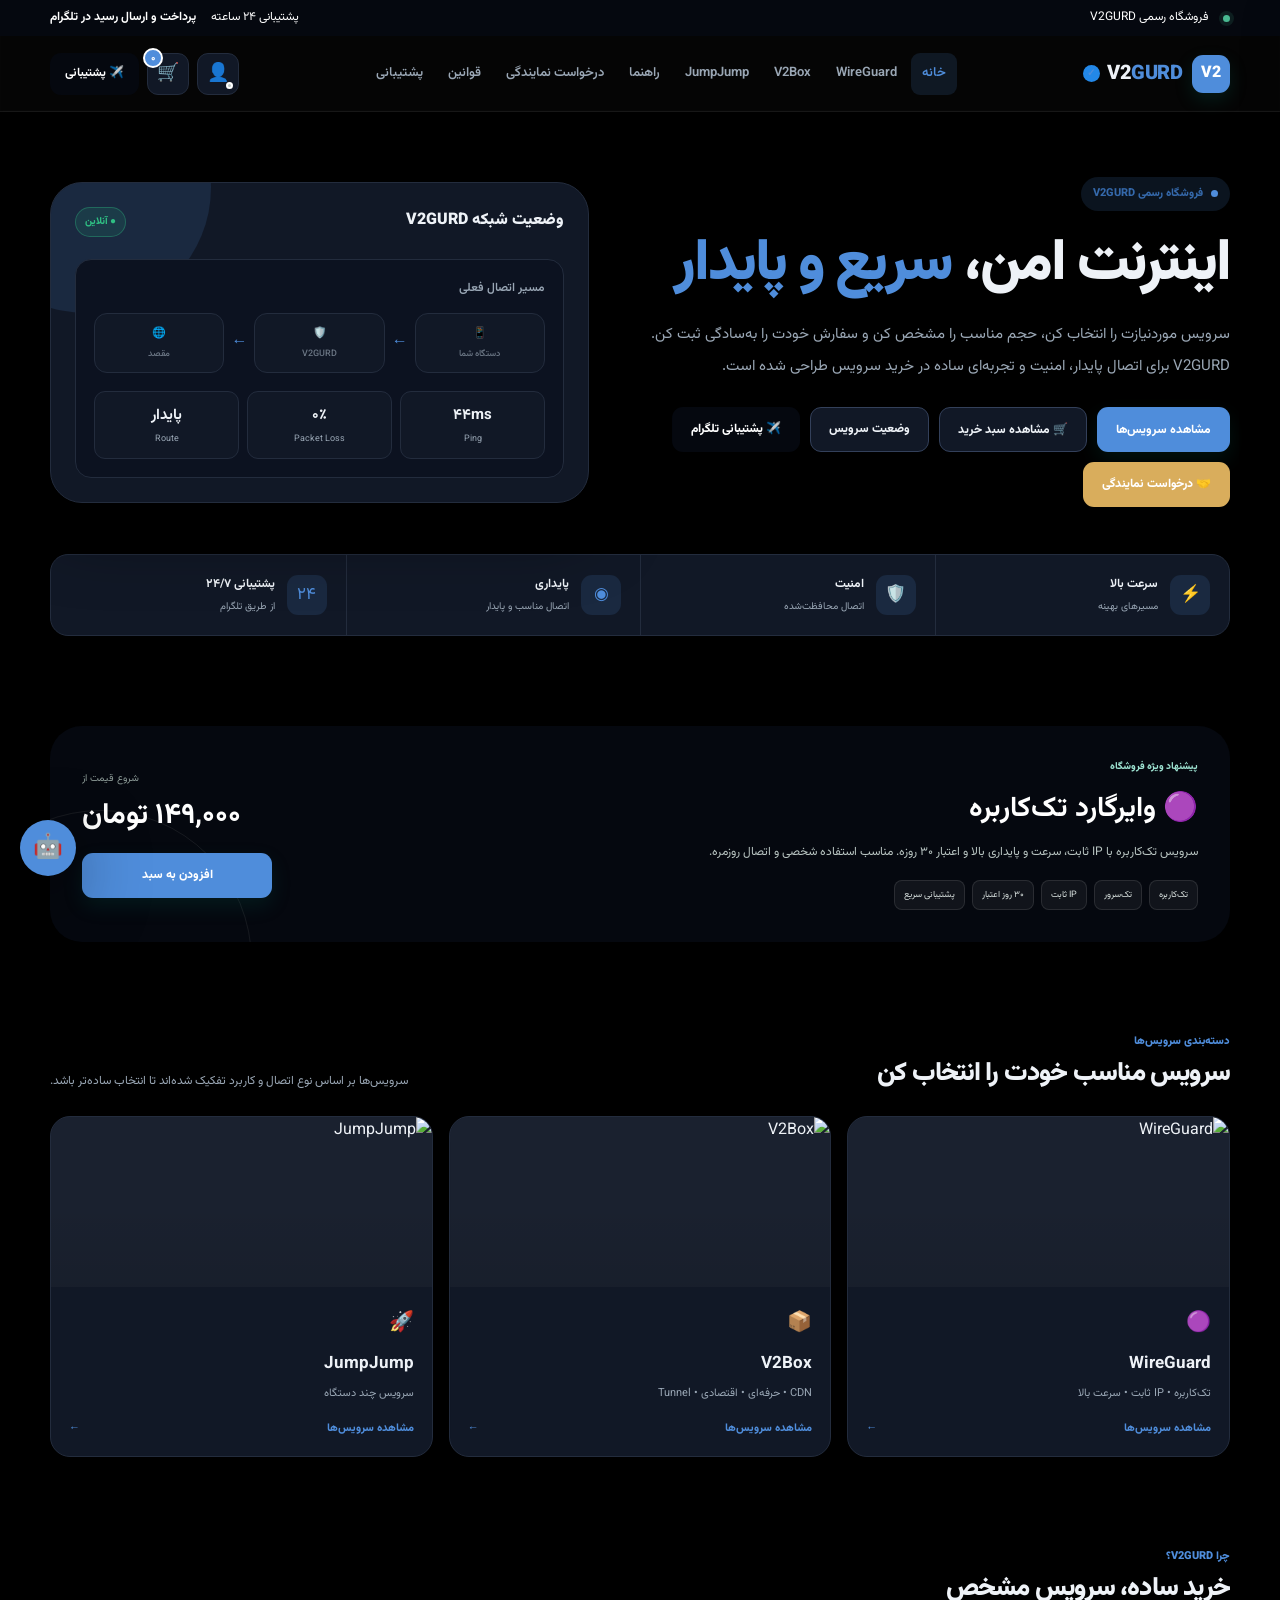
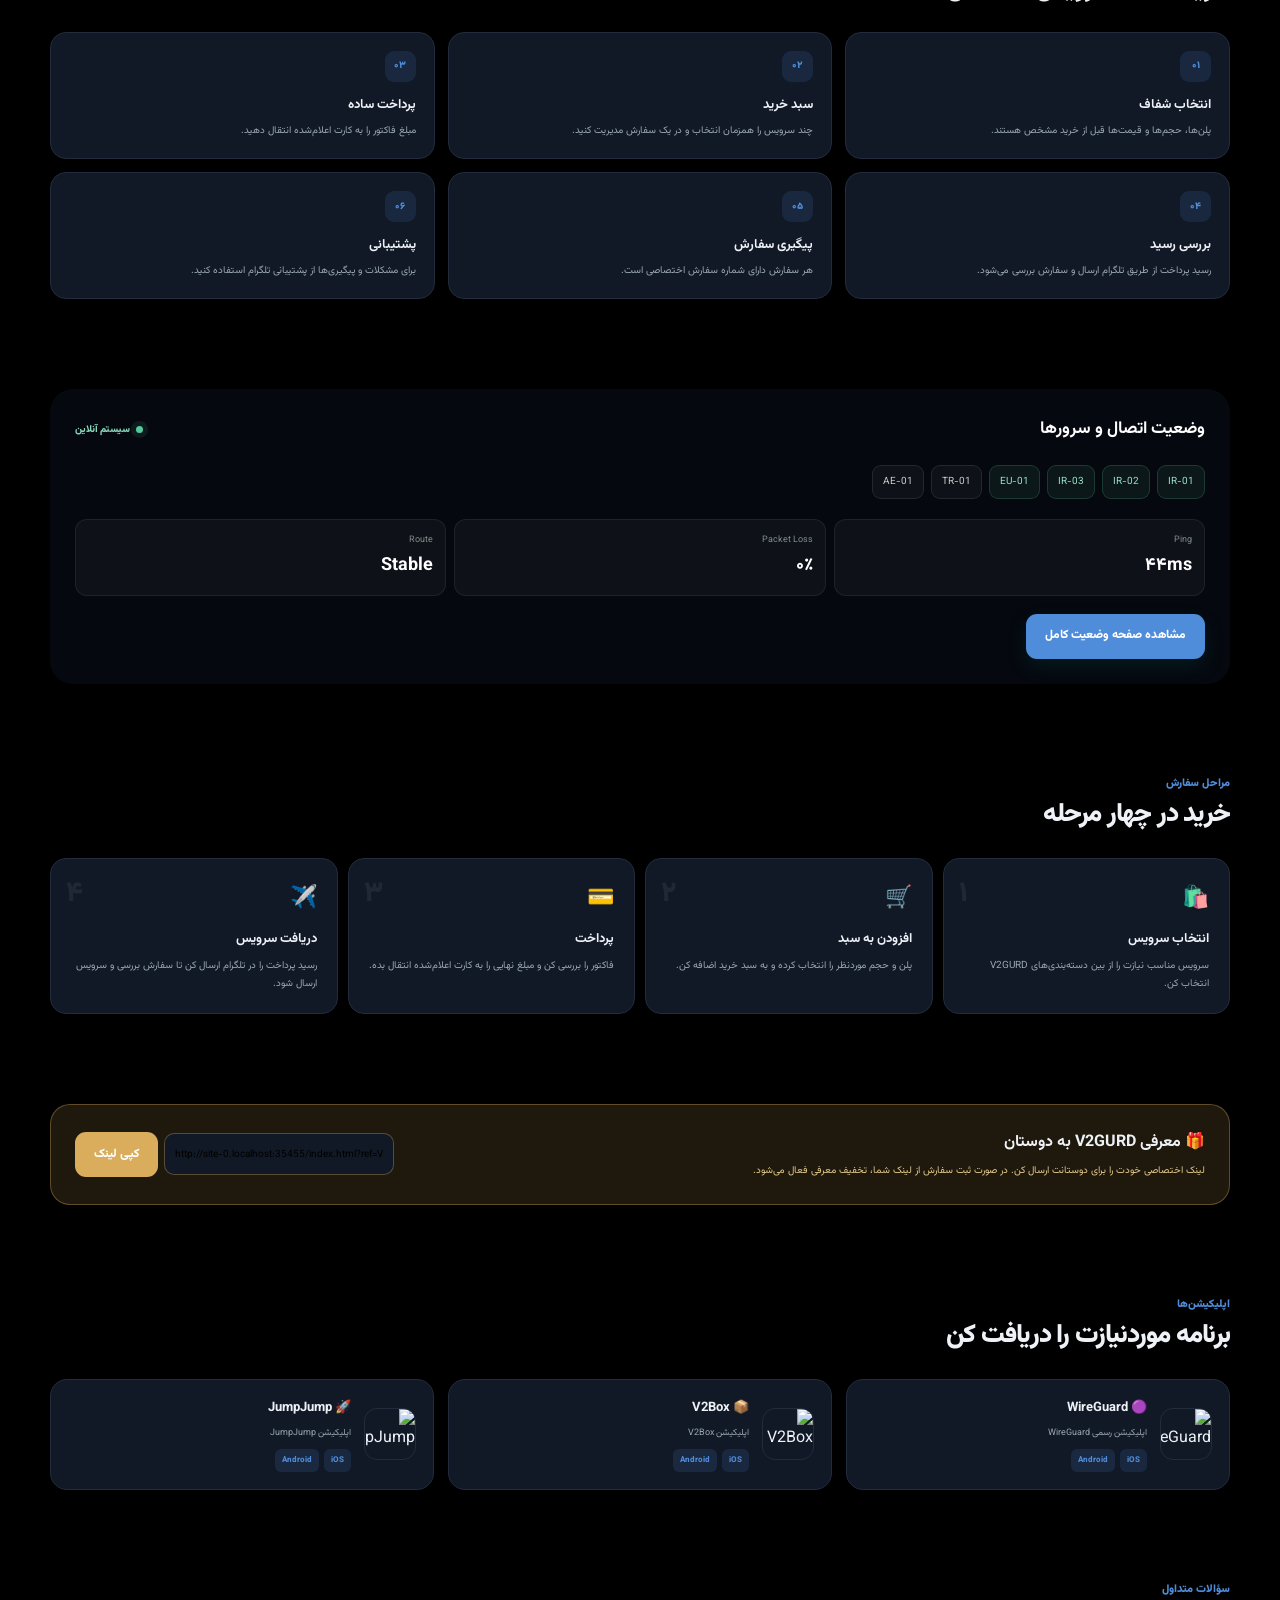
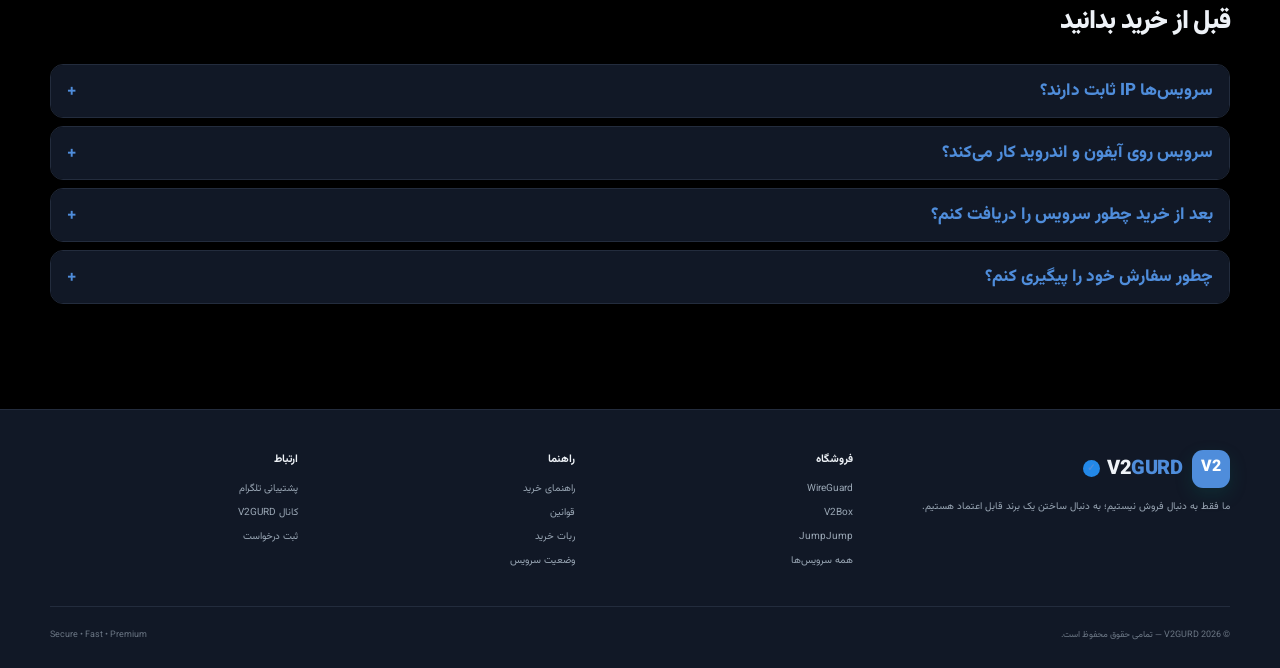
==== index.html @ 74fd47a8 "Update index.html" ====
<!DOCTYPE html>
<html lang="fa" dir="rtl">
<head>
  <meta charset="UTF-8">
  <meta name="viewport" content="width=device-width, initial-scale=1.0">

  <title>V2GURD | فروشگاه اینترنت امن و پایدار</title>
  <meta name="description" content="V2GURD ارائه‌دهنده سرویس‌های اینترنت امن، سریع و پایدار شامل WireGuard، V2Box و JumpJump با پشتیبانی ۲۴ ساعته.">
  <meta name="keywords" content="V2GURD, وایرگارد, WireGuard, V2Box, JumpJump, خرید VPN, اینترنت امن, IP ثابت">
  <meta name="robots" content="index, follow, max-image-preview:large">

  <link rel="canonical" href="https://v2gurd.github.io/-v2guard.github.io/">

  <meta property="og:title" content="V2GURD | فروشگاه اینترنت امن و پایدار">
  <meta property="og:description" content="خرید سرویس‌های امن و پایدار V2GURD">
  <meta property="og:type" content="website">
  <meta property="og:url" content="https://v2gurd.github.io/-v2guard.github.io/">

  <meta name="theme-color" content="#070b13">

  <link rel="manifest" href="manifest.json">
  <link rel="preconnect" href="https://fonts.googleapis.com">
  <link rel="preconnect" href="https://fonts.gstatic.com" crossorigin>
  <link href="https://fonts.googleapis.com/css2?family=Vazirmatn:wght@300;400;500;600;700;800;900&display=swap" rel="stylesheet">

  <link rel="icon" href="https://play-lh.googleusercontent.com/ggElzO1YS8fsVg5Y-lcsIV0slvKhKYiwHazffdKoAX-mLngJpiqoLXJ44gG2W05AypfyM6opCLcZQs4TU1Fd">

  <style>
    :root{
      --primary:#4f8ddb;
      --primary-dark:#3569ab;
      --primary-soft:rgba(79,141,219,.14);
      --gold:#d9ad5c;
      --gold-soft:rgba(217,173,92,.14);

      --ink:#eef2f7;
      --muted:#9aa7b5;
      --muted-2:#6b7684;

      --bg:#000000;
      --surface:#111826;
      --surface-2:#0c1220;
      --border:#232c3d;
      --border-strong:#33405a;

      --panel-dark:#05080f;

      --success:#2fbf83;
      --danger:#e06565;
      --warning:#d6a33d;
      --purple:#8b7ae0;

      --shadow-sm:0 4px 16px rgba(0,0,0,.35);
      --shadow:0 12px 35px rgba(0,0,0,.45);
      --shadow-lg:0 24px 70px rgba(0,0,0,.55);

      --radius-sm:10px;
      --radius:16px;
      --radius-lg:24px;
      --radius-xl:32px;

      --header-height:76px;
    }

    *{
      box-sizing:border-box;
      margin:0;
      padding:0;
    }

    html{
      scroll-behavior:smooth;
      background:var(--bg);
    }

    body{
      font-family:"Vazirmatn",Tahoma,sans-serif;
      background:transparent;
      color:var(--ink);
      line-height:1.8;
      overflow-x:hidden;
    }

    /* =========================
       ANIMATED BACKGROUND
    ========================== */

    .site-bg-video{
      position:fixed;
      inset:0;
      width:100%;
      height:100%;
      object-fit:cover;
      object-position:50% 50%;
      z-index:-2;
      pointer-events:none;
      user-select:none;
      -webkit-user-drag:none;
      background:var(--bg);
    }

    .site-bg-veil{
      position:fixed;
      inset:0;
      z-index:-1;
      pointer-events:none;
      background:
        radial-gradient(140% 60% at 50% 30%, rgba(0,0,0,.55) 0%, rgba(0,0,0,.78) 55%, rgba(0,0,0,.92) 100%),
        linear-gradient(180deg, rgba(0,0,0,.55) 0%, rgba(0,0,0,.85) 100%);
    }

    body.locked{
      overflow:hidden;
    }

    button,
    input,
    select,
    textarea{
      font-family:inherit;
    }

    button{
      cursor:pointer;
    }

    a{
      color:inherit;
      text-decoration:none;
    }

    img{
      max-width:100%;
      display:block;
    }

    .container{
      width:min(1180px,calc(100% - 32px));
      margin:auto;
    }

    /* =========================
       INTRO
    ========================== */

    #intro{
      position:fixed;
      inset:0;
      z-index:99999;
      background:var(--bg);
      display:flex;
      align-items:center;
      justify-content:center;
      transition:opacity .6s ease,visibility .6s ease;
    }

    #intro.hide{
      opacity:0;
      visibility:hidden;
      pointer-events:none;
    }

    .intro-inner{
      text-align:center;
      animation:introUp .9s ease;
    }

    .intro-logo{
      font-size:clamp(42px,8vw,78px);
      font-weight:900;
      letter-spacing:-3px;
      color:var(--ink);
    }

    .intro-logo span{
      color:var(--primary);
    }

    .intro-line{
      width:70px;
      height:3px;
      background:var(--gold);
      margin:18px auto;
      border-radius:20px;
    }

    .intro-sub{
      color:var(--muted);
      font-size:12px;
      font-weight:700;
      letter-spacing:3px;
    }

    @keyframes introUp{
      from{
        opacity:0;
        transform:translateY(20px);
      }
      to{
        opacity:1;
        transform:translateY(0);
      }
    }

    /* =========================
       TOP BAR
    ========================== */

    .topbar{
      background:var(--panel-dark);
      color:#fff;
      font-size:12px;
      min-height:36px;
      display:flex;
      align-items:center;
    }

    .topbar-inner{
      width:min(1180px,calc(100% - 32px));
      margin:auto;
      display:flex;
      justify-content:space-between;
      align-items:center;
      gap:15px;
    }

    .topbar-left,
    .topbar-right{
      display:flex;
      align-items:center;
      gap:15px;
    }

    .topbar strong{
      color:#fff;
    }

    .top-dot{
      width:7px;
      height:7px;
      border-radius:50%;
      background:#49b991;
      box-shadow:0 0 0 4px rgba(73,185,145,.12);
    }

    /* =========================
       HEADER
    ========================== */

    header{
      height:var(--header-height);
      background:rgba(255,255,255,.02);
      background-blend-mode:luminosity;
      border-bottom:none;
      position:sticky;
      top:0;
      z-index:5000;
      backdrop-filter:blur(16px) saturate(180%);
      -webkit-backdrop-filter:blur(16px) saturate(180%);
      box-shadow:inset 0 -1px 1px rgba(255,255,255,.08);
    }

    header::after{
      content:"";
      position:absolute;
      inset:0;
      pointer-events:none;
      background:linear-gradient(180deg, rgba(255,255,255,.28) 0%, rgba(255,255,255,.08) 60%, rgba(255,255,255,0) 100%);
      -webkit-mask:linear-gradient(#fff 0 0) content-box,linear-gradient(#fff 0 0);
      -webkit-mask-composite:xor;
      mask-composite:exclude;
      padding:0 0 1.4px;
    }

    .header-inner{
      height:100%;
      width:min(1180px,calc(100% - 32px));
      margin:auto;
      display:flex;
      align-items:center;
      justify-content:space-between;
      gap:20px;
    }

    .brand{
      display:flex;
      align-items:center;
      gap:10px;
      min-width:max-content;
    }

    .brand-mark{
      width:38px;
      height:38px;
      border-radius:11px;
      background:var(--primary);
      color:#fff;
      display:grid;
      place-items:center;
      font-size:16px;
      font-weight:900;
      box-shadow:0 7px 18px rgba(8,119,101,.2);
    }

    .brand-text{
      font-size:20px;
      font-weight:900;
      letter-spacing:-.5px;
    }

    .brand-text span{
      color:var(--primary);
    }

    .verified{
      display:inline-flex;
      align-items:center;
      justify-content:center;
      width:17px;
      height:17px;
      border-radius:50%;
      background:#2388e8;
      color:#fff;
      font-size:10px;
      margin-right:3px;
      vertical-align:middle;
    }

    nav{
      display:flex;
      align-items:center;
      gap:3px;
    }

    nav a{
      padding:9px 11px;
      border-radius:9px;
      color:var(--muted);
      font-size:13px;
      font-weight:600;
      transition:.2s;
    }

    nav a:hover,
    nav a.active{
      color:var(--primary);
      background:var(--primary-soft);
    }

    .header-actions{
      display:flex;
      align-items:center;
      gap:8px;
    }

    .icon-btn{
      width:42px;
      height:42px;
      border:1px solid var(--border);
      background:var(--surface);
      border-radius:11px;
      display:grid;
      place-items:center;
      color:var(--ink);
      font-size:18px;
      transition:.2s;
      position:relative;
    }

    .icon-btn:hover{
      border-color:var(--primary);
      color:var(--primary);
      transform:translateY(-1px);
    }

    .cart-count{
      position:absolute;
      top:-6px;
      left:-5px;
      min-width:20px;
      height:20px;
      padding:0 5px;
      border-radius:20px;
      background:var(--primary);
      color:#fff;
      font-size:10px;
      display:grid;
      place-items:center;
      font-weight:800;
      border:2px solid #fff;
    }

    .telegram-btn{
      height:42px;
      padding:0 15px;
      border-radius:11px;
      background:var(--panel-dark);
      color:#fff;
      display:flex;
      align-items:center;
      gap:7px;
      font-size:12px;
      font-weight:700;
      transition:.2s;
    }

    .telegram-btn:hover{
      background:var(--primary);
      transform:translateY(-1px);
    }

    .hamburger{
      display:none;
    }

    /* =========================
       PAGES
    ========================== */

    .page{
      display:none;
      animation:pageIn .35s ease;
    }

    .page.active{
      display:block;
    }

    @keyframes pageIn{
      from{
        opacity:0;
        transform:translateY(8px);
      }
      to{
        opacity:1;
        transform:translateY(0);
      }
    }

    /* =========================
       HERO
    ========================== */

    .hero{
      padding:65px 0 35px;
    }

    .hero-grid{
      display:grid;
      grid-template-columns:1.05fr .95fr;
      gap:45px;
      align-items:center;
    }

    .eyebrow{
      display:inline-flex;
      align-items:center;
      gap:8px;
      background:var(--primary-soft);
      color:var(--primary-dark);
      padding:7px 12px;
      border-radius:30px;
      font-size:11px;
      font-weight:800;
      margin-bottom:18px;
    }

    .eyebrow-dot{
      width:7px;
      height:7px;
      border-radius:50%;
      background:var(--primary);
    }

    .hero h1{
      font-size:clamp(34px,5vw,58px);
      line-height:1.25;
      letter-spacing:-2px;
      font-weight:900;
      margin-bottom:18px;
    }

    .hero h1 span{
      color:var(--primary);
    }

    .hero-description{
      max-width:650px;
      color:var(--muted);
      font-size:15px;
      line-height:2.1;
      margin-bottom:25px;
    }

    .hero-actions{
      display:flex;
      flex-wrap:wrap;
      gap:10px;
    }

    .btn{
      min-height:45px;
      border-radius:11px;
      padding:0 18px;
      border:1px solid transparent;
      display:inline-flex;
      align-items:center;
      justify-content:center;
      gap:8px;
      font-size:12px;
      font-weight:800;
      transition:.22s;
    }

    .btn:hover{
      transform:translateY(-2px);
    }

    .btn-primary{
      background:var(--primary);
      color:#fff;
      box-shadow:0 8px 20px rgba(8,119,101,.16);
    }

    .btn-primary:hover{
      background:var(--primary-dark);
    }

    .btn-outline{
      border-color:var(--border-strong);
      background:var(--surface);
      color:var(--ink);
    }

    .btn-outline:hover{
      border-color:var(--primary);
      color:var(--primary);
    }

    .btn-dark{
      background:var(--panel-dark);
      color:#fff;
    }

    .btn-gold{
      background:var(--gold);
      color:#fff;
    }

    .btn-purple{
      background:var(--purple);
      color:#fff;
    }

    .btn-danger{
      background:rgba(224,101,101,.12);
      color:var(--danger);
      border:1px solid rgba(224,101,101,.35);
    }

    .hero-visual{
      position:relative;
    }

    .hero-card{
      background:var(--surface);
      border:1px solid var(--border);
      border-radius:var(--radius-xl);
      padding:24px;
      box-shadow:var(--shadow-lg);
      position:relative;
      overflow:hidden;
    }

    .hero-card::before{
      content:"";
      position:absolute;
      width:250px;
      height:250px;
      border-radius:50%;
      background:var(--primary-soft);
      top:-120px;
      left:-90px;
    }

    .hero-card-header{
      display:flex;
      align-items:center;
      justify-content:space-between;
      position:relative;
      z-index:1;
      margin-bottom:22px;
    }

    .hero-card-title{
      font-weight:900;
      font-size:16px;
    }

    .live-badge{
      color:var(--success);
      background:rgba(47,191,131,.12);
      border:1px solid rgba(47,191,131,.35);
      border-radius:30px;
      padding:5px 9px;
      font-size:10px;
      font-weight:800;
    }

    .network-card{
      border:1px solid var(--border);
      border-radius:16px;
      padding:18px;
      position:relative;
      background:var(--surface-2);
    }

    .network-title{
      font-size:12px;
      color:var(--muted);
      margin-bottom:14px;
      font-weight:600;
    }

    .network-route{
      display:flex;
      align-items:center;
      gap:7px;
      margin-bottom:18px;
    }

    .route-node{
      flex:1;
      min-height:60px;
      background:var(--surface);
      border:1px solid var(--border);
      border-radius:13px;
      display:flex;
      flex-direction:column;
      align-items:center;
      justify-content:center;
      gap:2px;
      font-size:11px;
      font-weight:800;
    }

    .route-node small{
      font-size:9px;
      color:var(--muted-2);
      font-weight:500;
    }

    .route-arrow{
      color:var(--primary);
      font-weight:900;
    }

    .network-stats{
      display:grid;
      grid-template-columns:repeat(3,1fr);
      gap:8px;
    }

    .stat{
      padding:10px;
      background:var(--surface);
      border:1px solid var(--border);
      border-radius:11px;
      text-align:center;
    }

    .stat strong{
      display:block;
      font-size:15px;
    }

    .stat span{
      display:block;
      font-size:9px;
      color:var(--muted);
      margin-top:2px;
    }

    /* =========================
       TRUST STRIP
    ========================== */

    .trust-strip{
      padding:12px 0 45px;
    }

    .trust-grid{
      display:grid;
      grid-template-columns:repeat(4,1fr);
      background:var(--surface);
      border:1px solid var(--border);
      border-radius:18px;
      overflow:hidden;
      box-shadow:var(--shadow-sm);
    }

    .trust-item{
      padding:19px;
      display:flex;
      align-items:center;
      gap:12px;
      border-left:1px solid var(--border);
    }

    .trust-item:last-child{
      border-left:0;
    }

    .trust-icon{
      width:40px;
      height:40px;
      border-radius:11px;
      background:var(--primary-soft);
      color:var(--primary);
      display:grid;
      place-items:center;
      font-size:17px;
      flex-shrink:0;
    }

    .trust-item strong{
      display:block;
      font-size:12px;
    }

    .trust-item span{
      display:block;
      color:var(--muted);
      font-size:10px;
      margin-top:2px;
    }

    /* =========================
       SECTION
    ========================== */

    .section{
      padding:45px 0;
    }

    .section-head{
      display:flex;
      justify-content:space-between;
      align-items:flex-end;
      gap:20px;
      margin-bottom:24px;
    }

    .section-kicker{
      color:var(--primary);
      font-size:11px;
      font-weight:900;
      margin-bottom:4px;
    }

    .section-title{
      font-size:26px;
      line-height:1.4;
      font-weight:900;
      letter-spacing:-.8px;
    }

    .section-description{
      color:var(--muted);
      font-size:12px;
      max-width:550px;
    }

    /* =========================
       FEATURED
    ========================== */

    .featured{
      background:var(--panel-dark);
      color:#fff;
      border-radius:var(--radius-xl);
      padding:32px;
      display:grid;
      grid-template-columns:1fr auto;
      gap:25px;
      align-items:center;
      overflow:hidden;
      position:relative;
    }

    .featured::after{
      content:"";
      position:absolute;
      width:300px;
      height:300px;
      border-radius:50%;
      border:1px solid rgba(255,255,255,.07);
      left:-100px;
      bottom:-170px;
    }

    .featured-label{
      color:#9de2d1;
      font-size:10px;
      font-weight:800;
      margin-bottom:8px;
    }

    .featured h2{
      font-size:28px;
      margin-bottom:8px;
    }

    .featured p{
      color:#b9c5c2;
      font-size:12px;
      max-width:650px;
      margin-bottom:16px;
    }

    .featured-list{
      display:flex;
      flex-wrap:wrap;
      gap:7px;
    }

    .featured-list span{
      border:1px solid rgba(255,255,255,.1);
      background:rgba(255,255,255,.05);
      padding:6px 9px;
      border-radius:8px;
      font-size:9px;
      color:#d8e0de;
    }

    .featured-price{
      text-align:left;
      position:relative;
      z-index:2;
      min-width:190px;
    }

    .featured-price small{
      display:block;
      color:#8e9c98;
      font-size:10px;
    }

    .featured-price strong{
      display:block;
      font-size:29px;
      margin:2px 0 10px;
    }

    .featured-price .btn{
      width:100%;
    }

    /* =========================
       CATEGORY CARDS
    ========================== */

    .category-grid{
      display:grid;
      grid-template-columns:repeat(3,1fr);
      gap:16px;
    }

    .category-card{
      background:var(--surface);
      border:1px solid var(--border);
      border-radius:20px;
      overflow:hidden;
      box-shadow:var(--shadow-sm);
      transition:.25s;
      cursor:pointer;
    }

    .category-card:hover{
      transform:translateY(-5px);
      box-shadow:var(--shadow);
      border-color:rgba(255,255,255,.16);
    }

    .category-image{
      height:170px;
      background:rgba(255,255,255,.04);
      display:flex;
      align-items:center;
      justify-content:center;
      overflow:hidden;
      position:relative;
    }

    .category-image::after{
      content:"";
      position:absolute;
      inset:0;
      background:linear-gradient(to top,rgba(0,0,0,.08),transparent 50%);
      pointer-events:none;
    }

    .category-image img{
      width:100%;
      height:100%;
      object-fit:cover;
      transition:.3s;
    }

    .category-card:hover .category-image img{
      transform:scale(1.04);
    }

    .category-content{
      padding:18px;
    }

    .category-icon{
      font-size:20px;
      margin-bottom:8px;
    }

    .category-content h3{
      font-size:17px;
      margin-bottom:4px;
    }

    .category-content p{
      color:var(--muted);
      font-size:11px;
      margin-bottom:15px;
    }

    .category-footer{
      display:flex;
      align-items:center;
      justify-content:space-between;
      color:var(--primary);
      font-size:11px;
      font-weight:800;
    }

    /* =========================
       PRODUCT CARDS
    ========================== */

    .product-grid{
      display:grid;
      grid-template-columns:repeat(3,1fr);
      gap:16px;
    }

    .product-card{
      background:var(--surface);
      border:1px solid var(--border);
      border-radius:20px;
      padding:19px;
      box-shadow:var(--shadow-sm);
      position:relative;
      transition:.25s;
      display:flex;
      flex-direction:column;
    }

    .product-card:hover{
      transform:translateY(-4px);
      box-shadow:var(--shadow);
      border-color:rgba(255,255,255,.16);
    }

    .product-card.special{
      border-color:rgba(217,173,92,.35);
    }

    .product-badge{
      position:absolute;
      top:15px;
      left:15px;
      background:var(--gold-soft);
      color:var(--gold);
      border:1px solid rgba(217,173,92,.35);
      border-radius:20px;
      padding:4px 8px;
      font-size:9px;
      font-weight:900;
    }

    .product-top{
      display:flex;
      align-items:center;
      gap:12px;
      margin-bottom:15px;
      padding-left:70px;
    }

    .product-icon{
      width:46px;
      height:46px;
      background:var(--primary-soft);
      color:var(--primary);
      border-radius:13px;
      display:grid;
      place-items:center;
      font-size:21px;
      flex-shrink:0;
    }

    .product-top h3{
      font-size:15px;
      line-height:1.5;
    }

    .product-type{
      font-size:9px;
      color:var(--muted);
      margin-top:2px;
    }

    .product-features{
      list-style:none;
      display:grid;
      gap:7px;
      padding:14px 0;
      border-top:1px solid var(--border);
      border-bottom:1px solid var(--border);
      margin-bottom:16px;
      flex:1;
    }

    .product-features li{
      color:var(--muted);
      font-size:10px;
      display:flex;
      gap:7px;
      align-items:flex-start;
    }

    .product-features li::before{
      content:"✓";
      color:var(--success);
      font-weight:900;
    }

    .product-price-row{
      display:flex;
      align-items:flex-end;
      justify-content:space-between;
      gap:10px;
      margin-bottom:12px;
    }

    .price-label{
      color:var(--muted);
      font-size:9px;
    }

    .price{
      font-size:21px;
      font-weight:900;
      direction:rtl;
    }

    .price-unit{
      font-size:9px;
      color:var(--muted);
      margin-right:3px;
    }

    .product-actions{
      display:grid;
      grid-template-columns:1fr auto;
      gap:7px;
    }

    .product-actions .btn{
      min-height:40px;
      padding:0 10px;
      font-size:10px;
    }

    /* =========================
       V2BOX SELECT
    ========================== */

    .volume-box{
      background:var(--surface-2);
      border:1px solid var(--border);
      padding:10px;
      border-radius:11px;
      margin-bottom:12px;
    }

    .volume-box label{
      font-size:9px;
      color:var(--muted);
      display:block;
      margin-bottom:5px;
    }

    .volume-box select{
      width:100%;
      height:36px;
      border:1px solid var(--border-strong);
      background:var(--surface);
      border-radius:8px;
      padding:0 9px;
      color:var(--ink);
      outline:none;
      font-size:11px;
    }

    .volume-total{
      display:flex;
      align-items:center;
      justify-content:space-between;
      margin-top:8px;
      font-size:10px;
    }

    .volume-total strong{
      font-size:14px;
      color:var(--primary);
    }

    /* =========================
       PAGE HERO
    ========================== */

    .inner-hero{
      padding:45px 0 30px;
    }

    .inner-hero-box{
      min-height:230px;
      border-radius:26px;
      background:var(--surface);
      border:1px solid var(--border);
      box-shadow:var(--shadow-sm);
      display:grid;
      grid-template-columns:1fr 300px;
      gap:30px;
      align-items:center;
      padding:28px;
      overflow:hidden;
      position:relative;
    }

    .inner-hero-box::before{
      content:"";
      position:absolute;
      width:330px;
      height:330px;
      border-radius:50%;
      background:var(--primary-soft);
      left:-160px;
      bottom:-190px;
    }

    .inner-hero-content{
      position:relative;
      z-index:1;
    }

    .inner-hero h1{
      font-size:32px;
      font-weight:900;
      margin-bottom:8px;
    }

    .inner-hero p{
      color:var(--muted);
      font-size:12px;
      max-width:650px;
    }

    .inner-hero-image{
      height:175px;
      border-radius:17px;
      overflow:hidden;
      background:rgba(255,255,255,.04);
      position:relative;
      z-index:1;
    }

    .inner-hero-image img{
      width:100%;
      height:100%;
      object-fit:cover;
    }

    /* =========================
       TOOLBAR
    ========================== */

    .store-toolbar{
      background:var(--surface);
      border:1px solid var(--border);
      border-radius:15px;
      padding:12px;
      display:flex;
      align-items:center;
      justify-content:space-between;
      gap:12px;
      margin-bottom:18px;
    }

    .toolbar-note{
      color:var(--muted);
      font-size:10px;
    }

    .toolbar-actions{
      display:flex;
      gap:7px;
    }

    .toolbar-actions select,
    .toolbar-actions input{
      height:38px;
      border:1px solid var(--border);
      background:var(--surface);
      border-radius:9px;
      padding:0 10px;
      outline:none;
      font-size:10px;
      color:var(--ink);
    }

    /* =========================
       COMPARISON
    ========================== */

    .comparison{
      overflow:auto;
      border:1px solid var(--border);
      border-radius:18px;
      background:var(--surface);
      box-shadow:var(--shadow-sm);
    }

    table{
      width:100%;
      border-collapse:collapse;
      min-width:700px;
    }

    th,
    td{
      padding:15px;
      border-bottom:1px solid var(--border);
      text-align:right;
      font-size:11px;
    }

    th{
      background:var(--surface-2);
      font-weight:900;
      color:var(--ink);
    }

    td{
      color:var(--muted);
    }

    tr:last-child td{
      border-bottom:0;
    }

    /* =========================
       WHY
    ========================== */

    .why-grid{
      display:grid;
      grid-template-columns:repeat(3,1fr);
      gap:13px;
    }

    .why-card{
      background:var(--surface);
      border:1px solid var(--border);
      border-radius:16px;
      padding:18px;
    }

    .why-number{
      width:31px;
      height:31px;
      border-radius:9px;
      background:var(--primary-soft);
      color:var(--primary);
      display:grid;
      place-items:center;
      font-size:10px;
      font-weight:900;
      margin-bottom:12px;
    }

    .why-card h3{
      font-size:13px;
      margin-bottom:4px;
    }

    .why-card p{
      color:var(--muted);
      font-size:10px;
      line-height:1.9;
    }

    /* =========================
       PROCESS
    ========================== */

    .process-grid{
      display:grid;
      grid-template-columns:repeat(4,1fr);
      gap:10px;
    }

    .process-card{
      background:var(--surface);
      border:1px solid var(--border);
      border-radius:16px;
      padding:20px;
      position:relative;
    }

    .process-num{
      font-size:28px;
      color:rgba(255,255,255,.07);
      font-weight:900;
      position:absolute;
      left:15px;
      top:10px;
    }

    .process-icon{
      font-size:22px;
      margin-bottom:10px;
    }

    .process-card h3{
      font-size:13px;
      margin-bottom:5px;
    }

    .process-card p{
      color:var(--muted);
      font-size:10px;
    }

    /* =========================
       STATUS
    ========================== */

    .status-box{
      background:var(--panel-dark);
      border-radius:23px;
      padding:25px;
      color:#fff;
    }

    .status-header{
      display:flex;
      align-items:center;
      justify-content:space-between;
      margin-bottom:20px;
    }

    .status-header h3{
      font-size:17px;
    }

    .status-online{
      display:flex;
      align-items:center;
      gap:6px;
      color:#8bd9bd;
      font-size:10px;
      font-weight:800;
    }

    .status-online i{
      width:7px;
      height:7px;
      background:#55c89d;
      border-radius:50%;
      box-shadow:0 0 0 5px rgba(85,200,157,.1);
    }

    .server-chips{
      display:flex;
      flex-wrap:wrap;
      gap:7px;
      margin-bottom:20px;
    }

    .server-chip{
      padding:7px 10px;
      border:1px solid rgba(255,255,255,.09);
      background:rgba(255,255,255,.04);
      border-radius:9px;
      color:#c4d0cc;
      font-size:10px;
    }

    .server-chip.active{
      color:#9ce0c7;
      border-color:rgba(96,201,157,.2);
      background:rgba(96,201,157,.08);
    }

    .live-stats{
      display:grid;
      grid-template-columns:repeat(3,1fr);
      gap:8px;
    }

    .live-stat{
      background:rgba(255,255,255,.04);
      border:1px solid rgba(255,255,255,.07);
      border-radius:12px;
      padding:12px;
    }

    .live-stat span{
      display:block;
      color:#7e8e89;
      font-size:9px;
    }

    .live-stat strong{
      font-size:18px;
      display:block;
      margin-top:2px;
    }

    /* =========================
       REFERRAL
    ========================== */

    .referral-box{
      background:var(--gold-soft);
      border:1px solid rgba(217,173,92,.35);
      border-radius:20px;
      padding:24px;
      display:flex;
      align-items:center;
      justify-content:space-between;
      gap:20px;
    }

    .referral-box h3{
      font-size:16px;
      margin-bottom:4px;
    }

    .referral-box p{
      color:#e3c98a;
      font-size:10px;
    }

    .referral-code{
      display:flex;
      gap:6px;
      align-items:center;
    }

    .referral-code input{
      width:230px;
      height:42px;
      border:1px solid rgba(217,173,92,.35);
      background:var(--surface);
      border-radius:10px;
      padding:0 10px;
      font-size:10px;
      direction:ltr;
      text-align:left;
      outline:none;
    }

    /* =========================
       FAQ
    ========================== */

    .faq-list{
      display:grid;
      gap:8px;
    }

    .faq{
      background:var(--surface);
      border:1px solid var(--border);
      border-radius:13px;
      overflow:hidden;
    }

    .faq-question{
      width:100%;
      min-height:52px;
      border:0;
      background:var(--surface);
      display:flex;
      align-items:center;
      justify-content:space-between;
      padding:0 16px;
      text-align:right;
      color:var(--ink);
      font-size:11px;
      font-weight:800;
    }

    .faq-question span{
      color:var(--primary);
      font-size:17px;
      transition:.2s;
    }

    .faq.open .faq-question span{
      transform:rotate(45deg);
    }

    .faq-answer{
      max-height:0;
      overflow:hidden;
      transition:max-height .3s ease;
      padding:0 16px;
      color:var(--muted);
      font-size:10px;
    }

    .faq.open .faq-answer{
      max-height:120px;
      padding-bottom:15px;
    }

    /* =========================
       DOWNLOADS
    ========================== */

    .download-grid{
      display:grid;
      grid-template-columns:repeat(3,1fr);
      gap:14px;
    }

    .download-card{
      background:var(--surface);
      border:1px solid var(--border);
      border-radius:17px;
      padding:17px;
      display:flex;
      gap:13px;
      align-items:center;
    }

    .download-card img{
      width:52px;
      height:52px;
      object-fit:cover;
      border-radius:13px;
      border:1px solid var(--border);
    }

    .download-card h3{
      font-size:13px;
      margin-bottom:5px;
    }

    .download-card p{
      font-size:9px;
      color:var(--muted);
      margin-bottom:8px;
    }

    .download-links{
      display:flex;
      gap:5px;
    }

    .download-links a{
      padding:4px 7px;
      border-radius:6px;
      background:var(--primary-soft);
      color:var(--primary);
      font-size:8px;
      font-weight:800;
    }

    /* =========================
       GUIDE / RULES / BOT / SUPPORT
    ========================== */

    .content-box{
      background:var(--surface);
      border:1px solid var(--border);
      border-radius:20px;
      padding:25px;
      box-shadow:var(--shadow-sm);
    }

    .number-list{
      display:grid;
      gap:12px;
    }

    .number-item{
      display:flex;
      gap:13px;
      align-items:flex-start;
      padding:13px;
      border:1px solid var(--border);
      border-radius:13px;
    }

    .number-circle{
      width:31px;
      height:31px;
      flex-shrink:0;
      border-radius:50%;
      background:var(--primary-soft);
      color:var(--primary);
      display:grid;
      place-items:center;
      font-size:10px;
      font-weight:900;
    }

    .number-item h3{
      font-size:12px;
      margin-bottom:3px;
    }

    .number-item p{
      color:var(--muted);
      font-size:10px;
    }

    .rules-list{
      list-style:none;
      display:grid;
      gap:10px;
    }

    .rules-list li{
      padding:13px 15px;
      background:var(--surface-2);
      border:1px solid var(--border);
      border-radius:11px;
      color:var(--muted);
      font-size:10px;
    }

    .rules-list li::before{
      content:"✓";
      color:var(--primary);
      font-weight:900;
      margin-left:7px;
    }

    .bot-card{
      text-align:center;
      padding:45px 20px;
    }

    .bot-icon{
      width:76px;
      height:76px;
      background:var(--primary-soft);
      color:var(--primary);
      border-radius:22px;
      display:grid;
      place-items:center;
      font-size:32px;
      margin:0 auto 18px;
    }

    .bot-card h2{
      font-size:24px;
      margin-bottom:7px;
    }

    .bot-card p{
      color:var(--muted);
      font-size:11px;
      margin-bottom:18px;
    }

    .form-grid{
      display:grid;
      gap:13px;
    }

    .field label{
      display:block;
      font-size:10px;
      font-weight:800;
      margin-bottom:5px;
    }

    .field input,
    .field textarea{
      width:100%;
      border:1px solid var(--border);
      border-radius:11px;
      background:var(--surface);
      min-height:43px;
      padding:10px;
      outline:none;
      color:var(--ink);
      font-size:11px;
      resize:vertical;
      transition:.2s;
    }

    .field textarea{
      min-height:130px;
    }

    .field input:focus,
    .field textarea:focus{
      border-color:var(--primary);
      box-shadow:0 0 0 3px var(--primary-soft);
    }

    /* =========================
       FOOTER
    ========================== */

    footer{
      background:var(--surface);
      border-top:1px solid var(--border);
      margin-top:60px;
      padding:40px 0 25px;
    }

    .footer-grid{
      display:grid;
      grid-template-columns:1.4fr repeat(3,1fr);
      gap:30px;
      padding-bottom:30px;
      border-bottom:1px solid var(--border);
    }

    .footer-brand p{
      color:var(--muted);
      font-size:10px;
      max-width:350px;
      margin-top:10px;
    }

    .footer-col h4{
      font-size:11px;
      margin-bottom:10px;
    }

    .footer-col a{
      display:block;
      color:var(--muted);
      font-size:10px;
      margin:6px 0;
    }

    .footer-col a:hover{
      color:var(--primary);
    }

    .footer-bottom{
      display:flex;
      justify-content:space-between;
      gap:15px;
      padding-top:20px;
      color:var(--muted-2);
      font-size:9px;
    }

    /* =========================
       CART DRAWER
    ========================== */

    .overlay{
      position:fixed;
      inset:0;
      background:rgba(10,21,19,.45);
      backdrop-filter:blur(4px);
      z-index:9000;
      opacity:0;
      visibility:hidden;
      transition:.25s;
    }

    .overlay.show{
      opacity:1;
      visibility:visible;
    }

    .cart-drawer{
      position:fixed;
      top:0;
      right:0;
      bottom:0;
      width:min(440px,100%);
      background:var(--surface);
      z-index:9500;
      transform:translateX(105%);
      transition:.3s cubic-bezier(.22,.8,.25,1);
      display:flex;
      flex-direction:column;
      box-shadow:-15px 0 50px rgba(0,0,0,.12);
    }

    .cart-drawer.open{
      transform:translateX(0);
    }

    .cart-header{
      min-height:74px;
      padding:0 20px;
      border-bottom:1px solid var(--border);
      display:flex;
      align-items:center;
      justify-content:space-between;
    }

    .cart-header h2{
      font-size:16px;
    }

    .cart-close{
      width:36px;
      height:36px;
      border:1px solid var(--border);
      border-radius:9px;
      background:var(--surface);
      font-size:17px;
    }

    .cart-items{
      flex:1;
      overflow:auto;
      padding:15px;
    }

    .empty-cart{
      min-height:300px;
      display:grid;
      place-items:center;
      text-align:center;
      color:var(--muted);
      font-size:11px;
    }

    .empty-cart-icon{
      font-size:40px;
      margin-bottom:10px;
    }

    .cart-item{
      border:1px solid var(--border);
      border-radius:13px;
      padding:12px;
      margin-bottom:8px;
    }

    .cart-item-top{
      display:flex;
      justify-content:space-between;
      gap:10px;
    }

    .cart-item-name{
      font-size:11px;
      font-weight:800;
    }

    .cart-item-price{
      color:var(--primary);
      font-size:11px;
      font-weight:900;
      white-space:nowrap;
    }

    .cart-item-meta{
      color:var(--muted);
      font-size:9px;
      margin-top:2px;
    }

    .cart-controls{
      display:flex;
      align-items:center;
      justify-content:space-between;
      margin-top:9px;
    }

    .qty-controls{
      display:flex;
      align-items:center;
      gap:5px;
    }

    .qty-btn{
      width:27px;
      height:27px;
      border:1px solid var(--border);
      background:var(--surface);
      border-radius:7px;
      font-weight:900;
    }

    .qty{
      min-width:23px;
      text-align:center;
      font-size:10px;
      font-weight:800;
    }

    .remove-btn{
      border:0;
      background:none;
      color:var(--danger);
      font-size:9px;
    }

    .cart-footer{
      border-top:1px solid var(--border);
      padding:15px 18px;
      background:var(--surface);
    }

    .discount-row,
    .subtotal-row,
    .total-row{
      display:flex;
      justify-content:space-between;
      align-items:center;
      margin-bottom:7px;
      font-size:10px;
    }

    .total-row{
      border-top:1px solid var(--border);
      padding-top:12px;
      margin-top:8px;
      font-size:12px;
      font-weight:900;
    }

    .total-price{
      font-size:20px;
      color:var(--primary);
    }

    .coupon{
      display:flex;
      gap:6px;
      margin:10px 0;
    }

    .coupon input{
      flex:1;
      min-width:0;
      height:38px;
      border:1px solid var(--border);
      border-radius:9px;
      padding:0 9px;
      font-size:10px;
      outline:none;
      direction:ltr;
      text-align:left;
    }

    .coupon button{
      border:1px solid var(--border);
      background:var(--surface-2);
      border-radius:9px;
      padding:0 12px;
      font-size:9px;
      font-weight:800;
    }

    /* =========================
       MODAL
    ========================== */

    .modal-wrap{
      position:fixed;
      inset:0;
      z-index:9800;
      display:flex;
      align-items:center;
      justify-content:center;
      padding:15px;
      opacity:0;
      visibility:hidden;
      transition:.25s;
    }

    .modal-wrap.show{
      opacity:1;
      visibility:visible;
    }

    .modal{
      width:min(560px,100%);
      max-height:90vh;
      overflow:auto;
      background:var(--surface);
      border-radius:22px;
      box-shadow:var(--shadow-lg);
      transform:translateY(15px) scale(.98);
      transition:.25s;
    }

    .modal-wrap.show .modal{
      transform:translateY(0) scale(1);
    }

    .modal-header{
      padding:18px 20px;
      border-bottom:1px solid var(--border);
      display:flex;
      align-items:center;
      justify-content:space-between;
    }

    .modal-header h2{
      font-size:16px;
    }

    .modal-close{
      width:35px;
      height:35px;
      background:var(--surface);
      border:1px solid var(--border);
      border-radius:9px;
      font-size:16px;
    }

    .modal-body{
      padding:20px;
    }

    .modal-actions{
      display:flex;
      gap:8px;
      margin-top:18px;
    }

    .modal-actions .btn{
      flex:1;
    }

    .invoice{
      background:var(--surface-2);
      border:1px solid var(--border);
      border-radius:13px;
      padding:14px;
    }

    .invoice-head{
      display:flex;
      justify-content:space-between;
      gap:15px;
      padding-bottom:12px;
      margin-bottom:12px;
      border-bottom:1px dashed var(--border-strong);
    }

    .invoice-head strong{
      font-size:14px;
    }

    .invoice-head span{
      color:var(--muted);
      font-size:9px;
    }

    .invoice-item{
      display:flex;
      justify-content:space-between;
      gap:10px;
      font-size:10px;
      margin-bottom:7px;
    }

    .invoice-item span:last-child{
      font-weight:800;
      white-space:nowrap;
    }

    .invoice-total{
      border-top:1px dashed var(--border-strong);
      margin-top:10px;
      padding-top:10px;
      display:flex;
      justify-content:space-between;
      font-weight:900;
    }

    .payment-card{
      background:var(--panel-dark);
      color:#fff;
      border-radius:17px;
      padding:20px;
      text-align:center;
      margin-bottom:13px;
    }

    .payment-card small{
      color:#8f9c98;
      font-size:9px;
    }

    .card-number{
      direction:ltr;
      letter-spacing:2px;
      font-size:19px;
      margin:7px 0;
      font-weight:800;
    }

    .payment-card strong{
      font-size:11px;
    }

    .copy-card{
      margin-top:10px;
      height:35px;
      padding:0 12px;
      border-radius:8px;
      border:1px solid rgba(255,255,255,.15);
      background:rgba(255,255,255,.06);
      color:#fff;
      font-size:9px;
    }

    /* =========================
       PRODUCT DETAIL MODAL
    ========================== */

    .detail-icon{
      width:65px;
      height:65px;
      border-radius:18px;
      background:var(--primary-soft);
      display:grid;
      place-items:center;
      font-size:28px;
      margin-bottom:14px;
    }

    .detail-title{
      font-size:21px;
      font-weight:900;
      margin-bottom:4px;
    }

    .detail-description{
      color:var(--muted);
      font-size:11px;
      margin-bottom:18px;
    }

    .detail-list{
      list-style:none;
      display:grid;
      gap:8px;
    }

    .detail-list li{
      background:var(--surface-2);
      border:1px solid var(--border);
      border-radius:10px;
      padding:9px 11px;
      font-size:10px;
    }

    /* =========================
       TOAST
    ========================== */

    .toast{
      position:fixed;
      right:50%;
      bottom:25px;
      transform:translate(50%,20px);
      background:var(--panel-dark);
      color:#fff;
      border-radius:11px;
      padding:10px 15px;
      font-size:10px;
      z-index:99999;
      opacity:0;
      visibility:hidden;
      transition:.25s;
      box-shadow:var(--shadow);
    }

    .toast.show{
      opacity:1;
      visibility:visible;
      transform:translate(50%,0);
    }

    /* =========================
       QUICK BAR
    ========================== */

    .quickbar{
      position:fixed;
      left:50%;
      bottom:17px;
      transform:translateX(-50%) translateY(100px);
      z-index:7000;
      background:var(--surface);
      border:1px solid var(--border);
      box-shadow:var(--shadow-lg);
      border-radius:15px;
      padding:6px;
      display:flex;
      gap:5px;
      transition:.3s;
      opacity:0;
      pointer-events:none;
    }

    .quickbar.show{
      transform:translateX(-50%) translateY(0);
      opacity:1;
      pointer-events:auto;
    }

    .quickbar button{
      min-width:90px;
      height:36px;
      border:0;
      background:var(--surface);
      border-radius:9px;
      font-size:9px;
      font-weight:800;
      color:var(--ink);
    }

    .quickbar button.primary{
      background:var(--primary);
      color:#fff;
    }

    /* =========================
       AI ASSISTANT FAB + MODAL
    ========================== */

    .ai-fab{
      position:fixed;
      left:20px;
      bottom:24px;
      z-index:6500;
      width:56px;
      height:56px;
      border-radius:50%;
      border:0;
      background:var(--primary);
      color:#fff;
      box-shadow:var(--shadow-lg);
      display:flex;
      align-items:center;
      justify-content:center;
      font-size:24px;
      transition:.2s;
    }

    .ai-fab:hover{
      transform:translateY(-3px);
      background:var(--primary-dark);
    }

    .ai-fab-badge{
      position:absolute;
      top:-8px;
      right:-10px;
      background:var(--gold);
      color:#fff;
      font-size:8px;
      font-weight:800;
      padding:3px 6px;
      border-radius:20px;
      white-space:nowrap;
      box-shadow:var(--shadow-sm);
    }

    .ai-chat-window{
      background:var(--surface-2);
      border:1px solid var(--border);
      border-radius:var(--radius);
      padding:14px;
      min-height:120px;
      max-height:260px;
      overflow-y:auto;
      display:flex;
      flex-direction:column;
      gap:10px;
    }

    .ai-msg{
      max-width:85%;
      padding:10px 13px;
      border-radius:12px;
      font-size:11px;
      line-height:1.9;
      white-space:pre-line;
    }

    .ai-msg-bot{
      background:var(--surface);
      border:1px solid var(--border);
      align-self:flex-start;
    }

    .ai-msg-user{
      background:var(--primary);
      color:#fff;
      align-self:flex-end;
    }

    .ai-soon-note{
      margin-top:10px;
      font-size:9.5px;
      color:var(--warning);
      background:var(--gold-soft);
      border:1px solid var(--border);
      border-radius:var(--radius-sm);
      padding:8px 10px;
    }

    .ai-chips{
      display:flex;
      flex-wrap:wrap;
      gap:6px;
      margin-top:10px;
    }

    .ai-chip{
      border:1px solid var(--border-strong);
      background:var(--surface-2);
      color:var(--ink);
      font-size:9px;
      font-weight:700;
      padding:6px 10px;
      border-radius:20px;
    }

    .ai-chip:hover{
      background:var(--primary-soft);
      border-color:var(--primary);
    }

    .ai-input-row{
      display:flex;
      gap:8px;
      margin-top:12px;
    }

    .ai-input-row input{
      flex:1;
      height:40px;
      border-radius:var(--radius-sm);
      border:1px solid var(--border-strong);
      padding:0 12px;
      font-size:11px;
      background:var(--surface-2);
    }

    .ai-input-row input:disabled,
    .ai-input-row button:disabled{
      opacity:.55;
      cursor:not-allowed;
    }

    @media(max-width:980px){
      .ai-fab{
        bottom:78px;
        width:50px;
        height:50px;
        font-size:20px;
      }
    }

    /* =========================
       MOBILE BOTTOM NAV
    ========================== */

    .mobile-nav{
      display:none;
    }

    /* =========================
       RESPONSIVE
    ========================== */

    @media(max-width:980px){
      nav{
        display:none;
      }

      .hamburger{
        display:grid;
      }

      .header-inner{
        flex-wrap:nowrap;
      }

      .hero-grid{
        grid-template-columns:1fr;
      }

      .hero-visual{
        max-width:700px;
        width:100%;
        margin:auto;
      }

      .category-grid,
      .product-grid{
        grid-template-columns:repeat(2,1fr);
      }

      .why-grid{
        grid-template-columns:repeat(2,1fr);
      }

      .process-grid{
        grid-template-columns:repeat(2,1fr);
      }

      .download-grid{
        grid-template-columns:1fr;
      }

      .footer-grid{
        grid-template-columns:1.5fr 1fr 1fr;
      }

      .inner-hero-box{
        grid-template-columns:1fr 240px;
      }
    }

    @media(max-width:700px){
      :root{
        --header-height:66px;
      }

      .container{
        width:min(100% - 22px,1180px);
      }

      .topbar{
        display:none;
      }

      header{
        height:66px;
      }

      .header-inner{
        width:calc(100% - 22px);
      }

      .brand-text{
        font-size:17px;
      }

      .brand-mark{
        width:34px;
        height:34px;
      }

      .header-actions .telegram-btn{
        display:none;
      }

      .hero{
        padding:38px 0 20px;
      }

      .hero h1{
        font-size:34px;
        letter-spacing:-1.5px;
      }

      .hero-description{
        font-size:13px;
      }

      .hero-actions{
        display:grid;
        grid-template-columns:1fr 1fr;
      }

      .hero-actions .btn{
        width:100%;
      }

      .trust-grid{
        grid-template-columns:1fr 1fr;
      }

      .trust-item{
        border-left:1px solid var(--border);
        border-bottom:1px solid var(--border);
      }

      .trust-item:nth-child(2n){
        border-left:0;
      }

      .trust-item:nth-last-child(-n+2){
        border-bottom:0;
      }

      .featured{
        grid-template-columns:1fr;
        padding:24px;
      }

      .featured-price{
        text-align:right;
        min-width:0;
      }

      .category-grid,
      .product-grid,
      .why-grid{
        grid-template-columns:1fr;
      }

      .process-grid{
        grid-template-columns:1fr 1fr;
      }

      .section{
        padding:35px 0;
      }

      .section-head{
        display:block;
      }

      .section-description{
        margin-top:6px;
      }

      .inner-hero{
        padding:28px 0 15px;
      }

      .inner-hero-box{
        grid-template-columns:1fr;
        padding:20px;
      }

      .inner-hero-image{
        height:170px;
      }

      .store-toolbar{
        display:block;
      }

      .toolbar-actions{
        margin-top:9px;
      }

      .toolbar-actions select,
      .toolbar-actions input{
        flex:1;
        width:100%;
      }

      .referral-box{
        display:block;
      }

      .referral-code{
        margin-top:13px;
      }

      .referral-code input{
        width:100%;
      }

      .footer-grid{
        grid-template-columns:1fr 1fr;
      }

      .footer-brand{
        grid-column:1/-1;
      }

      .footer-bottom{
        display:block;
      }

      .footer-bottom div+div{
        margin-top:5px;
      }

      .quickbar{
        bottom:72px;
        width:calc(100% - 20px);
      }

      .quickbar button{
        flex:1;
        min-width:0;
      }

      .mobile-nav{
        position:fixed;
        bottom:0;
        right:0;
        left:0;
        height:60px;
        background:rgba(255,255,255,.97);
        border-top:1px solid var(--border);
        z-index:7500;
        display:grid;
        grid-template-columns:repeat(4,1fr);
        backdrop-filter:blur(12px);
      }

      .mobile-nav button{
        border:0;
        background:none;
        color:var(--muted);
        font-size:9px;
        font-weight:700;
      }

      .mobile-nav button span{
        display:block;
        font-size:17px;
        margin-bottom:1px;
      }

      .mobile-nav button.active{
        color:var(--primary);
      }

      body{
        padding-bottom:58px;
      }

      .network-route{
        gap:4px;
      }

      .route-node{
        min-height:52px;
        font-size:9px;
      }

      .route-node small{
        font-size:7px;
      }
    }

    @media(max-width:420px){
      .hero-actions{
        grid-template-columns:1fr;
      }

      .process-grid{
        grid-template-columns:1fr;
      }

      .trust-item{
        padding:14px 10px;
      }

      .trust-item strong{
        font-size:10px;
      }

      .trust-item span{
        font-size:8px;
      }

      .product-actions{
        grid-template-columns:1fr;
      }
    }
      /* AUTH / ACCOUNT */
    .account-header-btn{position:relative}
    .account-dot{position:absolute;width:7px;height:7px;right:5px;bottom:5px;border-radius:50%;background:#bfc9c6;border:2px solid #fff}
    .account-dot.online{background:var(--success)}
    .auth-tabs{display:grid;grid-template-columns:1fr 1fr;gap:6px;margin-bottom:16px;padding:4px;background:var(--surface-2);border:1px solid var(--border);border-radius:11px}
    .auth-tab{min-height:38px;border:0;border-radius:8px;background:transparent;color:var(--muted);font-size:11px;font-weight:800}
    .auth-tab.active{background:var(--surface);color:var(--primary);box-shadow:var(--shadow-sm)}
    .account-card{display:flex;align-items:center;gap:12px;padding:14px;background:var(--surface-2);border:1px solid var(--border);border-radius:14px;margin-bottom:16px}
    .account-avatar{width:45px;height:45px;border-radius:13px;background:var(--primary-soft);color:var(--primary);display:grid;place-items:center;font-size:20px}
    .account-card strong{display:block;font-size:11px;direction:ltr;text-align:right;overflow-wrap:anywhere}
    .account-card span{display:block;color:var(--muted);font-size:9px;margin-top:2px}
    .account-section{margin-top:15px}
    .account-section-head{display:flex;align-items:center;justify-content:space-between;gap:8px;margin-bottom:8px}
    .account-section-head h3{font-size:12px}
    .account-refresh{min-height:32px!important;padding:0 9px!important;font-size:9px!important}
    .account-list{display:grid;gap:7px}
    .account-item{border:1px solid var(--border);background:var(--surface);border-radius:11px;padding:11px}
    .account-item-top{display:flex;justify-content:space-between;gap:10px;align-items:flex-start}
    .account-item strong{font-size:10px}
    .account-item small{display:block;color:var(--muted);font-size:8px;margin-top:2px}
    .account-status{padding:4px 7px;border-radius:20px;font-size:8px;font-weight:800;white-space:nowrap}
    .account-status.pending{background:rgba(217,173,92,.14);color:var(--warning)}
    .account-status.approved{background:rgba(47,191,131,.12);color:var(--success)}
    .account-status.rejected{background:rgba(224,101,101,.12);color:var(--danger)}
    .subscription-value{margin-top:8px;padding:8px;border-radius:8px;background:var(--surface-2);border:1px dashed var(--border-strong);direction:ltr;text-align:left;font-size:9px;overflow:auto;white-space:nowrap}
    .account-empty{padding:14px;border:1px dashed var(--border-strong);border-radius:11px;color:var(--muted);text-align:center;font-size:9px}
</style>
</head>

<body>

  <video class="site-bg-video" autoplay muted loop playsinline aria-hidden="true"></video>
  <div class="site-bg-veil" aria-hidden="true"></div>

  <script src="https://cdn.jsdelivr.net/npm/hls.js@1/dist/hls.min.js"></script>
  <script>
    (function(){
      var HLS_URL="https://stream.mux.com/kimF2ha9zLrX64H00UgLGPflCzNtl1T0215MlAmeOztv8.m3u8";
      var v=document.querySelector('.site-bg-video');
      if(!v)return;

      if(v.canPlayType('application/vnd.apple.mpegurl')){
        v.src=HLS_URL;
      }else if(window.Hls&&window.Hls.isSupported()){
        var hls=new Hls();
        hls.loadSource(HLS_URL);
        hls.attachMedia(v);
      }

      var q=window.matchMedia&&window.matchMedia('(prefers-reduced-motion:reduce)');
      if(!q)return;
      function sync(){ if(q.matches){v.pause();}
                       else{var p=v.play();if(p)p.catch(function(){});} }
      sync();
      q.addEventListener ? q.addEventListener('change',sync) : q.addListener(sync);
    })();
  </script>

  <!-- INTRO -->
  <div id="intro">
    <div class="intro-inner">
      <div class="intro-logo">V2<span>GURD</span></div>
      <div class="intro-line"></div>
      <div class="intro-sub">SECURE • FAST • PREMIUM</div>
    </div>
  </div>

  <!-- TOP BAR -->
  <div class="topbar">
    <div class="topbar-inner">
      <div class="topbar-left">
        <span class="top-dot"></span>
        <span>فروشگاه رسمی V2GURD</span>
      </div>

      <div class="topbar-right">
        <span>پشتیبانی ۲۴ ساعته</span>
        <strong>پرداخت و ارسال رسید در تلگرام</strong>
      </div>
    </div>
  </div>

  <!-- HEADER -->
  <header>
    <div class="header-inner">

      <button class="icon-btn hamburger" onclick="toggleMobileMenu()" aria-label="منو">
        ☰
      </button>

      <a href="#home" class="brand" onclick="showPage('home')">
        <div class="brand-mark">V2</div>
        <div class="brand-text">
          V2<span>GURD</span>
          <span class="verified">✓</span>
        </div>
      </a>

      <nav id="desktopNav">
        <a href="#home" data-page="home" onclick="showPage('home')">خانه</a>
        <a href="#wireguard" data-page="wireguard" onclick="showPage('wireguard')">WireGuard</a>
        <a href="#v2box" data-page="v2box" onclick="showPage('v2box')">V2Box</a>
        <a href="#jumpjump" data-page="jumpjump" onclick="showPage('jumpjump')">JumpJump</a>
        <a href="#guide" data-page="guide" onclick="showPage('guide')">راهنما</a>
        <a href="agency-request.html">درخواست نمایندگی</a>
        <a href="#rules" data-page="rules" onclick="showPage('rules')">قوانین</a>
        <a href="#support" data-page="support" onclick="showPage('support')">پشتیبانی</a>
      </nav>

      <div class="header-actions">
        <button class="icon-btn account-header-btn" onclick="openAccount()" aria-label="حساب کاربری" title="حساب کاربری">
          👤
          <span class="account-dot" id="accountDot"></span>
        </button>

        <button class="icon-btn" onclick="openCart()" aria-label="سبد خرید">
          🛒
          <span class="cart-count" id="cartCount">۰</span>
        </button>

        <a class="telegram-btn" href="https://t.me/Vtwoguard" target="_blank">
          ✈️ پشتیبانی
        </a>
      </div>

    </div>
  </header>

  <!-- MOBILE MENU -->
  <div id="mobileMenu" style="
    display:none;
    position:fixed;
    top:66px;
    right:0;
    left:0;
    background:var(--surface);
    z-index:4900;
    border-bottom:1px solid var(--border);
    box-shadow:var(--shadow);
    padding:10px;
  ">
    <a href="#home" onclick="showPage('home');closeMobileMenu()">خانه</a>
    <a href="#wireguard" onclick="showPage('wireguard');closeMobileMenu()">WireGuard</a>
    <a href="#v2box" onclick="showPage('v2box');closeMobileMenu()">V2Box</a>
    <a href="#jumpjump" onclick="showPage('jumpjump');closeMobileMenu()">JumpJump</a>
    <a href="#guide" onclick="showPage('guide');closeMobileMenu()">راهنمای خرید</a>
    <a href="#rules" onclick="showPage('rules');closeMobileMenu()">قوانین</a>
    <a href="#bot" onclick="showPage('bot');closeMobileMenu()">ربات خرید</a>
    <a href="#support" onclick="showPage('support');closeMobileMenu()">پشتیبانی</a>
  </div>

  <style>
    #mobileMenu a{
      display:block;
      padding:12px;
      border-bottom:1px solid var(--border);
      font-size:11px;
      font-weight:700;
    }

    #mobileMenu a:last-child{
      border-bottom:0;
    }
  </style>

  <main>

    <!-- =========================
         HOME
    ========================== -->

    <section class="page active" id="page-home">

      <div class="hero">
        <div class="container hero-grid">

          <div>
            <div class="eyebrow">
              <span class="eyebrow-dot"></span>
              فروشگاه رسمی V2GURD
            </div>

            <h1>
              اینترنت امن،
              <span>سریع و پایدار</span>
            </h1>

            <p class="hero-description">
              سرویس موردنیازت را انتخاب کن، حجم مناسب را مشخص کن و سفارش خودت را به‌سادگی ثبت کن.
              V2GURD برای اتصال پایدار، امنیت و تجربه‌ای ساده در خرید سرویس طراحی شده است.
            </p>

            <div class="hero-actions">
              <button class="btn btn-primary" onclick="showPage('wireguard')">
                مشاهده سرویس‌ها
              </button>

              <button class="btn btn-outline" onclick="openCart()">
                🛒 مشاهده سبد خرید
              </button>

              <a class="btn btn-outline" href="status.html">
                وضعیت سرویس
              </a>

              <a class="btn btn-dark" href="https://t.me/Vtwoguard" target="_blank">
                ✈️ پشتیبانی تلگرام
              </a>

              <a href="agency-request.html" class="btn btn-gold">
                🤝 درخواست نمایندگی
              </a>
            </div>
          </div>

          <div class="hero-visual">
            <div class="hero-card">

              <div class="hero-card-header">
                <div class="hero-card-title">وضعیت شبکه V2GURD</div>
                <div class="live-badge">● آنلاین</div>
              </div>

              <div class="network-card">

                <div class="network-title">
                  مسیر اتصال فعلی
                </div>

                <div class="network-route">
                  <div class="route-node">
                    📱
                    <small>دستگاه شما</small>
                  </div>

                  <div class="route-arrow">←</div>

                  <div class="route-node">
                    🛡️
                    <small>V2GURD</small>
                  </div>

                  <div class="route-arrow">←</div>

                  <div class="route-node">
                    🌐
                    <small>مقصد</small>
                  </div>
                </div>

                <div class="network-stats">
                  <div class="stat">
                    <strong id="heroPing">۳۸ms</strong>
                    <span>Ping</span>
                  </div>

                  <div class="stat">
                    <strong id="heroLoss">۰٪</strong>
                    <span>Packet Loss</span>
                  </div>

                  <div class="stat">
                    <strong>پایدار</strong>
                    <span>Route</span>
                  </div>
                </div>

              </div>

            </div>
          </div>

        </div>
      </div>

      <div class="trust-strip">
        <div class="container">
          <div class="trust-grid">

            <div class="trust-item">
              <div class="trust-icon">⚡</div>
              <div>
                <strong>سرعت بالا</strong>
                <span>مسیرهای بهینه</span>
              </div>
            </div>

            <div class="trust-item">
              <div class="trust-icon">🛡️</div>
              <div>
                <strong>امنیت</strong>
                <span>اتصال محافظت‌شده</span>
              </div>
            </div>

            <div class="trust-item">
              <div class="trust-icon">◉</div>
              <div>
                <strong>پایداری</strong>
                <span>اتصال مناسب و پایدار</span>
              </div>
            </div>

            <div class="trust-item">
              <div class="trust-icon">۲۴</div>
              <div>
                <strong>پشتیبانی ۲۴/۷</strong>
                <span>از طریق تلگرام</span>
              </div>
            </div>

          </div>
        </div>
      </div>

      <!-- FEATURED -->
      <section class="section">
        <div class="container">

          <div class="featured">

            <div>
              <div class="featured-label">پیشنهاد ویژه فروشگاه</div>

              <h2>🟣 وایرگارد تک‌کاربره</h2>

              <p>
                سرویس تک‌کاربره با IP ثابت، سرعت و پایداری بالا و اعتبار ۳۰ روزه.
                مناسب استفاده شخصی و اتصال روزمره.
              </p>

              <div class="featured-list">
                <span>تک‌کاربره</span>
                <span>تک‌سرور</span>
                <span>IP ثابت</span>
                <span>۳۰ روز اعتبار</span>
                <span>پشتیبانی سریع</span>
              </div>
            </div>

            <div class="featured-price">
              <small>شروع قیمت از</small>
              <strong>۱۴۹,۰۰۰ تومان</strong>
              <button class="btn btn-primary" onclick="addFixedProduct('wg10')">
                افزودن به سبد
              </button>
            </div>

          </div>

        </div>
      </section>

      <!-- CATEGORIES -->
      <section class="section">
        <div class="container">

          <div class="section-head">
            <div>
              <div class="section-kicker">دسته‌بندی سرویس‌ها</div>
              <h2 class="section-title">سرویس مناسب خودت را انتخاب کن</h2>
            </div>

            <p class="section-description">
              سرویس‌ها بر اساس نوع اتصال و کاربرد تفکیک شده‌اند تا انتخاب ساده‌تر باشد.
            </p>
          </div>

          <div class="category-grid" id="categoryGrid"></div>

        </div>
      </section>

      <!-- WHY -->
      <section class="section">
        <div class="container">

          <div class="section-head">
            <div>
              <div class="section-kicker">چرا V2GURD؟</div>
              <h2 class="section-title">خرید ساده، سرویس مشخص</h2>
            </div>
          </div>

          <div class="why-grid">

            <div class="why-card">
              <div class="why-number">۰۱</div>
              <h3>انتخاب شفاف</h3>
              <p>پلن‌ها، حجم‌ها و قیمت‌ها قبل از خرید مشخص هستند.</p>
            </div>

            <div class="why-card">
              <div class="why-number">۰۲</div>
              <h3>سبد خرید</h3>
              <p>چند سرویس را همزمان انتخاب و در یک سفارش مدیریت کنید.</p>
            </div>

            <div class="why-card">
              <div class="why-number">۰۳</div>
              <h3>پرداخت ساده</h3>
              <p>مبلغ فاکتور را به کارت اعلام‌شده انتقال دهید.</p>
            </div>

            <div class="why-card">
              <div class="why-number">۰۴</div>
              <h3>بررسی رسید</h3>
              <p>رسید پرداخت از طریق تلگرام ارسال و سفارش بررسی می‌شود.</p>
            </div>

            <div class="why-card">
              <div class="why-number">۰۵</div>
              <h3>پیگیری سفارش</h3>
              <p>هر سفارش دارای شماره سفارش اختصاصی است.</p>
            </div>

            <div class="why-card">
              <div class="why-number">۰۶</div>
              <h3>پشتیبانی</h3>
              <p>برای مشکلات و پیگیری‌ها از پشتیبانی تلگرام استفاده کنید.</p>
            </div>

          </div>

        </div>
      </section>

      <!-- STATUS -->
      <section class="section">
        <div class="container">

          <div class="status-box">

            <div class="status-header">
              <h3>وضعیت اتصال و سرورها</h3>

              <div class="status-online">
                <i></i>
                سیستم آنلاین
              </div>
            </div>

            <div class="server-chips" id="serverChips"></div>

            <div class="live-stats">
              <div class="live-stat">
                <span>Ping</span>
                <strong id="livePing">۳۸ms</strong>
              </div>

              <div class="live-stat">
                <span>Packet Loss</span>
                <strong id="liveLoss">۰٪</strong>
              </div>

              <div class="live-stat">
                <span>Route</span>
                <strong>Stable</strong>
              </div>
            </div>

            <div style="margin-top:18px;">
              <a href="status.html" class="btn btn-primary">
                مشاهده صفحه وضعیت کامل
              </a>
            </div>

          </div>

        </div>
      </section>

      <!-- PROCESS -->
      <section class="section">
        <div class="container">

          <div class="section-head">
            <div>
              <div class="section-kicker">مراحل سفارش</div>
              <h2 class="section-title">خرید در چهار مرحله</h2>
            </div>
          </div>

          <div class="process-grid" id="processGrid"></div>

        </div>
      </section>

      <!-- REFERRAL -->
      <section class="section">
        <div class="container">

          <div class="referral-box">

            <div>
              <h3>🎁 معرفی V2GURD به دوستان</h3>
              <p>
                لینک اختصاصی خودت را برای دوستانت ارسال کن.
                در صورت ثبت سفارش از لینک شما، تخفیف معرفی فعال می‌شود.
              </p>
            </div>

            <div class="referral-code">
              <input id="referralLink" readonly>
              <button class="btn btn-gold" onclick="copyReferral()">
                کپی لینک
              </button>
            </div>

          </div>

        </div>
      </section>

      <!-- DOWNLOADS -->
      <section class="section">
        <div class="container">

          <div class="section-head">
            <div>
              <div class="section-kicker">اپلیکیشن‌ها</div>
              <h2 class="section-title">برنامه موردنیازت را دریافت کن</h2>
            </div>
          </div>

          <div class="download-grid" id="downloadGroups"></div>

        </div>
      </section>

      <!-- FAQ -->
      <section class="section">
        <div class="container">

          <div class="section-head">
            <div>
              <div class="section-kicker">سؤالات متداول</div>
              <h2 class="section-title">قبل از خرید بدانید</h2>
            </div>
          </div>

          <div class="faq-list" id="faqList"></div>

        </div>
      </section>

    </section>


    <!-- =========================
         WIREGUARD
    ========================== -->

    <section class="page" id="page-wireguard">

      <div class="inner-hero">
        <div class="container">

          <div class="inner-hero-box">

            <div class="inner-hero-content">
              <div class="eyebrow">
                <span class="eyebrow-dot"></span>
                سرویس تک‌کاربره
              </div>

              <h1>🟣 وایرگارد</h1>

              <p>
                اتصال امن و پایدار برای استفاده شخصی با IP ثابت،
                سرعت مناسب و اعتبار ۳۰ روزه.
              </p>

              <div style="margin-top:17px;display:flex;gap:8px;flex-wrap:wrap;">
                <a href="https://apps.apple.com/us/app/wireguard/id1441195209" target="_blank" class="btn btn-outline">
                  دانلود iOS
                </a>

                <a href="https://play.google.com/store/apps/details?id=com.wireguard.android" target="_blank" class="btn btn-outline">
                  دانلود Android
                </a>
              </div>
            </div>

            <div class="inner-hero-image">
              <img src="https://play-lh.googleusercontent.com/ggElzO1YS8fsVg5Y-lcsIV0slvKhKYiwHazffdKoAX-mLngJpiqoLXJ44gG2W05AypfyM6opCLcZQs4TU1Fd" alt="WireGuard">
            </div>

          </div>

        </div>
      </div>

      <section class="section">
        <div class="container">

          <div class="store-toolbar">
            <div class="toolbar-note">
              همه پلن‌ها ۳۰ روز اعتبار دارند.
            </div>

            <div class="toolbar-actions">
              <select id="wgSort" onchange="sortWireguard(this.value)">
                <option value="default">مرتب‌سازی</option>
                <option value="low">ارزان‌ترین</option>
                <option value="high">گران‌ترین</option>
              </select>
            </div>
          </div>

          <div class="product-grid" id="wireguardProducts"></div>

        </div>
      </section>

    </section>


    <!-- =========================
         V2BOX
    ========================== -->

    <section class="page" id="page-v2box">

      <div class="inner-hero">
        <div class="container">

          <div class="inner-hero-box">

            <div class="inner-hero-content">
              <div class="eyebrow">
                <span class="eyebrow-dot"></span>
                سرویس حجمی
              </div>

              <h1>📦 V2Box</h1>

              <p>
                سرویس‌های اقتصادی، معمولی، CDN، Tunnel و حرفه‌ای با حجم قابل انتخاب.
                قیمت نهایی بر اساس حجم انتخابی محاسبه می‌شود.
              </p>

              <div style="margin-top:17px;display:flex;gap:8px;flex-wrap:wrap;">
                <a href="https://apps.apple.com/app/id6446814690" target="_blank" class="btn btn-outline">
                  دانلود iOS
                </a>

                <a href="https://play.google.com/store/apps/details?id=dev.hexasoftware.v2box" target="_blank" class="btn btn-outline">
                  دانلود Android
                </a>
              </div>
            </div>

            <div class="inner-hero-image">
              <img src="https://play-lh.googleusercontent.com/qQpPZLi7FtvauCecbDnEbFe8JScW1fOP-EuIkUorFDsFFTa3luf3w48PKXjnaBf3kb4QNFJYBTtWxhZctGy1xyA" alt="V2Box">
            </div>

          </div>

        </div>
      </div>

      <section class="section">
        <div class="container">

          <div class="store-toolbar">
            <div class="toolbar-note">
              حجم موردنظر را داخل هر محصول انتخاب کنید.
            </div>
          </div>

          <div class="product-grid" id="v2boxProducts"></div>

        </div>
      </section>

      <section class="section">
        <div class="container">

          <div class="section-head">
            <div>
              <div class="section-kicker">مقایسه سرویس‌ها</div>
              <h2 class="section-title">کدام V2Box برای شما مناسب است؟</h2>
            </div>
          </div>

          <div class="comparison">
            <table>
              <thead>
                <tr>
                  <th>سرویس</th>
                  <th>قیمت هر گیگ</th>
                  <th>مناسب برای</th>
                  <th>وضعیت</th>
                </tr>
              </thead>
              <tbody id="compareBody"></tbody>
            </table>
          </div>

        </div>
      </section>

    </section>


    <!-- =========================
         JUMPJUMP
    ========================== -->

    <section class="page" id="page-jumpjump">

      <div class="inner-hero">
        <div class="container">

          <div class="inner-hero-box">

            <div class="inner-hero-content">
              <div class="eyebrow">
                <span class="eyebrow-dot"></span>
                سرویس چند دستگاه
              </div>

              <h1>🚀 JumpJump</h1>

              <p>
                مناسب افرادی که نیاز به استفاده همزمان روی چند دستگاه دارند.
                پلن‌های یک‌ماهه، شش‌ماهه و دوازده‌ماهه در دسترس هستند.
              </p>

              <div style="margin-top:17px;display:flex;gap:8px;flex-wrap:wrap;">
                <a href="https://apps.apple.com/app/id6451097052" target="_blank" class="btn btn-outline">
                  دانلود iOS
                </a>

                <a href="https://play.google.com/store/apps/details?id=app.jumpjumpvpn.jumpjumpvpn" target="_blank" class="btn btn-outline">
                  دانلود Android
                </a>
              </div>
            </div>

            <div class="inner-hero-image">
              <img src="https://play-lh.googleusercontent.com/bTiMcJCnGw0QTnhHxwHffOUYvha9BUz5FhK7JAogvO8P-J_qKiJaqnyDSO1WswuqSMFxHDlu9tE0nwicfYLqWA" alt="JumpJump">
            </div>

          </div>

        </div>
      </div>

      <section class="section">
        <div class="container">

          <div class="product-grid" id="jumpjumpProducts"></div>

        </div>
      </section>

    </section>


    <!-- =========================
         GUIDE
    ========================== -->

    <section class="page" id="page-guide">

      <div class="inner-hero">
        <div class="container">

          <div class="inner-hero-box">
            <div class="inner-hero-content">
              <div class="eyebrow">
                <span class="eyebrow-dot"></span>
                راهنمای خرید
              </div>

              <h1>چطور سفارش بدهم؟</h1>

              <p>
                فرآیند خرید V2GURD ساده است و بعد از پرداخت،
                رسید سفارش از طریق تلگرام بررسی می‌شود.
              </p>
            </div>

            <div class="inner-hero-image">
              <div style="
                width:100%;
                height:100%;
                display:grid;
                place-items:center;
                background:linear-gradient(135deg,rgba(79,141,219,.10),rgba(217,173,92,.10));
                font-size:70px;
              ">🛒</div>
            </div>
          </div>

        </div>
      </div>

      <section class="section">
        <div class="container">

          <div class="content-box">
            <div class="number-list" id="guideSteps"></div>
          </div>

        </div>
      </section>

    </section>


    <!-- =========================
         RULES
    ========================== -->

    <section class="page" id="page-rules">

      <div class="inner-hero">
        <div class="container">

          <div class="inner-hero-box">

            <div class="inner-hero-content">
              <div class="eyebrow">
                <span class="eyebrow-dot"></span>
                قوانین فروشگاه
              </div>

              <h1>قوانین و شرایط</h1>

              <p>
                لطفاً قبل از ثبت سفارش شرایط استفاده و فرآیند دریافت سرویس را مطالعه کنید.
              </p>
            </div>

            <div class="inner-hero-image">
              <div style="
                width:100%;
                height:100%;
                display:grid;
                place-items:center;
                background:rgba(255,255,255,.04);
                font-size:65px;
              ">📋</div>
            </div>

          </div>

        </div>
      </div>

      <section class="section">
        <div class="container">

          <div class="content-box">
            <ul class="rules-list" id="rulesList"></ul>
          </div>

        </div>
      </section>

    </section>


    <!-- =========================
         BOT
    ========================== -->

    <section class="page" id="page-bot">

      <section class="section">
        <div class="container">

          <div class="content-box bot-card">

            <div class="bot-icon">🤖</div>

            <h2>ربات خرید V2GURD</h2>

            <p>
              برای دسترسی سریع‌تر به خدمات و فرآیند خرید می‌توانید از ربات تلگرام استفاده کنید.
            </p>

            <a href="https://t.me/echo_priime_bot" target="_blank" class="btn btn-primary">
              باز کردن ربات
            </a>

          </div>

        </div>
      </section>

    </section>


    <!-- =========================
         SUPPORT
    ========================== -->

    <section class="page" id="page-support">

      <div class="inner-hero">
        <div class="container">

          <div class="inner-hero-box">

            <div class="inner-hero-content">
              <div class="eyebrow">
                <span class="eyebrow-dot"></span>
                پشتیبانی
              </div>

              <h1>درخواست پشتیبانی</h1>

              <p>
                مشکل یا سؤالی دارید؟ اطلاعات را وارد کنید تا متن درخواست آماده و در تلگرام برای پشتیبانی ارسال شود.
              </p>
            </div>

            <div class="inner-hero-image">
              <div style="
                width:100%;
                height:100%;
                display:grid;
                place-items:center;
                background:linear-gradient(135deg,rgba(79,141,219,.10),rgba(255,255,255,.03));
                font-size:65px;
              ">💬</div>
            </div>

          </div>

        </div>
      </div>

      <section class="section">
        <div class="container">

          <div class="content-box">

            <div class="form-grid">

              <div class="field">
                <label for="supportName">نام شما</label>
                <input id="supportName" type="text" placeholder="نام خود را وارد کنید">
              </div>

              <div class="field">
                <label for="supportProblem">شرح مشکل</label>
                <textarea id="supportProblem" placeholder="مشکل یا درخواست خود را بنویسید..."></textarea>
              </div>

              <button class="btn btn-primary" onclick="createTicket()">
                ارسال درخواست به تلگرام
              </button>

              <a href="https://t.me/Vtwoguard" target="_blank" class="btn btn-outline">
                ورود مستقیم به پشتیبانی
              </a>

              <a href="status.html" class="btn btn-outline">
                بررسی وضعیت سرویس
              </a>

            </div>

          </div>

        </div>
      </section>

    </section>

  </main>


  <!-- FOOTER -->

  <footer>
    <div class="container">

      <div class="footer-grid">

        <div class="footer-brand">
          <div class="brand">
            <div class="brand-mark">V2</div>

            <div class="brand-text">
              V2<span>GURD</span>
              <span class="verified">✓</span>
            </div>
          </div>

          <p>
            ما فقط به دنبال فروش نیستیم؛
            به دنبال ساختن یک برند قابل اعتماد هستیم.
          </p>
        </div>

        <div class="footer-col">
          <h4>فروشگاه</h4>
          <a href="#wireguard" onclick="showPage('wireguard')">WireGuard</a>
          <a href="#v2box" onclick="showPage('v2box')">V2Box</a>
          <a href="#jumpjump" onclick="showPage('jumpjump')">JumpJump</a>
          <a href="#home" onclick="showPage('home')">همه سرویس‌ها</a>
        </div>

        <div class="footer-col">
          <h4>راهنما</h4>
          <a href="#guide" onclick="showPage('guide')">راهنمای خرید</a>
          <a href="#rules" onclick="showPage('rules')">قوانین</a>
          <a href="#bot" onclick="showPage('bot')">ربات خرید</a>
          <a href="status.html">وضعیت سرویس</a>
        </div>

        <div class="footer-col">
          <h4>ارتباط</h4>
          <a href="https://t.me/Vtwoguard" target="_blank">پشتیبانی تلگرام</a>
          <a href="https://t.me/v2gurdd" target="_blank">کانال V2GURD</a>
          <a href="#support" onclick="showPage('support')">ثبت درخواست</a>
        </div>

      </div>

      <div class="footer-bottom">
        <div>
          © 2026 V2GURD — تمامی حقوق محفوظ است.
        </div>

        <div>
          Secure • Fast • Premium
        </div>
      </div>

    </div>
  </footer>


  <!-- CART OVERLAY -->

  <div class="overlay" id="overlay" onclick="closeAllOverlays()"></div>

  <!-- CART -->

  <aside class="cart-drawer" id="cartDrawer">

    <div class="cart-header">
      <h2>🛒 سبد خرید</h2>

      <button class="cart-close" onclick="closeCart()">
        ×
      </button>
    </div>

    <div class="cart-items" id="cartItems"></div>

    <div class="cart-footer">

      <div class="coupon">
        <input id="couponInput" type="text" placeholder="کد تخفیف" autocomplete="off">
        <button onclick="applyCoupon()">اعمال</button>
      </div>

      <div class="discount-row">
        <span>تخفیف</span>
        <strong id="discountAmount">۰ تومان</strong>
      </div>

      <div class="subtotal-row">
        <span>مبلغ سفارش</span>
        <strong id="subtotalAmount">۰ تومان</strong>
      </div>

      <div class="total-row">
        <span>مبلغ نهایی</span>
        <strong class="total-price" id="totalAmount">۰ تومان</strong>
      </div>

      <button class="btn btn-primary" style="width:100%;margin-top:10px;" onclick="startCheckout()">
        ادامه و ثبت سفارش
      </button>

    </div>

  </aside>


  <!-- RULES MODAL -->

  <div class="modal-wrap" id="rulesModal">

    <div class="modal">

      <div class="modal-header">
        <h2>تأیید قوانین</h2>

        <button class="modal-close" onclick="closeModal('rulesModal')">
          ×
        </button>
      </div>

      <div class="modal-body">

        <p style="font-size:11px;color:var(--muted);margin-bottom:13px;">
          برای ادامه ثبت سفارش، لطفاً قوانین فروشگاه را مطالعه کرده و تأیید کنید.
        </p>

        <ul class="rules-list">
          <li>قبل از خرید، مشخصات سرویس را به دقت بررسی کنید.</li>
          <li>پس از فعال‌سازی سرویس، امکان تغییر پلن طبق شرایط سرویس انجام می‌شود.</li>
          <li>اطلاعات سرویس را در اختیار افراد دیگر قرار ندهید.</li>
          <li>مسئولیت استفاده نادرست از سرویس بر عهده خریدار است.</li>
          <li>برای پیگیری سفارش، حتماً شماره سفارش را نگه دارید.</li>
        </ul>

        <div class="modal-actions">
          <button class="btn btn-primary" onclick="confirmRules()">
            قوانین را می‌پذیرم
          </button>

          <button class="btn btn-outline" onclick="closeModal('rulesModal')">
            انصراف
          </button>
        </div>

      </div>

    </div>

  </div>


  <!-- INVOICE MODAL -->

  <div class="modal-wrap" id="invoiceModal">

    <div class="modal">

      <div class="modal-header">
        <h2>فاکتور سفارش</h2>

        <button class="modal-close" onclick="closeModal('invoiceModal')">
          ×
        </button>
      </div>

      <div class="modal-body">

        <div id="invoiceContent"></div>

        <div class="modal-actions">

          <button class="btn btn-primary" onclick="openPayment()">
            ادامه به پرداخت
          </button>

          <button class="btn btn-outline" onclick="closeModal('invoiceModal')">
            برگشت
          </button>

        </div>

      </div>

    </div>

  </div>


  <!-- PAYMENT MODAL -->

  <div class="modal-wrap" id="paymentModal">

    <div class="modal">

      <div class="modal-header">
        <h2>پرداخت سفارش</h2>

        <button class="modal-close" onclick="closeModal('paymentModal')">
          ×
        </button>
      </div>

      <div class="modal-body">

        <div class="payment-card">

          <small>شماره کارت جهت پرداخت</small>

          <div class="card-number" id="cardNumber">
            6219861841635526
          </div>

          <strong>نامی — بانک بلو</strong>

          <br>

          <button class="copy-card" onclick="copyCard()">
            کپی شماره کارت
          </button>

        </div>

        <p style="font-size:10px;color:var(--muted);text-align:center;">
          بعد از انتقال مبلغ، رسید پرداخت را از طریق تلگرام ارسال کنید تا سفارش بررسی شود.
        </p>

        <div class="modal-actions">

          <button class="btn btn-primary" onclick="sendReceipt()">
            ✈️ ارسال رسید در تلگرام
          </button>

          <button class="btn btn-outline" onclick="closeModal('paymentModal')">
            بستن
          </button>

        </div>

      </div>

    </div>

  </div>


  <!-- PRODUCT DETAIL MODAL -->

  <div class="modal-wrap" id="productModal">

    <div class="modal">

      <div class="modal-header">
        <h2>جزئیات محصول</h2>

        <button class="modal-close" onclick="closeModal('productModal')">
          ×
        </button>
      </div>

      <div class="modal-body" id="productDetailContent"></div>

    </div>

  </div>


  <!-- TOAST -->

  <div class="modal-wrap" id="authModal">
    <div class="modal">
      <div class="modal-header">
        <h2 id="authTitle">ورود به حساب</h2>
        <button class="modal-close" onclick="closeModal('authModal')">×</button>
      </div>
      <div class="modal-body">
        <div class="auth-tabs">
          <button id="loginTab" class="auth-tab active" onclick="switchAuth('login')">ورود</button>
          <button id="signupTab" class="auth-tab" onclick="switchAuth('signup')">ثبت‌نام</button>
        </div>
        <div class="form-grid">
          <div class="field">
            <label>ایمیل</label>
            <input id="authEmail" type="email" dir="ltr" autocomplete="email" placeholder="example@email.com">
          </div>
          <div class="field">
            <label>رمز عبور</label>
            <input id="authPassword" type="password" dir="ltr" autocomplete="current-password" placeholder="حداقل ۶ کاراکتر">
          </div>
          <div class="field" id="authPassword2Wrap" style="display:none;">
            <label>تکرار رمز عبور</label>
            <input id="authPassword2" type="password" dir="ltr" autocomplete="new-password" placeholder="تکرار رمز عبور">
          </div>
        </div>
        <p id="authHint" style="font-size:10px;color:var(--muted);margin-top:10px;">برای ادامه خرید ابتدا وارد حساب شوید.</p>
        <div class="modal-actions">
          <button class="btn btn-primary" id="authSubmit" onclick="submitAuth()">ورود</button>
          <button class="btn btn-outline" onclick="closeModal('authModal')">بستن</button>
        </div>
      </div>
    </div>
  </div>

  <div class="modal-wrap" id="accountModal">
    <div class="modal">
      <div class="modal-header">
        <h2>حساب کاربری</h2>
        <button class="modal-close" onclick="closeModal('accountModal')">×</button>
      </div>
      <div class="modal-body">
        <div class="account-card">
          <div class="account-avatar">👤</div>
          <div>
            <strong id="accountEmail">—</strong>
            <span id="accountRole">کاربر</span>
          </div>
        </div>
        <div class="account-section">
          <div class="account-section-head">
            <h3>سفارش‌های من</h3>
            <button class="btn btn-outline account-refresh" onclick="loadAccountData()">به‌روزرسانی</button>
          </div>
          <div id="myOrders" class="account-list"><div class="account-empty">هنوز سفارشی ثبت نشده است.</div></div>
        </div>
        <div class="account-section">
          <div class="account-section-head"><h3>سرویس‌های من</h3></div>
          <div id="mySubscriptions" class="account-list"><div class="account-empty">هنوز سرویس فعالی ندارید.</div></div>
        </div>
        <div class="modal-actions">
          <a id="adminPanelBtn" class="btn btn-primary" href="admin.html" style="display:none;">پنل مدیریت</a>
          <button class="btn btn-danger" onclick="logoutUser()">خروج از حساب</button>
        </div>
      </div>
    </div>
  </div>

  <div class="toast" id="toast"></div>


  <!-- QUICK BAR -->

  <button class="ai-fab" id="aiFab" onclick="openModal('aiModal')" aria-label="دستیار هوشمند V2GURD">
    <span class="ai-fab-icon">🤖</span>
  </button>

  <div class="modal-wrap" id="aiModal">
    <div class="modal">
      <div class="modal-header">
        <h2>دستیار هوشمند V2GURD</h2>
        <button class="modal-close" onclick="closeModal('aiModal')">×</button>
      </div>
      <div class="modal-body">
        <div class="ai-chat-window" id="aiChatWindow">
          <div class="ai-msg ai-msg-bot">
            سلام 👋 من دستیار هوشمند V2GURD هستم. راجع به وایرگارد، V2Box، JumpJump و مشکلات اتصال بپرس.
          </div>
        </div>
        <div class="ai-soon-note" id="aiNote">این دستیار به سوالات پرتکرار پاسخ آماده می‌ده؛ برای موارد خاص با تلگرام پشتیبانی صحبت کن.</div>
        <div class="ai-chips">
          <button class="ai-chip" onclick="aiAskSuggestion('IP ثابت دارید؟')">IP ثابت</button>
          <button class="ai-chip" onclick="aiAskSuggestion('چطور اپلیکیشن رو دانلود کنم')">دانلود اپ</button>
          <button class="ai-chip" onclick="aiAskSuggestion('اتصال وصل نمیشه')">مشکل اتصال</button>
          <button class="ai-chip" onclick="aiAskSuggestion('مراحل خرید چیه')">مراحل خرید</button>
        </div>
        <div class="ai-input-row">
          <input type="text" id="aiInputField" placeholder="سوالت رو بپرس..." onkeydown="if(event.key==='Enter')sendAiMessage();">
          <button class="btn btn-primary" onclick="sendAiMessage()" id="aiSendBtn">ارسال</button>
        </div>
        <div class="modal-actions">
          <button class="btn btn-outline" onclick="closeModal('aiModal')">بستن</button>
        </div>
      </div>
    </div>
  </div>

  <div class="quickbar" id="quickbar">
    <button onclick="showPage('wireguard')">WireGuard</button>
    <button onclick="showPage('v2box')">V2Box</button>
    <button onclick="showPage('jumpjump')">JumpJump</button>
    <button class="primary" onclick="openCart()">🛒 سبد خرید</button>
  </div>


  <!-- MOBILE NAV -->

  <div class="mobile-nav">

    <button data-mobile-page="home" onclick="showPage('home')">
      <span>⌂</span>
      خانه
    </button>

    <button data-mobile-page="wireguard" onclick="showPage('wireguard')">
      <span>🟣</span>
      فروشگاه
    </button>

    <button onclick="openCart()">
      <span>🛒</span>
      سبد خرید
    </button>

    <button data-mobile-page="support" onclick="showPage('support')">
      <span>💬</span>
      پشتیبانی
    </button>

  </div>


  <script src="https://cdn.jsdelivr.net/npm/@supabase/supabase-js@2"></script>
  <script>

    /* ==========================================
       DATA
    ========================================== */

    const IMAGES = {
      wireguard:
        "https://play-lh.googleusercontent.com/ggElzO1YS8fsVg5Y-lcsIV0slvKhKYiwHazffdKoAX-mLngJpiqoLXJ44gG2W05AypfyM6opCLcZQs4TU1Fd",

      v2box:
        "https://play-lh.googleusercontent.com/qQpPZLi7FtvauCecbDnEbFe8JScW1fOP-EuIkUorFDsFFTa3luf3w48PKXjnaBf3kb4QNFJYBTtWxhZctGy1xyA",

      jumpjump:
        "https://play-lh.googleusercontent.com/bTiMcJCnGw0QTnhHxwHffOUYvha9BUz5FhK7JAogvO8P-J_qKiJaqnyDSO1WswuqSMFxHDlu9tE0nwicfYLqWA"
    };


    const CATEGORIES = [
      {
        id:"wireguard",
        icon:"🟣",
        title:"WireGuard",
        desc:"تک‌کاربره • IP ثابت • سرعت بالا",
        image:IMAGES.wireguard
      },
      {
        id:"v2box",
        icon:"📦",
        title:"V2Box",
        desc:"CDN • حرفه‌ای • اقتصادی • Tunnel",
        image:IMAGES.v2box
      },
      {
        id:"jumpjump",
        icon:"🚀",
        title:"JumpJump",
        desc:"سرویس چند دستگاه",
        image:IMAGES.jumpjump
      }
    ];


    const WIREGUARD_PLANS = [
      {
        id:"wg10",
        gb:10,
        price:149000,
        special:true
      },
      {
        id:"wg20",
        gb:20,
        price:279000
      },
      {
        id:"wg40",
        gb:40,
        price:499000
      },
      {
        id:"wg60",
        gb:60,
        price:699000
      },
      {
        id:"wg100",
        gb:100,
        price:999000
      }
    ];


    const GB_OPTIONS = [
      50,
      100,
      150,
      200,
      250,
      300,
      400,
      500
    ];


    const V2BOX_PLANS = [
      {
        id:"economicPlan",
        type:"اقتصادی",
        icon:"💠",
        title:"سرور اقتصادی",
        status:"موجود",
        pricePerGB:2000,
        desc:[
          "مناسب مصرف روزمره",
          "قیمت اقتصادی",
          "حجم قابل انتخاب"
        ],
        bestFor:"مصرف سبک و روزمره"
      },

      {
        id:"normalPlan",
        type:"معمولی",
        icon:"⚡",
        title:"سرور معمولی",
        status:"موجود",
        pricePerGB:1500,
        desc:[
          "سرعت مناسب",
          "اتصال پایدار",
          "مناسب استفاده روزمره"
        ],
        bestFor:"استفاده عمومی و مرورگری"
      },

      {
        id:"cdnPlan",
        type:"CDN",
        icon:"🚀",
        title:"CDN",
        status:"ویژه",
        pricePerGB:1500,
        special:true,
        desc:[
          "اتصال سریع",
          "مناسب مصرف بالا",
          "مسیر بهینه"
        ],
        bestFor:"دانلود حجم بالا و استریم"
      },

      {
        id:"tunnelPlan",
        type:"Tunnel",
        icon:"🔗",
        title:"Tunnel",
        status:"موجود",
        pricePerGB:2500,
        desc:[
          "مسیر تونلی",
          "مناسب اتصال پایدار",
          "سرویس پرسرعت"
        ],
        bestFor:"اتصال پایدار در شرایط ضعیف"
      },

      {
        id:"proPlan",
        type:"حرفه‌ای",
        icon:"👑",
        title:"سرور حرفه‌ای",
        status:"حرفه‌ای",
        pricePerGB:3000,
        special:true,
        desc:[
          "مناسب مصرف سنگین",
          "سرعت بالا",
          "سرویس حرفه‌ای V2GURD"
        ],
        bestFor:"کاربران پرمصرف و حرفه‌ای"
      }
    ];


    const JUMPJUMP_PLANS = [
      {
        id:"jj1",
        devices:1,
        months:1,
        price:700000,
        status:"موجود"
      },

      {
        id:"jj2",
        devices:2,
        months:1,
        price:999000,
        status:"موجود"
      },

      {
        id:"jj6",
        devices:2,
        months:6,
        price:4600000,
        special:true,
        status:"پیشنهاد ویژه"
      },

      {
        id:"jj12",
        devices:2,
        months:12,
        price:5500000,
        special:true,
        status:"بهترین ارزش خرید"
      }
    ];


    const SERVER_CHIPS = [
      "IR-01",
      "IR-02",
      "IR-03",
      "EU-01",
      "TR-01",
      "AE-01"
    ];


    const FAQS = [
      {
        q:"سرویس‌ها IP ثابت دارند؟",
        a:"سرویس وایرگارد تک‌کاربره دارای IP ثابت است."
      },
      {
        q:"سرویس روی آیفون و اندروید کار می‌کند؟",
        a:"بله، سرویس‌های مناسب موبایل روی آیفون و اندروید قابل استفاده هستند."
      },
      {
        q:"بعد از خرید چطور سرویس را دریافت کنم؟",
        a:"بعد از پرداخت، رسید خود را از طریق تلگرام ارسال کنید تا اطلاعات سرویس برای شما ارسال شود."
      },
      {
        q:"چطور سفارش خود را پیگیری کنم؟",
        a:"شماره سفارش ایجادشده در فاکتور را نگه دارید و در صورت نیاز به پشتیبانی ارائه کنید."
      }
    ];


    const DOWNLOADS = [
      {
        icon:"🟣",
        title:"WireGuard",
        image:IMAGES.wireguard,
        description:"اپلیکیشن رسمی WireGuard",
        ios:"https://apps.apple.com/us/app/wireguard/id1441195209",
        android:"https://play.google.com/store/apps/details?id=com.wireguard.android"
      },

      {
        icon:"📦",
        title:"V2Box",
        image:IMAGES.v2box,
        description:"اپلیکیشن V2Box",
        ios:"https://apps.apple.com/app/id6446814690",
        android:"https://play.google.com/store/apps/details?id=dev.hexasoftware.v2box"
      },

      {
        icon:"🚀",
        title:"JumpJump",
        image:IMAGES.jumpjump,
        description:"اپلیکیشن JumpJump",
        ios:"https://apps.apple.com/app/id6451097052",
        android:"https://play.google.com/store/apps/details?id=app.jumpjumpvpn.jumpjumpvpn"
      }
    ];


    const STEPS = [
      {
        title:"انتخاب سرویس",
        text:"سرویس مناسب نیازت را از بین دسته‌بندی‌های V2GURD انتخاب کن."
      },
      {
        title:"افزودن به سبد",
        text:"پلن و حجم موردنظر را انتخاب کرده و به سبد خرید اضافه کن."
      },
      {
        title:"پرداخت",
        text:"فاکتور را بررسی کن و مبلغ نهایی را به کارت اعلام‌شده انتقال بده."
      },
      {
        title:"دریافت سرویس",
        text:"رسید پرداخت را در تلگرام ارسال کن تا سفارش بررسی و سرویس ارسال شود."
      }
    ];


    const RULES = [
      "قبل از خرید، مشخصات سرویس را به دقت بررسی کنید.",
      "پس از فعال‌سازی سرویس، امکان تغییر پلن طبق شرایط سرویس انجام می‌شود.",
      "اطلاعات سرویس را در اختیار افراد دیگر قرار ندهید.",
      "مسئولیت استفاده نادرست از سرویس بر عهده خریدار است.",
      "برای پیگیری سفارش، حتماً شماره سفارش را نگه دارید."
    ];


    const CARD_NUMBER = "6219861841635526";

    const TELEGRAM = "https://t.me/Vtwoguard";

    const REFERRAL_DISCOUNT = 5;


    /* ==========================================
       FIXED PRODUCTS
    ========================================== */

    const FIXED_PRODUCTS = {};

    WIREGUARD_PLANS.forEach(plan => {

      FIXED_PRODUCTS[plan.id] = {
        id:plan.id,
        category:"WireGuard",
        name:`🟣 وایرگارد ${toFa(plan.gb)} گیگ`,
        shortName:`وایرگارد ${toFa(plan.gb)} گیگ`,
        price:plan.price,
        type:"wireguard",
        meta:"تک‌کاربره • IP ثابت • ۳۰ روز",
        description:"سرویس وایرگارد تک‌کاربره با IP ثابت و اعتبار ۳۰ روزه.",
        features:[
          "تک‌کاربره و تک‌سرور",
          "IP ثابت",
          "سرعت و پایداری بالا",
          "اعتبار ۳۰ روزه",
          "پشتیبانی سریع"
        ],
        special:!!plan.special
      };

    });


    JUMPJUMP_PLANS.forEach(plan => {

      FIXED_PRODUCTS[plan.id] = {
        id:plan.id,
        category:"JumpJump",
        name:`🚀 JumpJump — ${toFa(plan.devices)} دستگاه`,
        shortName:`JumpJump ${toFa(plan.devices)} دستگاه`,
        price:plan.price,
        type:"jumpjump",
        meta:`${toFa(plan.devices)} دستگاه • ${toFa(plan.months)} ماه`,
        description:"سرویس چند دستگاه JumpJump برای استفاده روی چند دستگاه.",
        features:[
          `${toFa(plan.devices)} دستگاه`,
          `${toFa(plan.months)} ماه اعتبار`,
          "اتصال چند دستگاه",
          "پشتیبانی V2GURD",
          "مناسب استفاده روزمره"
        ],
        special:!!plan.special
      };

    });


    /* ==========================================
       CART
    ========================================== */

    let cart = [];

    let couponDiscount = 0;

    let referralDiscount = 0;

    let currentOrderId = null;


    function loadCart(){

      try{

        const saved =
          JSON.parse(
            localStorage.getItem("v2gurd_cart_v2") || "[]"
          );

        if(Array.isArray(saved)){
          cart = saved;
        }else{
          cart = [];
        }

      }catch(e){

        cart = [];

      }

      updateCartUI();
    }


    function saveCart(){

      localStorage.setItem(
        "v2gurd_cart_v2",
        JSON.stringify(cart)
      );

    }


    function addFixedProduct(id){

      const product = FIXED_PRODUCTS[id];

      if(!product){
        return;
      }

      addToCart(product);

    }


    function addToCart(product){

      const existing = cart.find(
        item => item.id === product.id
      );

      if(existing){

        existing.qty += 1;

      }else{

        cart.push({
          id:product.id,
          name:product.name,
          price:product.price,
          qty:1,
          meta:product.meta || "",
          category:product.category || ""
        });

      }

      saveCart();

      updateCartUI();

      showToast("محصول به سبد خرید اضافه شد");

    }


    function addV2BoxProduct(planId){

      const plan =
        V2BOX_PLANS.find(
          p => p.id === planId
        );

      if(!plan){
        return;
      }

      const select =
        document.getElementById(
          `volume-${planId}`
        );

      const gb =
        Number(select?.value || 50);

      const price =
        gb * plan.pricePerGB;

      const id =
        `v2box_${plan.id}_${gb}`;

      const product = {
        id,
        name:`📦 ${plan.type} — ${toFa(gb)} گیگ`,
        price,
        meta:`${toFa(gb)} گیگ • ${toFa(plan.pricePerGB)} تومان/گیگ`,
        category:"V2Box"
      };

      addToCart(product);

    }


    function increaseQty(id){

      const item =
        cart.find(
          x => x.id === id
        );

      if(item){

        item.qty++;

        saveCart();

        updateCartUI();

      }

    }


    function decreaseQty(id){

      const item =
        cart.find(
          x => x.id === id
        );

      if(!item){
        return;
      }

      item.qty--;

      if(item.qty <= 0){

        cart =
          cart.filter(
            x => x.id !== id
          );

      }

      saveCart();

      updateCartUI();

    }


    function removeItem(id){

      cart =
        cart.filter(
          x => x.id !== id
        );

      saveCart();

      updateCartUI();

      showToast("محصول حذف شد");

    }


    function cartSubtotal(){

      return cart.reduce(
        (sum,item) =>
          sum + (item.price * item.qty),
        0
      );

    }


    function calculateDiscount(){

      const subtotal =
        cartSubtotal();

      const coupon =
        subtotal * (couponDiscount / 100);

      const referral =
        subtotal * (referralDiscount / 100);

      return Math.max(
        coupon,
        referral
      );

    }


    function cartTotal(){

      return Math.max(
        0,
        cartSubtotal() - calculateDiscount()
      );

    }


    function updateCartUI(){

      const count =
        cart.reduce(
          (sum,item) =>
            sum + item.qty,
          0
        );

      document.getElementById("cartCount")
        .textContent =
        toFa(count);

      const box =
        document.getElementById("cartItems");

      if(!box){
        return;
      }

      if(cart.length === 0){

        box.innerHTML = `
          <div class="empty-cart">
            <div>
              <div class="empty-cart-icon">🛒</div>
              <strong>سبد خرید خالی است</strong>
              <div style="margin-top:5px;">
                یک سرویس را به سبد خرید اضافه کنید.
              </div>
            </div>
          </div>
        `;

      }else{

        box.innerHTML =
          cart.map(item => `

            <div class="cart-item">

              <div class="cart-item-top">

                <div>
                  <div class="cart-item-name">
                    ${item.name}
                  </div>

                  <div class="cart-item-meta">
                    ${item.meta || ""}
                  </div>
                </div>

                <div class="cart-item-price">
                  ${formatPrice(item.price)}
                </div>

              </div>

              <div class="cart-controls">

                <div class="qty-controls">

                  <button
                    class="qty-btn"
                    onclick="increaseQty('${item.id}')">
                    +
                  </button>

                  <span class="qty">
                    ${toFa(item.qty)}
                  </span>

                  <button
                    class="qty-btn"
                    onclick="decreaseQty('${item.id}')">
                    −
                  </button>

                </div>

                <button
                  class="remove-btn"
                  onclick="removeItem('${item.id}')">
                  حذف محصول
                </button>

              </div>

            </div>

          `).join("");

      }

      const subtotal =
        cartSubtotal();

      const discount =
        calculateDiscount();

      const total =
        cartTotal();

      document.getElementById("subtotalAmount")
        .textContent =
        formatPrice(subtotal);

      document.getElementById("discountAmount")
        .textContent =
        formatPrice(discount);

      document.getElementById("totalAmount")
        .textContent =
        formatPrice(total);

    }


    /* ==========================================
       COUPON
    ========================================== */

    function applyCoupon(){

      const input =
        document.getElementById("couponInput");

      const code =
        input.value
          .trim()
          .toUpperCase();

      if(code === "V2G10"){

        couponDiscount = 10;

        showToast(
          "کد تخفیف ۱۰٪ فعال شد"
        );

      }else{

        couponDiscount = 0;

        showToast(
          "کد تخفیف معتبر نیست"
        );

      }

      updateCartUI();

    }


    /* ==========================================
       CART OPEN/CLOSE
    ========================================== */

    function openCart(){

      document
        .getElementById("cartDrawer")
        .classList.add("open");

      document
        .getElementById("overlay")
        .classList.add("show");

      document.body.classList.add("locked");

    }


    function closeCart(){

      document
        .getElementById("cartDrawer")
        .classList.remove("open");

      if(
        !document.querySelector(
          ".modal-wrap.show"
        )
      ){

        document
          .getElementById("overlay")
          .classList.remove("show");

        document.body.classList.remove("locked");

      }

    }


    function closeAllOverlays(){

      closeCart();

      document
        .querySelectorAll(".modal-wrap")
        .forEach(
          modal =>
            modal.classList.remove("show")
        );

      document
        .getElementById("overlay")
        .classList.remove("show");

      document.body.classList.remove("locked");

    }


    /* ==========================================
       MODALS
    ========================================== */

    function openModal(id){

      const modal =
        document.getElementById(id);

      if(!modal){
        return;
      }

      modal.classList.add("show");

      document
        .getElementById("overlay")
        .classList.add("show");

      document.body.classList.add("locked");

    }


    function closeModal(id){

      const modal =
        document.getElementById(id);

      if(modal){
        modal.classList.remove("show");
      }

      if(
        !document.querySelector(
          ".modal-wrap.show"
        ) &&
        !document
          .getElementById("cartDrawer")
          .classList.contains("open")
      ){

        document
          .getElementById("overlay")
          .classList.remove("show");

        document.body.classList.remove("locked");

      }

    }


    /* ==========================================
       CHECKOUT
    ========================================== */

    function startCheckout(){

      if(cart.length === 0){

        showToast(
          "سبد خرید شما خالی است"
        );

        return;

      }

      openModal("rulesModal");

    }


    function confirmRules(){

      closeModal("rulesModal");

      createInvoice();

    }


    function createOrderId(){

      const date =
        new Date();

      const stamp =
        date.getFullYear().toString() +
        String(
          date.getMonth() + 1
        ).padStart(2,"0") +
        String(
          date.getDate()
        ).padStart(2,"0");

      const random =
        Math.floor(
          1000 + Math.random() * 9000
        );

      return `V2-${stamp}-${random}`;

    }


    function createInvoice(){

      currentOrderId =
        createOrderId();

      const subtotal =
        cartSubtotal();

      const discount =
        calculateDiscount();

      const total =
        cartTotal();

      const itemsHTML =
        cart.map(item => `

          <div class="invoice-item">
            <span>
              ${item.name}
              × ${toFa(item.qty)}
            </span>

            <span>
              ${formatPrice(
                item.price * item.qty
              )}
            </span>
          </div>

        `).join("");

      document.getElementById(
        "invoiceContent"
      ).innerHTML = `

        <div class="invoice">

          <div class="invoice-head">

            <div>
              <strong>V2GURD</strong>
              <span style="display:block;">
                فاکتور سفارش
              </span>
            </div>

            <span>
              ${currentOrderId}
            </span>

          </div>

          ${itemsHTML}

          <div class="invoice-item" style="margin-top:10px;">
            <span>مبلغ سفارش</span>
            <span>${formatPrice(subtotal)}</span>
          </div>

          <div class="invoice-item">
            <span>تخفیف</span>
            <span>${formatPrice(discount)}</span>
          </div>

          <div class="invoice-total">
            <span>مبلغ نهایی</span>
            <span style="color:var(--primary);">
              ${formatPrice(total)}
            </span>
          </div>

        </div>

        <div style="
          margin-top:10px;
          color:var(--muted);
          font-size:9px;
        ">
          پس از تأیید، شماره سفارش را برای پیگیری نزد خود نگه دارید.
        </div>

      `;

      openModal("invoiceModal");

    }


    function openPayment(){

      closeModal("invoiceModal");

      openModal("paymentModal");

    }


    /* ==========================================
       TELEGRAM RECEIPT
    ========================================== */

    function sendReceipt(){

      if(!currentOrderId){
        currentOrderId =
          createOrderId();
      }

      const subtotal =
        cartSubtotal();

      const discount =
        calculateDiscount();

      const total =
        cartTotal();

      const items =
        cart.map(
          item =>
            `• ${item.name} × ${item.qty} — ${formatPrice(item.price * item.qty)}`
        ).join("\n");

      const message = `
سلام V2GURD 👋

می‌خواهم رسید سفارش خود را ارسال کنم.

شماره سفارش:
${currentOrderId}

محصولات:
${items}

مبلغ سفارش:
${formatPrice(subtotal)}

تخفیف:
${formatPrice(discount)}

مبلغ نهایی:
${formatPrice(total)}

رسید پرداخت را در ادامه ارسال می‌کنم.
      `.trim();

      const url =
        `${TELEGRAM}?text=${encodeURIComponent(message)}`;

      window.open(
        url,
        "_blank"
      );

    }


    /* ==========================================
       COPY
    ========================================== */

    function fallbackCopy(text){

      const textarea =
        document.createElement("textarea");

      textarea.value = text;

      textarea.style.position = "fixed";
      textarea.style.opacity = "0";

      document.body.appendChild(textarea);

      textarea.select();

      try{
        document.execCommand("copy");
      }catch(e){}

      textarea.remove();

    }


    async function copyText(text){

      try{

        if(
          navigator.clipboard &&
          window.isSecureContext
        ){

          await navigator.clipboard.writeText(text);

        }else{

          fallbackCopy(text);

        }

        showToast("کپی شد");

      }catch(e){

        fallbackCopy(text);

        showToast("کپی شد");

      }

    }


    function copyCard(){

      copyText(CARD_NUMBER);

    }


    function copyReferral(){

      const input =
        document.getElementById(
          "referralLink"
        );

      copyText(input.value);

    }


    /* ==========================================
       REFERRAL
    ========================================== */

    function getReferralCode(){

      let code =
        localStorage.getItem(
          "v2gurd_refcode"
        );

      if(!code){

        code =
          "V2" +
          Math.random()
            .toString(36)
            .substring(2,8)
            .toUpperCase();

        localStorage.setItem(
          "v2gurd_refcode",
          code
        );

      }

      return code;

    }


    function initReferral(){

      const ownCode =
        getReferralCode();

      const url =
        new URL(
          window.location.href
        );

      const incoming =
        url.searchParams.get("ref");

      if(
        incoming &&
        incoming !== ownCode
      ){

        referralDiscount =
          REFERRAL_DISCOUNT;

        localStorage.setItem(
          "v2gurd_referral_active",
          "1"
        );

      }else{

        if(
          localStorage.getItem(
            "v2gurd_referral_active"
          ) === "1"
        ){

          referralDiscount =
            REFERRAL_DISCOUNT;

        }

      }

      const link =
        `${window.location.origin}${window.location.pathname}?ref=${ownCode}`;

      document.getElementById(
        "referralLink"
      ).value = link;

    }


    /* ==========================================
       RENDER CATEGORIES
    ========================================== */

    function renderCategories(){

      const box =
        document.getElementById(
          "categoryGrid"
        );

      box.innerHTML =
        CATEGORIES.map(cat => `

          <div
            class="category-card"
            onclick="showPage('${cat.id}')">

            <div class="category-image">
              <img
                src="${cat.image}"
                alt="${cat.title}"
                loading="lazy">
            </div>

            <div class="category-content">

              <div class="category-icon">
                ${cat.icon}
              </div>

              <h3>${cat.title}</h3>

              <p>${cat.desc}</p>

              <div class="category-footer">
                <span>مشاهده سرویس‌ها</span>
                <span>←</span>
              </div>

            </div>

          </div>

        `).join("");

    }


    /* ==========================================
       WIREGUARD
    ========================================== */

    function renderWireguard(plans = WIREGUARD_PLANS){

      const box =
        document.getElementById(
          "wireguardProducts"
        );

      box.innerHTML =
        plans.map(plan => {

          const product =
            FIXED_PRODUCTS[plan.id];

          return `

            <article class="product-card ${plan.special ? "special" : ""}">

              ${
                plan.special
                ? `<div class="product-badge">پیشنهاد ویژه</div>`
                : ""
              }

              <div class="product-top">

                <div class="product-icon">
                  🟣
                </div>

                <div>
                  <h3>
                    وایرگارد ${toFa(plan.gb)} گیگ
                  </h3>

                  <div class="product-type">
                    تک‌کاربره • ۳۰ روزه
                  </div>
                </div>

              </div>

              <ul class="product-features">

                <li>تک‌کاربره و تک‌سرور</li>
                <li>IP ثابت</li>
                <li>سرعت و پایداری بالا</li>
                <li>اعتبار ۳۰ روزه</li>
                <li>پشتیبانی سریع</li>

              </ul>

              <div class="product-price-row">

                <div>
                  <div class="price-label">
                    قیمت نهایی
                  </div>

                  <div class="price">
                    ${formatPrice(plan.price)}
                    <span class="price-unit">
                      تومان
                    </span>
                  </div>
                </div>

              </div>

              <div class="product-actions">

                <button
                  class="btn btn-primary"
                  onclick="addFixedProduct('${plan.id}')">
                  افزودن به سبد
                </button>

                <button
                  class="btn btn-outline"
                  onclick="openProductDetail('${plan.id}')">
                  جزئیات
                </button>

              </div>

            </article>

          `;

        }).join("");

    }


    function sortWireguard(type){

      let plans =
        [...WIREGUARD_PLANS];

      if(type === "low"){

        plans.sort(
          (a,b) =>
            a.price - b.price
        );

      }

      if(type === "high"){

        plans.sort(
          (a,b) =>
            b.price - a.price
        );

      }

      renderWireguard(plans);

    }


    /* ==========================================
       V2BOX
    ========================================== */

    function renderV2Box(){

      const box =
        document.getElementById(
          "v2boxProducts"
        );

      box.innerHTML =
        V2BOX_PLANS.map(plan => `

          <article class="product-card ${plan.special ? "special" : ""}">

            ${
              plan.special
              ? `<div class="product-badge">${plan.status}</div>`
              : ""
            }

            <div class="product-top">

              <div class="product-icon">
                ${plan.icon}
              </div>

              <div>
                <h3>
                  ${plan.title}
                </h3>

                <div class="product-type">
                  ${plan.type} • ${plan.status}
                </div>
              </div>

            </div>

            <ul class="product-features">

              ${plan.desc.map(
                item =>
                  `<li>${item}</li>`
              ).join("")}

              <li>
                مناسب: ${plan.bestFor}
              </li>

            </ul>

            <div class="volume-box">

              <label>
                انتخاب حجم
              </label>

              <select
                id="volume-${plan.id}"
                onchange="updateV2BoxPrice('${plan.id}')">

                ${GB_OPTIONS.map(
                  gb =>
                    `<option value="${gb}">
                      ${toFa(gb)} گیگ
                    </option>`
                ).join("")}

              </select>

              <div class="volume-total">

                <span>
                  قیمت هر گیگ:
                  ${formatPrice(plan.pricePerGB)}
                </span>

                <strong id="total-${plan.id}">
                  ${formatPrice(
                    50 * plan.pricePerGB
                  )}
                </strong>

              </div>

            </div>

            <div class="product-actions">

              <button
                class="btn btn-primary"
                onclick="addV2BoxProduct('${plan.id}')">
                افزودن به سبد
              </button>

              <button
                class="btn btn-outline"
                onclick="openV2BoxDetail('${plan.id}')">
                جزئیات
              </button>

            </div>

          </article>

        `).join("");

    }


    function updateV2BoxPrice(planId){

      const plan =
        V2BOX_PLANS.find(
          p => p.id === planId
        );

      if(!plan){
        return;
      }

      const select =
        document.getElementById(
          `volume-${planId}`
        );

      const gb =
        Number(
          select.value
        );

      const total =
        gb * plan.pricePerGB;

      document.getElementById(
        `total-${planId}`
      ).textContent =
        formatPrice(total);

    }


    function renderCompare(){

      document.getElementById(
        "compareBody"
      ).innerHTML =
        V2BOX_PLANS.map(plan => `

          <tr>

            <td>
              <strong>
                ${plan.icon}
                ${plan.title}
              </strong>
            </td>

            <td>
              ${formatPrice(plan.pricePerGB)}
              تومان
            </td>

            <td>
              ${plan.bestFor}
            </td>

            <td>
              ${plan.status}
            </td>

          </tr>

        `).join("");

    }


    /* ==========================================
       JUMPJUMP
    ========================================== */

    function renderJumpJump(){

      const box =
        document.getElementById(
          "jumpjumpProducts"
        );

      box.innerHTML =
        JUMPJUMP_PLANS.map(plan => {

          const product =
            FIXED_PRODUCTS[plan.id];

          return `

            <article class="product-card ${plan.special ? "special" : ""}">

              ${
                plan.special
                ? `<div class="product-badge">${plan.status}</div>`
                : ""
              }

              <div class="product-top">

                <div class="product-icon">
                  🚀
                </div>

                <div>
                  <h3>
                    JumpJump
                  </h3>

                  <div class="product-type">
                    ${toFa(plan.devices)} دستگاه •
                    ${toFa(plan.months)} ماه
                  </div>
                </div>

              </div>

              <ul class="product-features">

                <li>
                  ${toFa(plan.devices)} دستگاه
                </li>

                <li>
                  ${toFa(plan.months)} ماه اعتبار
                </li>

                <li>
                  سرویس چند دستگاه
                </li>

                <li>
                  پشتیبانی V2GURD
                </li>

                <li>
                  مناسب استفاده روزمره
                </li>

              </ul>

              <div class="product-price-row">

                <div>

                  <div class="price-label">
                    قیمت
                  </div>

                  <div class="price">
                    ${formatPrice(plan.price)}
                    <span class="price-unit">
                      تومان
                    </span>
                  </div>

                </div>

              </div>

              <div class="product-actions">

                <button
                  class="btn ${
                    plan.special
                    ? "btn-gold"
                    : "btn-primary"
                  }"
                  onclick="addFixedProduct('${plan.id}')">
                  افزودن به سبد
                </button>

                <button
                  class="btn btn-outline"
                  onclick="openProductDetail('${plan.id}')">
                  جزئیات
                </button>

              </div>

            </article>

          `;

        }).join("");

    }


    /* ==========================================
       DOWNLOADS
    ========================================== */

    function renderDownloads(){

      const box =
        document.getElementById(
          "downloadGroups"
        );

      box.innerHTML =
        DOWNLOADS.map(app => `

          <div class="download-card">

            <img
              src="${app.image}"
              alt="${app.title}"
              loading="lazy">

            <div>

              <h3>
                ${app.icon}
                ${app.title}
              </h3>

              <p>
                ${app.description}
              </p>

              <div class="download-links">

                <a
                  href="${app.ios}"
                  target="_blank">
                  iOS
                </a>

                <a
                  href="${app.android}"
                  target="_blank">
                  Android
                </a>

              </div>

            </div>

          </div>

        `).join("");

    }


    /* ==========================================
       FAQ
    ========================================== */

    function renderFaq(){

      const box =
        document.getElementById(
          "faqList"
        );

      box.innerHTML =
        FAQS.map(
          (faq,index) => `

            <div class="faq">

              <button
                class="faq-question"
                onclick="toggleFaq(${index})">

                <span>
                  ${faq.q}
                </span>

                <span>
                  +
                </span>

              </button>

              <div
                class="faq-answer"
                id="faq-${index}">
                ${faq.a}
              </div>

            </div>

          `
        ).join("");

    }


    function toggleFaq(index){

      const items =
        document.querySelectorAll(
          ".faq"
        );

      items.forEach(
        (item,i) => {

          if(i === index){

            item.classList.toggle(
              "open"
            );

          }else{

            item.classList.remove(
              "open"
            );

          }

        }
      );

    }


    /* ==========================================
       STEPS
    ========================================== */

    function renderSteps(){

      document.getElementById(
        "processGrid"
      ).innerHTML =
        STEPS.map(
          (step,index) => `

            <div class="process-card">

              <div class="process-num">
                ${toFa(index + 1)}
              </div>

              <div class="process-icon">
                ${
                  [
                    "🛍️",
                    "🛒",
                    "💳",
                    "✈️"
                  ][index]
                }
              </div>

              <h3>
                ${step.title}
              </h3>

              <p>
                ${step.text}
              </p>

            </div>

          `
        ).join("");


      document.getElementById(
        "guideSteps"
      ).innerHTML =
        STEPS.map(
          (step,index) => `

            <div class="number-item">

              <div class="number-circle">
                ${toFa(index + 1)}
              </div>

              <div>

                <h3>
                  ${step.title}
                </h3>

                <p>
                  ${step.text}
                </p>

              </div>

            </div>

          `
        ).join("");

    }


    /* ==========================================
       RULES
    ========================================== */

    function renderRules(){

      document.getElementById(
        "rulesList"
      ).innerHTML =
        RULES.map(
          rule =>
            `<li>${rule}</li>`
        ).join("");

    }


    /* ==========================================
       SERVERS
    ========================================== */

    function renderChips(){

      document.getElementById(
        "serverChips"
      ).innerHTML =
        SERVER_CHIPS.map(
          (server,index) => `

            <div class="server-chip ${
              index < 4
              ? "active"
              : ""
            }">
              ${server}
            </div>

          `
        ).join("");

    }


    /* ==========================================
       PRODUCT DETAILS
    ========================================== */

    function openProductDetail(id){

      const product =
        FIXED_PRODUCTS[id];

      if(!product){
        return;
      }

      document.getElementById(
        "productDetailContent"
      ).innerHTML = `

        <div class="detail-icon">
          ${product.type === "wireguard" ? "🟣" : "🚀"}
        </div>

        <div class="detail-title">
          ${product.name}
        </div>

        <div style="
          color:var(--primary);
          font-size:11px;
          font-weight:800;
          margin-bottom:7px;
        ">
          ${formatPrice(product.price)} تومان
        </div>

        <div class="detail-description">
          ${product.description}
        </div>

        <ul class="detail-list">

          ${product.features.map(
            item =>
              `<li>✓ ${item}</li>`
          ).join("")}

        </ul>

        <div class="modal-actions">

          <button
            class="btn btn-primary"
            onclick="addFixedProduct('${id}');closeModal('productModal')">
            افزودن به سبد
          </button>

          <button
            class="btn btn-outline"
            onclick="closeModal('productModal')">
            بستن
          </button>

        </div>

      `;

      openModal("productModal");

    }


    function openV2BoxDetail(planId){

      const plan =
        V2BOX_PLANS.find(
          p => p.id === planId
        );

      if(!plan){
        return;
      }

      document.getElementById(
        "productDetailContent"
      ).innerHTML = `

        <div class="detail-icon">
          ${plan.icon}
        </div>

        <div class="detail-title">
          ${plan.title}
        </div>

        <div style="
          color:var(--primary);
          font-size:11px;
          font-weight:800;
          margin-bottom:7px;
        ">
          ${formatPrice(plan.pricePerGB)}
          تومان برای هر گیگ
        </div>

        <div class="detail-description">
          ${plan.bestFor}
        </div>

        <ul class="detail-list">

          ${plan.desc.map(
            item =>
              `<li>✓ ${item}</li>`
          ).join("")}

          <li>
            ✓ حجم قابل انتخاب از ۵۰ تا ۵۰۰ گیگ
          </li>

        </ul>

        <div class="modal-actions">

          <button
            class="btn btn-primary"
            onclick="closeModal('productModal');document.getElementById('volume-${plan.id}').focus()">
            انتخاب حجم
          </button>

          <button
            class="btn btn-outline"
            onclick="closeModal('productModal')">
            بستن
          </button>

        </div>

      `;

      openModal("productModal");

    }


    /* ==========================================
       PAGE NAVIGATION
    ========================================== */

    function showPage(id, updateHash = true){

      const pages =
        document.querySelectorAll(
          ".page"
        );

      pages.forEach(
        page =>
          page.classList.remove(
            "active"
          )
      );

      const target =
        document.getElementById(
          `page-${id}`
        );

      if(!target){
        return;
      }

      target.classList.add(
        "active"
      );

      document
        .querySelectorAll(
          "#desktopNav a"
        )
        .forEach(
          link => {

            link.classList.toggle(
              "active",
              link.dataset.page === id
            );

          }
        );

      document
        .querySelectorAll(
          ".mobile-nav button[data-mobile-page]"
        )
        .forEach(
          button => {

            button.classList.toggle(
              "active",
              button.dataset.mobilePage === id
            );

          }
        );

      if(updateHash){

        history.replaceState(
          null,
          "",
          `#${id}`
        );

      }

      window.scrollTo({
        top:0,
        behavior:"smooth"
      });

      closeMobileMenu();

      updateQuickbar();

    }


    function initRoute(){

      const hash =
        window.location.hash
          .replace("#","")
          .trim();

      const validPages = [
        "home",
        "wireguard",
        "v2box",
        "jumpjump",
        "guide",
        "rules",
        "bot",
        "support"
      ];

      if(
        hash &&
        validPages.includes(hash)
      ){

        showPage(
          hash,
          false
        );

      }else{

        showPage(
          "home",
          false
        );

      }

    }


    window.addEventListener(
      "hashchange",
      () => {

        const hash =
          window.location.hash
            .replace("#","");

        if(hash){
          showPage(
            hash,
            false
          );
        }

      }
    );


    /* ==========================================
       MOBILE MENU
    ========================================== */

    function toggleMobileMenu(){

      const menu =
        document.getElementById(
          "mobileMenu"
        );

      const visible =
        menu.style.display === "block";

      menu.style.display =
        visible
        ? "none"
        : "block";

    }


    function closeMobileMenu(){

      document.getElementById(
        "mobileMenu"
      ).style.display =
        "none";

    }


    /* ==========================================
       QUICK BAR
    ========================================== */

    function updateQuickbar(){

      const page =
        document.querySelector(
          ".page.active"
        );

      const quickbar =
        document.getElementById(
          "quickbar"
        );

      if(
        page &&
        ["wireguard","v2box","jumpjump"]
          .some(
            x =>
              page.id === `page-${x}`
          )
      ){

        quickbar.classList.add(
          "show"
        );

      }else{

        quickbar.classList.remove(
          "show"
        );

      }

    }


    window.addEventListener(
      "scroll",
      () => {

        updateQuickbar();

      },
      {passive:true}
    );


    /* ==========================================
       SUPPORT
    ========================================== */

    function createTicket(){

      const name =
        document.getElementById(
          "supportName"
        ).value.trim();

      const problem =
        document.getElementById(
          "supportProblem"
        ).value.trim();

      if(!name){

        showToast(
          "لطفاً نام خود را وارد کنید"
        );

        return;

      }

      if(!problem){

        showToast(
          "لطفاً مشکل را بنویسید"
        );

        return;

      }

      const ticket =
        "T-" +
        Date.now()
          .toString()
          .slice(-6);

      const message = `
سلام V2GURD 👋

درخواست پشتیبانی جدید

شماره تیکت:
${ticket}

نام:
${name}

شرح مشکل:
${problem}
      `.trim();

      const url =
        `${TELEGRAM}?text=${encodeURIComponent(message)}`;

      window.open(
        url,
        "_blank"
      );

    }


    /* ==========================================
       LIVE STATS
    ========================================== */

    function tickLiveStats(){

      const ping =
        Math.floor(
          34 + Math.random() * 16
        );

      const loss =
        Math.random() > .9
        ? 1
        : 0;

      document.getElementById(
        "livePing"
      ).textContent =
        `${toFa(ping)}ms`;

      document.getElementById(
        "heroPing"
      ).textContent =
        `${toFa(ping)}ms`;

      document.getElementById(
        "liveLoss"
      ).textContent =
        `${toFa(loss)}٪`;

      document.getElementById(
        "heroLoss"
      ).textContent =
        `${toFa(loss)}٪`;

    }


    /* ==========================================
       HELPERS
    ========================================== */

    function toFa(value){

      return String(value)
        .replace(
          /\d/g,
          d =>
            "۰۱۲۳۴۵۶۷۸۹"[d]
        );

    }


    function formatPrice(value){

      return toFa(
        Number(value || 0)
          .toLocaleString("en-US")
      );

    }


    function showToast(message){

      const toast =
        document.getElementById(
          "toast"
        );

      toast.textContent =
        message;

      toast.classList.add(
        "show"
      );

      clearTimeout(
        window.__toastTimer
      );

      window.__toastTimer =
        setTimeout(
          () => {

            toast.classList.remove(
              "show"
            );

          },
          2200
        );

    }


    /* ==========================================
       SERVICE WORKER
    ========================================== */

    function registerServiceWorker(){

      if(
        "serviceWorker"
        in navigator
      ){

        window.addEventListener(
          "load",
          () => {

            navigator.serviceWorker
              .register("sw.js")
              .catch(
                () => {}
              );

          }
        );

      }

    }


    /* ==========================================
       KEYBOARD
    ========================================== */

    document.addEventListener(
      "keydown",
      event => {

        if(event.key === "Escape"){

          closeAllOverlays();

        }

      }
    );


    /* AUTH / ORDERS / SUBSCRIPTIONS */
    const SUPABASE_URL = "https://psvesfkxtmlnjyhphsfs.supabase.co";
    const SUPABASE_ANON_KEY = "sb_publishable_QClWgLVOmPGwPK_kTsL5UA_L0cNqJ4H";
    let supabaseClient = null;
    let authMode = "login";
    let checkoutNeedsLogin = false;

    function initSupabase(){
      if(typeof window.supabase==="undefined" || SUPABASE_URL==="YOUR_SUPABASE_URL" || SUPABASE_ANON_KEY==="YOUR_SUPABASE_ANON_KEY") return false;
      supabaseClient=window.supabase.createClient(SUPABASE_URL,SUPABASE_ANON_KEY);
      supabaseClient.auth.onAuthStateChange((_event,session)=>updateAuthUI(session));
      supabaseClient.auth.getSession().then(({data})=>updateAuthUI(data.session));
      return true;
    }

    async function getCurrentUser(){
      if(!supabaseClient) return null;
      const {data:{user}}=await supabaseClient.auth.getUser();
      return user||null;
    }

    function updateAuthUI(session){
      const dot=document.getElementById("accountDot");
      if(dot) dot.classList.toggle("online",!!session?.user);
    }

    function openAuthModal(continueCheckout=false){
      checkoutNeedsLogin=!!continueCheckout;
      switchAuth("login");
      openModal("authModal");
    }

    async function openAccount(){
      if(!supabaseClient){showToast("اتصال حساب کاربری هنوز تنظیم نشده است");return;}
      const user=await getCurrentUser();
      if(!user){openAuthModal(false);return;}
      document.getElementById("accountEmail").textContent=user.email||"کاربر";
      openModal("accountModal");
      loadAccountData();
    }

    function switchAuth(mode){
      authMode=mode;
      document.getElementById("loginTab").classList.toggle("active",mode==="login");
      document.getElementById("signupTab").classList.toggle("active",mode==="signup");
      document.getElementById("authPassword2Wrap").style.display=mode==="signup"?"block":"none";
      document.getElementById("authTitle").textContent=mode==="signup"?"ساخت حساب":"ورود به حساب";
      document.getElementById("authSubmit").textContent=mode==="signup"?"ثبت‌نام":"ورود";
      document.getElementById("authHint").textContent=checkoutNeedsLogin?"برای ادامه خرید ابتدا وارد حساب شوید.":"برای مشاهده حساب کاربری وارد شوید.";
    }

    async function submitAuth(){
      if(!supabaseClient){showToast("ابتدا Supabase را در کد تنظیم کن");return;}
      const email=document.getElementById("authEmail").value.trim();
      const password=document.getElementById("authPassword").value;
      if(!email||!password){showToast("ایمیل و رمز عبور را وارد کنید");return;}
      if(password.length<6){showToast("رمز عبور باید حداقل ۶ کاراکتر باشد");return;}
      const submit=document.getElementById("authSubmit");
      submit.disabled=true;
      try{
        let result;
        if(authMode==="signup"){
          const password2=document.getElementById("authPassword2").value;
          if(password!==password2){showToast("تکرار رمز عبور صحیح نیست");return;}
          result=await supabaseClient.auth.signUp({email,password});
          if(result.error) throw result.error;
          if(!result.data.session){showToast("ثبت‌نام انجام شد؛ ایمیل تأیید را بررسی کنید");return;}
        }else{
          result=await supabaseClient.auth.signInWithPassword({email,password});
          if(result.error) throw result.error;
        }
        closeModal("authModal");
        const user=await getCurrentUser();
        updateAuthUI(user?{user}:null);
        showToast(authMode==="signup"?"حساب با موفقیت ساخته شد":"ورود موفق بود");
        if(checkoutNeedsLogin&&cart.length){checkoutNeedsLogin=false;openModal("rulesModal");}
      }catch(error){showToast(error?.message||"عملیات ورود انجام نشد");}
      finally{submit.disabled=false;}
    }

    async function logoutUser(){
      if(!supabaseClient)return;
      await supabaseClient.auth.signOut();
      closeModal("accountModal");
      updateAuthUI(null);
      showToast("از حساب خارج شدید");
    }

    function orderStatusFa(status){
      return {pending:"در انتظار بررسی",approved:"تأیید شده",rejected:"رد شده"}[status]||status;
    }

    async function loadAccountData(){
      if(!supabaseClient)return;
      const user=await getCurrentUser();
      if(!user)return;

      const profile=await supabaseClient.from("profiles").select("role").eq("id",user.id).maybeSingle();
      const isAdmin=!profile.error&&profile.data?.role==="admin";
      document.getElementById("accountRole").textContent=isAdmin?"مدیر V2GURD":"کاربر";
      document.getElementById("adminPanelBtn").style.display=isAdmin?"inline-flex":"none";

      const orders=await supabaseClient.from("orders").select("id,order_number,status,total,created_at,order_items(product_name,quantity)").eq("user_id",user.id).order("created_at",{ascending:false});
      const ordersBox=document.getElementById("myOrders");
      if(orders.error){ordersBox.innerHTML='<div class="account-empty">خطا در دریافت سفارش‌ها</div>';}
      else if(!orders.data.length){ordersBox.innerHTML='<div class="account-empty">هنوز سفارشی ثبت نشده است.</div>';}
      else{
        ordersBox.innerHTML=orders.data.map(o=>{
          const products=(o.order_items||[]).map(i=>`${i.product_name} × ${toFa(i.quantity)}`).join("، ");
          return `<div class="account-item"><div class="account-item-top"><div><strong>${o.order_number}</strong><small>${products}</small></div><span class="account-status ${o.status}">${orderStatusFa(o.status)}</span></div><div style="margin-top:6px;font-size:9px;color:var(--muted);">مبلغ: ${formatPrice(o.total)} تومان</div></div>`;
        }).join("");
      }

      const subs=await supabaseClient.from("subscriptions").select("id,product_id,subscription_url,assigned_order_id,orders!inner(order_number,user_id)").eq("orders.user_id",user.id);
      const subsBox=document.getElementById("mySubscriptions");
      if(subs.error){subsBox.innerHTML='<div class="account-empty">خطا در دریافت سرویس‌ها</div>';}
      else if(!subs.data.length){subsBox.innerHTML='<div class="account-empty">هنوز سرویس فعالی ندارید.</div>';}
      else{
        subsBox.innerHTML=subs.data.map(s=>`<div class="account-item"><div class="account-item-top"><div><strong>سرویس ${s.product_id}</strong><small>سفارش ${s.orders.order_number}</small></div><span class="account-status approved">فعال</span></div><div class="subscription-value">${s.subscription_url}</div><button class="btn btn-outline" style="margin-top:7px;width:100%;min-height:34px;font-size:9px;" onclick="copyText(${JSON.stringify(s.subscription_url)})">کپی لینک Subscription</button></div>`).join("");
      }
    }

    async function createBackendOrder(){
      const user=await getCurrentUser();
      if(!user)throw new Error("برای خرید ابتدا وارد حساب شوید");
      if(!cart.length)throw new Error("سبد خرید خالی است");

      const items=cart.map(item=>({product_id:item.id,quantity:Number(item.qty||1)}));
      const discountPercent=Math.min(15,Math.max(0,Number(couponDiscount||0)+Number(referralDiscount||0)));

      const {data,error}=await supabaseClient.rpc("create_order",{p_items:items,p_discount_percent:discountPercent});
      if(error)throw error;
      if(!data?.order_id||!data?.order_number)throw new Error("سفارش از سمت سرور ساخته نشد");
      return data;
    }

    async function secureStartCheckout(){
      if(cart.length===0){showToast("سبد خرید شما خالی است");return;}
      if(!supabaseClient){showToast("اتصال Supabase هنوز تنظیم نشده است");return;}
      const user=await getCurrentUser();
      if(!user){openAuthModal(true);return;}
      openModal("rulesModal");
    }

    async function secureConfirmRules(){
      closeModal("rulesModal");
      try{
        const order=await createBackendOrder();
        currentOrderId=order.order_number;
        const itemsHTML=cart.map(item=>`<div class="invoice-item"><span>${item.name} × ${toFa(item.qty)}</span><span>${formatPrice(item.price*item.qty)}</span></div>`).join("");
        document.getElementById("invoiceContent").innerHTML=`
          <div class="invoice">
            <div class="invoice-head"><div><strong>V2GURD</strong><span style="display:block;">فاکتور سفارش</span></div><span>${currentOrderId}</span></div>
            ${itemsHTML}
            <div class="invoice-item" style="margin-top:10px;"><span>مبلغ سفارش</span><span>${formatPrice(order.subtotal)}</span></div>
            <div class="invoice-item"><span>تخفیف</span><span>${formatPrice(order.discount)}</span></div>
            <div class="invoice-total"><span>مبلغ نهایی</span><span style="color:var(--primary);">${formatPrice(order.total)}</span></div>
          </div>
          <div style="margin-top:10px;color:var(--muted);font-size:9px;">سفارش شما ثبت شد. پس از پرداخت، رسید را در تلگرام ارسال کنید.</div>`;
        openModal("invoiceModal");
      }catch(error){showToast(error?.message||"ثبت سفارش انجام نشد");}
    }

    async function secureSendReceipt(){
      if(!currentOrderId){showToast("ابتدا سفارش را ثبت کنید");return;}
      const user=await getCurrentUser();
      if(!user){showToast("حساب کاربری پیدا نشد");return;}
      const message=`سلام V2GURD 👋

رسید پرداخت سفارش خود را ارسال می‌کنم.

شماره سفارش:
${currentOrderId}

ایمیل حساب:
${user.email||"—"}

محصولات:
${cart.map(item=>`• ${item.name} × ${item.qty} — ${formatPrice(item.price*item.qty)}`).join("\n")}

مبلغ نهایی:
${formatPrice(cartTotal())}

رسید پرداخت را در ادامه ارسال می‌کنم.`.trim();
      window.open(`${TELEGRAM}?text=${encodeURIComponent(message)}`,"_blank");
      closeModal("paymentModal");
      showToast("سفارش ثبت شده و منتظر بررسی است");
    }

    /* ==========================================
       دستیار هوشمند — رایگان و بدون اتصال به سرور
       (بر اساس محتوای واقعی سایت: FAQS, STEPS, RULES, DOWNLOADS)
    ========================================== */

    const AI_KB = [
      {
        keywords:["سلام","درود","وقت بخیر","سلام خوبی","های","hi","hello"],
        answer:"سلام 👋 خوش اومدی به V2GURD! می‌تونم دربارهٔ IP ثابت، نصب اپلیکیشن، مراحل خرید، مشکل اتصال یا سرعت کمکت کنم. سوالت چیه؟"
      },
      {
        keywords:["چطوری","حالت چطوره","خوبی","حال شما"],
        answer:"خوبم، ممنون 😊 تو چطوری؟ اگه سوالی دربارهٔ سرویس‌های V2GURD داری بپرس تا کمکت کنم."
      },
      {
        keywords:["نه ممنون","نه نمیخوام","نچ"],
        answer:"باشه، مشکلی نیست 🙏 اگه بعداً چیزی لازم داشتی همینجام."
      },
      {
        keywords:["ممنون","مرسی","تشکر","سپاس"],
        answer:"خواهش می‌کنم 🌿 اگه سوال دیگه‌ای داشتی در خدمتم."
      },
      {
        keywords:["خداحافظ","فعلا","بای","میرم"],
        answer:"خداحافظ 👋 هر وقت سوالی داشتی برگرد همینجا."
      },
      {
        keywords:["اسمت چیه","تو کی هستی","معرفی کن خودتو"],
        answer:"من دستیار پشتیبانی V2GURD هستم، برای راهنمایی سریع دربارهٔ سرویس‌ها و رفع مشکلات رایج اینجام."
      },
      {
        keywords:["اهان","اها","آهان","اوه که اینطور"],
        answer:"😊 بفرمایید، اگه سوال دیگه‌ای هم داشتی بپرس."
      },
      {
        keywords:["باشه","اوکی","اوک","ok","okay","چشم","حله"],
        answer:"باشه 👍 هر وقت سوالی داشتی در خدمتم."
      },
      {
        keywords:["نفهمیدم","متوجه نشدم","نگرفتم","چی گفتی","یعنی چی","تکرار کن","دوباره بگو"],
        answer:"اشکالی نداره 🙏 بگو دقیقاً کدوم قسمت رو متوجه نشدی تا واضح‌تر توضیح بدم، یا با پشتیبانی تلگرام صحبت کن: "+TELEGRAM
      },
      {
        keywords:["فهمیدم","متوجه شدم","گرفتم","اوکی فهمیدم"],
        answer:"خوبه 👍 اگه بازم سوالی بود بپرس."
      },
      {
        keywords:["آره","بله","درسته","دقیقا"],
        answer:"بسیار خب 👍 قدم بعدی رو بگو تا کمکت کنم."
      },
      {
        keywords:["یه لحظه","صبر کن","الان میام","وایسا"],
        answer:"باشه، هر وقت آماده بودی بپرس 🙌"
      },
      {
        keywords:["واقعا","جدی","جدا"],
        answer:"بله جدی می‌گم 😊 اگه سوال بیشتری داری بپرس."
      },
      {
        keywords:["عالیه","خوبه که","قشنگه","محشره"],
        answer:"خوشحالم که خوب بود 🙌 اگه کار دیگه‌ای هم بود بگو."
      },
      {
        keywords:["افتضاح","بد شد","ناراحت شدم","خیلی بده"],
        answer:"متاسفم که این‌طور شده 🙏 بگو دقیقاً چه مشکلی پیش اومده تا کمکت کنم، یا با پشتیبانی تلگرام صحبت کن: "+TELEGRAM
      },
      {
        keywords:["ip","ثابت","آی پی","آیپی"],
        answer:FAQS[0].a
      },
      {
        keywords:["آیفون","اندروید","موبایل","گوشی","ios","android"],
        answer:FAQS[1].a
      },
      {
        keywords:["دریافت سرویس","بعد از خرید","بعد از پرداخت","رسید"],
        answer:FAQS[2].a+" لینک تلگرام پشتیبانی: "+TELEGRAM
      },
      {
        keywords:["پیگیری","سفارش","شماره سفارش","وضعیت سفارش"],
        answer:FAQS[3].a
      },
      {
        keywords:["مراحل خرید","چطور بخرم","چجوری بخرم","خرید کنم","نحوه خرید"],
        answer:STEPS.map((s,i)=>(i+1)+". "+s.title+": "+s.text).join(" — ")
      },
      {
        keywords:["قانون","قوانین","شرایط استفاده","مقررات"],
        answer:RULES.join(" | ")
      },
      {
        keywords:["دانلود","نصب","اپلیکیشن وایرگارد","دانلود وایرگارد"],
        answer:"لینک دانلود WireGuard — اندروید: "+DOWNLOADS[0].android+" — آیفون: "+DOWNLOADS[0].ios
      },
      {
        keywords:["دانلود v2box","نصب v2box","اپلیکیشن v2box"],
        answer:"لینک دانلود V2Box — اندروید: "+DOWNLOADS[1].android+" — آیفون: "+DOWNLOADS[1].ios
      },
      {
        keywords:["دانلود jumpjump","نصب jumpjump","اپلیکیشن jumpjump"],
        answer:"لینک دانلود JumpJump — اندروید: "+DOWNLOADS[2].android+" — آیفون: "+DOWNLOADS[2].ios
      },
      {
        keywords:["وصل نمیشه","قطع میشه","کانکت نمیشه","اتصال برقرار نمیشه","کانکشن قطع"],
        answer:"چند مورد رو چک کن: ۱) اینترنت گوشی/سیستم وصل باشه ۲) اپلیکیشن رو کامل ببند و دوباره باز کن ۳) کانفیگ یا سرویست منقضی نشده باشه ۴) اگه سرور خاصی وصل نمیشه، سرور دیگه‌ای رو امتحان کن. اگه بازم حل نشد، از تلگرام پشتیبانی کمک بگیر: "+TELEGRAM
      },
      {
        keywords:["سرعت کم","کند شده","سرعت پایین","اینترنت کنده","سرعت پایینه"],
        answer:"برای سرعت کم: یه سرور دیگه رو امتحان کن، اپ‌های پرمصرف اینترنت رو ببند، و مطمئن شو محدودیت حجمی سرویست تموم نشده باشه. اگه مشکل ادامه داشت با پشتیبانی تلگرام هماهنگ کن: "+TELEGRAM
      },
      {
        keywords:["فرق","تفاوت","کدومو بخرم","کدوم بهتره","مقایسه"],
        answer:"هر سه سرویس (WireGuard، V2Box، JumpJump) رویکرد و مزایای متفاوتی دارن؛ جزئیات هر کدوم رو تو همون بخش محصول سایت می‌تونی ببینی. اگه مطمئن نیستی کدوم مناسب توئه، تو تلگرام بپرس تا راهنماییت کنن: "+TELEGRAM
      },
      {
        keywords:["پشتیبان","اپراتور","انسان","تماس با پشتیبانی","صحبت با پشتیبان"],
        answer:"برای صحبت مستقیم با تیم پشتیبانی V2GURD از تلگرام استفاده کن: "+TELEGRAM
      },
      {
        keywords:["جوک","شوخی","لطیفه","بامزه","بخندون"],
        answer:"😄 باشه یه شوخی کوچیک: چرا با VPN هیچکس گمت نمی‌کنه؟ چون خودتم نمی‌دونی کجایی 😅 حالا بگو چطور می‌تونم کمکت کنم؟"
      }
    ];

    const AI_FALLBACK="این یکی رو مطمئن نیستم بتونم جواب بدم 🙏 من فقط دربارهٔ سرویس‌های V2GURD (وایرگارد، V2Box، JumpJump)، خرید، و مشکلات اتصال می‌تونم کمک کنم. برای بقیهٔ موارد با پشتیبانی تلگرام صحبت کن: "+TELEGRAM;

    // فحش و الفاظ نامناسب — می‌تونی این لیست رو گسترش بدی
    const AI_BAD_WORDS=["کیری","کسکش","کونی","جنده","لاشی","عوضی","حرومزاده","مادرجنده","گوه"];

    function aiContainsProfanity(text){
      const t=text.toLowerCase();
      return AI_BAD_WORDS.some(w=>t.includes(w));
    }

    function aiNormalizeDigits(s){
      const fa="۰۱۲۳۴۵۶۷۸۹",en="0123456789";
      let out=s;
      for(let i=0;i<fa.length;i++)out=out.split(fa[i]).join(en[i]);
      return out;
    }

    let aiPendingPlans=null;
    let aiAwaitingCheckout=false;

    function aiListWireguardPlans(){
      aiPendingPlans=WIREGUARD_PLANS.map(p=>p.id);
      const lines=WIREGUARD_PLANS.map((p,i)=>(i+1)+") "+toFa(p.gb)+" گیگ — "+formatPrice(p.price)+" تومان");
      return "کدوم حجم وایرگارد رو می‌خوای؟ فقط عدد گزینه رو بفرست:\n"+lines.join("\n");
    }

    function aiListJumpjumpPlans(){
      aiPendingPlans=JUMPJUMP_PLANS.map(p=>p.id);
      const lines=JUMPJUMP_PLANS.map((p,i)=>(i+1)+") "+toFa(p.devices)+" دستگاه، "+toFa(p.months)+" ماه"+(p.special?" ⭐":"")+" — "+formatPrice(p.price)+" تومان");
      return "کدوم پلن JumpJump رو می‌خوای؟ فقط عدد گزینه رو بفرست:\n"+lines.join("\n");
    }

    function aiHandleCartFlow(rawText){
      const text=aiNormalizeDigits(rawText.trim());
      const lower=text.toLowerCase();

      // ۱) در انتظار انتخاب شماره پلن
      if(aiPendingPlans){
        const m=text.match(/\d+/);
        if(m){
          const idx=parseInt(m[0],10)-1;
          const planId=aiPendingPlans[idx];
          const product=planId?FIXED_PRODUCTS[planId]:null;
          if(product){
            addToCart(product);
            aiPendingPlans=null;
            aiAwaitingCheckout=true;
            return (product.shortName||product.name)+" به سبد خریدت اضافه شد ✅ می‌خوای ادامه بدی خرید یا بریم صفحهٔ پرداخت؟";
          }
        }
        return "عدد گزینه معتبر نبود، لطفاً فقط شمارهٔ گزینه رو بفرست (مثلاً 1).";
      }

      // ۲) در انتظار تصمیم ادامهٔ خرید یا پرداخت
      if(aiAwaitingCheckout){
        if(/نه|پرداخت|تسویه|حساب کن/.test(lower)){
          aiAwaitingCheckout=false;
          closeModal("aiModal");
          startCheckout();
          return "باشه، بردمت به صفحهٔ پرداخت 🧾";
        }
        if(/(^|[^ن])اره|بله|ادامه|بازم|دیگه میخوام/.test(lower)){
          aiAwaitingCheckout=false;
          return "باشه 👍 بگو کدوم سرویس دیگه‌ای می‌خوای اضافه کنم (وایرگارد یا JumpJump).";
        }
        // اگه واضح نبود، ادامه می‌دیم به تشخیص عادی و این وضعیت رو نگه می‌داریم
      }

      // ۳) درخواست جدید برای افزودن به سبد
      const buyIntent=/میخوام بخرم|میخوام بگیرم|اضافه کن به سبد|به سبد اضافه|میخوام سفارش بدم|میخوام خرید کنم|بخرم|اضافه کن|سبد خرید/.test(lower);
      const mentionsWireguard=/وایرگارد|wireguard/.test(lower);
      const mentionsJumpjump=/جامپ ?جامپ|jumpjump/.test(lower);
      const mentionsV2box=/v2box|وی ?۲ ?باکس|وی2باکس|وی۲باکس/.test(lower);

      if(buyIntent&&mentionsWireguard)return aiListWireguardPlans();
      if(buyIntent&&mentionsJumpjump)return aiListJumpjumpPlans();
      if(buyIntent&&mentionsV2box)return "برای V2Box چون حجم و نوع سرور قابل انتخابه، بهتره از بخش V2Box تو خود سایت انتخابش کنی تا دقیق‌تر باشه 🙏";

      return null;
    }

    function aiAppendMessage(role,text){
      const win=document.getElementById("aiChatWindow");
      const bubble=document.createElement("div");
      bubble.className="ai-msg "+(role==="user"?"ai-msg-user":"ai-msg-bot");
      bubble.textContent=text;
      win.appendChild(bubble);
      win.scrollTop=win.scrollHeight;
      return bubble;
    }

    function aiFindAnswer(rawText){
      const text=rawText.toLowerCase();
      let best=null;
      let bestScore=0;
      AI_KB.forEach(entry=>{
        let score=0;
        entry.keywords.forEach(k=>{
          if(text.includes(k.toLowerCase()))score++;
        });
        if(score>bestScore){bestScore=score;best=entry;}
      });
      return best?best.answer:AI_FALLBACK;
    }

    function aiGenerateReply(text){
      if(aiContainsProfanity(text)){
        return "لطفاً از الفاظ نامناسب استفاده نکن 🙏 برای اینکه دسترسیت به این چت محدود (بلاک) نشه، محترمانه ادامه بدیم. حالا بگو چطور می‌تونم کمکت کنم؟";
      }
      const cartReply=aiHandleCartFlow(text);
      if(cartReply!==null)return cartReply;
      return aiFindAnswer(text);
    }

    function sendAiMessage(){
      const field=document.getElementById("aiInputField");
      const text=field.value.trim();
      if(!text)return;

      aiAppendMessage("user",text);
      field.value="";

      const typing=aiAppendMessage("bot","...");
      setTimeout(()=>{
        typing.remove();
        aiAppendMessage("bot",aiGenerateReply(text));
      },350);
    }
    window.sendAiMessage=sendAiMessage;

    function aiAskSuggestion(text){
      document.getElementById("aiInputField").value=text;
      sendAiMessage();
    }
    window.aiAskSuggestion=aiAskSuggestion;


    window.startCheckout=secureStartCheckout;
    window.confirmRules=secureConfirmRules;
    window.sendReceipt=secureSendReceipt;


    /* ==========================================
       INIT
    ========================================== */

    function hideIntro(){

      const intro = document.getElementById("intro");

      if(!intro) return;

      intro.classList.add("hide");

      // آخرین پشتیبان برای جلوگیری از گیر کردن صفحه روی Intro
      setTimeout(() => {
        if(intro && !intro.classList.contains("hide")){
          intro.classList.add("hide");
        }
      }, 1800);

    }


    function init(){

      try{

        initSupabase();

        renderCategories();
        renderWireguard();
        renderV2Box();
        renderJumpJump();
        renderCompare();
        renderSteps();
        renderRules();
        renderChips();
        renderDownloads();
        renderFaq();
        loadCart();
        initReferral();
        initRoute();
        registerServiceWorker();
        updateQuickbar();

        setInterval(
          tickLiveStats,
          3000
        );

        tickLiveStats();

      }catch(error){
        console.error("V2GURD init error:", error);
      }finally{
        // حتی اگر یکی از بخش‌های سایت خطا بدهد، Intro نباید صفحه را قفل کند.
        hideIntro();
      }

    }


    document.addEventListener(
      "DOMContentLoaded",
      init,
      {once:true}
    );

    // اگر DOMContentLoaded قبل از ثبت listener اتفاق افتاده باشد.
    if(document.readyState !== "loading"){
      init();
    }

  </script>

</body>
</html>
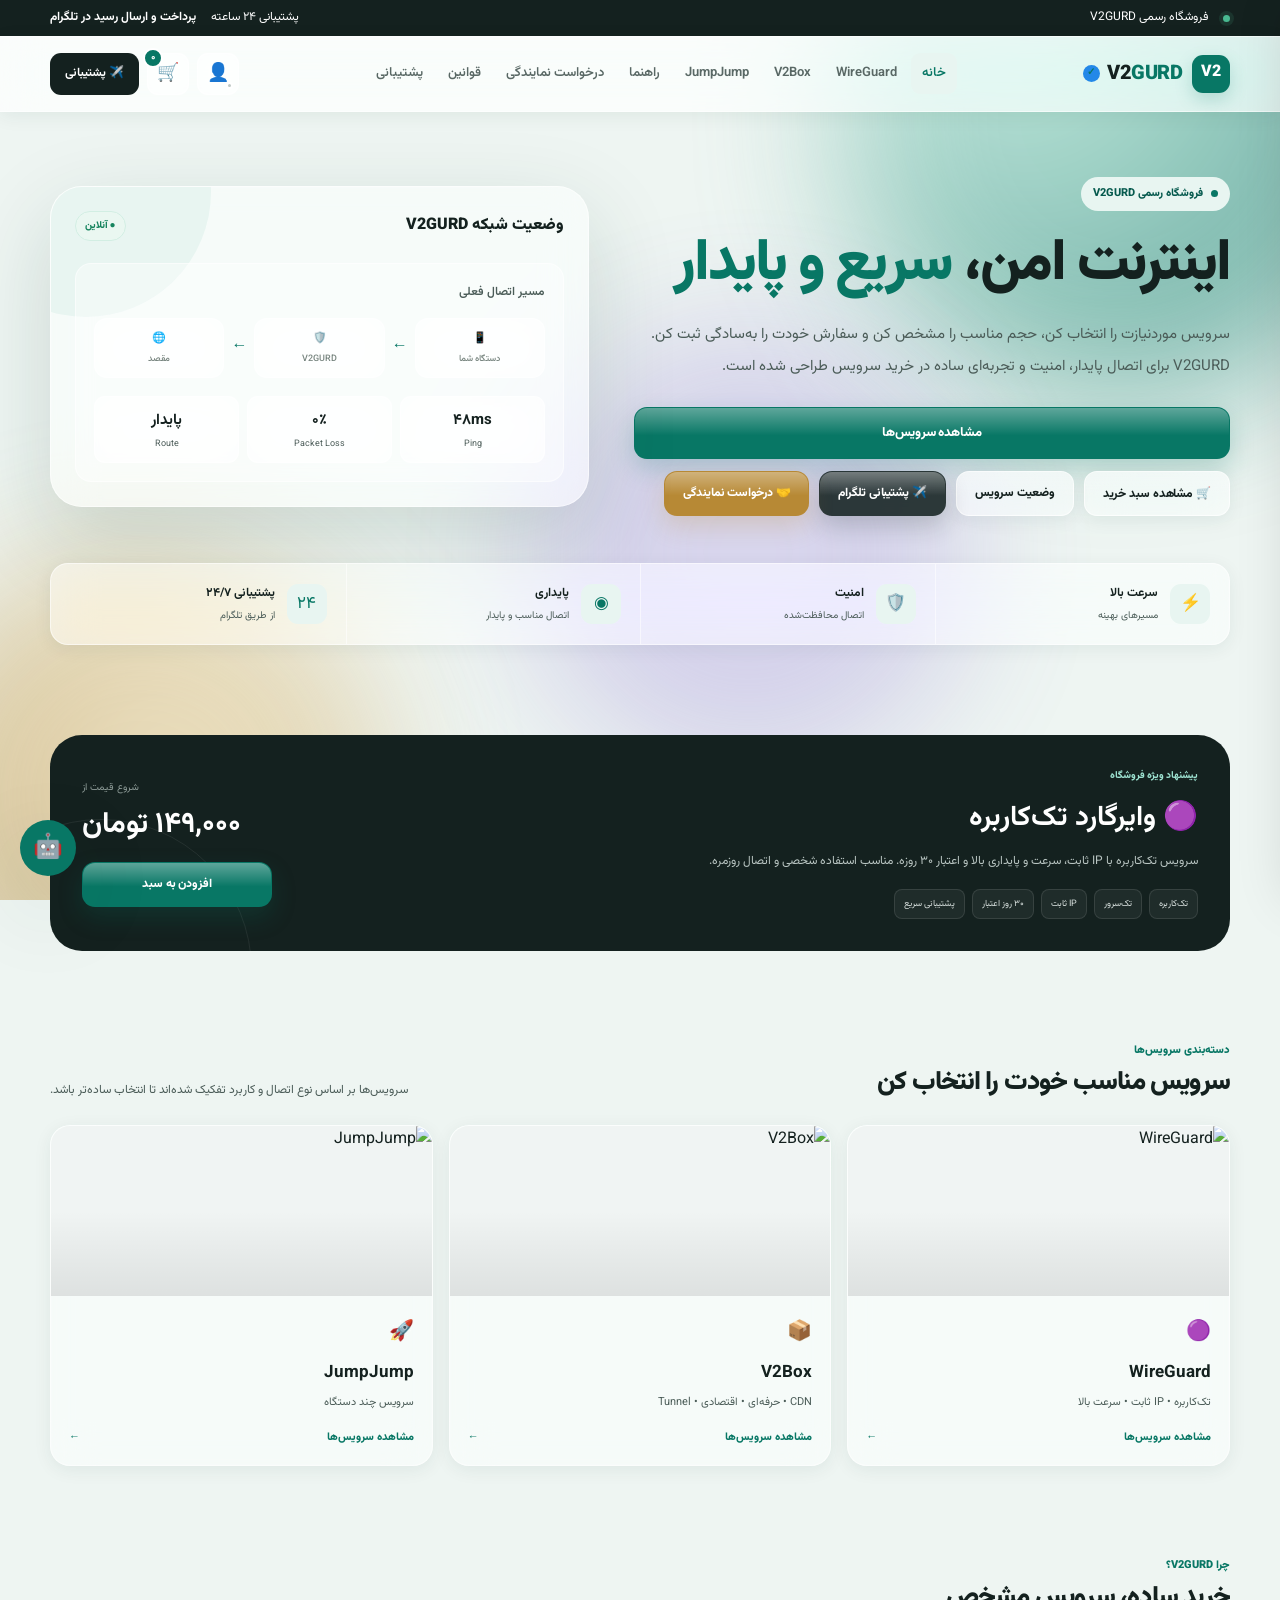
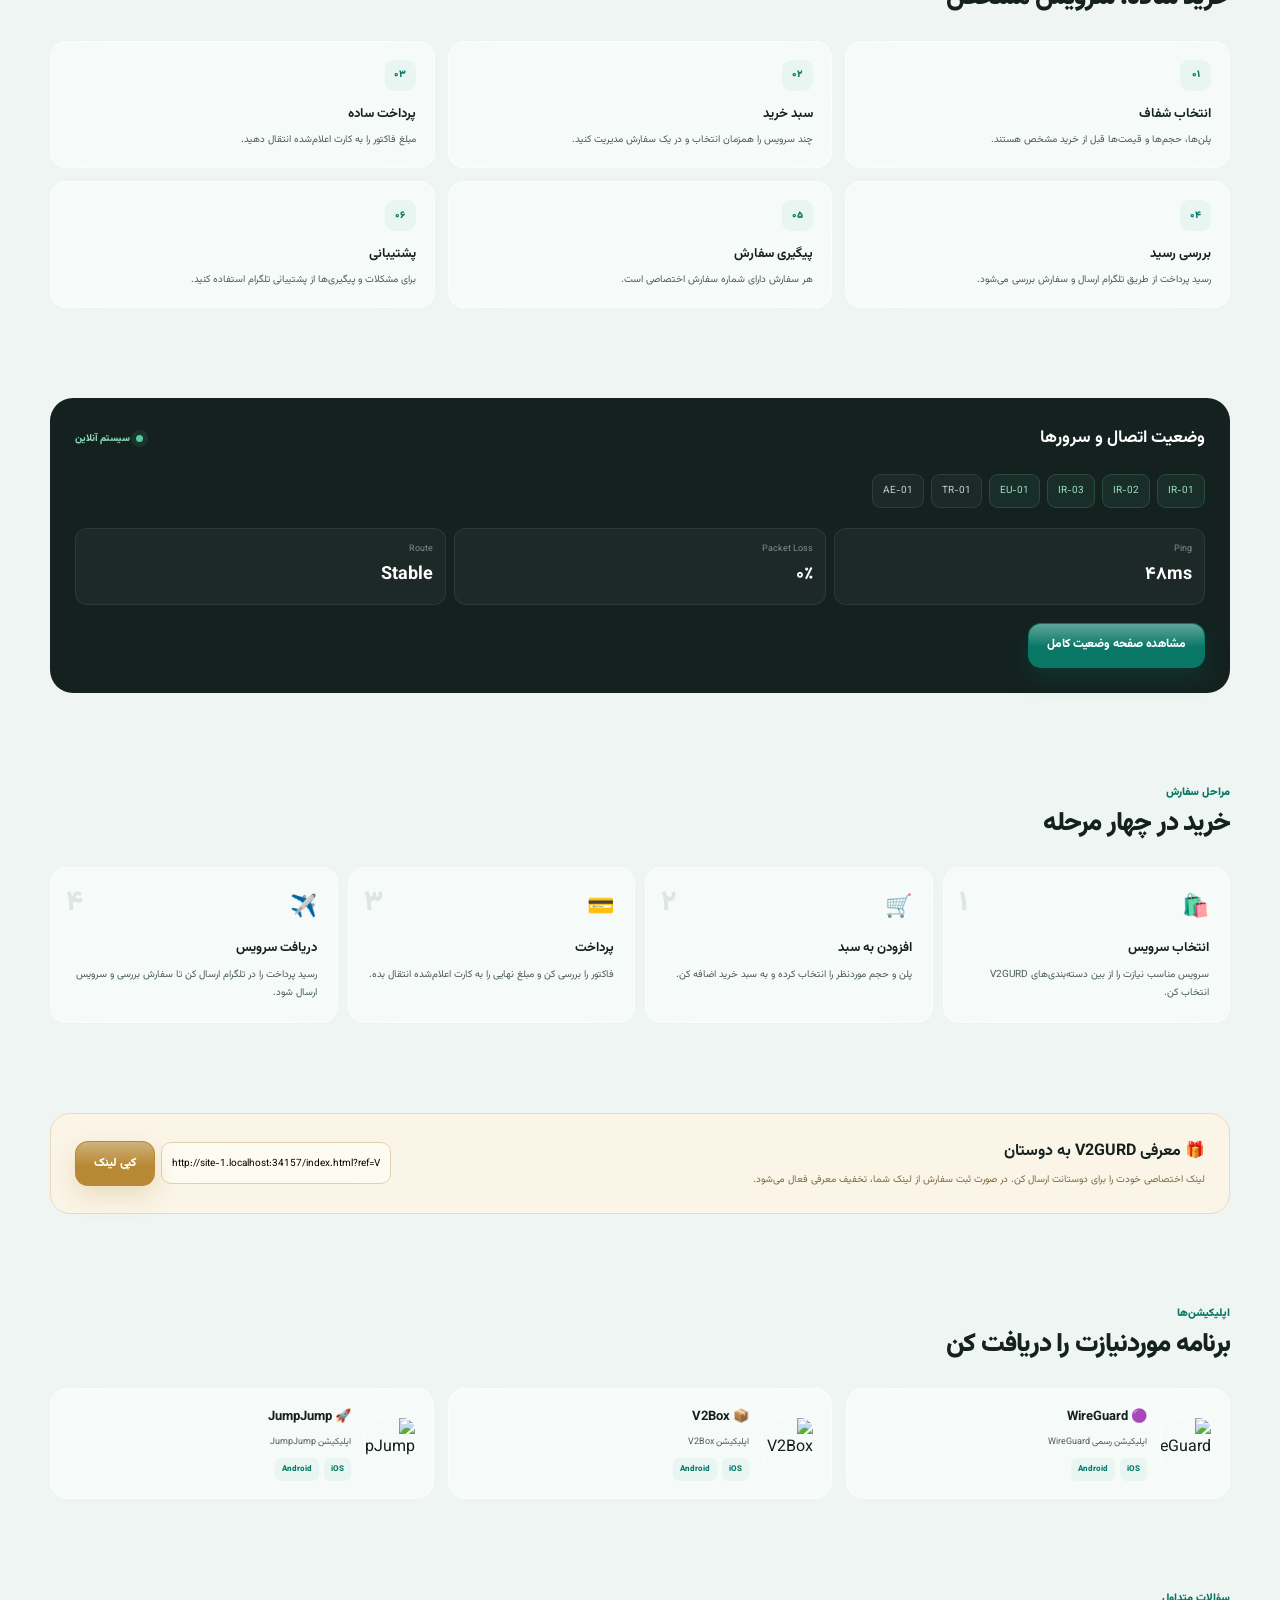
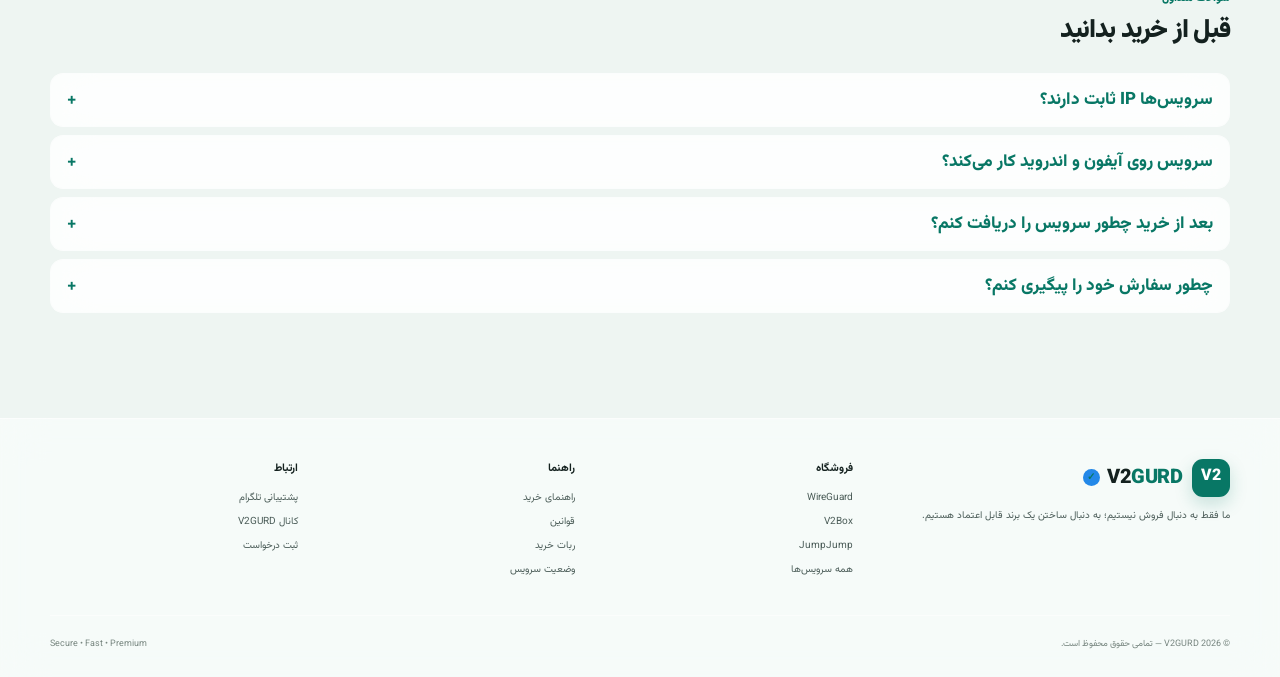
==== commit 29365a68: "Update index.html" ====
--- a/index.html
+++ b/index.html
@@ -16,7 +16,7 @@
   <meta property="og:type" content="website">
   <meta property="og:url" content="https://v2gurd.github.io/-v2guard.github.io/">
 
-  <meta name="theme-color" content="#070b13">
+  <meta name="theme-color" content="#0c6b5b">
 
   <link rel="manifest" href="manifest.json">
   <link rel="preconnect" href="https://fonts.googleapis.com">
@@ -27,32 +27,38 @@
 
   <style>
     :root{
-      --primary:#4f8ddb;
-      --primary-dark:#3569ab;
-      --primary-soft:rgba(79,141,219,.14);
-      --gold:#d9ad5c;
-      --gold-soft:rgba(217,173,92,.14);
-
-      --ink:#eef2f7;
-      --muted:#9aa7b5;
-      --muted-2:#6b7684;
-
-      --bg:#000000;
-      --surface:#111826;
-      --surface-2:#0c1220;
-      --border:#232c3d;
-      --border-strong:#33405a;
-
-      --panel-dark:#05080f;
-
-      --success:#2fbf83;
-      --danger:#e06565;
-      --warning:#d6a33d;
-      --purple:#8b7ae0;
-
-      --shadow-sm:0 4px 16px rgba(0,0,0,.35);
-      --shadow:0 12px 35px rgba(0,0,0,.45);
-      --shadow-lg:0 24px 70px rgba(0,0,0,.55);
+      --primary:#087765;
+      --primary-dark:#05594d;
+      --primary-soft:#e8f5f1;
+      --gold:#b78935;
+      --gold-soft:#fbf5e8;
+
+      --ink:#14211f;
+      --muted:#4b5c58;
+      --muted-2:#77857f;
+
+      --bg:#eef5f2;
+      --surface:rgba(255,255,255,.6);
+      --surface-2:rgba(255,255,255,.38);
+
+      /* liquid-glass tokens */
+      --glass:rgba(255,255,255,.55);
+      --glass-strong:rgba(255,255,255,.72);
+      --glass-soft:rgba(255,255,255,.32);
+      --glass-blur:blur(22px) saturate(180%);
+      --glass-blur-sm:blur(12px) saturate(160%);
+
+      --border:rgba(255,255,255,.55);
+      --border-strong:rgba(20,33,31,.14);
+
+      --success:#16845e;
+      --danger:#c74848;
+      --warning:#a9781f;
+      --purple:#6946c6;
+
+      --shadow-sm:0 4px 18px rgba(20,60,50,.07);
+      --shadow:0 14px 42px rgba(20,60,50,.10);
+      --shadow-lg:0 30px 90px rgba(20,60,50,.16);
 
       --radius-sm:10px;
       --radius:16px;
@@ -70,47 +76,90 @@
 
     html{
       scroll-behavior:smooth;
-      background:var(--bg);
     }
 
     body{
       font-family:"Vazirmatn",Tahoma,sans-serif;
-      background:transparent;
+      background:var(--bg);
       color:var(--ink);
       line-height:1.8;
       overflow-x:hidden;
+      position:relative;
+    }
+
+    body.locked{
+      overflow:hidden;
     }
 
     /* =========================
-       ANIMATED BACKGROUND
+       LIQUID GLASS BACKDROP
     ========================== */
 
-    .site-bg-video{
-      position:fixed;
-      inset:0;
-      width:100%;
-      height:100%;
-      object-fit:cover;
-      object-position:50% 50%;
-      z-index:-2;
-      pointer-events:none;
-      user-select:none;
-      -webkit-user-drag:none;
-      background:var(--bg);
-    }
-
-    .site-bg-veil{
+    .liquid-bg{
       position:fixed;
       inset:0;
       z-index:-1;
-      pointer-events:none;
-      background:
-        radial-gradient(140% 60% at 50% 30%, rgba(0,0,0,.55) 0%, rgba(0,0,0,.78) 55%, rgba(0,0,0,.92) 100%),
-        linear-gradient(180deg, rgba(0,0,0,.55) 0%, rgba(0,0,0,.85) 100%);
-    }
-
-    body.locked{
       overflow:hidden;
+      background:var(--bg);
+    }
+
+    .liquid-bg span{
+      position:absolute;
+      border-radius:50%;
+      filter:blur(70px);
+      opacity:.55;
+      will-change:transform;
+    }
+
+    .liquid-bg span:nth-child(1){
+      width:560px;
+      height:560px;
+      top:-160px;
+      right:-120px;
+      background:radial-gradient(circle at 30% 30%,#a9e6d4,#087765 75%);
+      animation:liquidFloat1 26s ease-in-out infinite;
+    }
+
+    .liquid-bg span:nth-child(2){
+      width:480px;
+      height:480px;
+      bottom:-140px;
+      left:-100px;
+      background:radial-gradient(circle at 60% 40%,#f3ddab,#b78935 75%);
+      animation:liquidFloat2 30s ease-in-out infinite;
+    }
+
+    .liquid-bg span:nth-child(3){
+      width:420px;
+      height:420px;
+      top:38%;
+      left:42%;
+      background:radial-gradient(circle at 50% 50%,#cbb9f2,#6946c6 75%);
+      opacity:.3;
+      animation:liquidFloat3 34s ease-in-out infinite;
+    }
+
+    @keyframes liquidFloat1{
+      0%,100%{transform:translate(0,0) scale(1);}
+      50%{transform:translate(-40px,50px) scale(1.08);}
+    }
+
+    @keyframes liquidFloat2{
+      0%,100%{transform:translate(0,0) scale(1);}
+      50%{transform:translate(35px,-45px) scale(1.06);}
+    }
+
+    @keyframes liquidFloat3{
+      0%,100%{transform:translate(-50%,-50%) scale(1);}
+      50%{transform:translate(-50%,-50%) translate(30px,25px) scale(1.1);}
+    }
+
+    @media (prefers-reduced-motion:reduce){
+      .liquid-bg span{animation:none;}
+    }
+
+    @media(max-width:720px){
+      .liquid-bg span{filter:blur(50px);}
     }
 
     button,
@@ -147,7 +196,7 @@
       position:fixed;
       inset:0;
       z-index:99999;
-      background:var(--bg);
+      background:#ffffff;
       display:flex;
       align-items:center;
       justify-content:center;
@@ -207,7 +256,7 @@
     ========================== */
 
     .topbar{
-      background:var(--panel-dark);
+      background:var(--ink);
       color:#fff;
       font-size:12px;
       min-height:36px;
@@ -249,27 +298,14 @@
 
     header{
       height:var(--header-height);
-      background:rgba(255,255,255,.02);
-      background-blend-mode:luminosity;
-      border-bottom:none;
+      background:var(--glass-strong);
+      border-bottom:1px solid var(--border);
+      box-shadow:0 1px 0 rgba(255,255,255,.6) inset,var(--shadow-sm);
       position:sticky;
       top:0;
       z-index:5000;
-      backdrop-filter:blur(16px) saturate(180%);
-      -webkit-backdrop-filter:blur(16px) saturate(180%);
-      box-shadow:inset 0 -1px 1px rgba(255,255,255,.08);
-    }
-
-    header::after{
-      content:"";
-      position:absolute;
-      inset:0;
-      pointer-events:none;
-      background:linear-gradient(180deg, rgba(255,255,255,.28) 0%, rgba(255,255,255,.08) 60%, rgba(255,255,255,0) 100%);
-      -webkit-mask:linear-gradient(#fff 0 0) content-box,linear-gradient(#fff 0 0);
-      -webkit-mask-composite:xor;
-      mask-composite:exclude;
-      padding:0 0 1.4px;
+      backdrop-filter:var(--glass-blur);
+      -webkit-backdrop-filter:var(--glass-blur);
     }
 
     .header-inner{
@@ -335,7 +371,7 @@
     nav a{
       padding:9px 11px;
       border-radius:9px;
-      color:var(--muted);
+      color:#596865;
       font-size:13px;
       font-weight:600;
       transition:.2s;
@@ -357,7 +393,7 @@
       width:42px;
       height:42px;
       border:1px solid var(--border);
-      background:var(--surface);
+      background:var(--glass);backdrop-filter:var(--glass-blur);-webkit-backdrop-filter:var(--glass-blur);
       border-radius:11px;
       display:grid;
       place-items:center;
@@ -394,7 +430,7 @@
       height:42px;
       padding:0 15px;
       border-radius:11px;
-      background:var(--panel-dark);
+      background:var(--ink);
       color:#fff;
       display:flex;
       align-items:center;
@@ -495,12 +531,23 @@
     .hero-actions{
       display:flex;
       flex-wrap:wrap;
+      align-items:center;
       gap:10px;
     }
 
+    .hero-actions .btn-primary{
+      order:-1;
+      flex-basis:100%;
+      min-height:52px;
+      padding:0 24px;
+      font-size:13px;
+      margin-bottom:2px;
+    }
+
     .btn{
+      position:relative;
       min-height:45px;
-      border-radius:11px;
+      border-radius:13px;
       padding:0 18px;
       border:1px solid transparent;
       display:inline-flex;
@@ -509,7 +556,23 @@
       gap:8px;
       font-size:12px;
       font-weight:800;
-      transition:.22s;
+      letter-spacing:-.1px;
+      overflow:hidden;
+      isolation:isolate;
+      transition:transform .22s,box-shadow .22s,background .22s,color .22s,border-color .22s;
+    }
+
+    .btn::before{
+      content:"";
+      position:absolute;
+      inset:0;
+      z-index:-1;
+      background:linear-gradient(180deg,rgba(255,255,255,.35),rgba(255,255,255,0) 55%);
+      pointer-events:none;
+    }
+
+    .btn:active{
+      transform:translateY(0) scale(.98);
     }
 
     .btn:hover{
@@ -519,43 +582,57 @@
     .btn-primary{
       background:var(--primary);
       color:#fff;
-      box-shadow:0 8px 20px rgba(8,119,101,.16);
+      box-shadow:0 10px 24px rgba(8,119,101,.22);
     }
 
     .btn-primary:hover{
       background:var(--primary-dark);
+      box-shadow:0 14px 30px rgba(8,119,101,.28);
     }
 
     .btn-outline{
-      border-color:var(--border-strong);
-      background:var(--surface);
+      border-color:rgba(255,255,255,.7);
+      background:var(--glass);backdrop-filter:var(--glass-blur);-webkit-backdrop-filter:var(--glass-blur);
       color:var(--ink);
+      box-shadow:var(--shadow-sm);
     }
 
     .btn-outline:hover{
       border-color:var(--primary);
       color:var(--primary);
+      background:var(--glass-strong);
     }
 
     .btn-dark{
-      background:var(--panel-dark);
+      background:rgba(20,33,31,.88);
       color:#fff;
+      backdrop-filter:var(--glass-blur-sm);
+      -webkit-backdrop-filter:var(--glass-blur-sm);
+      box-shadow:0 10px 24px rgba(20,33,31,.2);
+    }
+
+    .btn-dark:hover{
+      background:var(--ink);
     }
 
     .btn-gold{
       background:var(--gold);
       color:#fff;
+      box-shadow:0 10px 24px rgba(183,137,53,.24);
     }
 
     .btn-purple{
       background:var(--purple);
       color:#fff;
+      box-shadow:0 10px 24px rgba(105,70,198,.24);
     }
 
     .btn-danger{
-      background:rgba(224,101,101,.12);
+      background:rgba(199,72,72,.1);
+      backdrop-filter:var(--glass-blur-sm);
+      -webkit-backdrop-filter:var(--glass-blur-sm);
       color:var(--danger);
-      border:1px solid rgba(224,101,101,.35);
+      border:1px solid rgba(199,72,72,.22);
     }
 
     .hero-visual{
@@ -563,7 +640,7 @@
     }
 
     .hero-card{
-      background:var(--surface);
+      background:var(--glass);backdrop-filter:var(--glass-blur);-webkit-backdrop-filter:var(--glass-blur);
       border:1px solid var(--border);
       border-radius:var(--radius-xl);
       padding:24px;
@@ -599,8 +676,8 @@
 
     .live-badge{
       color:var(--success);
-      background:rgba(47,191,131,.12);
-      border:1px solid rgba(47,191,131,.35);
+      background:#eaf7f1;
+      border:1px solid #d2eee3;
       border-radius:30px;
       padding:5px 9px;
       font-size:10px;
@@ -632,7 +709,7 @@
     .route-node{
       flex:1;
       min-height:60px;
-      background:var(--surface);
+      background:var(--glass);backdrop-filter:var(--glass-blur);-webkit-backdrop-filter:var(--glass-blur);
       border:1px solid var(--border);
       border-radius:13px;
       display:flex;
@@ -663,7 +740,7 @@
 
     .stat{
       padding:10px;
-      background:var(--surface);
+      background:var(--glass);backdrop-filter:var(--glass-blur);-webkit-backdrop-filter:var(--glass-blur);
       border:1px solid var(--border);
       border-radius:11px;
       text-align:center;
@@ -692,7 +769,7 @@
     .trust-grid{
       display:grid;
       grid-template-columns:repeat(4,1fr);
-      background:var(--surface);
+      background:var(--glass);backdrop-filter:var(--glass-blur);-webkit-backdrop-filter:var(--glass-blur);
       border:1px solid var(--border);
       border-radius:18px;
       overflow:hidden;
@@ -776,7 +853,7 @@
     ========================== */
 
     .featured{
-      background:var(--panel-dark);
+      background:var(--ink);
       color:#fff;
       border-radius:var(--radius-xl);
       padding:32px;
@@ -867,7 +944,7 @@
     }
 
     .category-card{
-      background:var(--surface);
+      background:var(--glass);backdrop-filter:var(--glass-blur);-webkit-backdrop-filter:var(--glass-blur);
       border:1px solid var(--border);
       border-radius:20px;
       overflow:hidden;
@@ -879,12 +956,12 @@
     .category-card:hover{
       transform:translateY(-5px);
       box-shadow:var(--shadow);
-      border-color:rgba(255,255,255,.16);
+      border-color:#cddbd7;
     }
 
     .category-image{
       height:170px;
-      background:rgba(255,255,255,.04);
+      background:#f0f4f3;
       display:flex;
       align-items:center;
       justify-content:center;
@@ -951,7 +1028,7 @@
     }
 
     .product-card{
-      background:var(--surface);
+      background:var(--glass);backdrop-filter:var(--glass-blur);-webkit-backdrop-filter:var(--glass-blur);
       border:1px solid var(--border);
       border-radius:20px;
       padding:19px;
@@ -965,11 +1042,11 @@
     .product-card:hover{
       transform:translateY(-4px);
       box-shadow:var(--shadow);
-      border-color:rgba(255,255,255,.16);
+      border-color:#cbd9d5;
     }
 
     .product-card.special{
-      border-color:rgba(217,173,92,.35);
+      border-color:#ddcda9;
     }
 
     .product-badge{
@@ -978,7 +1055,7 @@
       left:15px;
       background:var(--gold-soft);
       color:var(--gold);
-      border:1px solid rgba(217,173,92,.35);
+      border:1px solid #eadbb9;
       border-radius:20px;
       padding:4px 8px;
       font-size:9px;
@@ -1028,7 +1105,7 @@
     }
 
     .product-features li{
-      color:var(--muted);
+      color:#596865;
       font-size:10px;
       display:flex;
       gap:7px;
@@ -1068,14 +1145,18 @@
 
     .product-actions{
       display:grid;
-      grid-template-columns:1fr auto;
-      gap:7px;
+      grid-template-columns:1.5fr 1fr;
+      gap:8px;
     }
 
     .product-actions .btn{
-      min-height:40px;
+      min-height:42px;
       padding:0 10px;
-      font-size:10px;
+      font-size:10.5px;
+    }
+
+    .product-actions .btn-primary{
+      box-shadow:0 8px 18px rgba(8,119,101,.2);
     }
 
     /* =========================
@@ -1101,7 +1182,7 @@
       width:100%;
       height:36px;
       border:1px solid var(--border-strong);
-      background:var(--surface);
+      background:var(--glass);backdrop-filter:var(--glass-blur);-webkit-backdrop-filter:var(--glass-blur);
       border-radius:8px;
       padding:0 9px;
       color:var(--ink);
@@ -1133,7 +1214,7 @@
     .inner-hero-box{
       min-height:230px;
       border-radius:26px;
-      background:var(--surface);
+      background:var(--glass);backdrop-filter:var(--glass-blur);-webkit-backdrop-filter:var(--glass-blur);
       border:1px solid var(--border);
       box-shadow:var(--shadow-sm);
       display:grid;
@@ -1177,7 +1258,7 @@
       height:175px;
       border-radius:17px;
       overflow:hidden;
-      background:rgba(255,255,255,.04);
+      background:#f1f4f3;
       position:relative;
       z-index:1;
     }
@@ -1193,7 +1274,7 @@
     ========================== */
 
     .store-toolbar{
-      background:var(--surface);
+      background:var(--glass);backdrop-filter:var(--glass-blur);-webkit-backdrop-filter:var(--glass-blur);
       border:1px solid var(--border);
       border-radius:15px;
       padding:12px;
@@ -1218,7 +1299,7 @@
     .toolbar-actions input{
       height:38px;
       border:1px solid var(--border);
-      background:var(--surface);
+      background:var(--glass);backdrop-filter:var(--glass-blur);-webkit-backdrop-filter:var(--glass-blur);
       border-radius:9px;
       padding:0 10px;
       outline:none;
@@ -1234,7 +1315,7 @@
       overflow:auto;
       border:1px solid var(--border);
       border-radius:18px;
-      background:var(--surface);
+      background:var(--glass);backdrop-filter:var(--glass-blur);-webkit-backdrop-filter:var(--glass-blur);
       box-shadow:var(--shadow-sm);
     }
 
@@ -1277,7 +1358,7 @@
     }
 
     .why-card{
-      background:var(--surface);
+      background:var(--glass);backdrop-filter:var(--glass-blur);-webkit-backdrop-filter:var(--glass-blur);
       border:1px solid var(--border);
       border-radius:16px;
       padding:18px;
@@ -1318,7 +1399,7 @@
     }
 
     .process-card{
-      background:var(--surface);
+      background:var(--glass);backdrop-filter:var(--glass-blur);-webkit-backdrop-filter:var(--glass-blur);
       border:1px solid var(--border);
       border-radius:16px;
       padding:20px;
@@ -1327,7 +1408,7 @@
 
     .process-num{
       font-size:28px;
-      color:rgba(255,255,255,.07);
+      color:#dce6e3;
       font-weight:900;
       position:absolute;
       left:15px;
@@ -1354,7 +1435,7 @@
     ========================== */
 
     .status-box{
-      background:var(--panel-dark);
+      background:var(--ink);
       border-radius:23px;
       padding:25px;
       color:#fff;
@@ -1441,7 +1522,7 @@
 
     .referral-box{
       background:var(--gold-soft);
-      border:1px solid rgba(217,173,92,.35);
+      border:1px solid #eadbb9;
       border-radius:20px;
       padding:24px;
       display:flex;
@@ -1456,7 +1537,7 @@
     }
 
     .referral-box p{
-      color:#e3c98a;
+      color:#7f6a43;
       font-size:10px;
     }
 
@@ -1469,8 +1550,8 @@
     .referral-code input{
       width:230px;
       height:42px;
-      border:1px solid rgba(217,173,92,.35);
-      background:var(--surface);
+      border:1px solid #e0d1ad;
+      background:var(--glass);backdrop-filter:var(--glass-blur);-webkit-backdrop-filter:var(--glass-blur);
       border-radius:10px;
       padding:0 10px;
       font-size:10px;
@@ -1489,7 +1570,7 @@
     }
 
     .faq{
-      background:var(--surface);
+      background:var(--glass);backdrop-filter:var(--glass-blur);-webkit-backdrop-filter:var(--glass-blur);
       border:1px solid var(--border);
       border-radius:13px;
       overflow:hidden;
@@ -1499,7 +1580,7 @@
       width:100%;
       min-height:52px;
       border:0;
-      background:var(--surface);
+      background:var(--glass);backdrop-filter:var(--glass-blur);-webkit-backdrop-filter:var(--glass-blur);
       display:flex;
       align-items:center;
       justify-content:space-between;
@@ -1545,7 +1626,7 @@
     }
 
     .download-card{
-      background:var(--surface);
+      background:var(--glass);backdrop-filter:var(--glass-blur);-webkit-backdrop-filter:var(--glass-blur);
       border:1px solid var(--border);
       border-radius:17px;
       padding:17px;
@@ -1592,7 +1673,7 @@
     ========================== */
 
     .content-box{
-      background:var(--surface);
+      background:var(--glass);backdrop-filter:var(--glass-blur);-webkit-backdrop-filter:var(--glass-blur);
       border:1px solid var(--border);
       border-radius:20px;
       padding:25px;
@@ -1647,7 +1728,7 @@
       background:var(--surface-2);
       border:1px solid var(--border);
       border-radius:11px;
-      color:var(--muted);
+      color:#596865;
       font-size:10px;
     }
 
@@ -1703,7 +1784,7 @@
       width:100%;
       border:1px solid var(--border);
       border-radius:11px;
-      background:var(--surface);
+      background:var(--glass);backdrop-filter:var(--glass-blur);-webkit-backdrop-filter:var(--glass-blur);
       min-height:43px;
       padding:10px;
       outline:none;
@@ -1728,7 +1809,7 @@
     ========================== */
 
     footer{
-      background:var(--surface);
+      background:var(--glass);backdrop-filter:var(--glass-blur);-webkit-backdrop-filter:var(--glass-blur);
       border-top:1px solid var(--border);
       margin-top:60px;
       padding:40px 0 25px;
@@ -1781,8 +1862,9 @@
     .overlay{
       position:fixed;
       inset:0;
-      background:rgba(10,21,19,.45);
-      backdrop-filter:blur(4px);
+      background:rgba(10,21,19,.32);
+      backdrop-filter:blur(8px) saturate(140%);
+      -webkit-backdrop-filter:blur(8px) saturate(140%);
       z-index:9000;
       opacity:0;
       visibility:hidden;
@@ -1800,7 +1882,7 @@
       right:0;
       bottom:0;
       width:min(440px,100%);
-      background:var(--surface);
+      background:var(--glass);backdrop-filter:var(--glass-blur);-webkit-backdrop-filter:var(--glass-blur);
       z-index:9500;
       transform:translateX(105%);
       transition:.3s cubic-bezier(.22,.8,.25,1);
@@ -1831,7 +1913,7 @@
       height:36px;
       border:1px solid var(--border);
       border-radius:9px;
-      background:var(--surface);
+      background:var(--glass);backdrop-filter:var(--glass-blur);-webkit-backdrop-filter:var(--glass-blur);
       font-size:17px;
     }
 
@@ -1903,7 +1985,7 @@
       width:27px;
       height:27px;
       border:1px solid var(--border);
-      background:var(--surface);
+      background:var(--glass);backdrop-filter:var(--glass-blur);-webkit-backdrop-filter:var(--glass-blur);
       border-radius:7px;
       font-weight:900;
     }
@@ -1925,7 +2007,7 @@
     .cart-footer{
       border-top:1px solid var(--border);
       padding:15px 18px;
-      background:var(--surface);
+      background:var(--glass);backdrop-filter:var(--glass-blur);-webkit-backdrop-filter:var(--glass-blur);
     }
 
     .discount-row,
@@ -2005,7 +2087,7 @@
       width:min(560px,100%);
       max-height:90vh;
       overflow:auto;
-      background:var(--surface);
+      background:var(--glass);backdrop-filter:var(--glass-blur);-webkit-backdrop-filter:var(--glass-blur);
       border-radius:22px;
       box-shadow:var(--shadow-lg);
       transform:translateY(15px) scale(.98);
@@ -2031,7 +2113,7 @@
     .modal-close{
       width:35px;
       height:35px;
-      background:var(--surface);
+      background:var(--glass);backdrop-filter:var(--glass-blur);-webkit-backdrop-filter:var(--glass-blur);
       border:1px solid var(--border);
       border-radius:9px;
       font-size:16px;
@@ -2099,7 +2181,7 @@
     }
 
     .payment-card{
-      background:var(--panel-dark);
+      background:var(--ink);
       color:#fff;
       border-radius:17px;
       padding:20px;
@@ -2185,7 +2267,7 @@
       right:50%;
       bottom:25px;
       transform:translate(50%,20px);
-      background:var(--panel-dark);
+      background:var(--ink);
       color:#fff;
       border-radius:11px;
       padding:10px 15px;
@@ -2213,7 +2295,7 @@
       bottom:17px;
       transform:translateX(-50%) translateY(100px);
       z-index:7000;
-      background:var(--surface);
+      background:var(--glass);backdrop-filter:var(--glass-blur);-webkit-backdrop-filter:var(--glass-blur);
       border:1px solid var(--border);
       box-shadow:var(--shadow-lg);
       border-radius:15px;
@@ -2235,7 +2317,7 @@
       min-width:90px;
       height:36px;
       border:0;
-      background:var(--surface);
+      background:var(--glass);backdrop-filter:var(--glass-blur);-webkit-backdrop-filter:var(--glass-blur);
       border-radius:9px;
       font-size:9px;
       font-weight:800;
@@ -2377,6 +2459,72 @@
       cursor:not-allowed;
     }
 
+    /* ===== حالت آموزش (فقط مدیر) ===== */
+    .ai-teach{
+      display:none;
+      margin-top:12px;
+      border:1px dashed var(--gold);
+      border-radius:var(--radius);
+      padding:12px;
+      background:var(--gold-soft);
+    }
+
+    .ai-teach.show{
+      display:block;
+    }
+
+    .ai-teach-title{
+      font-size:10.5px;
+      font-weight:900;
+      color:#7f6a2f;
+      margin-bottom:8px;
+      display:flex;
+      align-items:center;
+      gap:6px;
+    }
+
+    .ai-teach label{
+      display:block;
+      font-size:9px;
+      color:var(--muted);
+      margin-bottom:4px;
+    }
+
+    .ai-teach input,
+    .ai-teach textarea{
+      width:100%;
+      border:1px solid var(--border-strong);
+      border-radius:9px;
+      padding:8px 10px;
+      font-size:10.5px;
+      margin-bottom:8px;
+      background:var(--glass);
+      backdrop-filter:var(--glass-blur-sm);
+      -webkit-backdrop-filter:var(--glass-blur-sm);
+      outline:none;
+      color:var(--ink);
+      resize:vertical;
+    }
+
+    .ai-teach textarea{
+      min-height:60px;
+    }
+
+    .ai-badge-learn{
+      display:inline-flex;
+      align-items:center;
+      gap:4px;
+      font-size:9px;
+      font-weight:800;
+      color:var(--gold);
+      background:var(--gold-soft);
+      border:1px solid #eadbb9;
+      border-radius:20px;
+      padding:3px 8px;
+      margin-right:6px;
+      vertical-align:middle;
+    }
+
     @media(max-width:980px){
       .ai-fab{
         bottom:78px;
@@ -2698,7 +2846,7 @@
     .account-dot.online{background:var(--success)}
     .auth-tabs{display:grid;grid-template-columns:1fr 1fr;gap:6px;margin-bottom:16px;padding:4px;background:var(--surface-2);border:1px solid var(--border);border-radius:11px}
     .auth-tab{min-height:38px;border:0;border-radius:8px;background:transparent;color:var(--muted);font-size:11px;font-weight:800}
-    .auth-tab.active{background:var(--surface);color:var(--primary);box-shadow:var(--shadow-sm)}
+    .auth-tab.active{background:var(--glass);backdrop-filter:var(--glass-blur);-webkit-backdrop-filter:var(--glass-blur);color:var(--primary);box-shadow:var(--shadow-sm)}
     .account-card{display:flex;align-items:center;gap:12px;padding:14px;background:var(--surface-2);border:1px solid var(--border);border-radius:14px;margin-bottom:16px}
     .account-avatar{width:45px;height:45px;border-radius:13px;background:var(--primary-soft);color:var(--primary);display:grid;place-items:center;font-size:20px}
     .account-card strong{display:block;font-size:11px;direction:ltr;text-align:right;overflow-wrap:anywhere}
@@ -2708,14 +2856,14 @@
     .account-section-head h3{font-size:12px}
     .account-refresh{min-height:32px!important;padding:0 9px!important;font-size:9px!important}
     .account-list{display:grid;gap:7px}
-    .account-item{border:1px solid var(--border);background:var(--surface);border-radius:11px;padding:11px}
+    .account-item{border:1px solid var(--border);background:var(--glass);backdrop-filter:var(--glass-blur);-webkit-backdrop-filter:var(--glass-blur);border-radius:11px;padding:11px}
     .account-item-top{display:flex;justify-content:space-between;gap:10px;align-items:flex-start}
     .account-item strong{font-size:10px}
     .account-item small{display:block;color:var(--muted);font-size:8px;margin-top:2px}
     .account-status{padding:4px 7px;border-radius:20px;font-size:8px;font-weight:800;white-space:nowrap}
-    .account-status.pending{background:rgba(217,173,92,.14);color:var(--warning)}
-    .account-status.approved{background:rgba(47,191,131,.12);color:var(--success)}
-    .account-status.rejected{background:rgba(224,101,101,.12);color:var(--danger)}
+    .account-status.pending{background:#fff7e7;color:var(--warning)}
+    .account-status.approved{background:#eaf7f1;color:var(--success)}
+    .account-status.rejected{background:#fff2f2;color:var(--danger)}
     .subscription-value{margin-top:8px;padding:8px;border-radius:8px;background:var(--surface-2);border:1px dashed var(--border-strong);direction:ltr;text-align:left;font-size:9px;overflow:auto;white-space:nowrap}
     .account-empty{padding:14px;border:1px dashed var(--border-strong);border-radius:11px;color:var(--muted);text-align:center;font-size:9px}
 </style>
@@ -2723,32 +2871,10 @@
 
 <body>
 
-  <video class="site-bg-video" autoplay muted loop playsinline aria-hidden="true"></video>
-  <div class="site-bg-veil" aria-hidden="true"></div>
-
-  <script src="https://cdn.jsdelivr.net/npm/hls.js@1/dist/hls.min.js"></script>
-  <script>
-    (function(){
-      var HLS_URL="https://stream.mux.com/kimF2ha9zLrX64H00UgLGPflCzNtl1T0215MlAmeOztv8.m3u8";
-      var v=document.querySelector('.site-bg-video');
-      if(!v)return;
-
-      if(v.canPlayType('application/vnd.apple.mpegurl')){
-        v.src=HLS_URL;
-      }else if(window.Hls&&window.Hls.isSupported()){
-        var hls=new Hls();
-        hls.loadSource(HLS_URL);
-        hls.attachMedia(v);
-      }
-
-      var q=window.matchMedia&&window.matchMedia('(prefers-reduced-motion:reduce)');
-      if(!q)return;
-      function sync(){ if(q.matches){v.pause();}
-                       else{var p=v.play();if(p)p.catch(function(){});} }
-      sync();
-      q.addEventListener ? q.addEventListener('change',sync) : q.addListener(sync);
-    })();
-  </script>
+  <!-- LIQUID GLASS BACKDROP -->
+  <div class="liquid-bg" aria-hidden="true">
+    <span></span><span></span><span></span>
+  </div>
 
   <!-- INTRO -->
   <div id="intro">
@@ -2827,7 +2953,7 @@
     top:66px;
     right:0;
     left:0;
-    background:var(--surface);
+    background:var(--glass);backdrop-filter:var(--glass-blur);-webkit-backdrop-filter:var(--glass-blur);
     z-index:4900;
     border-bottom:1px solid var(--border);
     box-shadow:var(--shadow);
@@ -3483,7 +3609,7 @@
                 height:100%;
                 display:grid;
                 place-items:center;
-                background:linear-gradient(135deg,rgba(79,141,219,.10),rgba(217,173,92,.10));
+                background:linear-gradient(135deg,#e8f5f1,#f8f4ea);
                 font-size:70px;
               ">🛒</div>
             </div>
@@ -3535,7 +3661,7 @@
                 height:100%;
                 display:grid;
                 place-items:center;
-                background:rgba(255,255,255,.04);
+                background:#f2f5f4;
                 font-size:65px;
               ">📋</div>
             </div>
@@ -3619,7 +3745,7 @@
                 height:100%;
                 display:grid;
                 place-items:center;
-                background:linear-gradient(135deg,rgba(79,141,219,.10),rgba(255,255,255,.03));
+                background:linear-gradient(135deg,#e8f5f1,#f5f7f6);
                 font-size:65px;
               ">💬</div>
             </div>
@@ -4015,23 +4141,23 @@
 
   <!-- QUICK BAR -->
 
-  <button class="ai-fab" id="aiFab" onclick="openModal('aiModal')" aria-label="دستیار هوشمند V2GURD">
+  <button class="ai-fab" id="aiFab" onclick="openAiAssistant()" aria-label="دستیار هوشمند V2GURD">
     <span class="ai-fab-icon">🤖</span>
   </button>
 
   <div class="modal-wrap" id="aiModal">
     <div class="modal">
       <div class="modal-header">
-        <h2>دستیار هوشمند V2GURD</h2>
+        <h2><span class="ai-badge-learn">🎓 خودآموز</span>دستیار هوشمند V2GURD</h2>
         <button class="modal-close" onclick="closeModal('aiModal')">×</button>
       </div>
       <div class="modal-body">
         <div class="ai-chat-window" id="aiChatWindow">
           <div class="ai-msg ai-msg-bot">
-            سلام 👋 من دستیار هوشمند V2GURD هستم. راجع به وایرگارد، V2Box، JumpJump و مشکلات اتصال بپرس.
+            سلام 👋 من دستیار هوشمند V2GURD هستم. راجع به وایرگارد، V2Box، JumpJump، فیلترینگ و مشکلات اتصال بپرس. هر سوالی که ندونم رو یادداشت می‌کنم تا تیم پشتیبانی یادم بده.
           </div>
         </div>
-        <div class="ai-soon-note" id="aiNote">این دستیار به سوالات پرتکرار پاسخ آماده می‌ده؛ برای موارد خاص با تلگرام پشتیبانی صحبت کن.</div>
+        <div class="ai-soon-note" id="aiNote">این دستیار با هر سوالی که تیم پشتیبانی بهش یاد بده، هوشمندتر می‌شه؛ برای موارد خاص با تلگرام پشتیبانی صحبت کن.</div>
         <div class="ai-chips">
           <button class="ai-chip" onclick="aiAskSuggestion('IP ثابت دارید؟')">IP ثابت</button>
           <button class="ai-chip" onclick="aiAskSuggestion('چطور اپلیکیشن رو دانلود کنم')">دانلود اپ</button>
@@ -4042,6 +4168,16 @@
           <input type="text" id="aiInputField" placeholder="سوالت رو بپرس..." onkeydown="if(event.key==='Enter')sendAiMessage();">
           <button class="btn btn-primary" onclick="sendAiMessage()" id="aiSendBtn">ارسال</button>
         </div>
+
+        <div class="ai-teach" id="aiTeachBox">
+          <div class="ai-teach-title">🎓 حالت آموزش (فقط مدیر) — یک سوال و جواب جدید به دستیار یاد بده</div>
+          <label>کلمات کلیدی (با ویرگول جدا کن)</label>
+          <input type="text" id="aiTeachKeywords" placeholder="مثلاً: تغییر رمز, فراموشی رمز عبور">
+          <label>پاسخ دستیار</label>
+          <textarea id="aiTeachAnswer" placeholder="پاسخی که دستیار از این به بعد بده رو اینجا بنویس..."></textarea>
+          <button class="btn btn-gold" style="width:100%;" onclick="aiTeachSubmit()">یاد بگیر ✅</button>
+        </div>
+
         <div class="modal-actions">
           <button class="btn btn-outline" onclick="closeModal('aiModal')">بستن</button>
         </div>
@@ -6814,8 +6950,24 @@
 
     const AI_KB = [
       {
+        keywords:["ساعت چنده","ساعت چند است","الان ساعت چنده","چه ساعتیه","الان چه ساعتیه"],
+        answer:()=>{
+          const d=new Date();
+          const time=d.toLocaleTimeString("fa-IR",{hour:"2-digit",minute:"2-digit"});
+          return "الان ساعت "+time+" هست ⏰ (به وقت دستگاه شما). اگه سوالی هم دربارهٔ سرویس‌ها داشتی بپرس.";
+        }
+      },
+      {
+        keywords:["امروز چندمه","تاریخ امروز","امروز چه روزیه","چندشنبه ایه امروز","امروز چندشنبه است"],
+        answer:()=>{
+          const d=new Date();
+          const date=d.toLocaleDateString("fa-IR",{weekday:"long",year:"numeric",month:"long",day:"numeric"});
+          return "امروز "+date+" هست 📅";
+        }
+      },
+      {
         keywords:["سلام","درود","وقت بخیر","سلام خوبی","های","hi","hello"],
-        answer:"سلام 👋 خوش اومدی به V2GURD! می‌تونم دربارهٔ IP ثابت، نصب اپلیکیشن، مراحل خرید، مشکل اتصال یا سرعت کمکت کنم. سوالت چیه؟"
+        answer:"سلام 👋 خوش اومدی به V2GURD! می‌تونم دربارهٔ IP ثابت، نصب اپلیکیشن، مراحل خرید، فیلترینگ، مشکل اتصال یا سرعت کمکت کنم. سوالت چیه؟"
       },
       {
         keywords:["چطوری","حالت چطوره","خوبی","حال شما"],
@@ -6928,10 +7080,138 @@
       {
         keywords:["جوک","شوخی","لطیفه","بامزه","بخندون"],
         answer:"😄 باشه یه شوخی کوچیک: چرا با VPN هیچکس گمت نمی‌کنه؟ چون خودتم نمی‌دونی کجایی 😅 حالا بگو چطور می‌تونم کمکت کنم؟"
+      },
+
+      /* ===== فیلترینگ و مفاهیم پایه ===== */
+      {
+        keywords:["فیلترینگ چیست","فیلترینگ یعنی چی","چرا فیلتره","چرا اینترنت فیلتره","علت فیلترینگ","فیلترینگ اینترنت"],
+        answer:"فیلترینگ یعنی محدود کردن دسترسی به بخشی از سایت‌ها و اپلیکیشن‌ها توسط زیرساخت اینترنت کشور. سرویس‌های V2GURD با ساخت یک مسیر رمزنگاری‌شدهٔ جدا، این محدودیت‌ها رو دور می‌زنن تا اینترنت آزاد و پایدار داشته باشی."
+      },
+      {
+        keywords:["فیلترشکن چیست","فیلترشکن یعنی چی","vpn چیست","وی پی ان چیست","وی‌پی‌ان چیه","فیلتر شکن چیه"],
+        answer:"فیلترشکن (VPN) یه تونل رمزنگاری‌شده بین گوشی/سیستم تو و یه سرور دیگه می‌سازه؛ ترافیکت از همون مسیر رد می‌شه، محدودیت فیلترینگ دور زده می‌شه و آی‌پی واقعیت هم مخفی می‌مونه. V2GURD همین کار رو با پروتکل‌های وایرگارد، V2Box و JumpJump انجام می‌ده."
+      },
+      {
+        keywords:["تفاوت vpn و پراکسی","فرق vpn با پروکسی","پراکسی چیه","فرق پروکسی و وی پی ان"],
+        answer:"پراکسی فقط ترافیک مرورگر رو رد می‌کنه و معمولاً رمزنگاری قوی نداره؛ VPN کل ترافیک سیستم/گوشی رو رمزنگاری و تونل می‌کنه، پس امن‌تر و پایدارتره. سرویس‌های V2GURD از نوع VPN واقعی هستن."
+      },
+      {
+        keywords:["وایرگارد چیست","پروتکل وایرگارد","wireguard چیه","wireguard protocol","wireguard یعنی چی"],
+        answer:"WireGuard یه پروتکل VPN مدرن و سبکه که با کد کم، اتصال سریع‌تر و مصرف باتری/منابع کمتری نسبت به پروتکل‌های قدیمی‌تر ارائه می‌ده؛ به همین دلیل برای سرعت و پایداری بالا انتخاب خوبیه."
+      },
+      {
+        keywords:["v2ray چیست","v2box چیست","پروتکل v2ray","v2ray یعنی چی"],
+        answer:"V2Ray یه فریم‌ورک قدرتمند برای عبور از فیلترینگ‌های پیشرفته‌ست که ترافیک رو طوری می‌پوشونه که شبیه ترافیک عادی HTTPS به نظر برسه. V2Box نسخهٔ اپلیکیشنی و کاربرپسند همین فناوریه که تو V2GURD ارائه می‌شه."
+      },
+      {
+        keywords:["لاگ نگه میدارید","حریم خصوصی","اطلاعاتم ذخیره میشه","ردیابی میشم","لاگ نگهداری میشه","فعالیتم ذخیره میشه"],
+        answer:"حریم خصوصی برامون مهمه؛ سرویس‌ها برای عبور امن از فیلترینگ طراحی شدن، نه ذخیرهٔ محتوای فعالیت شما. برای جزئیات دقیق‌تر سیاست حریم خصوصی می‌تونی از پشتیبانی تلگرام بپرسی: "+TELEGRAM
+      },
+      {
+        keywords:["dns چیست","دی ان اس چیه","تغییر dns","dns یعنی چی"],
+        answer:"DNS مثل دفترچه تلفن اینترنته که اسم سایت رو به آدرس واقعی سرور تبدیل می‌کنه. بعضی فیلترینگ‌ها از همین مسیر انجام می‌شن؛ وقتی از VPN استفاده می‌کنی، درخواست DNS هم از تونل امن رد می‌شه و این مشکل هم حل می‌شه."
+      },
+      {
+        keywords:["فیلتر تلگرام","رفع فیلتر تلگرام","تلگرام فیلتره","تلگرام باز نمیشه"],
+        answer:"با روشن‌بودن یکی از سرویس‌های V2GURD (وایرگارد، V2Box یا JumpJump) تلگرام مثل بقیهٔ اپ‌ها از تونل امن رد می‌شه و به‌صورت عادی باز می‌شه. اگه بازم مشکل داشت، سرور رو عوض کن یا از تلگرام پشتیبانی کمک بگیر: "+TELEGRAM
+      },
+      {
+        keywords:["فیلتر اینستاگرام","اینستاگرام باز نمیشه","رفع فیلتر اینستا","اینستا فیلتره"],
+        answer:"دقیقاً مثل تلگرام، با فعال‌بودن سرویس V2GURD روی گوشی یا سیستمت، اینستاگرام هم از تونل امن رد می‌شه و باز می‌مونه. اگه لود نشد، یه سرور دیگه رو امتحان کن."
+      },
+      {
+        keywords:["قطعی اینترنت","اینترنت کل کشور قطعه","اختلال اینترنت","اینترنت کشور مشکل داره"],
+        answer:"در قطعی‌های سراسری زیرساخت اینترنت کشور، حتی VPN هم ممکنه محدود بشه چون مشکل از سمت شبکهٔ اصلیه، نه سرویس. تو این شرایط چند سرور مختلف رو امتحان کن و برای اطلاع از وضعیت لحظه‌ای با پشتیبانی تلگرام هماهنگ باش: "+TELEGRAM
+      },
+      {
+        keywords:["kill switch","کیل سوییچ","قطع خودکار اینترنت","killswitch"],
+        answer:"Kill Switch یه قابلیت امنیتیه که اگه اتصال VPN قطع بشه، به‌صورت خودکار اینترنت گوشی/سیستم رو هم قطع می‌کنه تا ترافیک بدون محافظت رد نشه. بسته به اپلیکیشن (WireGuard/V2Box/JumpJump) می‌تونی این گزینه رو از تنظیمات اپ فعال کنی."
+      },
+      {
+        keywords:["چند نفر همزمان","چند دستگاه","تعداد دستگاه مجاز","چند تا گوشی همزمان"],
+        answer:"تعداد دستگاه‌های مجاز بسته به نوع پلن فرق داره؛ سرویس‌های تک‌کاربره فقط روی یک دستگاه هم‌زمان کار می‌کنن، ولی پلن‌های JumpJump معمولاً چند دستگاهی هستن. جزئیات دقیق هر پلن تو همون بخش محصول سایت نوشته شده."
+      },
+      {
+        keywords:["نصب روی روتر","تنظیم روتر","vpn روی روتر","روتر تنظیم کنم"],
+        answer:"وایرگارد روی خیلی از روترها (مثل OpenWRT یا روترهای پشتیبان‌کنندهٔ WireGuard) قابل تنظیمه تا کل خونه/دفتر از یک اتصال استفاده کنه. برای راهنمای گام‌به‌گام با پشتیبانی تلگرام هماهنگ کن: "+TELEGRAM
+      },
+      {
+        keywords:["نصب روی ویندوز","نصب روی مک","نصب روی لینوکس","کامپیوتر نصب کنم","نصب روی pc"],
+        answer:"بله، WireGuard و V2Box اپلیکیشن رسمی برای ویندوز، مک و لینوکس هم دارن؛ کانفیگ یا کیوآرکدی که دریافت می‌کنی رو داخل همون اپلیکیشن وارد کن."
+      },
+      {
+        keywords:["handshake","خطای هندشیک","اتصال برقرار نمیشه هندشیک"],
+        answer:"خطای Handshake معمولاً یعنی بسته‌های اتصال به سرور نمی‌رسن. این مورد رو امتحان کن: تاریخ/ساعت گوشی رو درست کن، یه شبکهٔ دیگه (وای‌فای/دیتا) رو تست کن، و اگه ادامه داشت سرور دیگه‌ای رو امتحان کن یا با پشتیبانی هماهنگ شو: "+TELEGRAM
+      },
+      {
+        keywords:["فرق وایرگارد با openvpn","openvpn چیه","تفاوت wireguard و openvpn"],
+        answer:"OpenVPN پروتکل قدیمی‌تر و سنگین‌تره ولی سازگاری بالایی داره؛ WireGuard جدیدتر، سبک‌تر و معمولاً سریع‌تره. V2GURD روی WireGuard و V2Ray تمرکز داره تا بهترین ترکیب سرعت و پایداری رو بگیری."
+      },
+      {
+        keywords:["چرا قیمت فرق داره","اختلاف قیمت پلن ها","چرا این پلن گرون تره"],
+        answer:"قیمت پلن‌ها بر اساس حجم، مدت اعتبار، تعداد دستگاه مجاز و نوع سرویس (تک‌کاربره یا چندکاربره) فرق می‌کنه. جزئیات هر پلن رو می‌تونی تو همون بخش محصول ببینی."
+      },
+      {
+        keywords:["گارانتی","بازگشت وجه","ریفاند","پول برگشت میخوره"],
+        answer:"شرایط گارانتی و بازگشت وجه تو بخش قوانین سایت اومده. برای بررسی دقیق سفارش خودت با شماره سفارش، از تلگرام پشتیبانی کمک بگیر: "+TELEGRAM
+      },
+      {
+        keywords:["تمدید","تمدید سرویس","سرویسم تموم شد","اعتبار تموم شده"],
+        answer:"برای تمدید کافیه یه پلن جدید از همون سرویس (وایرگارد/V2Box/JumpJump) رو از سایت انتخاب و سفارش بدی؛ رسید رو هم از تلگرام برای پشتیبانی ارسال کن تا سرویس جدیدت فعال بشه."
+      },
+      {
+        keywords:["تغییر پلن","ارتقا پلن","آپگرید پلن","پلنمو عوض کنم"],
+        answer:"تغییر و ارتقای پلن طبق شرایطی که تو بخش قوانین نوشته شده انجام می‌شه. برای هماهنگی دقیق با شماره سفارشت، از پشتیبانی تلگرام کمک بگیر: "+TELEGRAM
+      },
+      {
+        keywords:["اشتراک گذاشتن اکانت","به کسی بدم سرویس","کانفیگ رو شیر کنم","اکانتمو بدم به دوستم"],
+        answer:"طبق قوانین سایت، اطلاعات سرویس نباید در اختیار افراد دیگه قرار بگیره چون روی کیفیت و امنیت اتصال خودت هم تاثیر می‌ذاره. مسئولیت استفادهٔ نادرست هم با خریداره."
+      },
+      {
+        keywords:["روش پرداخت","چطور پرداخت کنم","کارت به کارت","تتر پرداخت","با چی پرداخت کنم"],
+        answer:"پرداخت معمولاً به‌صورت کارت‌به‌کارت انجام می‌شه؛ بعد از ثبت سفارش، شمارهٔ کارت تو فاکتور نشون داده می‌شه و باید رسید پرداخت رو از تلگرام برای پشتیبانی بفرستی: "+TELEGRAM
+      },
+      {
+        keywords:["پرداخت امنه","امنیت کارت به کارت","مطمئنم بخرم"],
+        answer:"سفارش‌ها با شماره سفارش پیگیری می‌شن و بعد از تایید رسید، سرویس فعال می‌شه. اگه هر سوالی دربارهٔ امنیت خرید داشتی، پشتیبانی تلگرام همیشه در دسترسه: "+TELEGRAM
+      },
+      {
+        keywords:["چقدر طول میکشه پاسخ","کی جواب میدید","زمان پشتیبانی","پشتیبانی ۲۴ ساعته است"],
+        answer:"پشتیبانی V2GURD از طریق تلگرام و به‌صورت ۲۴ ساعته پاسخگوعه. برای سریع‌ترین پاسخ مستقیم پیام بده: "+TELEGRAM
+      },
+      {
+        keywords:["نمایندگی","درخواست نمایندگی","همکاری در فروش","نماینده فروش بشم"],
+        answer:"برای درخواست نمایندگی فروش V2GURD می‌تونی از صفحهٔ «درخواست نمایندگی» تو منوی سایت اقدام کنی یا مستقیم با پشتیبانی تلگرام هماهنگ بشی: "+TELEGRAM
+      },
+      {
+        keywords:["گیمینگ","استریم","برای گیم خوبه","پینگ","بازی آنلاین"],
+        answer:"برای گیمینگ و استریم، سرویس‌های وایرگارد به‌خاطر سرعت و پینگ پایین گزینهٔ خوبی هستن. اگه با یک سرور پینگ بالا بود، سرور دیگه‌ای رو امتحان کن تا بهترین مسیر رو پیدا کنی."
+      },
+      {
+        keywords:["سازمانی","شرکتی","تعداد بالا بخرم","خرید عمده","سفارش تعداد زیاد"],
+        answer:"برای خریدهای سازمانی و تعداد بالا، بهتره مستقیم با تیم پشتیبانی تلگرام هماهنگ کنی تا بهترین پلن و شرایط مخصوص همون حجم رو بهت پیشنهاد بدن: "+TELEGRAM
+      },
+
+      /* ===== گفتگوی عمومی ===== */
+      {
+        keywords:["خسته نباشید","دستت درد نکنه","خسته نباشی"],
+        answer:"ممنون از توجهت 🙏 اگه سوالی دربارهٔ سرویس‌ها یا فیلترینگ داشتی، همینجا بپرس."
+      },
+      {
+        keywords:["چیکار میکنی","مشغول چی هستی","چه خبر"],
+        answer:"همینجام و آمادهٔ کمک دربارهٔ سرویس‌های V2GURD 🙂 چه کمکی از دستم برمیاد؟"
+      },
+      {
+        keywords:["چقدر خوبی","دوست دارم","باهوشی","عالی هستی"],
+        answer:"لطف داری 🙏 خوشحال می‌شم بازم کمکت کنم، فقط بگو دنبال چه چیزی هستی."
+      },
+      {
+        keywords:["کی ساختت","کی تو رو ساخته","سازندت کیه"],
+        answer:"من دستیار پشتیبانی سایت V2GURD هستم و برای راهنمایی سریع کاربرا طراحی شدم؛ برای اطلاعات بیشتر دربارهٔ تیم، از تلگرام پشتیبانی بپرس: "+TELEGRAM
       }
     ];
 
-    const AI_FALLBACK="این یکی رو مطمئن نیستم بتونم جواب بدم 🙏 من فقط دربارهٔ سرویس‌های V2GURD (وایرگارد، V2Box، JumpJump)، خرید، و مشکلات اتصال می‌تونم کمک کنم. برای بقیهٔ موارد با پشتیبانی تلگرام صحبت کن: "+TELEGRAM;
+    const AI_FALLBACK="این یکی رو دقیق نمی‌دونم 🙏 من می‌تونم دربارهٔ سرویس‌های V2GURD (وایرگارد، V2Box، JumpJump)، فیلترینگ و رفع فیلتر، نحوهٔ خرید و پرداخت، نصب و مشکلات اتصال کمکت کنم؛ سوالتو یه‌جور دیگه بپرس یا با پشتیبانی تلگرام صحبت کن: "+TELEGRAM;
 
     // فحش و الفاظ نامناسب — می‌تونی این لیست رو گسترش بدی
     const AI_BAD_WORDS=["کیری","کسکش","کونی","جنده","لاشی","عوضی","حرومزاده","مادرجنده","گوه"];
@@ -6947,6 +7227,99 @@
       for(let i=0;i<fa.length;i++)out=out.split(fa[i]).join(en[i]);
       return out;
     }
+
+    // یکسان‌سازی حروف مشابه عربی/فارسی و فاصله‌ها تا تشخیص سوال‌ها دقیق‌تر باشه
+    function aiNormalizeChars(s){
+      return s
+        .replace(/ي/g,"ی")
+        .replace(/ك/g,"ک")
+        .replace(/[إأآا]/g,"ا")
+        .replace(/ة/g,"ه")
+        .replace(/[؟!،.,]/g," ")
+        .replace(/\u200c/g," ")
+        .replace(/\s+/g," ")
+        .trim();
+    }
+
+    /* ==========================================
+       خودآموزی دستیار (متصل به Supabase)
+       جدول ai_knowledge: پاسخ‌هایی که مدیر به دستیار یاد داده
+       جدول ai_unanswered: سوالاتی که دستیار جواب نداده تا مدیر بعداً یادش بده
+    ========================================== */
+
+    let AI_LEARNED = [];
+    let aiIsAdminUser = false;
+
+    async function aiLoadLearned(){
+      if(!supabaseClient)return;
+      try{
+        const {data,error}=await supabaseClient
+          .from("ai_knowledge")
+          .select("id,keywords,answer")
+          .order("created_at",{ascending:false});
+        if(!error && data){
+          AI_LEARNED=data.map(r=>({
+            id:r.id,
+            keywords:(r.keywords||"").split(",").map(s=>s.trim()).filter(Boolean),
+            answer:r.answer,
+            _learned:true
+          }));
+        }
+      }catch(e){
+        console.error("aiLoadLearned error:",e);
+      }
+    }
+
+    async function aiCheckAdmin(){
+      if(!supabaseClient)return false;
+      try{
+        const user=await getCurrentUser();
+        if(!user)return false;
+        const profile=await supabaseClient.from("profiles").select("role").eq("id",user.id).maybeSingle();
+        return !profile.error && profile.data?.role==="admin";
+      }catch(e){
+        return false;
+      }
+    }
+
+    async function openAiAssistant(){
+      openModal("aiModal");
+      aiIsAdminUser=await aiCheckAdmin();
+      const box=document.getElementById("aiTeachBox");
+      if(box)box.classList.toggle("show",aiIsAdminUser);
+    }
+    window.openAiAssistant=openAiAssistant;
+
+    async function aiLogUnanswered(question){
+      if(!supabaseClient)return;
+      try{
+        await supabaseClient.from("ai_unanswered").insert({question:question.slice(0,500)});
+      }catch(e){
+        // خاموش‌شکست — اگه لاگ نشد مشکلی برای کاربر پیش نمیاد
+      }
+    }
+
+    async function aiTeachSubmit(){
+      if(!supabaseClient){showToast("اتصال Supabase تنظیم نشده است");return;}
+      if(!aiIsAdminUser){showToast("فقط مدیر می‌تونه به دستیار آموزش بده");return;}
+
+      const kwField=document.getElementById("aiTeachKeywords");
+      const ansField=document.getElementById("aiTeachAnswer");
+      const keywords=kwField.value.trim();
+      const answer=ansField.value.trim();
+
+      if(!keywords||!answer){showToast("کلمات کلیدی و پاسخ رو پر کن");return;}
+
+      const {error}=await supabaseClient.from("ai_knowledge").insert({keywords,answer});
+      if(error){showToast("خطا در ذخیره: "+error.message);return;}
+
+      kwField.value="";
+      ansField.value="";
+      showToast("دستیار یاد گرفت ✅");
+      aiAppendMessage("bot","یاد گرفتم ✅ از این به بعد به این سوال جواب می‌دم — و همهٔ کاربرای دیگه هم همین جواب رو می‌گیرن.");
+      await aiLoadLearned();
+    }
+    window.aiTeachSubmit=aiTeachSubmit;
 
     let aiPendingPlans=null;
     let aiAwaitingCheckout=false;
@@ -7023,17 +7396,23 @@
     }
 
     function aiFindAnswer(rawText){
-      const text=rawText.toLowerCase();
+      const text=aiNormalizeChars(aiNormalizeDigits(rawText)).toLowerCase();
       let best=null;
       let bestScore=0;
-      AI_KB.forEach(entry=>{
+      [...AI_LEARNED,...AI_KB].forEach(entry=>{
         let score=0;
-        entry.keywords.forEach(k=>{
-          if(text.includes(k.toLowerCase()))score++;
+        (entry.keywords||[]).forEach(k=>{
+          const nk=aiNormalizeChars(k).toLowerCase();
+          if(nk && text.includes(nk))score+=nk.length>=4?2:1; // عبارت‌های طولانی‌تر و دقیق‌تر امتیاز بیشتری می‌گیرن
         });
+        if(entry._learned && score>0)score+=1; // پاسخ‌هایی که تیم پشتیبانی مستقیماً به دستیار یاد داده، اولویت کمی بالاتری دارن
         if(score>bestScore){bestScore=score;best=entry;}
       });
-      return best?best.answer:AI_FALLBACK;
+      if(!best){
+        aiLogUnanswered(rawText);
+        return AI_FALLBACK;
+      }
+      return typeof best.answer==="function"?best.answer():best.answer;
     }
 
     function aiGenerateReply(text){
@@ -7100,6 +7479,7 @@
       try{
 
         initSupabase();
+        aiLoadLearned();
 
         renderCategories();
         renderWireguard();
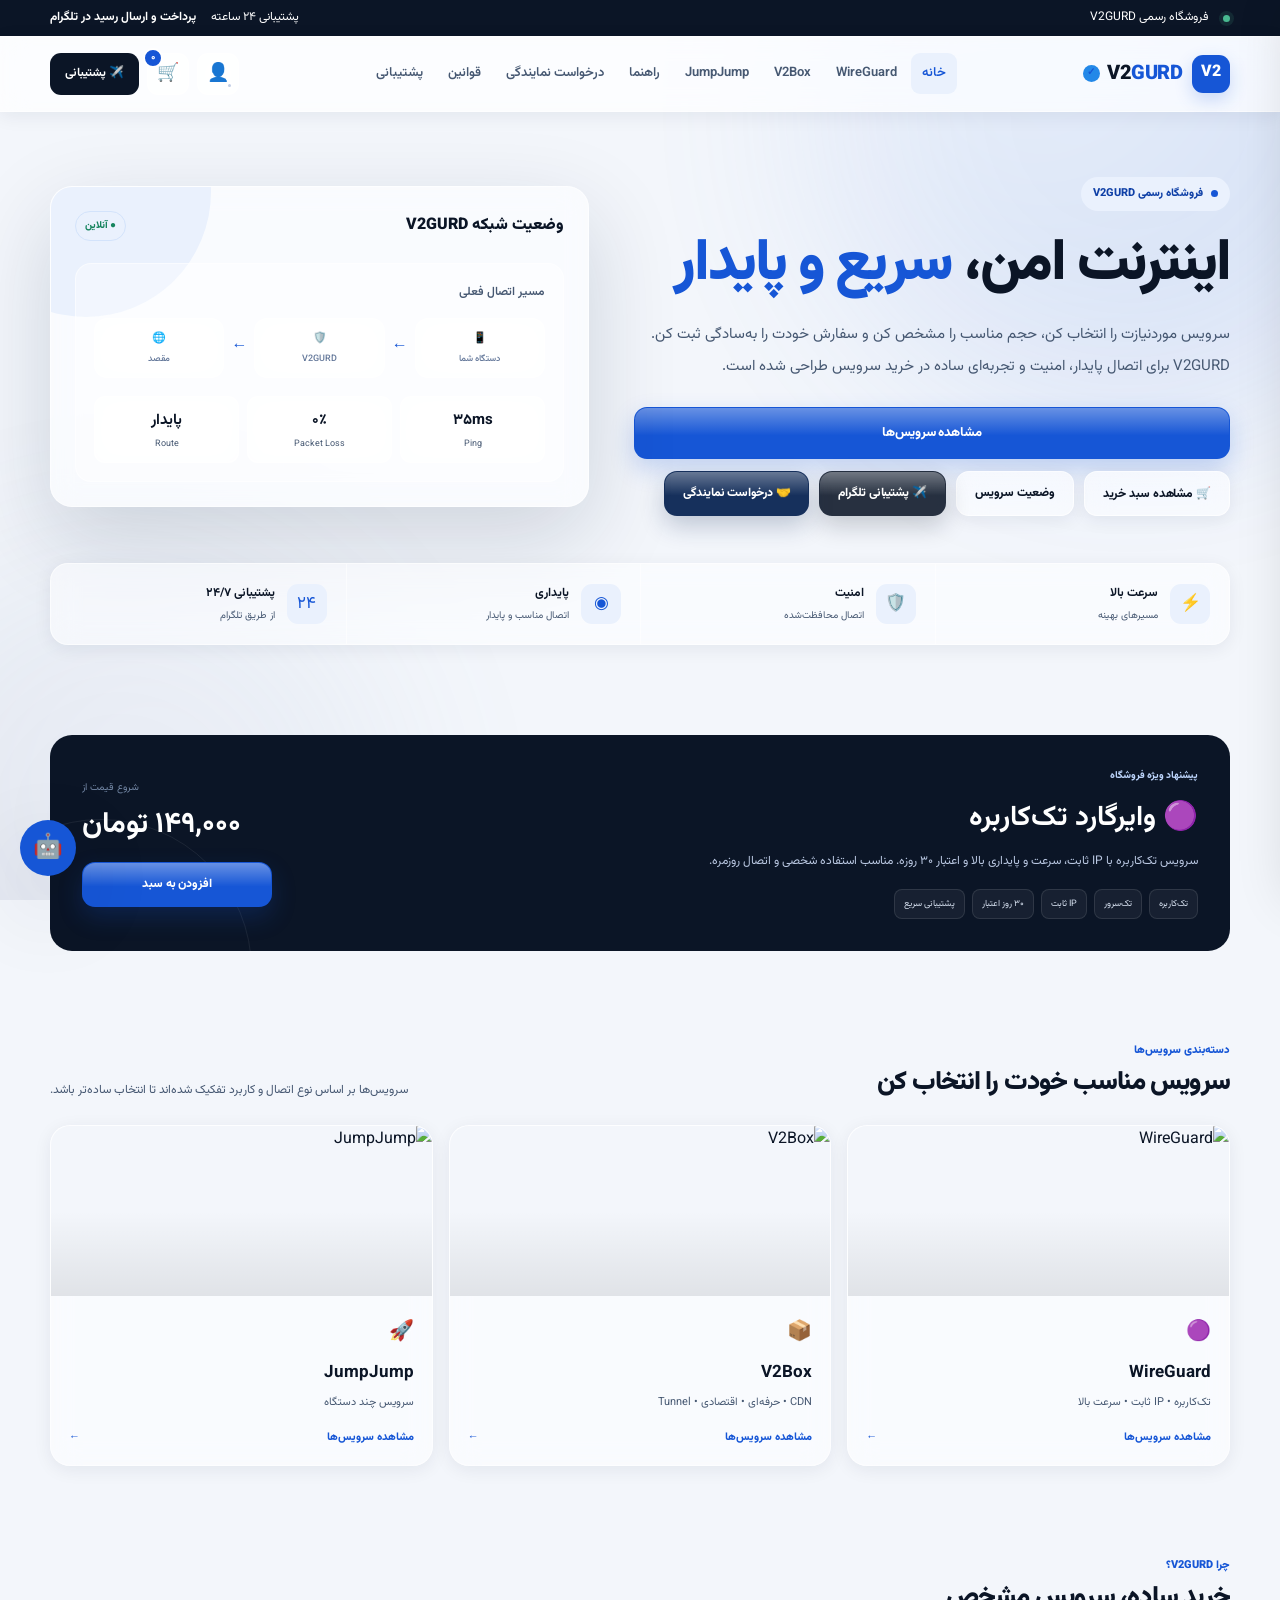
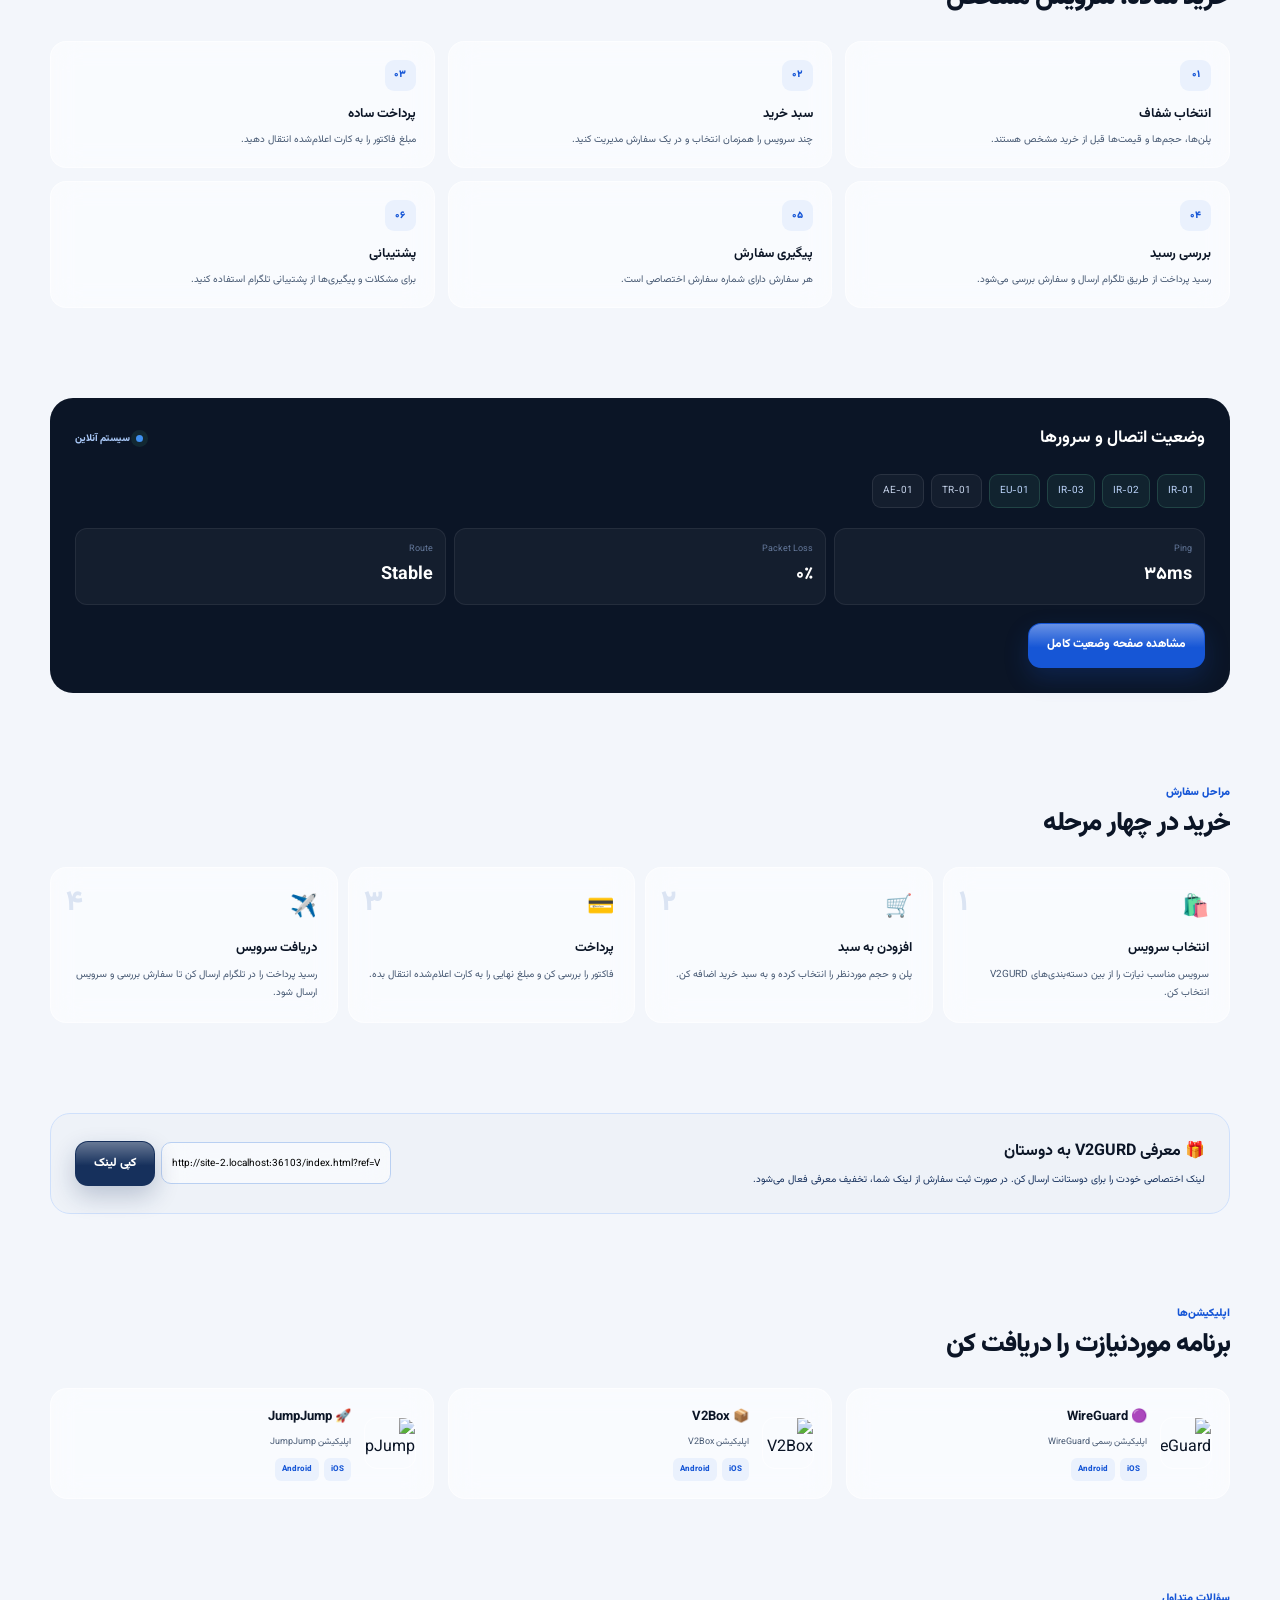
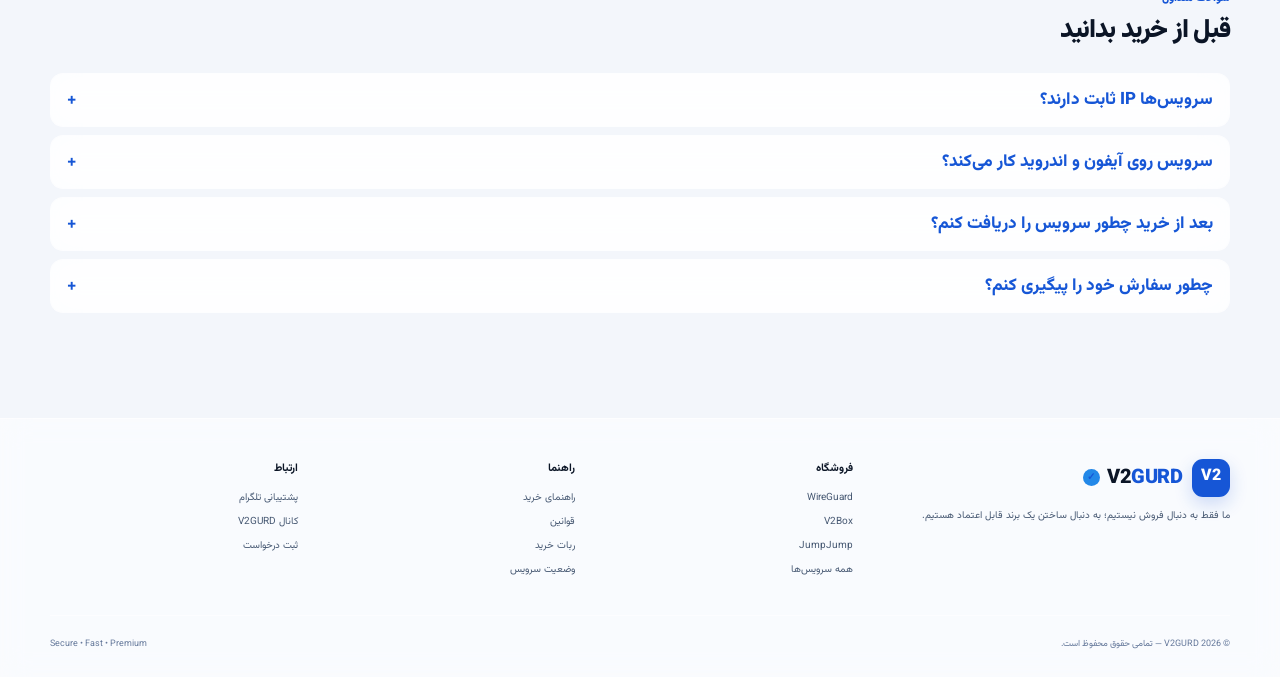
==== commit 4a48ac3e: "Update index.html" ====
--- a/index.html
+++ b/index.html
@@ -16,7 +16,7 @@
   <meta property="og:type" content="website">
   <meta property="og:url" content="https://v2gurd.github.io/-v2guard.github.io/">
 
-  <meta name="theme-color" content="#0c6b5b">
+  <meta name="theme-color" content="#123a7a">
 
   <link rel="manifest" href="manifest.json">
   <link rel="preconnect" href="https://fonts.googleapis.com">
@@ -27,17 +27,17 @@
 
   <style>
     :root{
-      --primary:#087765;
-      --primary-dark:#05594d;
-      --primary-soft:#e8f5f1;
-      --gold:#b78935;
-      --gold-soft:#fbf5e8;
-
-      --ink:#14211f;
-      --muted:#4b5c58;
-      --muted-2:#77857f;
-
-      --bg:#eef5f2;
+      --primary:#1656d6;
+      --primary-dark:#0e3fa6;
+      --primary-soft:#eaf1fd;
+      --gold:#16305c;
+      --gold-soft:#eef2f8;
+
+      --ink:#0b1526;
+      --muted:#465872;
+      --muted-2:#64789a;
+
+      --bg:#f3f6fb;
       --surface:rgba(255,255,255,.6);
       --surface-2:rgba(255,255,255,.38);
 
@@ -45,25 +45,25 @@
       --glass:rgba(255,255,255,.55);
       --glass-strong:rgba(255,255,255,.72);
       --glass-soft:rgba(255,255,255,.32);
-      --glass-blur:blur(22px) saturate(180%);
-      --glass-blur-sm:blur(12px) saturate(160%);
+      --glass-blur:blur(14px) saturate(140%);
+      --glass-blur-sm:blur(9px) saturate(130%);
 
       --border:rgba(255,255,255,.55);
-      --border-strong:rgba(20,33,31,.14);
+      --border-strong:rgba(11,21,38,.14);
 
       --success:#16845e;
       --danger:#c74848;
-      --warning:#a9781f;
-      --purple:#6946c6;
-
-      --shadow-sm:0 4px 18px rgba(20,60,50,.07);
-      --shadow:0 14px 42px rgba(20,60,50,.10);
-      --shadow-lg:0 30px 90px rgba(20,60,50,.16);
-
-      --radius-sm:10px;
-      --radius:16px;
-      --radius-lg:24px;
-      --radius-xl:32px;
+      --warning:#b45309;
+      --purple:#2f7dff;
+
+      --shadow-sm:0 4px 18px rgba(10,30,60,.07);
+      --shadow:0 14px 42px rgba(10,30,60,.10);
+      --shadow-lg:0 30px 90px rgba(10,30,60,.16);
+
+      --radius-sm:8px;
+      --radius:12px;
+      --radius-lg:18px;
+      --radius-xl:22px;
 
       --header-height:76px;
     }
@@ -106,37 +106,32 @@
     .liquid-bg span{
       position:absolute;
       border-radius:50%;
-      filter:blur(70px);
-      opacity:.55;
+      filter:blur(95px);
+      opacity:.14;
       will-change:transform;
     }
 
     .liquid-bg span:nth-child(1){
-      width:560px;
-      height:560px;
-      top:-160px;
-      right:-120px;
-      background:radial-gradient(circle at 30% 30%,#a9e6d4,#087765 75%);
-      animation:liquidFloat1 26s ease-in-out infinite;
+      width:620px;
+      height:620px;
+      top:-200px;
+      right:-160px;
+      background:radial-gradient(circle at 30% 30%,#bcd4fb,#1656d6 75%);
+      animation:liquidFloat1 32s ease-in-out infinite;
     }
 
     .liquid-bg span:nth-child(2){
-      width:480px;
-      height:480px;
-      bottom:-140px;
-      left:-100px;
-      background:radial-gradient(circle at 60% 40%,#f3ddab,#b78935 75%);
-      animation:liquidFloat2 30s ease-in-out infinite;
+      width:520px;
+      height:520px;
+      bottom:-180px;
+      left:-140px;
+      background:radial-gradient(circle at 60% 40%,#cfe0fb,#16305c 75%);
+      opacity:.10;
+      animation:liquidFloat2 36s ease-in-out infinite;
     }
 
     .liquid-bg span:nth-child(3){
-      width:420px;
-      height:420px;
-      top:38%;
-      left:42%;
-      background:radial-gradient(circle at 50% 50%,#cbb9f2,#6946c6 75%);
-      opacity:.3;
-      animation:liquidFloat3 34s ease-in-out infinite;
+      display:none;
     }
 
     @keyframes liquidFloat1{
@@ -306,6 +301,13 @@
       z-index:5000;
       backdrop-filter:var(--glass-blur);
       -webkit-backdrop-filter:var(--glass-blur);
+      transition:height .28s ease,box-shadow .28s ease,background .28s ease;
+    }
+
+    header.is-compact{
+      height:60px;
+      background:rgba(255,255,255,.88);
+      box-shadow:0 1px 0 rgba(255,255,255,.6) inset,0 12px 30px rgba(10,30,60,.09);
     }
 
     .header-inner{
@@ -335,7 +337,7 @@
       place-items:center;
       font-size:16px;
       font-weight:900;
-      box-shadow:0 7px 18px rgba(8,119,101,.2);
+      box-shadow:0 7px 18px rgba(22,86,214,.2);
     }
 
     .brand-text{
@@ -371,7 +373,7 @@
     nav a{
       padding:9px 11px;
       border-radius:9px;
-      color:#596865;
+      color:#465872;
       font-size:13px;
       font-weight:600;
       transition:.2s;
@@ -582,12 +584,12 @@
     .btn-primary{
       background:var(--primary);
       color:#fff;
-      box-shadow:0 10px 24px rgba(8,119,101,.22);
+      box-shadow:0 10px 24px rgba(22,86,214,.22);
     }
 
     .btn-primary:hover{
       background:var(--primary-dark);
-      box-shadow:0 14px 30px rgba(8,119,101,.28);
+      box-shadow:0 14px 30px rgba(22,86,214,.28);
     }
 
     .btn-outline{
@@ -604,11 +606,11 @@
     }
 
     .btn-dark{
-      background:rgba(20,33,31,.88);
+      background:rgba(11,21,38,.88);
       color:#fff;
       backdrop-filter:var(--glass-blur-sm);
       -webkit-backdrop-filter:var(--glass-blur-sm);
-      box-shadow:0 10px 24px rgba(20,33,31,.2);
+      box-shadow:0 10px 24px rgba(11,21,38,.2);
     }
 
     .btn-dark:hover{
@@ -618,13 +620,13 @@
     .btn-gold{
       background:var(--gold);
       color:#fff;
-      box-shadow:0 10px 24px rgba(183,137,53,.24);
+      box-shadow:0 10px 24px rgba(22,48,92,.24);
     }
 
     .btn-purple{
       background:var(--purple);
       color:#fff;
-      box-shadow:0 10px 24px rgba(105,70,198,.24);
+      box-shadow:0 10px 24px rgba(47,125,255,.24);
     }
 
     .btn-danger{
@@ -676,8 +678,8 @@
 
     .live-badge{
       color:var(--success);
-      background:#eaf7f1;
-      border:1px solid #d2eee3;
+      background:#eaf1fd;
+      border:1px solid #d3e3fb;
       border-radius:30px;
       padding:5px 9px;
       font-size:10px;
@@ -877,7 +879,7 @@
     }
 
     .featured-label{
-      color:#9de2d1;
+      color:#bcd4fb;
       font-size:10px;
       font-weight:800;
       margin-bottom:8px;
@@ -889,7 +891,7 @@
     }
 
     .featured p{
-      color:#b9c5c2;
+      color:#bac8e2;
       font-size:12px;
       max-width:650px;
       margin-bottom:16px;
@@ -907,7 +909,7 @@
       padding:6px 9px;
       border-radius:8px;
       font-size:9px;
-      color:#d8e0de;
+      color:#d7e1f0;
     }
 
     .featured-price{
@@ -919,7 +921,7 @@
 
     .featured-price small{
       display:block;
-      color:#8e9c98;
+      color:#7488a6;
       font-size:10px;
     }
 
@@ -956,12 +958,12 @@
     .category-card:hover{
       transform:translateY(-5px);
       box-shadow:var(--shadow);
-      border-color:#cddbd7;
+      border-color:#cfdaf0;
     }
 
     .category-image{
       height:170px;
-      background:#f0f4f3;
+      background:#f3f6fb;
       display:flex;
       align-items:center;
       justify-content:center;
@@ -1042,11 +1044,11 @@
     .product-card:hover{
       transform:translateY(-4px);
       box-shadow:var(--shadow);
-      border-color:#cbd9d5;
+      border-color:#ccd9ef;
     }
 
     .product-card.special{
-      border-color:#ddcda9;
+      border-color:#b9d0f2;
     }
 
     .product-badge{
@@ -1055,7 +1057,7 @@
       left:15px;
       background:var(--gold-soft);
       color:var(--gold);
-      border:1px solid #eadbb9;
+      border:1px solid #cfe0fb;
       border-radius:20px;
       padding:4px 8px;
       font-size:9px;
@@ -1105,7 +1107,7 @@
     }
 
     .product-features li{
-      color:#596865;
+      color:#465872;
       font-size:10px;
       display:flex;
       gap:7px;
@@ -1156,7 +1158,7 @@
     }
 
     .product-actions .btn-primary{
-      box-shadow:0 8px 18px rgba(8,119,101,.2);
+      box-shadow:0 8px 18px rgba(22,86,214,.2);
     }
 
     /* =========================
@@ -1258,7 +1260,7 @@
       height:175px;
       border-radius:17px;
       overflow:hidden;
-      background:#f1f4f3;
+      background:#f3f6fb;
       position:relative;
       z-index:1;
     }
@@ -1408,7 +1410,7 @@
 
     .process-num{
       font-size:28px;
-      color:#dce6e3;
+      color:#dbe4f3;
       font-weight:900;
       position:absolute;
       left:15px;
@@ -1456,7 +1458,7 @@
       display:flex;
       align-items:center;
       gap:6px;
-      color:#8bd9bd;
+      color:#a9c8f7;
       font-size:10px;
       font-weight:800;
     }
@@ -1464,7 +1466,7 @@
     .status-online i{
       width:7px;
       height:7px;
-      background:#55c89d;
+      background:#3f8ff0;
       border-radius:50%;
       box-shadow:0 0 0 5px rgba(85,200,157,.1);
     }
@@ -1481,12 +1483,12 @@
       border:1px solid rgba(255,255,255,.09);
       background:rgba(255,255,255,.04);
       border-radius:9px;
-      color:#c4d0cc;
+      color:#c6d3ea;
       font-size:10px;
     }
 
     .server-chip.active{
-      color:#9ce0c7;
+      color:#bcd4fb;
       border-color:rgba(96,201,157,.2);
       background:rgba(96,201,157,.08);
     }
@@ -1506,7 +1508,7 @@
 
     .live-stat span{
       display:block;
-      color:#7e8e89;
+      color:#64789a;
       font-size:9px;
     }
 
@@ -1522,7 +1524,7 @@
 
     .referral-box{
       background:var(--gold-soft);
-      border:1px solid #eadbb9;
+      border:1px solid #cfe0fb;
       border-radius:20px;
       padding:24px;
       display:flex;
@@ -1537,7 +1539,7 @@
     }
 
     .referral-box p{
-      color:#7f6a43;
+      color:#16305c;
       font-size:10px;
     }
 
@@ -1550,7 +1552,7 @@
     .referral-code input{
       width:230px;
       height:42px;
-      border:1px solid #e0d1ad;
+      border:1px solid #b9d0f2;
       background:var(--glass);backdrop-filter:var(--glass-blur);-webkit-backdrop-filter:var(--glass-blur);
       border-radius:10px;
       padding:0 10px;
@@ -1728,7 +1730,7 @@
       background:var(--surface-2);
       border:1px solid var(--border);
       border-radius:11px;
-      color:#596865;
+      color:#465872;
       font-size:10px;
     }
 
@@ -2190,7 +2192,7 @@
     }
 
     .payment-card small{
-      color:#8f9c98;
+      color:#7488a6;
       font-size:9px;
     }
 
@@ -2476,7 +2478,7 @@
     .ai-teach-title{
       font-size:10.5px;
       font-weight:900;
-      color:#7f6a2f;
+      color:#16305c;
       margin-bottom:8px;
       display:flex;
       align-items:center;
@@ -2518,7 +2520,7 @@
       font-weight:800;
       color:var(--gold);
       background:var(--gold-soft);
-      border:1px solid #eadbb9;
+      border:1px solid #cfe0fb;
       border-radius:20px;
       padding:3px 8px;
       margin-right:6px;
@@ -2842,7 +2844,7 @@
     }
       /* AUTH / ACCOUNT */
     .account-header-btn{position:relative}
-    .account-dot{position:absolute;width:7px;height:7px;right:5px;bottom:5px;border-radius:50%;background:#bfc9c6;border:2px solid #fff}
+    .account-dot{position:absolute;width:7px;height:7px;right:5px;bottom:5px;border-radius:50%;background:#c1cee6;border:2px solid #fff}
     .account-dot.online{background:var(--success)}
     .auth-tabs{display:grid;grid-template-columns:1fr 1fr;gap:6px;margin-bottom:16px;padding:4px;background:var(--surface-2);border:1px solid var(--border);border-radius:11px}
     .auth-tab{min-height:38px;border:0;border-radius:8px;background:transparent;color:var(--muted);font-size:11px;font-weight:800}
@@ -2861,8 +2863,8 @@
     .account-item strong{font-size:10px}
     .account-item small{display:block;color:var(--muted);font-size:8px;margin-top:2px}
     .account-status{padding:4px 7px;border-radius:20px;font-size:8px;font-weight:800;white-space:nowrap}
-    .account-status.pending{background:#fff7e7;color:var(--warning)}
-    .account-status.approved{background:#eaf7f1;color:var(--success)}
+    .account-status.pending{background:#eef2f8;color:var(--warning)}
+    .account-status.approved{background:#eaf1fd;color:var(--success)}
     .account-status.rejected{background:#fff2f2;color:var(--danger)}
     .subscription-value{margin-top:8px;padding:8px;border-radius:8px;background:var(--surface-2);border:1px dashed var(--border-strong);direction:ltr;text-align:left;font-size:9px;overflow:auto;white-space:nowrap}
     .account-empty{padding:14px;border:1px dashed var(--border-strong);border-radius:11px;color:var(--muted);text-align:center;font-size:9px}
@@ -3609,7 +3611,7 @@
                 height:100%;
                 display:grid;
                 place-items:center;
-                background:linear-gradient(135deg,#e8f5f1,#f8f4ea);
+                background:linear-gradient(135deg,#eaf1fd,#eef4fb);
                 font-size:70px;
               ">🛒</div>
             </div>
@@ -3661,7 +3663,7 @@
                 height:100%;
                 display:grid;
                 place-items:center;
-                background:#f2f5f4;
+                background:#f3f6fb;
                 font-size:65px;
               ">📋</div>
             </div>
@@ -3745,7 +3747,7 @@
                 height:100%;
                 display:grid;
                 place-items:center;
-                background:linear-gradient(135deg,#e8f5f1,#f5f7f6);
+                background:linear-gradient(135deg,#eaf1fd,#f3f6fb);
                 font-size:65px;
               ">💬</div>
             </div>
@@ -7525,6 +7527,27 @@
       init();
     }
 
+    /* ==========================================
+       جلوه بصری Navbar هنگام اسکرول (فقط ظاهری)
+       این بخش هیچ منطق تجاری/داده‌ای را تغییر نمی‌دهد
+       فقط کلاس is-compact را روی هدر اضافه/حذف می‌کند
+    ========================================== */
+    (function(){
+      var headerEl=document.querySelector("header");
+      if(!headerEl)return;
+      var ticking=false;
+      function onScroll(){
+        if(ticking)return;
+        ticking=true;
+        requestAnimationFrame(function(){
+          headerEl.classList.toggle("is-compact",window.scrollY>18);
+          ticking=false;
+        });
+      }
+      window.addEventListener("scroll",onScroll,{passive:true});
+      onScroll();
+    })();
+
   </script>
 
 </body>
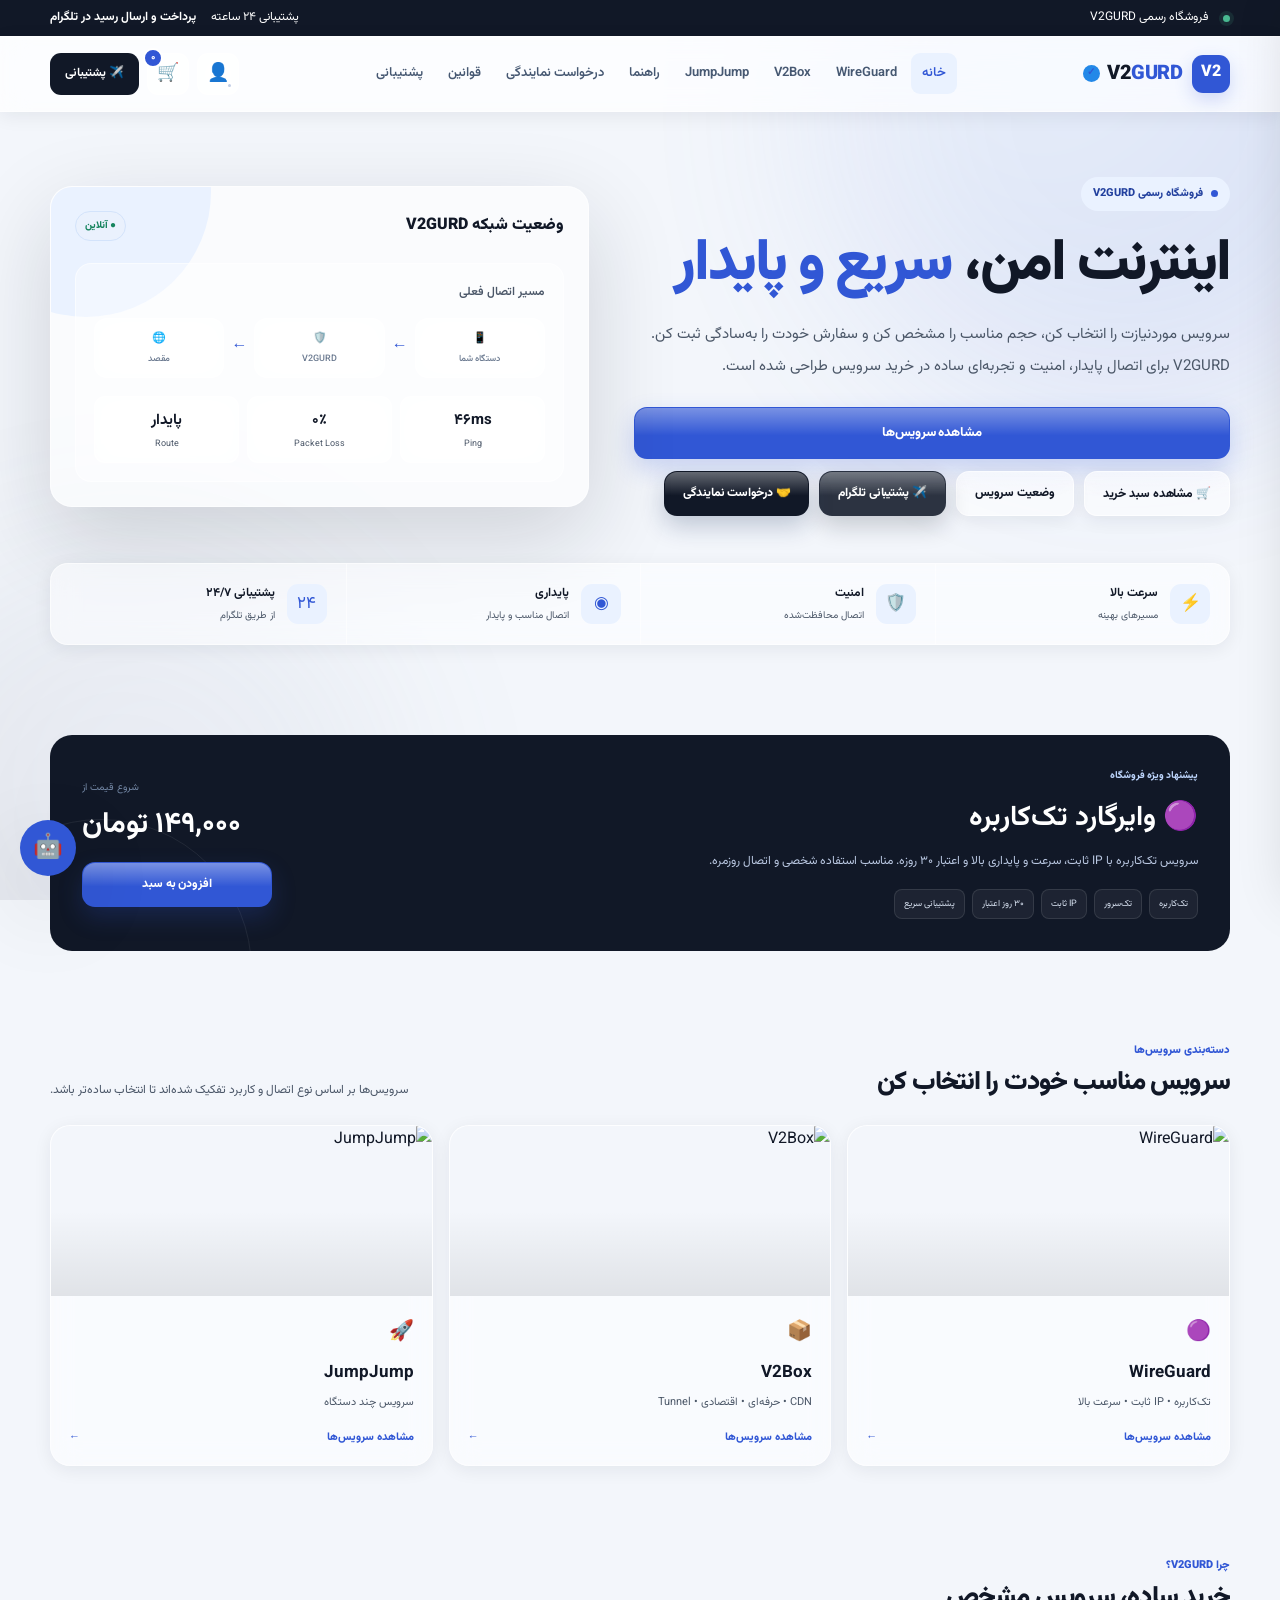
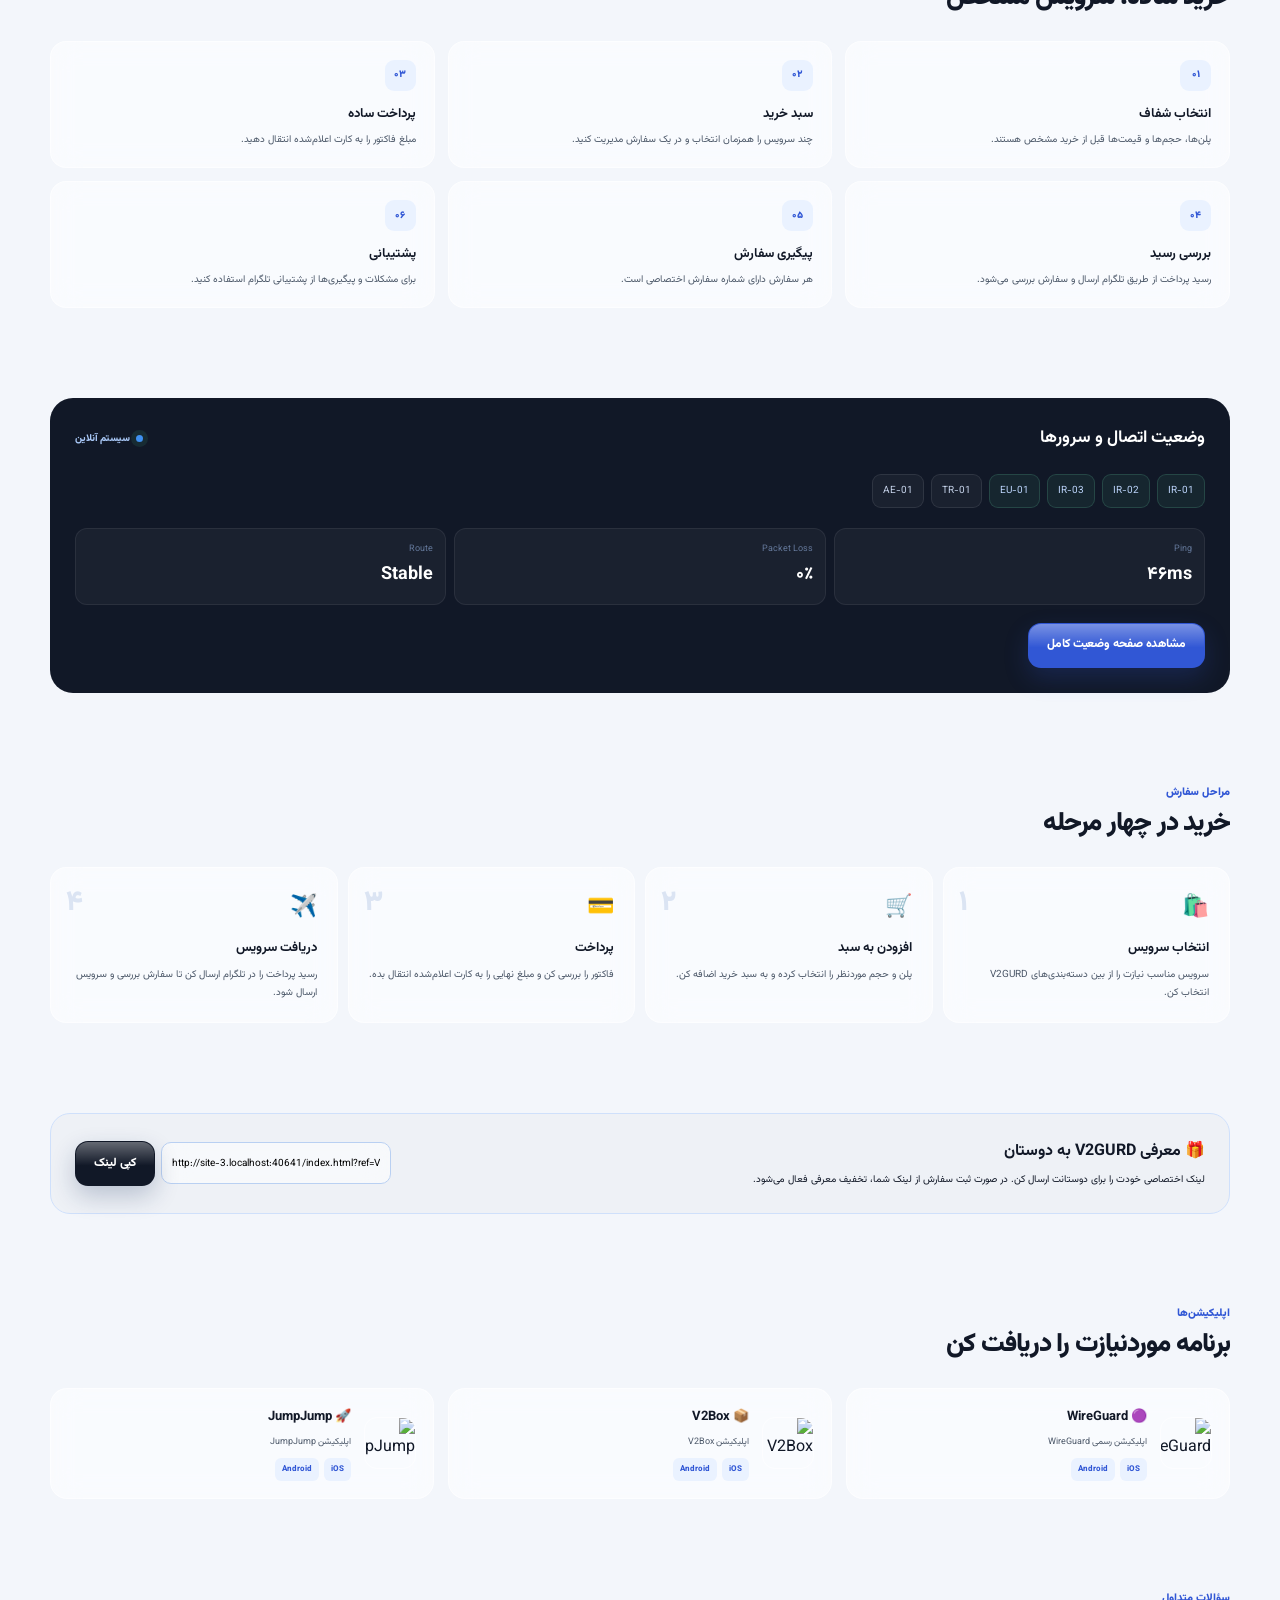
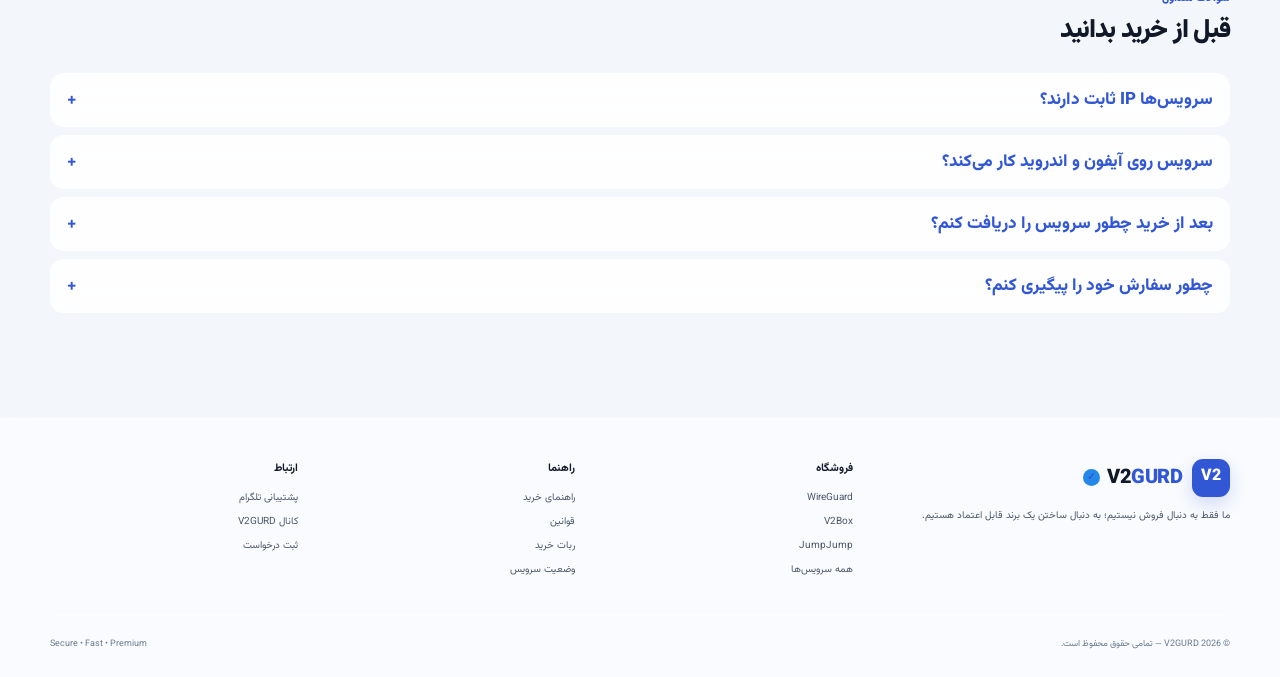
==== commit 80be6c27: "Update index.html" ====
--- a/index.html
+++ b/index.html
@@ -27,15 +27,15 @@
 
   <style>
     :root{
-      --primary:#1656d6;
-      --primary-dark:#0e3fa6;
-      --primary-soft:#eaf1fd;
-      --gold:#16305c;
-      --gold-soft:#eef2f8;
-
-      --ink:#0b1526;
-      --muted:#465872;
-      --muted-2:#64789a;
+      --primary:#3157d5;
+      --primary-dark:#22409e;
+      --primary-soft:#eaf2ff;
+      --gold:#111827;
+      --gold-soft:#eef1f6;
+
+      --ink:#111827;
+      --muted:#4b5768;
+      --muted-2:#6b7a90;
 
       --bg:#f3f6fb;
       --surface:rgba(255,255,255,.6);
@@ -49,16 +49,16 @@
       --glass-blur-sm:blur(9px) saturate(130%);
 
       --border:rgba(255,255,255,.55);
-      --border-strong:rgba(11,21,38,.14);
+      --border-strong:rgba(17,24,39,.14);
 
       --success:#16845e;
       --danger:#c74848;
       --warning:#b45309;
-      --purple:#2f7dff;
-
-      --shadow-sm:0 4px 18px rgba(10,30,60,.07);
-      --shadow:0 14px 42px rgba(10,30,60,.10);
-      --shadow-lg:0 30px 90px rgba(10,30,60,.16);
+      --purple:#3157d5;
+
+      --shadow-sm:0 4px 18px rgba(17,24,39,.07);
+      --shadow:0 14px 42px rgba(17,24,39,.10);
+      --shadow-lg:0 30px 90px rgba(17,24,39,.16);
 
       --radius-sm:8px;
       --radius:12px;
@@ -116,7 +116,7 @@
       height:620px;
       top:-200px;
       right:-160px;
-      background:radial-gradient(circle at 30% 30%,#bcd4fb,#1656d6 75%);
+      background:radial-gradient(circle at 30% 30%,#bcd4fb,#3157d5 75%);
       animation:liquidFloat1 32s ease-in-out infinite;
     }
 
@@ -125,7 +125,7 @@
       height:520px;
       bottom:-180px;
       left:-140px;
-      background:radial-gradient(circle at 60% 40%,#cfe0fb,#16305c 75%);
+      background:radial-gradient(circle at 60% 40%,#cfe0fb,#111827 75%);
       opacity:.10;
       animation:liquidFloat2 36s ease-in-out infinite;
     }
@@ -151,6 +151,29 @@
 
     @media (prefers-reduced-motion:reduce){
       .liquid-bg span{animation:none;}
+    }
+
+    /* =========================
+       SCROLL REVEAL (بصری صرف)
+    ========================== */
+
+    .reveal{
+      opacity:0;
+      transform:translateY(22px);
+      transition:opacity .7s cubic-bezier(.2,.7,.2,1),transform .7s cubic-bezier(.2,.7,.2,1);
+    }
+
+    .reveal.in-view{
+      opacity:1;
+      transform:translateY(0);
+    }
+
+    @media (prefers-reduced-motion:reduce){
+      .reveal{
+        opacity:1;
+        transform:none;
+        transition:none;
+      }
     }
 
     @media(max-width:720px){
@@ -307,7 +330,7 @@
     header.is-compact{
       height:60px;
       background:rgba(255,255,255,.88);
-      box-shadow:0 1px 0 rgba(255,255,255,.6) inset,0 12px 30px rgba(10,30,60,.09);
+      box-shadow:0 1px 0 rgba(255,255,255,.6) inset,0 12px 30px rgba(17,24,39,.09);
     }
 
     .header-inner{
@@ -337,7 +360,7 @@
       place-items:center;
       font-size:16px;
       font-weight:900;
-      box-shadow:0 7px 18px rgba(22,86,214,.2);
+      box-shadow:0 7px 18px rgba(49,87,213,.2);
     }
 
     .brand-text{
@@ -490,6 +513,23 @@
       align-items:center;
     }
 
+    .hero-grid > *{
+      animation:heroFadeUp .8s cubic-bezier(.2,.7,.2,1) both;
+    }
+
+    .hero-grid > *:nth-child(2){
+      animation-delay:.12s;
+    }
+
+    @keyframes heroFadeUp{
+      from{opacity:0;transform:translateY(18px);}
+      to{opacity:1;transform:translateY(0);}
+    }
+
+    @media (prefers-reduced-motion:reduce){
+      .hero-grid > *{animation:none;}
+    }
+
     .eyebrow{
       display:inline-flex;
       align-items:center;
@@ -561,7 +601,7 @@
       letter-spacing:-.1px;
       overflow:hidden;
       isolation:isolate;
-      transition:transform .22s,box-shadow .22s,background .22s,color .22s,border-color .22s;
+      transition:transform .28s cubic-bezier(.2,.8,.2,1),box-shadow .28s cubic-bezier(.2,.8,.2,1),background .22s,color .22s,border-color .22s;
     }
 
     .btn::before{
@@ -573,8 +613,25 @@
       pointer-events:none;
     }
 
+    .btn::after{
+      content:"";
+      position:absolute;
+      top:0;
+      bottom:0;
+      left:-60%;
+      width:40%;
+      background:linear-gradient(115deg,rgba(255,255,255,0) 0%,rgba(255,255,255,.35) 50%,rgba(255,255,255,0) 100%);
+      transform:skewX(-18deg);
+      pointer-events:none;
+      transition:left .55s ease;
+    }
+
+    .btn:hover::after{
+      left:120%;
+    }
+
     .btn:active{
-      transform:translateY(0) scale(.98);
+      transform:translateY(0) scale(.97);
     }
 
     .btn:hover{
@@ -584,12 +641,12 @@
     .btn-primary{
       background:var(--primary);
       color:#fff;
-      box-shadow:0 10px 24px rgba(22,86,214,.22);
+      box-shadow:0 10px 24px rgba(49,87,213,.22);
     }
 
     .btn-primary:hover{
       background:var(--primary-dark);
-      box-shadow:0 14px 30px rgba(22,86,214,.28);
+      box-shadow:0 14px 30px rgba(49,87,213,.28);
     }
 
     .btn-outline{
@@ -606,11 +663,11 @@
     }
 
     .btn-dark{
-      background:rgba(11,21,38,.88);
+      background:rgba(17,24,39,.88);
       color:#fff;
       backdrop-filter:var(--glass-blur-sm);
       -webkit-backdrop-filter:var(--glass-blur-sm);
-      box-shadow:0 10px 24px rgba(11,21,38,.2);
+      box-shadow:0 10px 24px rgba(17,24,39,.2);
     }
 
     .btn-dark:hover{
@@ -626,7 +683,7 @@
     .btn-purple{
       background:var(--purple);
       color:#fff;
-      box-shadow:0 10px 24px rgba(47,125,255,.24);
+      box-shadow:0 10px 24px rgba(49,87,213,.24);
     }
 
     .btn-danger{
@@ -1158,7 +1215,7 @@
     }
 
     .product-actions .btn-primary{
-      box-shadow:0 8px 18px rgba(22,86,214,.2);
+      box-shadow:0 8px 18px rgba(49,87,213,.2);
     }
 
     /* =========================
@@ -1539,7 +1596,7 @@
     }
 
     .referral-box p{
-      color:#16305c;
+      color:#111827;
       font-size:10px;
     }
 
@@ -2478,7 +2535,7 @@
     .ai-teach-title{
       font-size:10.5px;
       font-weight:900;
-      color:#16305c;
+      color:#111827;
       margin-bottom:8px;
       display:flex;
       align-items:center;
@@ -7548,6 +7605,33 @@
       onScroll();
     })();
 
+    /* ==========================================
+       جلوه Scroll Reveal (فقط بصری - بدون تغییر داده)
+    ========================================== */
+    (function(){
+      var targets=document.querySelectorAll(
+        ".section, .featured, .trust-grid, .hero-card, .category-card, .footer-grid, .inner-hero-box"
+      );
+      if(!targets.length)return;
+      targets.forEach(function(el,i){
+        el.classList.add("reveal");
+        el.style.transitionDelay=(Math.min(i%4,3)*70)+"ms";
+      });
+      if(!("IntersectionObserver" in window)){
+        targets.forEach(function(el){el.classList.add("in-view");});
+        return;
+      }
+      var io=new IntersectionObserver(function(entries){
+        entries.forEach(function(entry){
+          if(entry.isIntersecting){
+            entry.target.classList.add("in-view");
+            io.unobserve(entry.target);
+          }
+        });
+      },{threshold:.12,rootMargin:"0px 0px -60px 0px"});
+      targets.forEach(function(el){io.observe(el);});
+    })();
+
   </script>
 
 </body>
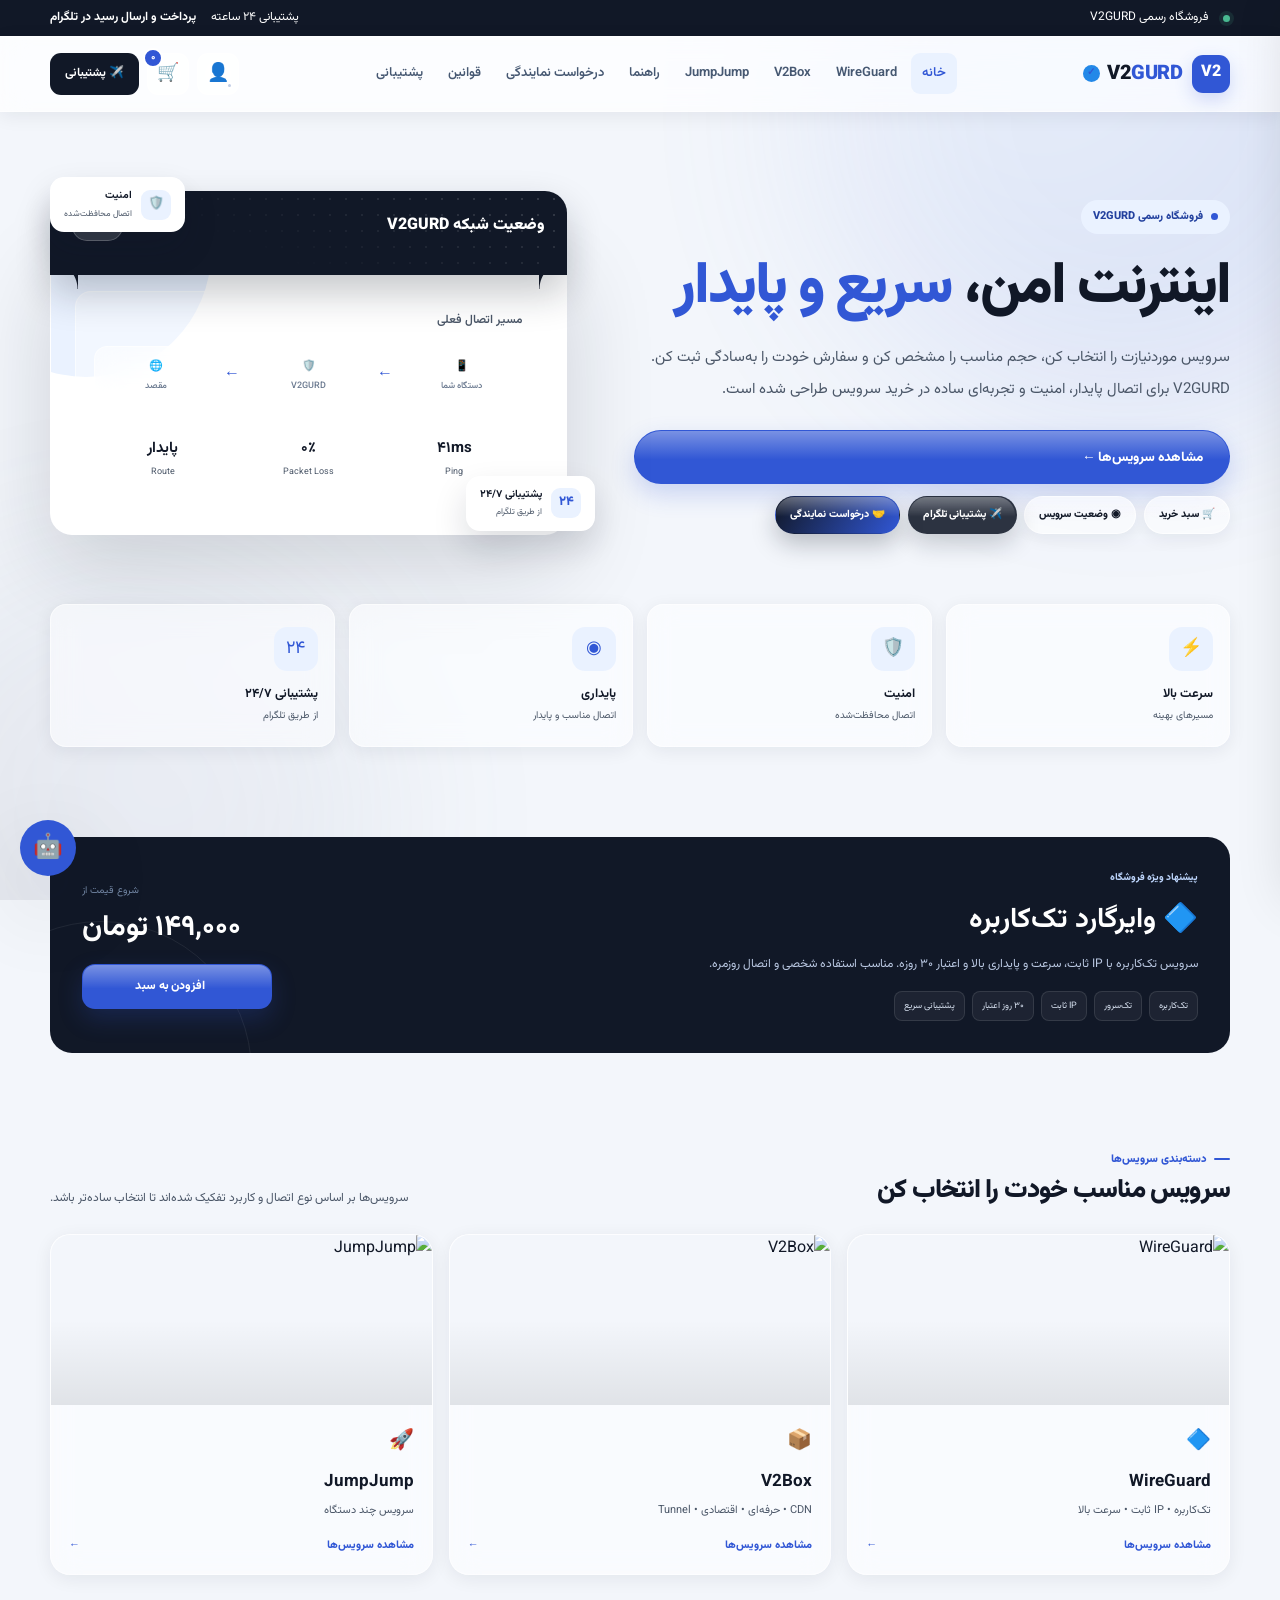
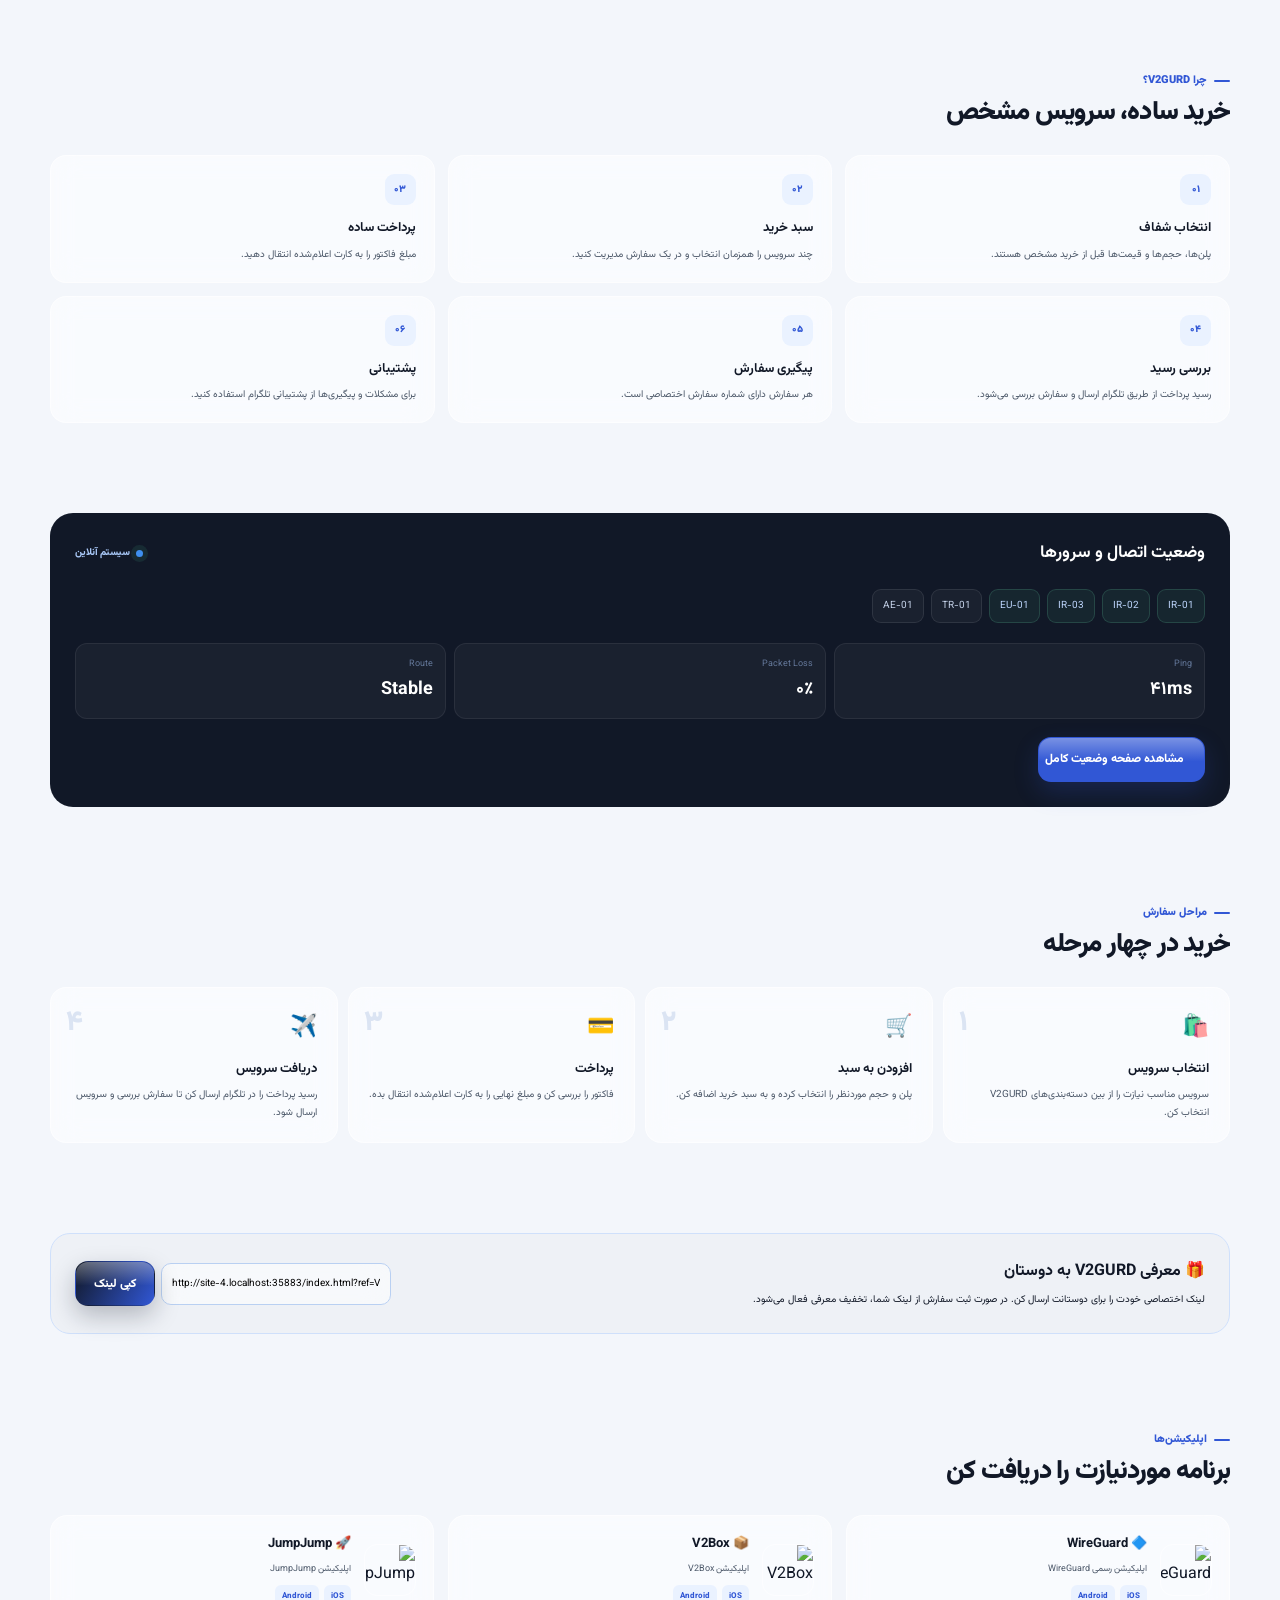
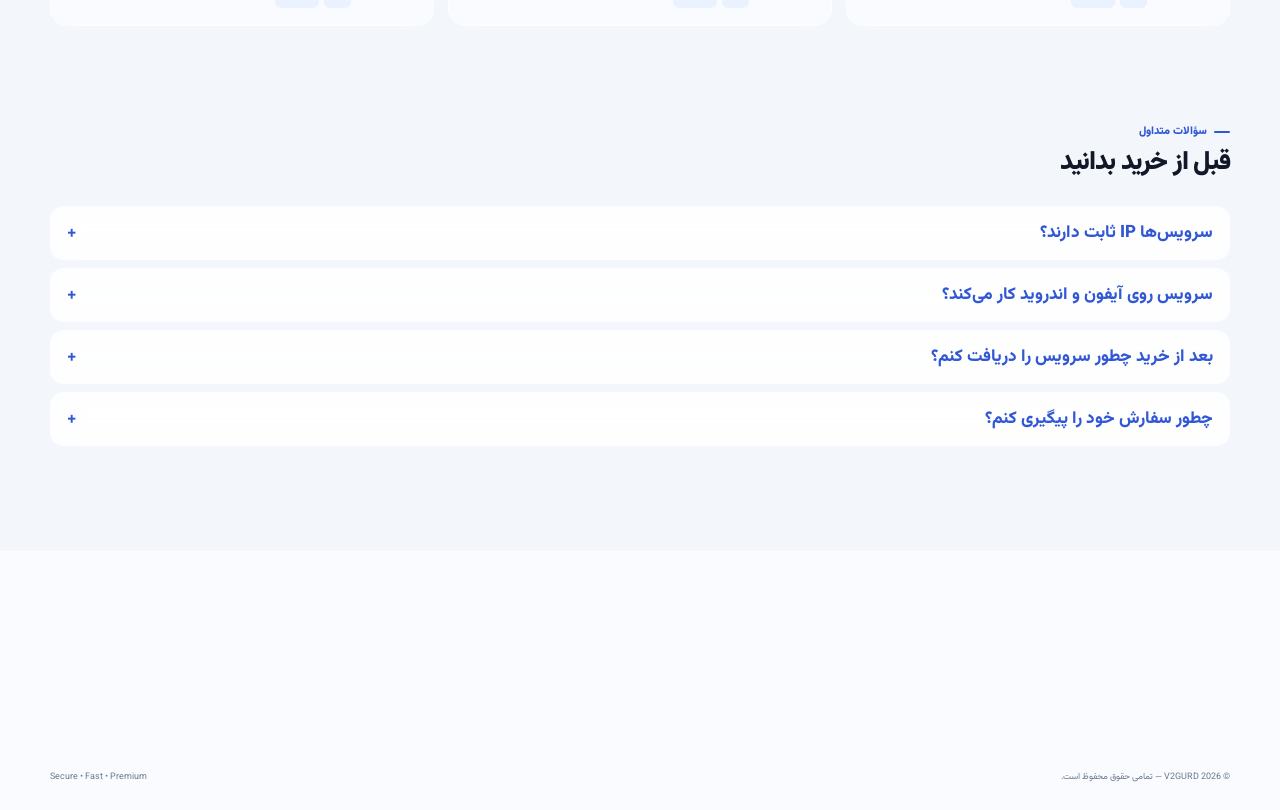
==== commit 55031ea5: "Update index.html" ====
--- a/index.html
+++ b/index.html
@@ -572,18 +572,32 @@
 
     .hero-actions{
       display:flex;
+      flex-direction:column;
+      align-items:flex-start;
+      gap:12px;
+    }
+
+    .hero-actions .btn-primary{
+      min-height:54px;
+      padding:0 26px;
+      font-size:13.5px;
+      border-radius:999px;
+      align-self:stretch;
+      justify-content:space-between;
+    }
+
+    .hero-secondary-actions{
+      display:flex;
       flex-wrap:wrap;
       align-items:center;
-      gap:10px;
-    }
-
-    .hero-actions .btn-primary{
-      order:-1;
-      flex-basis:100%;
-      min-height:52px;
-      padding:0 24px;
-      font-size:13px;
-      margin-bottom:2px;
+      gap:8px;
+    }
+
+    .hero-secondary-actions .btn{
+      min-height:38px;
+      padding:0 14px;
+      font-size:10.5px;
+      border-radius:999px;
     }
 
     .btn{
@@ -642,11 +656,32 @@
       background:var(--primary);
       color:#fff;
       box-shadow:0 10px 24px rgba(49,87,213,.22);
+      padding-right:20px;
+      padding-left:6px;
+      gap:10px;
+    }
+
+    .btn-primary::after{
+      content:"←";
+      width:26px;
+      height:26px;
+      border-radius:50%;
+      background:rgba(255,255,255,.22);
+      display:inline-flex;
+      align-items:center;
+      justify-content:center;
+      font-size:13px;
+      flex-shrink:0;
+      transition:transform .3s cubic-bezier(.2,.7,.2,1);
     }
 
     .btn-primary:hover{
       background:var(--primary-dark);
       box-shadow:0 14px 30px rgba(49,87,213,.28);
+    }
+
+    .btn-primary:hover::after{
+      transform:translateX(-4px);
     }
 
     .btn-outline{
@@ -675,9 +710,13 @@
     }
 
     .btn-gold{
-      background:var(--gold);
+      background:linear-gradient(120deg,var(--ink),var(--primary));
       color:#fff;
-      box-shadow:0 10px 24px rgba(22,48,92,.24);
+      box-shadow:0 10px 24px rgba(17,24,39,.26);
+    }
+
+    .btn-gold:hover{
+      box-shadow:0 14px 30px rgba(17,24,39,.32);
     }
 
     .btn-purple{
@@ -696,16 +735,143 @@
 
     .hero-visual{
       position:relative;
+      padding:14px 22px 22px 0;
+    }
+
+    .hero-floater{
+      position:absolute;
+      z-index:3;
+      display:flex;
+      align-items:center;
+      gap:9px;
+      background:#fff;
+      border:1px solid var(--border);
+      border-radius:14px;
+      padding:9px 13px;
+      box-shadow:0 16px 34px rgba(17,24,39,.14);
+      animation:floaterBob 5s ease-in-out infinite;
+    }
+
+    .hero-floater span{
+      width:30px;
+      height:30px;
+      border-radius:9px;
+      background:var(--primary-soft);
+      color:var(--primary);
+      display:grid;
+      place-items:center;
+      font-size:13px;
+      font-weight:800;
+      flex-shrink:0;
+    }
+
+    .hero-floater strong{
+      display:block;
+      font-size:10.5px;
+    }
+
+    .hero-floater small{
+      display:block;
+      color:var(--muted);
+      font-size:8.5px;
+      margin-top:1px;
+    }
+
+    .hero-floater-1{
+      top:0;
+      left:0;
+      animation-delay:0s;
+    }
+
+    .hero-floater-2{
+      bottom:26px;
+      right:-6px;
+      animation-delay:1.4s;
+    }
+
+    @keyframes floaterBob{
+      0%,100%{transform:translateY(0);}
+      50%{transform:translateY(-9px);}
+    }
+
+    @media (prefers-reduced-motion:reduce){
+      .hero-floater{animation:none;}
+    }
+
+    @media (max-width:640px){
+      .hero-floater{display:none;}
+    }
+
+    .hero-shape{
+      position:relative;
+    }
+
+    .hero-shape-top{
+      position:relative;
+      z-index:2;
+      background:var(--ink);
+      border-radius:var(--radius-xl) var(--radius-xl) 0 0;
+      padding:20px 22px 34px;
+      overflow:visible;
+      box-shadow:0 18px 38px rgba(17,24,39,.24);
+    }
+
+    .hero-shape-dots{
+      position:absolute;
+      inset:0;
+      border-radius:var(--radius-xl) var(--radius-xl) 0 0;
+      overflow:hidden;
+      background-image:radial-gradient(rgba(255,255,255,.16) 1.4px,transparent 1.4px);
+      background-size:16px 16px;
+      -webkit-mask-image:linear-gradient(200deg,#000,transparent 65%);
+      mask-image:linear-gradient(200deg,#000,transparent 65%);
+      pointer-events:none;
+    }
+
+    .hero-shape-top .hero-card-header{
+      position:relative;
+      z-index:1;
+      margin-bottom:0;
+    }
+
+    .hero-shape-top .hero-card-title{
+      color:#fff;
+    }
+
+    .hero-shape-top .live-badge{
+      background:rgba(255,255,255,.14);
+      border-color:rgba(255,255,255,.22);
+      color:#bcd4fb;
+    }
+
+    .hero-notch{
+      position:absolute;
+      bottom:-14px;
+      width:28px;
+      height:28px;
+    }
+
+    .hero-notch-l{
+      left:0;
+      background:radial-gradient(circle at bottom left,transparent 27px,var(--ink) 28px);
+    }
+
+    .hero-notch-r{
+      right:0;
+      background:radial-gradient(circle at bottom right,transparent 27px,var(--ink) 28px);
     }
 
     .hero-card{
-      background:var(--glass);backdrop-filter:var(--glass-blur);-webkit-backdrop-filter:var(--glass-blur);
+      background:#fff;
       border:1px solid var(--border);
-      border-radius:var(--radius-xl);
-      padding:24px;
+      border-top:none;
+      border-radius:0 0 var(--radius-xl) var(--radius-xl);
+      padding:44px 24px 24px;
+      margin-top:-28px;
       box-shadow:var(--shadow-lg);
       position:relative;
       overflow:hidden;
+      z-index:1;
     }
 
     .hero-card::before{
@@ -828,40 +994,66 @@
     .trust-grid{
       display:grid;
       grid-template-columns:repeat(4,1fr);
+      gap:14px;
+    }
+
+    .trust-item{
+      padding:22px 16px;
+      display:flex;
+      flex-direction:column;
+      align-items:flex-start;
+      gap:12px;
       background:var(--glass);backdrop-filter:var(--glass-blur);-webkit-backdrop-filter:var(--glass-blur);
       border:1px solid var(--border);
-      border-radius:18px;
+      border-radius:16px;
+      box-shadow:var(--shadow-sm);
+      position:relative;
       overflow:hidden;
-      box-shadow:var(--shadow-sm);
-    }
-
-    .trust-item{
-      padding:19px;
-      display:flex;
-      align-items:center;
-      gap:12px;
-      border-left:1px solid var(--border);
-    }
-
-    .trust-item:last-child{
-      border-left:0;
+      transition:transform .3s cubic-bezier(.2,.7,.2,1),box-shadow .3s,border-color .3s;
+    }
+
+    .trust-item::before{
+      content:"";
+      position:absolute;
+      top:0;
+      right:0;
+      left:0;
+      height:3px;
+      background:linear-gradient(90deg,var(--primary),transparent);
+      opacity:0;
+      transition:opacity .3s;
+    }
+
+    .trust-item:hover{
+      transform:translateY(-5px);
+      box-shadow:var(--shadow);
+      border-color:#ccd9ef;
+    }
+
+    .trust-item:hover::before{
+      opacity:1;
     }
 
     .trust-icon{
-      width:40px;
-      height:40px;
-      border-radius:11px;
+      width:44px;
+      height:44px;
+      border-radius:13px;
       background:var(--primary-soft);
       color:var(--primary);
       display:grid;
       place-items:center;
-      font-size:17px;
+      font-size:18px;
       flex-shrink:0;
+      transition:transform .3s cubic-bezier(.2,.7,.2,1);
+    }
+
+    .trust-item:hover .trust-icon{
+      transform:scale(1.08) rotate(-4deg);
     }
 
     .trust-item strong{
       display:block;
-      font-size:12px;
+      font-size:12.5px;
     }
 
     .trust-item span{
@@ -869,6 +1061,7 @@
       color:var(--muted);
       font-size:10px;
       margin-top:2px;
+      line-height:1.7;
     }
 
     /* =========================
@@ -888,10 +1081,22 @@
     }
 
     .section-kicker{
+      display:inline-flex;
+      align-items:center;
+      gap:7px;
       color:var(--primary);
       font-size:11px;
       font-weight:900;
       margin-bottom:4px;
+    }
+
+    .section-kicker::before{
+      content:"";
+      width:16px;
+      height:2px;
+      border-radius:2px;
+      background:var(--primary);
+      display:inline-block;
     }
 
     .section-title{
@@ -1090,17 +1295,17 @@
       background:var(--glass);backdrop-filter:var(--glass-blur);-webkit-backdrop-filter:var(--glass-blur);
       border:1px solid var(--border);
       border-radius:20px;
-      padding:19px;
+      padding:14px 14px 20px;
       box-shadow:var(--shadow-sm);
       position:relative;
-      transition:.25s;
+      transition:transform .32s cubic-bezier(.2,.7,.2,1),box-shadow .32s,border-color .32s;
       display:flex;
       flex-direction:column;
     }
 
     .product-card:hover{
-      transform:translateY(-4px);
-      box-shadow:var(--shadow);
+      transform:translateY(-6px);
+      box-shadow:var(--shadow-lg);
       border-color:#ccd9ef;
     }
 
@@ -1108,41 +1313,98 @@
       border-color:#b9d0f2;
     }
 
+    .product-photo{
+      position:relative;
+      min-height:118px;
+      border-radius:14px;
+      background:linear-gradient(155deg,var(--primary),var(--primary-dark));
+      display:grid;
+      place-items:center;
+      margin-bottom:16px;
+      overflow:visible;
+      transition:transform .3s cubic-bezier(.2,.7,.2,1);
+    }
+
+    .product-card.special .product-photo{
+      background:linear-gradient(155deg,var(--ink),var(--primary-dark) 65%,var(--primary));
+    }
+
+    .product-card:hover .product-photo{
+      transform:translateY(-2px);
+    }
+
+    .product-photo-icon{
+      width:44px;
+      height:44px;
+      color:#fff;
+      opacity:.95;
+    }
+
     .product-badge{
       position:absolute;
-      top:15px;
-      left:15px;
-      background:var(--gold-soft);
-      color:var(--gold);
-      border:1px solid #cfe0fb;
+      top:10px;
+      left:10px;
+      display:inline-flex;
+      align-items:center;
+      gap:5px;
+      background:rgba(255,255,255,.16);
+      backdrop-filter:blur(6px);
+      -webkit-backdrop-filter:blur(6px);
+      color:#fff;
+      border:1px solid rgba(255,255,255,.3);
       border-radius:20px;
-      padding:4px 8px;
-      font-size:9px;
-      font-weight:900;
-    }
-
-    .product-top{
-      display:flex;
-      align-items:center;
-      gap:12px;
-      margin-bottom:15px;
-      padding-left:70px;
-    }
-
-    .product-icon{
-      width:46px;
-      height:46px;
-      background:var(--primary-soft);
-      color:var(--primary);
-      border-radius:13px;
+      padding:5px 10px 5px 8px;
+      font-size:8.5px;
+      font-weight:800;
+    }
+
+    .product-badge::before{
+      content:"";
+      width:5px;
+      height:5px;
+      border-radius:50%;
+      background:#bcd4fb;
+      flex-shrink:0;
+    }
+
+    .product-cart-btn{
+      position:absolute;
+      bottom:-18px;
+      left:12px;
+      width:42px;
+      height:42px;
+      border-radius:50%;
+      background:var(--ink);
+      color:#fff;
       display:grid;
       place-items:center;
-      font-size:21px;
-      flex-shrink:0;
+      border:3px solid #fff;
+      box-shadow:0 10px 20px rgba(17,24,39,.3);
+      cursor:pointer;
+      transition:transform .25s cubic-bezier(.2,.7,.2,1),background .25s;
+      z-index:2;
+    }
+
+    .product-cart-btn:hover{
+      transform:scale(1.1);
+      background:var(--primary);
+    }
+
+    .product-cart-btn:active{
+      transform:scale(.94);
+    }
+
+    .product-cart-btn svg{
+      width:17px;
+      height:17px;
+    }
+
+    .product-top{
+      padding:0 2px;
     }
 
     .product-top h3{
-      font-size:15px;
+      font-size:14.5px;
       line-height:1.5;
     }
 
@@ -1152,29 +1414,13 @@
       margin-top:2px;
     }
 
-    .product-features{
-      list-style:none;
-      display:grid;
-      gap:7px;
-      padding:14px 0;
-      border-top:1px solid var(--border);
-      border-bottom:1px solid var(--border);
-      margin-bottom:16px;
+    .product-summary{
+      font-size:9.5px;
+      color:var(--muted);
+      line-height:1.8;
+      padding:0 2px;
+      margin:9px 0 0;
       flex:1;
-    }
-
-    .product-features li{
-      color:#465872;
-      font-size:10px;
-      display:flex;
-      gap:7px;
-      align-items:flex-start;
-    }
-
-    .product-features li::before{
-      content:"✓";
-      color:var(--success);
-      font-weight:900;
     }
 
     .product-price-row{
@@ -1182,7 +1428,8 @@
       align-items:flex-end;
       justify-content:space-between;
       gap:10px;
-      margin-bottom:12px;
+      padding:0 2px;
+      margin:14px 0 12px;
     }
 
     .price-label{
@@ -1191,7 +1438,7 @@
     }
 
     .price{
-      font-size:21px;
+      font-size:19px;
       font-weight:900;
       direction:rtl;
     }
@@ -1203,19 +1450,33 @@
     }
 
     .product-actions{
-      display:grid;
-      grid-template-columns:1.5fr 1fr;
-      gap:8px;
-    }
-
-    .product-actions .btn{
-      min-height:42px;
-      padding:0 10px;
-      font-size:10.5px;
-    }
-
-    .product-actions .btn-primary{
-      box-shadow:0 8px 18px rgba(49,87,213,.2);
+      padding:0 2px;
+    }
+
+    .product-actions .btn-outline{
+      width:100%;
+      min-height:36px;
+      border:1px solid var(--border);
+      background:transparent;
+      backdrop-filter:none;
+      -webkit-backdrop-filter:none;
+      box-shadow:none;
+      color:var(--ink);
+      font-size:10px;
+      font-weight:800;
+      border-radius:11px;
+    }
+
+    .product-actions .btn-outline:hover{
+      background:var(--primary-soft);
+      border-color:#cfe0fb;
+      color:var(--primary);
+      transform:translateY(0);
+    }
+
+    .product-actions .btn-outline::after,
+    .product-actions .btn-outline::before{
+      display:none;
     }
 
     /* =========================
@@ -2702,11 +2963,12 @@
       }
 
       .hero-actions{
-        display:grid;
-        grid-template-columns:1fr 1fr;
-      }
-
-      .hero-actions .btn{
+        display:flex;
+        flex-direction:column;
+        align-items:stretch;
+      }
+
+      .hero-actions .btn-primary{
         width:100%;
       }
 
@@ -3071,70 +3333,95 @@
 
             <div class="hero-actions">
               <button class="btn btn-primary" onclick="showPage('wireguard')">
-                مشاهده سرویس‌ها
+                مشاهده سرویس‌ها ←
               </button>
 
-              <button class="btn btn-outline" onclick="openCart()">
-                🛒 مشاهده سبد خرید
-              </button>
-
-              <a class="btn btn-outline" href="status.html">
-                وضعیت سرویس
-              </a>
-
-              <a class="btn btn-dark" href="https://t.me/Vtwoguard" target="_blank">
-                ✈️ پشتیبانی تلگرام
-              </a>
-
-              <a href="agency-request.html" class="btn btn-gold">
-                🤝 درخواست نمایندگی
-              </a>
+              <div class="hero-secondary-actions">
+                <button class="btn btn-outline" onclick="openCart()">
+                  🛒 سبد خرید
+                </button>
+
+                <a class="btn btn-outline" href="status.html">
+                  ◉ وضعیت سرویس
+                </a>
+
+                <a class="btn btn-dark" href="https://t.me/Vtwoguard" target="_blank">
+                  ✈️ پشتیبانی تلگرام
+                </a>
+
+                <a href="agency-request.html" class="btn btn-gold">
+                  🤝 درخواست نمایندگی
+                </a>
+              </div>
             </div>
           </div>
 
           <div class="hero-visual">
-            <div class="hero-card">
-
-              <div class="hero-card-header">
-                <div class="hero-card-title">وضعیت شبکه V2GURD</div>
-                <div class="live-badge">● آنلاین</div>
+            <div class="hero-floater hero-floater-1">
+              <span>🛡️</span>
+              <div>
+                <strong>امنیت</strong>
+                <small>اتصال محافظت‌شده</small>
               </div>
-
-              <div class="network-card">
-
-                <div class="network-title">
-                  مسیر اتصال فعلی
+            </div>
+
+            <div class="hero-floater hero-floater-2">
+              <span>۲۴</span>
+              <div>
+                <strong>پشتیبانی ۲۴/۷</strong>
+                <small>از طریق تلگرام</small>
+              </div>
+            </div>
+
+            <div class="hero-shape">
+
+              <div class="hero-shape-top">
+                <div class="hero-shape-dots"></div>
+                <div class="hero-card-header">
+                  <div class="hero-card-title">وضعیت شبکه V2GURD</div>
+                  <div class="live-badge">● آنلاین</div>
                 </div>
-
-                <div class="network-route">
-                  <div class="route-node">
-                    📱
-                    <small>دستگاه شما</small>
+                <div class="hero-notch hero-notch-l"></div>
+                <div class="hero-notch hero-notch-r"></div>
+              </div>
+
+              <div class="hero-card">
+
+                <div class="network-card">
+
+                  <div class="network-title">
+                    مسیر اتصال فعلی
                   </div>
 
-                  <div class="route-arrow">←</div>
-
-                  <div class="route-node">
-                    🛡️
-                    <small>V2GURD</small>
+                  <div class="network-route">
+                    <div class="route-node">
+                      📱
+                      <small>دستگاه شما</small>
+                    </div>
+
+                    <div class="route-arrow">←</div>
+
+                    <div class="route-node">
+                      🛡️
+                      <small>V2GURD</small>
+                    </div>
+
+                    <div class="route-arrow">←</div>
+
+                    <div class="route-node">
+                      🌐
+                      <small>مقصد</small>
+                    </div>
                   </div>
 
-                  <div class="route-arrow">←</div>
-
-                  <div class="route-node">
-                    🌐
-                    <small>مقصد</small>
-                  </div>
-                </div>
-
-                <div class="network-stats">
-                  <div class="stat">
-                    <strong id="heroPing">۳۸ms</strong>
-                    <span>Ping</span>
-                  </div>
-
-                  <div class="stat">
-                    <strong id="heroLoss">۰٪</strong>
+                  <div class="network-stats">
+                    <div class="stat">
+                      <strong id="heroPing">۳۸ms</strong>
+                      <span>Ping</span>
+                    </div>
+
+                    <div class="stat">
+                      <strong id="heroLoss">۰٪</strong>
                     <span>Packet Loss</span>
                   </div>
 
@@ -3147,6 +3434,7 @@
               </div>
 
             </div>
+          </div>
           </div>
 
         </div>
@@ -3201,7 +3489,7 @@
             <div>
               <div class="featured-label">پیشنهاد ویژه فروشگاه</div>
 
-              <h2>🟣 وایرگارد تک‌کاربره</h2>
+              <h2>🔷 وایرگارد تک‌کاربره</h2>
 
               <p>
                 سرویس تک‌کاربره با IP ثابت، سرعت و پایداری بالا و اعتبار ۳۰ روزه.
@@ -3443,7 +3731,7 @@
                 سرویس تک‌کاربره
               </div>
 
-              <h1>🟣 وایرگارد</h1>
+              <h1>🔷 وایرگارد</h1>
 
               <p>
                 اتصال امن و پایدار برای استفاده شخصی با IP ثابت،
@@ -4262,7 +4550,7 @@
     </button>
 
     <button data-mobile-page="wireguard" onclick="showPage('wireguard')">
-      <span>🟣</span>
+      <span>🔷</span>
       فروشگاه
     </button>
 
@@ -4301,7 +4589,7 @@
     const CATEGORIES = [
       {
         id:"wireguard",
-        icon:"🟣",
+        icon:"🔷",
         title:"WireGuard",
         desc:"تک‌کاربره • IP ثابت • سرعت بالا",
         image:IMAGES.wireguard
@@ -4514,7 +4802,7 @@
 
     const DOWNLOADS = [
       {
-        icon:"🟣",
+        icon:"🔷",
         title:"WireGuard",
         image:IMAGES.wireguard,
         description:"اپلیکیشن رسمی WireGuard",
@@ -4589,7 +4877,7 @@
       FIXED_PRODUCTS[plan.id] = {
         id:plan.id,
         category:"WireGuard",
-        name:`🟣 وایرگارد ${toFa(plan.gb)} گیگ`,
+        name:`🔷 وایرگارد ${toFa(plan.gb)} گیگ`,
         shortName:`وایرگارد ${toFa(plan.gb)} گیگ`,
         price:plan.price,
         type:"wireguard",
@@ -5563,6 +5851,22 @@
        WIREGUARD
     ========================================== */
 
+    /* ==========================================
+       آیکون‌های خطی محصولات (فقط بصری - جایگزین ایموجی)
+    ========================================== */
+    const PRODUCT_ICONS = {
+      shield:`<svg viewBox="0 0 24 24" fill="none" stroke="currentColor" stroke-width="1.8" stroke-linecap="round" stroke-linejoin="round"><path d="M12 3l7 3v6c0 4.5-3 7.5-7 9-4-1.5-7-4.5-7-9V6l7-3z"/><path d="M9.5 12l1.8 1.8L15 10"/></svg>`,
+      box:`<svg viewBox="0 0 24 24" fill="none" stroke="currentColor" stroke-width="1.8" stroke-linecap="round" stroke-linejoin="round"><path d="M21 8l-9-5-9 5 9 5 9-5z"/><path d="M3 8v8l9 5 9-5V8"/><path d="M12 13v8"/></svg>`,
+      bolt:`<svg viewBox="0 0 24 24" fill="none" stroke="currentColor" stroke-width="1.8" stroke-linecap="round" stroke-linejoin="round"><path d="M13 2L4 14h6l-1 8 9-12h-6l1-8z"/></svg>`,
+      crown:`<svg viewBox="0 0 24 24" fill="none" stroke="currentColor" stroke-width="1.8" stroke-linecap="round" stroke-linejoin="round"><path d="M3 18h18"/><path d="M4 18l-1-9 5 4 4-6 4 6 5-4-1 9"/></svg>`
+    };
+
+    const CART_ICON_SVG = `<svg viewBox="0 0 24 24" fill="none" stroke="currentColor" stroke-width="2" stroke-linecap="round" stroke-linejoin="round"><circle cx="9" cy="20" r="1"/><circle cx="18" cy="20" r="1"/><path d="M2 3h2l2.4 12.2a2 2 0 0 0 2 1.6h7.6a2 2 0 0 0 2-1.6L21 7H6"/></svg>`;
+
+    function productIcon(name){
+      return PRODUCT_ICONS[name] || PRODUCT_ICONS.box;
+    }
+
     function renderWireguard(plans = WIREGUARD_PLANS){
 
       const box =
@@ -5580,39 +5884,36 @@
 
             <article class="product-card ${plan.special ? "special" : ""}">
 
-              ${
-                plan.special
-                ? `<div class="product-badge">پیشنهاد ویژه</div>`
-                : ""
-              }
+              <div class="product-photo">
+                ${
+                  plan.special
+                  ? `<div class="product-badge">پیشنهاد ویژه</div>`
+                  : ""
+                }
+                <div class="product-photo-icon">
+                  ${productIcon("shield")}
+                </div>
+                <button
+                  class="product-cart-btn"
+                  onclick="addFixedProduct('${plan.id}')"
+                  aria-label="افزودن به سبد">
+                  ${CART_ICON_SVG}
+                </button>
+              </div>
 
               <div class="product-top">
-
-                <div class="product-icon">
-                  🟣
+                <h3>
+                  وایرگارد ${toFa(plan.gb)} گیگ
+                </h3>
+
+                <div class="product-type">
+                  تک‌کاربره • ۳۰ روزه
                 </div>
-
-                <div>
-                  <h3>
-                    وایرگارد ${toFa(plan.gb)} گیگ
-                  </h3>
-
-                  <div class="product-type">
-                    تک‌کاربره • ۳۰ روزه
-                  </div>
-                </div>
-
               </div>
 
-              <ul class="product-features">
-
-                <li>تک‌کاربره و تک‌سرور</li>
-                <li>IP ثابت</li>
-                <li>سرعت و پایداری بالا</li>
-                <li>اعتبار ۳۰ روزه</li>
-                <li>پشتیبانی سریع</li>
-
-              </ul>
+              <p class="product-summary">
+                تک‌کاربره و تک‌سرور • IP ثابت • سرعت و پایداری بالا
+              </p>
 
               <div class="product-price-row">
 
@@ -5634,15 +5935,9 @@
               <div class="product-actions">
 
                 <button
-                  class="btn btn-primary"
-                  onclick="addFixedProduct('${plan.id}')">
-                  افزودن به سبد
-                </button>
-
-                <button
                   class="btn btn-outline"
                   onclick="openProductDetail('${plan.id}')">
-                  جزئیات
+                  مشاهده جزئیات ←
                 </button>
 
               </div>
@@ -5700,42 +5995,36 @@
 
           <article class="product-card ${plan.special ? "special" : ""}">
 
-            ${
-              plan.special
-              ? `<div class="product-badge">${plan.status}</div>`
-              : ""
-            }
+            <div class="product-photo">
+              ${
+                plan.special
+                ? `<div class="product-badge">${plan.status}</div>`
+                : ""
+              }
+              <div class="product-photo-icon">
+                ${productIcon("box")}
+              </div>
+              <button
+                class="product-cart-btn"
+                onclick="addV2BoxProduct('${plan.id}')"
+                aria-label="افزودن به سبد">
+                ${CART_ICON_SVG}
+              </button>
+            </div>
 
             <div class="product-top">
-
-              <div class="product-icon">
-                ${plan.icon}
+              <h3>
+                ${plan.title}
+              </h3>
+
+              <div class="product-type">
+                ${plan.type} • ${plan.status}
               </div>
-
-              <div>
-                <h3>
-                  ${plan.title}
-                </h3>
-
-                <div class="product-type">
-                  ${plan.type} • ${plan.status}
-                </div>
-              </div>
-
             </div>
 
-            <ul class="product-features">
-
-              ${plan.desc.map(
-                item =>
-                  `<li>${item}</li>`
-              ).join("")}
-
-              <li>
-                مناسب: ${plan.bestFor}
-              </li>
-
-            </ul>
+            <p class="product-summary">
+              ${plan.desc.slice(0,2).join(" • ")} • مناسب: ${plan.bestFor}
+            </p>
 
             <div class="volume-box">
 
@@ -5776,15 +6065,9 @@
             <div class="product-actions">
 
               <button
-                class="btn btn-primary"
-                onclick="addV2BoxProduct('${plan.id}')">
-                افزودن به سبد
-              </button>
-
-              <button
                 class="btn btn-outline"
                 onclick="openV2BoxDetail('${plan.id}')">
-                جزئیات
+                مشاهده جزئیات ←
               </button>
 
             </div>
@@ -5885,54 +6168,37 @@
 
             <article class="product-card ${plan.special ? "special" : ""}">
 
-              ${
-                plan.special
-                ? `<div class="product-badge">${plan.status}</div>`
-                : ""
-              }
+              <div class="product-photo">
+                ${
+                  plan.special
+                  ? `<div class="product-badge">${plan.status}</div>`
+                  : ""
+                }
+                <div class="product-photo-icon">
+                  ${productIcon("bolt")}
+                </div>
+                <button
+                  class="product-cart-btn"
+                  onclick="addFixedProduct('${plan.id}')"
+                  aria-label="افزودن به سبد">
+                  ${CART_ICON_SVG}
+                </button>
+              </div>
 
               <div class="product-top">
-
-                <div class="product-icon">
-                  🚀
+                <h3>
+                  JumpJump
+                </h3>
+
+                <div class="product-type">
+                  ${toFa(plan.devices)} دستگاه •
+                  ${toFa(plan.months)} ماه
                 </div>
-
-                <div>
-                  <h3>
-                    JumpJump
-                  </h3>
-
-                  <div class="product-type">
-                    ${toFa(plan.devices)} دستگاه •
-                    ${toFa(plan.months)} ماه
-                  </div>
-                </div>
-
               </div>
 
-              <ul class="product-features">
-
-                <li>
-                  ${toFa(plan.devices)} دستگاه
-                </li>
-
-                <li>
-                  ${toFa(plan.months)} ماه اعتبار
-                </li>
-
-                <li>
-                  سرویس چند دستگاه
-                </li>
-
-                <li>
-                  پشتیبانی V2GURD
-                </li>
-
-                <li>
-                  مناسب استفاده روزمره
-                </li>
-
-              </ul>
+              <p class="product-summary">
+                سرویس چند دستگاه • پشتیبانی V2GURD • مناسب استفاده روزمره
+              </p>
 
               <div class="product-price-row">
 
@@ -5956,19 +6222,9 @@
               <div class="product-actions">
 
                 <button
-                  class="btn ${
-                    plan.special
-                    ? "btn-gold"
-                    : "btn-primary"
-                  }"
-                  onclick="addFixedProduct('${plan.id}')">
-                  افزودن به سبد
-                </button>
-
-                <button
                   class="btn btn-outline"
                   onclick="openProductDetail('${plan.id}')">
-                  جزئیات
+                  مشاهده جزئیات ←
                 </button>
 
               </div>
@@ -6250,7 +6506,7 @@
       ).innerHTML = `
 
         <div class="detail-icon">
-          ${product.type === "wireguard" ? "🟣" : "🚀"}
+          ${product.type === "wireguard" ? "🔷" : "🚀"}
         </div>
 
         <div class="detail-title">
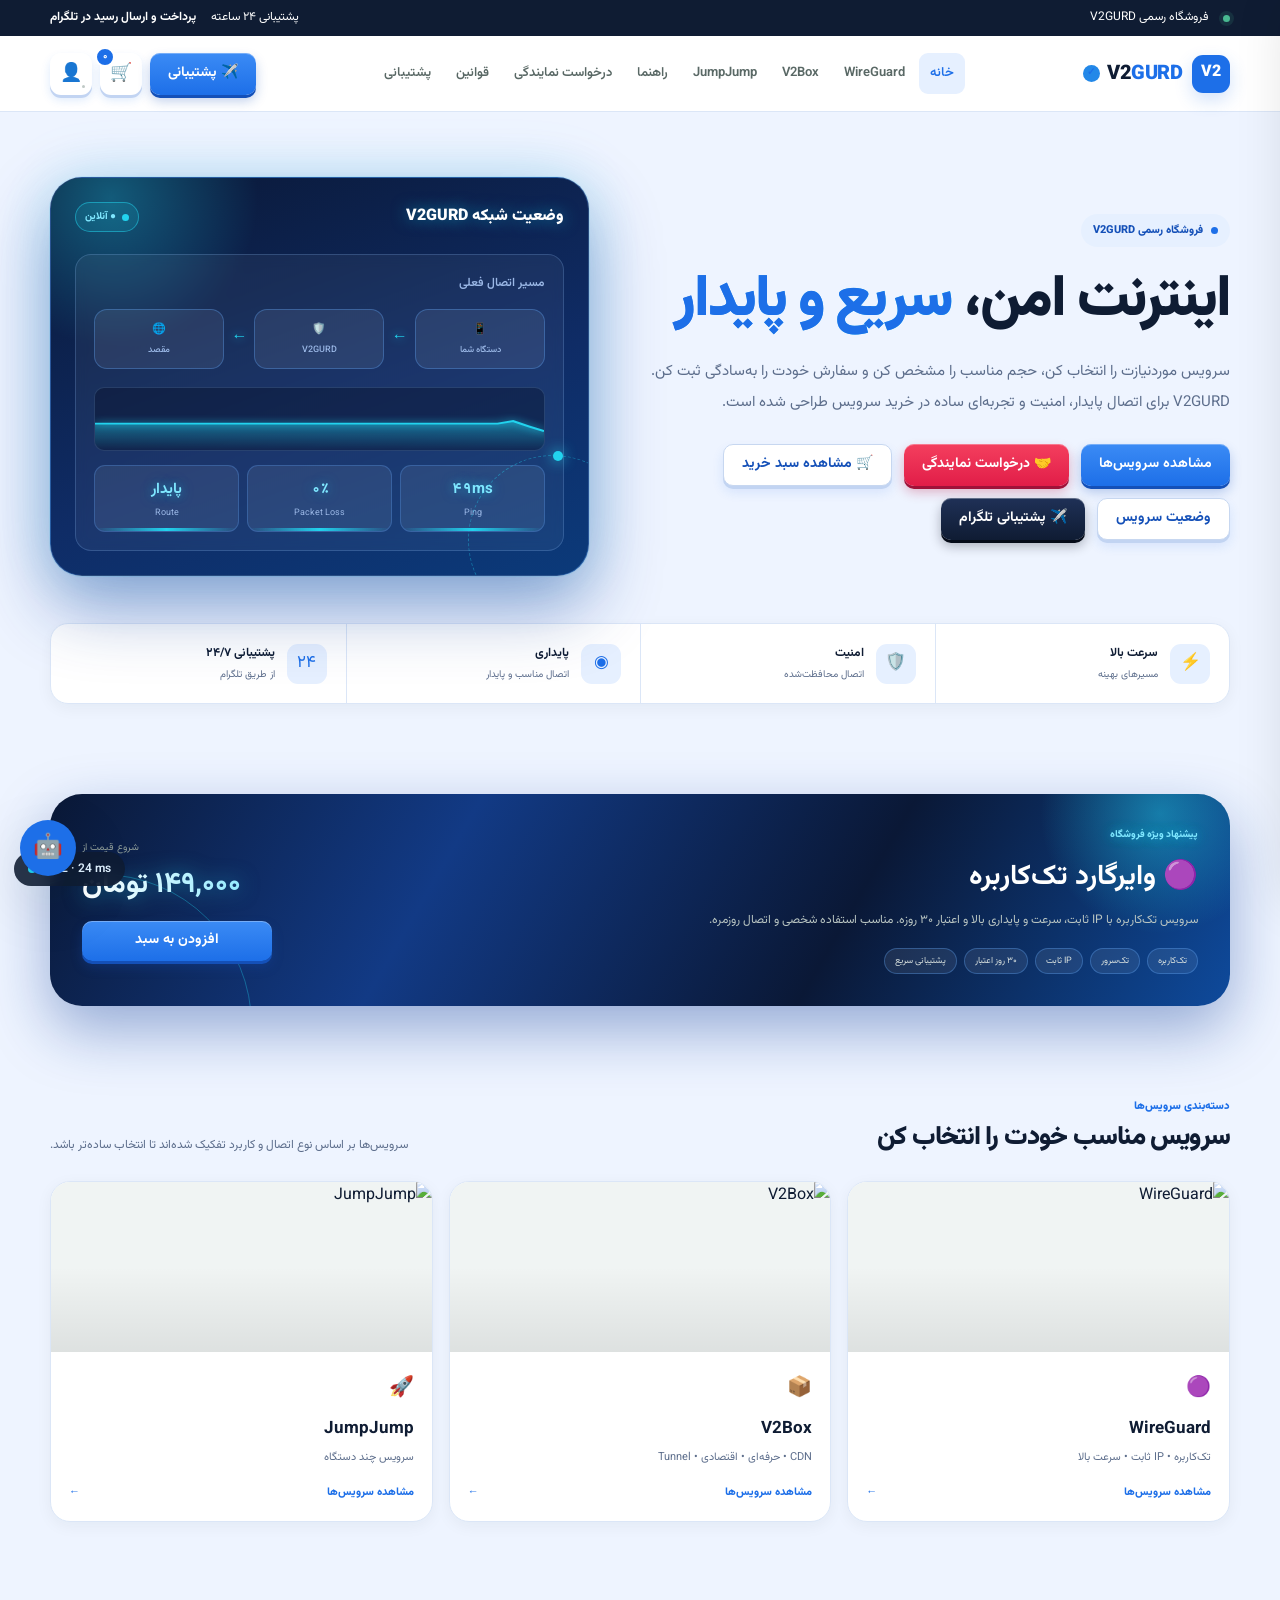
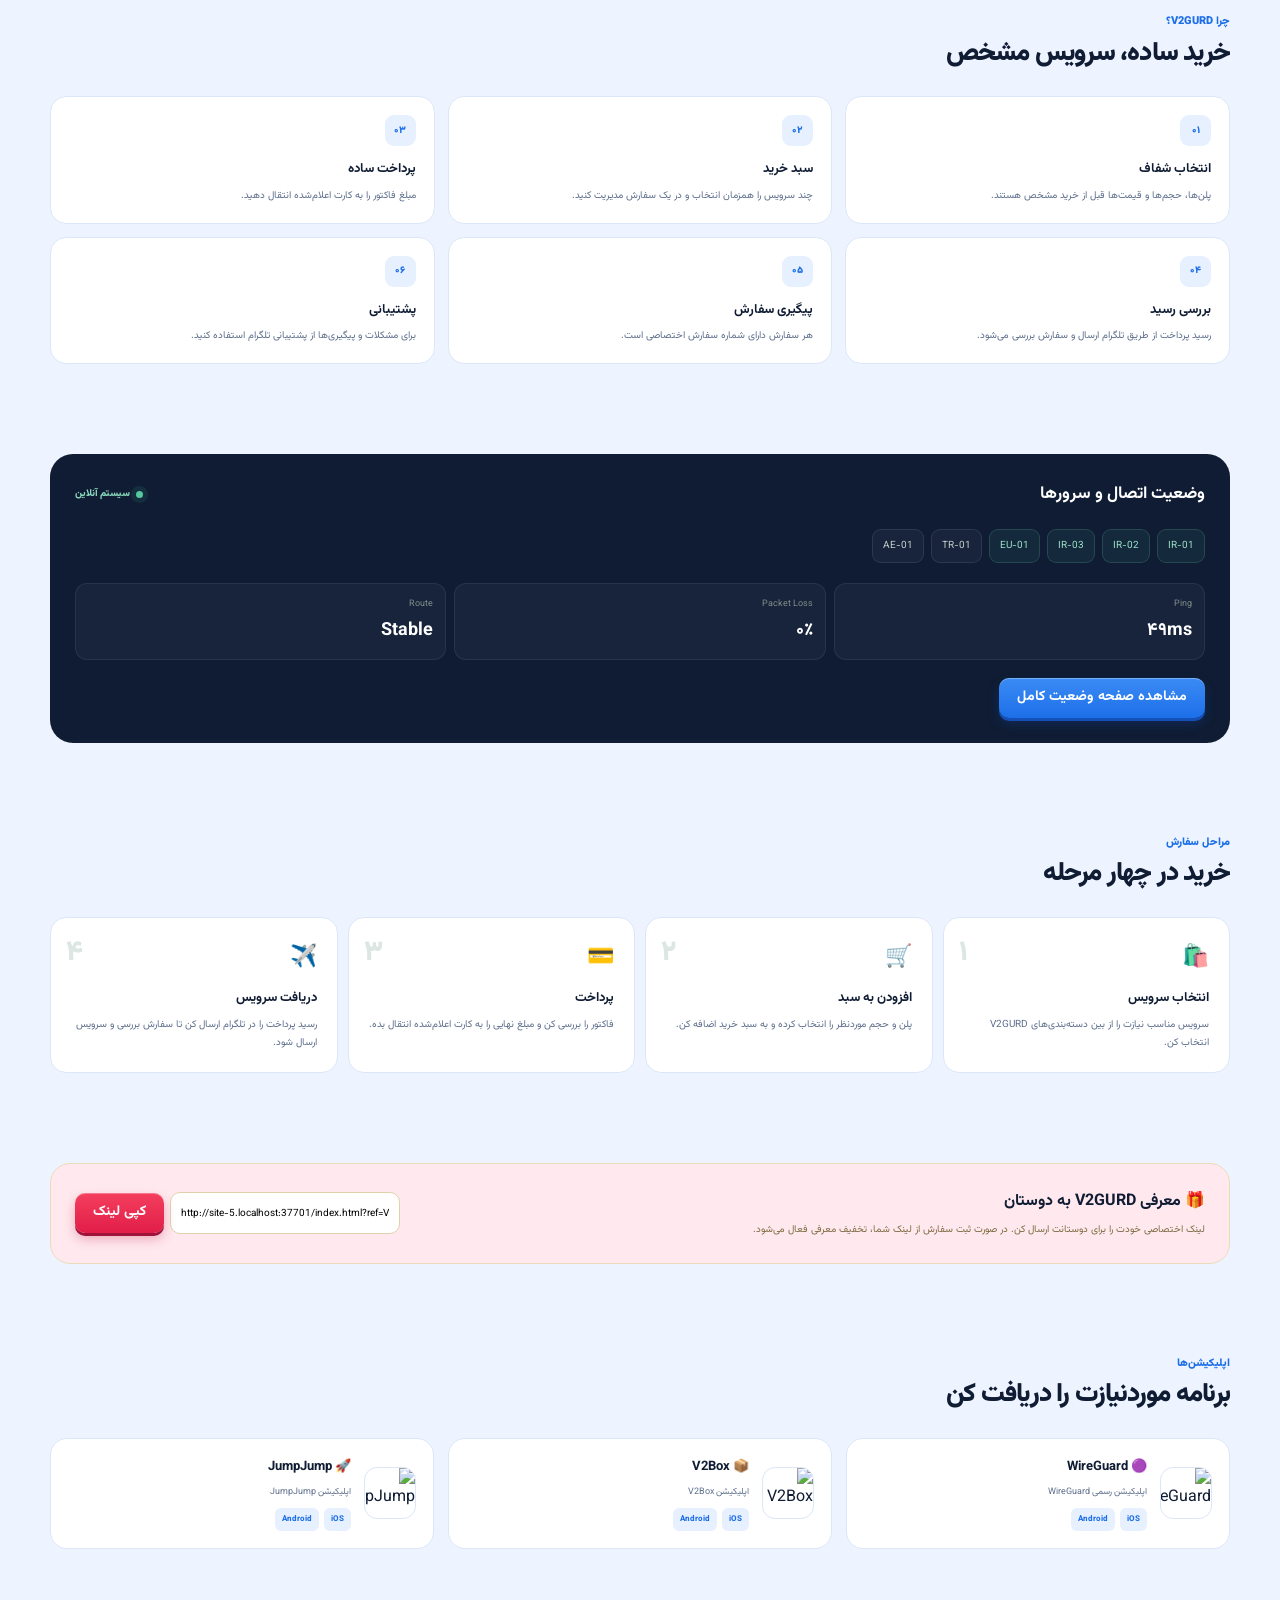
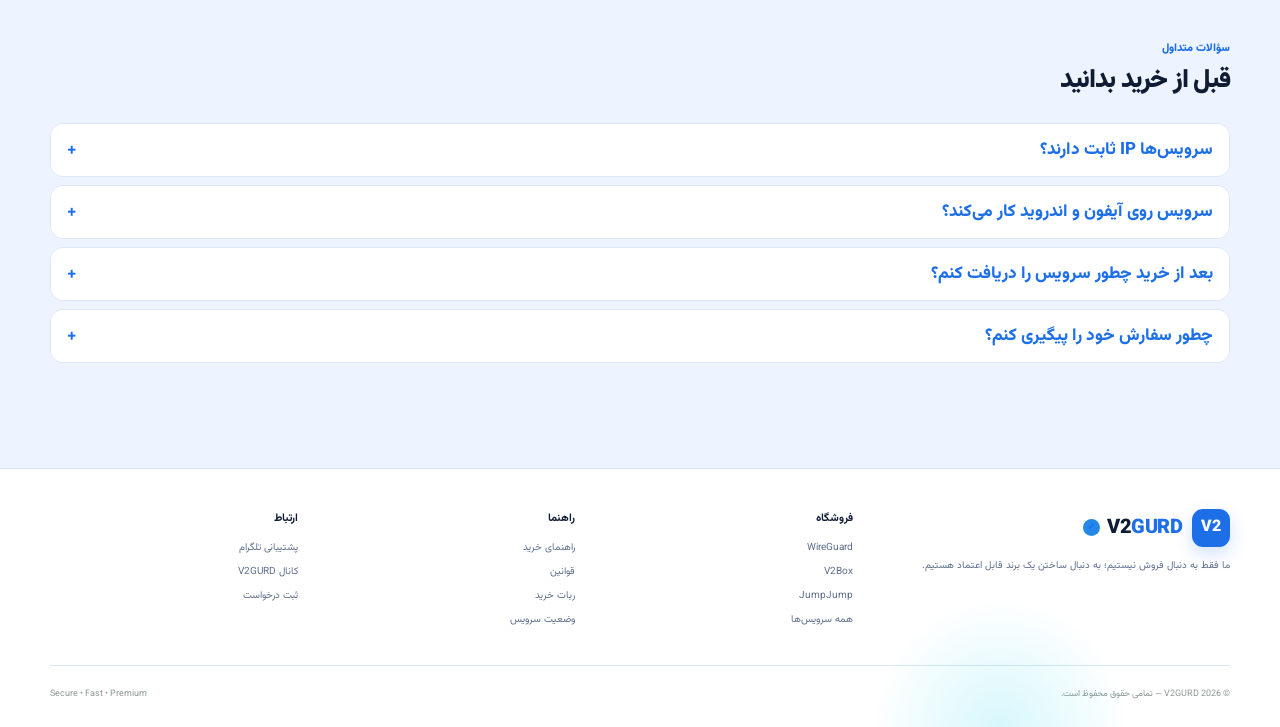
==== commit 6c9231de: "Update index.html" ====
--- a/index.html
+++ b/index.html
@@ -16,7 +16,7 @@
   <meta property="og:type" content="website">
   <meta property="og:url" content="https://v2gurd.github.io/-v2guard.github.io/">
 
-  <meta name="theme-color" content="#123a7a">
+  <meta name="theme-color" content="#1d6fe8">
 
   <link rel="manifest" href="manifest.json">
   <link rel="preconnect" href="https://fonts.googleapis.com">
@@ -27,43 +27,35 @@
 
   <style>
     :root{
-      --primary:#3157d5;
-      --primary-dark:#22409e;
-      --primary-soft:#eaf2ff;
-      --gold:#111827;
-      --gold-soft:#eef1f6;
-
-      --ink:#111827;
-      --muted:#4b5768;
-      --muted-2:#6b7a90;
-
-      --bg:#f3f6fb;
-      --surface:rgba(255,255,255,.6);
-      --surface-2:rgba(255,255,255,.38);
-
-      /* liquid-glass tokens */
-      --glass:rgba(255,255,255,.55);
-      --glass-strong:rgba(255,255,255,.72);
-      --glass-soft:rgba(255,255,255,.32);
-      --glass-blur:blur(14px) saturate(140%);
-      --glass-blur-sm:blur(9px) saturate(130%);
-
-      --border:rgba(255,255,255,.55);
-      --border-strong:rgba(17,24,39,.14);
-
-      --success:#16845e;
+      --primary:#1d6fe8;
+      --primary-dark:#1450b8;
+      --primary-soft:#e6f0ff;
+      --gold:#e11d48;
+      --gold-soft:#ffe9ee;
+
+      --ink:#0f1c33;
+      --muted:#5d6e8c;
+      --muted-2:#8b9895;
+
+      --bg:#eef4ff;
+      --surface:#ffffff;
+      --surface-2:#f6f9ff;
+      --border:#dbe6f7;
+      --border-strong:#c7d7f0;
+
+      --success:#1a8fd8;
       --danger:#c74848;
-      --warning:#b45309;
-      --purple:#3157d5;
-
-      --shadow-sm:0 4px 18px rgba(17,24,39,.07);
-      --shadow:0 14px 42px rgba(17,24,39,.10);
-      --shadow-lg:0 30px 90px rgba(17,24,39,.16);
-
-      --radius-sm:8px;
-      --radius:12px;
-      --radius-lg:18px;
-      --radius-xl:22px;
+      --warning:#be123c;
+      --purple:#6946c6;
+
+      --shadow-sm:0 4px 16px rgba(20,33,31,.05);
+      --shadow:0 12px 35px rgba(20,33,31,.08);
+      --shadow-lg:0 24px 70px rgba(20,33,31,.14);
+
+      --radius-sm:10px;
+      --radius:16px;
+      --radius-lg:24px;
+      --radius-xl:32px;
 
       --header-height:76px;
     }
@@ -84,100 +76,10 @@
       color:var(--ink);
       line-height:1.8;
       overflow-x:hidden;
-      position:relative;
     }
 
     body.locked{
       overflow:hidden;
-    }
-
-    /* =========================
-       LIQUID GLASS BACKDROP
-    ========================== */
-
-    .liquid-bg{
-      position:fixed;
-      inset:0;
-      z-index:-1;
-      overflow:hidden;
-      background:var(--bg);
-    }
-
-    .liquid-bg span{
-      position:absolute;
-      border-radius:50%;
-      filter:blur(95px);
-      opacity:.14;
-      will-change:transform;
-    }
-
-    .liquid-bg span:nth-child(1){
-      width:620px;
-      height:620px;
-      top:-200px;
-      right:-160px;
-      background:radial-gradient(circle at 30% 30%,#bcd4fb,#3157d5 75%);
-      animation:liquidFloat1 32s ease-in-out infinite;
-    }
-
-    .liquid-bg span:nth-child(2){
-      width:520px;
-      height:520px;
-      bottom:-180px;
-      left:-140px;
-      background:radial-gradient(circle at 60% 40%,#cfe0fb,#111827 75%);
-      opacity:.10;
-      animation:liquidFloat2 36s ease-in-out infinite;
-    }
-
-    .liquid-bg span:nth-child(3){
-      display:none;
-    }
-
-    @keyframes liquidFloat1{
-      0%,100%{transform:translate(0,0) scale(1);}
-      50%{transform:translate(-40px,50px) scale(1.08);}
-    }
-
-    @keyframes liquidFloat2{
-      0%,100%{transform:translate(0,0) scale(1);}
-      50%{transform:translate(35px,-45px) scale(1.06);}
-    }
-
-    @keyframes liquidFloat3{
-      0%,100%{transform:translate(-50%,-50%) scale(1);}
-      50%{transform:translate(-50%,-50%) translate(30px,25px) scale(1.1);}
-    }
-
-    @media (prefers-reduced-motion:reduce){
-      .liquid-bg span{animation:none;}
-    }
-
-    /* =========================
-       SCROLL REVEAL (بصری صرف)
-    ========================== */
-
-    .reveal{
-      opacity:0;
-      transform:translateY(22px);
-      transition:opacity .7s cubic-bezier(.2,.7,.2,1),transform .7s cubic-bezier(.2,.7,.2,1);
-    }
-
-    .reveal.in-view{
-      opacity:1;
-      transform:translateY(0);
-    }
-
-    @media (prefers-reduced-motion:reduce){
-      .reveal{
-        opacity:1;
-        transform:none;
-        transition:none;
-      }
-    }
-
-    @media(max-width:720px){
-      .liquid-bg span{filter:blur(50px);}
     }
 
     button,
@@ -316,21 +218,12 @@
 
     header{
       height:var(--header-height);
-      background:var(--glass-strong);
+      background:rgba(255,255,255,.96);
       border-bottom:1px solid var(--border);
-      box-shadow:0 1px 0 rgba(255,255,255,.6) inset,var(--shadow-sm);
       position:sticky;
       top:0;
       z-index:5000;
-      backdrop-filter:var(--glass-blur);
-      -webkit-backdrop-filter:var(--glass-blur);
-      transition:height .28s ease,box-shadow .28s ease,background .28s ease;
-    }
-
-    header.is-compact{
-      height:60px;
-      background:rgba(255,255,255,.88);
-      box-shadow:0 1px 0 rgba(255,255,255,.6) inset,0 12px 30px rgba(17,24,39,.09);
+      backdrop-filter:blur(15px);
     }
 
     .header-inner{
@@ -360,7 +253,7 @@
       place-items:center;
       font-size:16px;
       font-weight:900;
-      box-shadow:0 7px 18px rgba(49,87,213,.2);
+      box-shadow:0 7px 18px rgba(29,111,232,.2);
     }
 
     .brand-text{
@@ -396,7 +289,7 @@
     nav a{
       padding:9px 11px;
       border-radius:9px;
-      color:#465872;
+      color:#596865;
       font-size:13px;
       font-weight:600;
       transition:.2s;
@@ -418,7 +311,7 @@
       width:42px;
       height:42px;
       border:1px solid var(--border);
-      background:var(--glass);backdrop-filter:var(--glass-blur);-webkit-backdrop-filter:var(--glass-blur);
+      background:#fff;
       border-radius:11px;
       display:grid;
       place-items:center;
@@ -513,23 +406,6 @@
       align-items:center;
     }
 
-    .hero-grid > *{
-      animation:heroFadeUp .8s cubic-bezier(.2,.7,.2,1) both;
-    }
-
-    .hero-grid > *:nth-child(2){
-      animation-delay:.12s;
-    }
-
-    @keyframes heroFadeUp{
-      from{opacity:0;transform:translateY(18px);}
-      to{opacity:1;transform:translateY(0);}
-    }
-
-    @media (prefers-reduced-motion:reduce){
-      .hero-grid > *{animation:none;}
-    }
-
     .eyebrow{
       display:inline-flex;
       align-items:center;
@@ -572,38 +448,13 @@
 
     .hero-actions{
       display:flex;
-      flex-direction:column;
-      align-items:flex-start;
-      gap:12px;
-    }
-
-    .hero-actions .btn-primary{
-      min-height:54px;
-      padding:0 26px;
-      font-size:13.5px;
-      border-radius:999px;
-      align-self:stretch;
-      justify-content:space-between;
-    }
-
-    .hero-secondary-actions{
-      display:flex;
       flex-wrap:wrap;
-      align-items:center;
-      gap:8px;
-    }
-
-    .hero-secondary-actions .btn{
-      min-height:38px;
-      padding:0 14px;
-      font-size:10.5px;
-      border-radius:999px;
+      gap:10px;
     }
 
     .btn{
-      position:relative;
       min-height:45px;
-      border-radius:13px;
+      border-radius:11px;
       padding:0 18px;
       border:1px solid transparent;
       display:inline-flex;
@@ -612,40 +463,7 @@
       gap:8px;
       font-size:12px;
       font-weight:800;
-      letter-spacing:-.1px;
-      overflow:hidden;
-      isolation:isolate;
-      transition:transform .28s cubic-bezier(.2,.8,.2,1),box-shadow .28s cubic-bezier(.2,.8,.2,1),background .22s,color .22s,border-color .22s;
-    }
-
-    .btn::before{
-      content:"";
-      position:absolute;
-      inset:0;
-      z-index:-1;
-      background:linear-gradient(180deg,rgba(255,255,255,.35),rgba(255,255,255,0) 55%);
-      pointer-events:none;
-    }
-
-    .btn::after{
-      content:"";
-      position:absolute;
-      top:0;
-      bottom:0;
-      left:-60%;
-      width:40%;
-      background:linear-gradient(115deg,rgba(255,255,255,0) 0%,rgba(255,255,255,.35) 50%,rgba(255,255,255,0) 100%);
-      transform:skewX(-18deg);
-      pointer-events:none;
-      transition:left .55s ease;
-    }
-
-    .btn:hover::after{
-      left:120%;
-    }
-
-    .btn:active{
-      transform:translateY(0) scale(.97);
+      transition:.22s;
     }
 
     .btn:hover{
@@ -655,223 +473,57 @@
     .btn-primary{
       background:var(--primary);
       color:#fff;
-      box-shadow:0 10px 24px rgba(49,87,213,.22);
-      padding-right:20px;
-      padding-left:6px;
-      gap:10px;
-    }
-
-    .btn-primary::after{
-      content:"←";
-      width:26px;
-      height:26px;
-      border-radius:50%;
-      background:rgba(255,255,255,.22);
-      display:inline-flex;
-      align-items:center;
-      justify-content:center;
-      font-size:13px;
-      flex-shrink:0;
-      transition:transform .3s cubic-bezier(.2,.7,.2,1);
+      box-shadow:0 8px 20px rgba(29,111,232,.16);
     }
 
     .btn-primary:hover{
       background:var(--primary-dark);
-      box-shadow:0 14px 30px rgba(49,87,213,.28);
-    }
-
-    .btn-primary:hover::after{
-      transform:translateX(-4px);
     }
 
     .btn-outline{
-      border-color:rgba(255,255,255,.7);
-      background:var(--glass);backdrop-filter:var(--glass-blur);-webkit-backdrop-filter:var(--glass-blur);
+      border-color:var(--border-strong);
+      background:#fff;
       color:var(--ink);
-      box-shadow:var(--shadow-sm);
     }
 
     .btn-outline:hover{
       border-color:var(--primary);
       color:var(--primary);
-      background:var(--glass-strong);
     }
 
     .btn-dark{
-      background:rgba(17,24,39,.88);
+      background:var(--ink);
       color:#fff;
-      backdrop-filter:var(--glass-blur-sm);
-      -webkit-backdrop-filter:var(--glass-blur-sm);
-      box-shadow:0 10px 24px rgba(17,24,39,.2);
-    }
-
-    .btn-dark:hover{
-      background:var(--ink);
     }
 
     .btn-gold{
-      background:linear-gradient(120deg,var(--ink),var(--primary));
+      background:var(--gold);
       color:#fff;
-      box-shadow:0 10px 24px rgba(17,24,39,.26);
-    }
-
-    .btn-gold:hover{
-      box-shadow:0 14px 30px rgba(17,24,39,.32);
     }
 
     .btn-purple{
       background:var(--purple);
       color:#fff;
-      box-shadow:0 10px 24px rgba(49,87,213,.24);
     }
 
     .btn-danger{
-      background:rgba(199,72,72,.1);
-      backdrop-filter:var(--glass-blur-sm);
-      -webkit-backdrop-filter:var(--glass-blur-sm);
+      background:#fff2f2;
       color:var(--danger);
-      border:1px solid rgba(199,72,72,.22);
+      border:1px solid #f1d7d7;
     }
 
     .hero-visual{
       position:relative;
-      padding:14px 22px 22px 0;
-    }
-
-    .hero-floater{
-      position:absolute;
-      z-index:3;
-      display:flex;
-      align-items:center;
-      gap:9px;
-      background:#fff;
-      border:1px solid var(--border);
-      border-radius:14px;
-      padding:9px 13px;
-      box-shadow:0 16px 34px rgba(17,24,39,.14);
-      animation:floaterBob 5s ease-in-out infinite;
-    }
-
-    .hero-floater span{
-      width:30px;
-      height:30px;
-      border-radius:9px;
-      background:var(--primary-soft);
-      color:var(--primary);
-      display:grid;
-      place-items:center;
-      font-size:13px;
-      font-weight:800;
-      flex-shrink:0;
-    }
-
-    .hero-floater strong{
-      display:block;
-      font-size:10.5px;
-    }
-
-    .hero-floater small{
-      display:block;
-      color:var(--muted);
-      font-size:8.5px;
-      margin-top:1px;
-    }
-
-    .hero-floater-1{
-      top:0;
-      left:0;
-      animation-delay:0s;
-    }
-
-    .hero-floater-2{
-      bottom:26px;
-      right:-6px;
-      animation-delay:1.4s;
-    }
-
-    @keyframes floaterBob{
-      0%,100%{transform:translateY(0);}
-      50%{transform:translateY(-9px);}
-    }
-
-    @media (prefers-reduced-motion:reduce){
-      .hero-floater{animation:none;}
-    }
-
-    @media (max-width:640px){
-      .hero-floater{display:none;}
-    }
-
-    .hero-shape{
-      position:relative;
-    }
-
-    .hero-shape-top{
-      position:relative;
-      z-index:2;
-      background:var(--ink);
-      border-radius:var(--radius-xl) var(--radius-xl) 0 0;
-      padding:20px 22px 34px;
-      overflow:visible;
-      box-shadow:0 18px 38px rgba(17,24,39,.24);
-    }
-
-    .hero-shape-dots{
-      position:absolute;
-      inset:0;
-      border-radius:var(--radius-xl) var(--radius-xl) 0 0;
-      overflow:hidden;
-      background-image:radial-gradient(rgba(255,255,255,.16) 1.4px,transparent 1.4px);
-      background-size:16px 16px;
-      -webkit-mask-image:linear-gradient(200deg,#000,transparent 65%);
-      mask-image:linear-gradient(200deg,#000,transparent 65%);
-      pointer-events:none;
-    }
-
-    .hero-shape-top .hero-card-header{
-      position:relative;
-      z-index:1;
-      margin-bottom:0;
-    }
-
-    .hero-shape-top .hero-card-title{
-      color:#fff;
-    }
-
-    .hero-shape-top .live-badge{
-      background:rgba(255,255,255,.14);
-      border-color:rgba(255,255,255,.22);
-      color:#bcd4fb;
-    }
-
-    .hero-notch{
-      position:absolute;
-      bottom:-14px;
-      width:28px;
-      height:28px;
-    }
-
-    .hero-notch-l{
-      left:0;
-      background:radial-gradient(circle at bottom left,transparent 27px,var(--ink) 28px);
-    }
-
-    .hero-notch-r{
-      right:0;
-      background:radial-gradient(circle at bottom right,transparent 27px,var(--ink) 28px);
     }
 
     .hero-card{
       background:#fff;
       border:1px solid var(--border);
-      border-top:none;
-      border-radius:0 0 var(--radius-xl) var(--radius-xl);
-      padding:44px 24px 24px;
-      margin-top:-28px;
+      border-radius:var(--radius-xl);
+      padding:24px;
       box-shadow:var(--shadow-lg);
       position:relative;
       overflow:hidden;
-      z-index:1;
     }
 
     .hero-card::before{
@@ -901,8 +553,8 @@
 
     .live-badge{
       color:var(--success);
-      background:#eaf1fd;
-      border:1px solid #d3e3fb;
+      background:#eaf7f1;
+      border:1px solid #d2eee3;
       border-radius:30px;
       padding:5px 9px;
       font-size:10px;
@@ -934,7 +586,7 @@
     .route-node{
       flex:1;
       min-height:60px;
-      background:var(--glass);backdrop-filter:var(--glass-blur);-webkit-backdrop-filter:var(--glass-blur);
+      background:#fff;
       border:1px solid var(--border);
       border-radius:13px;
       display:flex;
@@ -965,7 +617,7 @@
 
     .stat{
       padding:10px;
-      background:var(--glass);backdrop-filter:var(--glass-blur);-webkit-backdrop-filter:var(--glass-blur);
+      background:#fff;
       border:1px solid var(--border);
       border-radius:11px;
       text-align:center;
@@ -994,66 +646,40 @@
     .trust-grid{
       display:grid;
       grid-template-columns:repeat(4,1fr);
-      gap:14px;
+      background:#fff;
+      border:1px solid var(--border);
+      border-radius:18px;
+      overflow:hidden;
+      box-shadow:var(--shadow-sm);
     }
 
     .trust-item{
-      padding:22px 16px;
+      padding:19px;
       display:flex;
-      flex-direction:column;
-      align-items:flex-start;
+      align-items:center;
       gap:12px;
-      background:var(--glass);backdrop-filter:var(--glass-blur);-webkit-backdrop-filter:var(--glass-blur);
-      border:1px solid var(--border);
-      border-radius:16px;
-      box-shadow:var(--shadow-sm);
-      position:relative;
-      overflow:hidden;
-      transition:transform .3s cubic-bezier(.2,.7,.2,1),box-shadow .3s,border-color .3s;
-    }
-
-    .trust-item::before{
-      content:"";
-      position:absolute;
-      top:0;
-      right:0;
-      left:0;
-      height:3px;
-      background:linear-gradient(90deg,var(--primary),transparent);
-      opacity:0;
-      transition:opacity .3s;
-    }
-
-    .trust-item:hover{
-      transform:translateY(-5px);
-      box-shadow:var(--shadow);
-      border-color:#ccd9ef;
-    }
-
-    .trust-item:hover::before{
-      opacity:1;
+      border-left:1px solid var(--border);
+    }
+
+    .trust-item:last-child{
+      border-left:0;
     }
 
     .trust-icon{
-      width:44px;
-      height:44px;
-      border-radius:13px;
+      width:40px;
+      height:40px;
+      border-radius:11px;
       background:var(--primary-soft);
       color:var(--primary);
       display:grid;
       place-items:center;
-      font-size:18px;
+      font-size:17px;
       flex-shrink:0;
-      transition:transform .3s cubic-bezier(.2,.7,.2,1);
-    }
-
-    .trust-item:hover .trust-icon{
-      transform:scale(1.08) rotate(-4deg);
     }
 
     .trust-item strong{
       display:block;
-      font-size:12.5px;
+      font-size:12px;
     }
 
     .trust-item span{
@@ -1061,7 +687,6 @@
       color:var(--muted);
       font-size:10px;
       margin-top:2px;
-      line-height:1.7;
     }
 
     /* =========================
@@ -1081,22 +706,10 @@
     }
 
     .section-kicker{
-      display:inline-flex;
-      align-items:center;
-      gap:7px;
       color:var(--primary);
       font-size:11px;
       font-weight:900;
       margin-bottom:4px;
-    }
-
-    .section-kicker::before{
-      content:"";
-      width:16px;
-      height:2px;
-      border-radius:2px;
-      background:var(--primary);
-      display:inline-block;
     }
 
     .section-title{
@@ -1141,7 +754,7 @@
     }
 
     .featured-label{
-      color:#bcd4fb;
+      color:#9de2d1;
       font-size:10px;
       font-weight:800;
       margin-bottom:8px;
@@ -1153,7 +766,7 @@
     }
 
     .featured p{
-      color:#bac8e2;
+      color:#b9c5c2;
       font-size:12px;
       max-width:650px;
       margin-bottom:16px;
@@ -1171,7 +784,7 @@
       padding:6px 9px;
       border-radius:8px;
       font-size:9px;
-      color:#d7e1f0;
+      color:#d8e0de;
     }
 
     .featured-price{
@@ -1183,7 +796,7 @@
 
     .featured-price small{
       display:block;
-      color:#7488a6;
+      color:#8e9c98;
       font-size:10px;
     }
 
@@ -1208,7 +821,7 @@
     }
 
     .category-card{
-      background:var(--glass);backdrop-filter:var(--glass-blur);-webkit-backdrop-filter:var(--glass-blur);
+      background:#fff;
       border:1px solid var(--border);
       border-radius:20px;
       overflow:hidden;
@@ -1220,12 +833,12 @@
     .category-card:hover{
       transform:translateY(-5px);
       box-shadow:var(--shadow);
-      border-color:#cfdaf0;
+      border-color:#cddbd7;
     }
 
     .category-image{
       height:170px;
-      background:#f3f6fb;
+      background:#f0f4f3;
       display:flex;
       align-items:center;
       justify-content:center;
@@ -1292,119 +905,62 @@
     }
 
     .product-card{
-      background:var(--glass);backdrop-filter:var(--glass-blur);-webkit-backdrop-filter:var(--glass-blur);
+      background:#fff;
       border:1px solid var(--border);
       border-radius:20px;
-      padding:14px 14px 20px;
+      padding:19px;
       box-shadow:var(--shadow-sm);
       position:relative;
-      transition:transform .32s cubic-bezier(.2,.7,.2,1),box-shadow .32s,border-color .32s;
+      transition:.25s;
       display:flex;
       flex-direction:column;
     }
 
     .product-card:hover{
-      transform:translateY(-6px);
-      box-shadow:var(--shadow-lg);
-      border-color:#ccd9ef;
+      transform:translateY(-4px);
+      box-shadow:var(--shadow);
+      border-color:#cbd9d5;
     }
 
     .product-card.special{
-      border-color:#b9d0f2;
-    }
-
-    .product-photo{
-      position:relative;
-      min-height:118px;
-      border-radius:14px;
-      background:linear-gradient(155deg,var(--primary),var(--primary-dark));
+      border-color:#ddcda9;
+    }
+
+    .product-badge{
+      position:absolute;
+      top:15px;
+      left:15px;
+      background:var(--gold-soft);
+      color:var(--gold);
+      border:1px solid #eadbb9;
+      border-radius:20px;
+      padding:4px 8px;
+      font-size:9px;
+      font-weight:900;
+    }
+
+    .product-top{
+      display:flex;
+      align-items:center;
+      gap:12px;
+      margin-bottom:15px;
+      padding-left:70px;
+    }
+
+    .product-icon{
+      width:46px;
+      height:46px;
+      background:var(--primary-soft);
+      color:var(--primary);
+      border-radius:13px;
       display:grid;
       place-items:center;
-      margin-bottom:16px;
-      overflow:visible;
-      transition:transform .3s cubic-bezier(.2,.7,.2,1);
-    }
-
-    .product-card.special .product-photo{
-      background:linear-gradient(155deg,var(--ink),var(--primary-dark) 65%,var(--primary));
-    }
-
-    .product-card:hover .product-photo{
-      transform:translateY(-2px);
-    }
-
-    .product-photo-icon{
-      width:44px;
-      height:44px;
-      color:#fff;
-      opacity:.95;
-    }
-
-    .product-badge{
-      position:absolute;
-      top:10px;
-      left:10px;
-      display:inline-flex;
-      align-items:center;
-      gap:5px;
-      background:rgba(255,255,255,.16);
-      backdrop-filter:blur(6px);
-      -webkit-backdrop-filter:blur(6px);
-      color:#fff;
-      border:1px solid rgba(255,255,255,.3);
-      border-radius:20px;
-      padding:5px 10px 5px 8px;
-      font-size:8.5px;
-      font-weight:800;
-    }
-
-    .product-badge::before{
-      content:"";
-      width:5px;
-      height:5px;
-      border-radius:50%;
-      background:#bcd4fb;
+      font-size:21px;
       flex-shrink:0;
     }
 
-    .product-cart-btn{
-      position:absolute;
-      bottom:-18px;
-      left:12px;
-      width:42px;
-      height:42px;
-      border-radius:50%;
-      background:var(--ink);
-      color:#fff;
-      display:grid;
-      place-items:center;
-      border:3px solid #fff;
-      box-shadow:0 10px 20px rgba(17,24,39,.3);
-      cursor:pointer;
-      transition:transform .25s cubic-bezier(.2,.7,.2,1),background .25s;
-      z-index:2;
-    }
-
-    .product-cart-btn:hover{
-      transform:scale(1.1);
-      background:var(--primary);
-    }
-
-    .product-cart-btn:active{
-      transform:scale(.94);
-    }
-
-    .product-cart-btn svg{
-      width:17px;
-      height:17px;
-    }
-
-    .product-top{
-      padding:0 2px;
-    }
-
     .product-top h3{
-      font-size:14.5px;
+      font-size:15px;
       line-height:1.5;
     }
 
@@ -1414,13 +970,29 @@
       margin-top:2px;
     }
 
-    .product-summary{
-      font-size:9.5px;
-      color:var(--muted);
-      line-height:1.8;
-      padding:0 2px;
-      margin:9px 0 0;
+    .product-features{
+      list-style:none;
+      display:grid;
+      gap:7px;
+      padding:14px 0;
+      border-top:1px solid var(--border);
+      border-bottom:1px solid var(--border);
+      margin-bottom:16px;
       flex:1;
+    }
+
+    .product-features li{
+      color:#596865;
+      font-size:10px;
+      display:flex;
+      gap:7px;
+      align-items:flex-start;
+    }
+
+    .product-features li::before{
+      content:"✓";
+      color:var(--success);
+      font-weight:900;
     }
 
     .product-price-row{
@@ -1428,8 +1000,7 @@
       align-items:flex-end;
       justify-content:space-between;
       gap:10px;
-      padding:0 2px;
-      margin:14px 0 12px;
+      margin-bottom:12px;
     }
 
     .price-label{
@@ -1438,7 +1009,7 @@
     }
 
     .price{
-      font-size:19px;
+      font-size:21px;
       font-weight:900;
       direction:rtl;
     }
@@ -1450,33 +1021,15 @@
     }
 
     .product-actions{
-      padding:0 2px;
-    }
-
-    .product-actions .btn-outline{
-      width:100%;
-      min-height:36px;
-      border:1px solid var(--border);
-      background:transparent;
-      backdrop-filter:none;
-      -webkit-backdrop-filter:none;
-      box-shadow:none;
-      color:var(--ink);
+      display:grid;
+      grid-template-columns:1fr auto;
+      gap:7px;
+    }
+
+    .product-actions .btn{
+      min-height:40px;
+      padding:0 10px;
       font-size:10px;
-      font-weight:800;
-      border-radius:11px;
-    }
-
-    .product-actions .btn-outline:hover{
-      background:var(--primary-soft);
-      border-color:#cfe0fb;
-      color:var(--primary);
-      transform:translateY(0);
-    }
-
-    .product-actions .btn-outline::after,
-    .product-actions .btn-outline::before{
-      display:none;
     }
 
     /* =========================
@@ -1502,7 +1055,7 @@
       width:100%;
       height:36px;
       border:1px solid var(--border-strong);
-      background:var(--glass);backdrop-filter:var(--glass-blur);-webkit-backdrop-filter:var(--glass-blur);
+      background:#fff;
       border-radius:8px;
       padding:0 9px;
       color:var(--ink);
@@ -1534,7 +1087,7 @@
     .inner-hero-box{
       min-height:230px;
       border-radius:26px;
-      background:var(--glass);backdrop-filter:var(--glass-blur);-webkit-backdrop-filter:var(--glass-blur);
+      background:#fff;
       border:1px solid var(--border);
       box-shadow:var(--shadow-sm);
       display:grid;
@@ -1578,7 +1131,7 @@
       height:175px;
       border-radius:17px;
       overflow:hidden;
-      background:#f3f6fb;
+      background:#f1f4f3;
       position:relative;
       z-index:1;
     }
@@ -1594,7 +1147,7 @@
     ========================== */
 
     .store-toolbar{
-      background:var(--glass);backdrop-filter:var(--glass-blur);-webkit-backdrop-filter:var(--glass-blur);
+      background:#fff;
       border:1px solid var(--border);
       border-radius:15px;
       padding:12px;
@@ -1619,7 +1172,7 @@
     .toolbar-actions input{
       height:38px;
       border:1px solid var(--border);
-      background:var(--glass);backdrop-filter:var(--glass-blur);-webkit-backdrop-filter:var(--glass-blur);
+      background:#fff;
       border-radius:9px;
       padding:0 10px;
       outline:none;
@@ -1635,7 +1188,7 @@
       overflow:auto;
       border:1px solid var(--border);
       border-radius:18px;
-      background:var(--glass);backdrop-filter:var(--glass-blur);-webkit-backdrop-filter:var(--glass-blur);
+      background:#fff;
       box-shadow:var(--shadow-sm);
     }
 
@@ -1678,7 +1231,7 @@
     }
 
     .why-card{
-      background:var(--glass);backdrop-filter:var(--glass-blur);-webkit-backdrop-filter:var(--glass-blur);
+      background:#fff;
       border:1px solid var(--border);
       border-radius:16px;
       padding:18px;
@@ -1719,7 +1272,7 @@
     }
 
     .process-card{
-      background:var(--glass);backdrop-filter:var(--glass-blur);-webkit-backdrop-filter:var(--glass-blur);
+      background:#fff;
       border:1px solid var(--border);
       border-radius:16px;
       padding:20px;
@@ -1728,7 +1281,7 @@
 
     .process-num{
       font-size:28px;
-      color:#dbe4f3;
+      color:#dce6e3;
       font-weight:900;
       position:absolute;
       left:15px;
@@ -1776,7 +1329,7 @@
       display:flex;
       align-items:center;
       gap:6px;
-      color:#a9c8f7;
+      color:#8bd9bd;
       font-size:10px;
       font-weight:800;
     }
@@ -1784,7 +1337,7 @@
     .status-online i{
       width:7px;
       height:7px;
-      background:#3f8ff0;
+      background:#55c89d;
       border-radius:50%;
       box-shadow:0 0 0 5px rgba(85,200,157,.1);
     }
@@ -1801,12 +1354,12 @@
       border:1px solid rgba(255,255,255,.09);
       background:rgba(255,255,255,.04);
       border-radius:9px;
-      color:#c6d3ea;
+      color:#c4d0cc;
       font-size:10px;
     }
 
     .server-chip.active{
-      color:#bcd4fb;
+      color:#9ce0c7;
       border-color:rgba(96,201,157,.2);
       background:rgba(96,201,157,.08);
     }
@@ -1826,7 +1379,7 @@
 
     .live-stat span{
       display:block;
-      color:#64789a;
+      color:#7e8e89;
       font-size:9px;
     }
 
@@ -1842,7 +1395,7 @@
 
     .referral-box{
       background:var(--gold-soft);
-      border:1px solid #cfe0fb;
+      border:1px solid #eadbb9;
       border-radius:20px;
       padding:24px;
       display:flex;
@@ -1857,7 +1410,7 @@
     }
 
     .referral-box p{
-      color:#111827;
+      color:#7f6a43;
       font-size:10px;
     }
 
@@ -1870,8 +1423,8 @@
     .referral-code input{
       width:230px;
       height:42px;
-      border:1px solid #b9d0f2;
-      background:var(--glass);backdrop-filter:var(--glass-blur);-webkit-backdrop-filter:var(--glass-blur);
+      border:1px solid #e0d1ad;
+      background:#fff;
       border-radius:10px;
       padding:0 10px;
       font-size:10px;
@@ -1890,7 +1443,7 @@
     }
 
     .faq{
-      background:var(--glass);backdrop-filter:var(--glass-blur);-webkit-backdrop-filter:var(--glass-blur);
+      background:#fff;
       border:1px solid var(--border);
       border-radius:13px;
       overflow:hidden;
@@ -1900,7 +1453,7 @@
       width:100%;
       min-height:52px;
       border:0;
-      background:var(--glass);backdrop-filter:var(--glass-blur);-webkit-backdrop-filter:var(--glass-blur);
+      background:#fff;
       display:flex;
       align-items:center;
       justify-content:space-between;
@@ -1946,7 +1499,7 @@
     }
 
     .download-card{
-      background:var(--glass);backdrop-filter:var(--glass-blur);-webkit-backdrop-filter:var(--glass-blur);
+      background:#fff;
       border:1px solid var(--border);
       border-radius:17px;
       padding:17px;
@@ -1993,7 +1546,7 @@
     ========================== */
 
     .content-box{
-      background:var(--glass);backdrop-filter:var(--glass-blur);-webkit-backdrop-filter:var(--glass-blur);
+      background:#fff;
       border:1px solid var(--border);
       border-radius:20px;
       padding:25px;
@@ -2048,7 +1601,7 @@
       background:var(--surface-2);
       border:1px solid var(--border);
       border-radius:11px;
-      color:#465872;
+      color:#596865;
       font-size:10px;
     }
 
@@ -2104,7 +1657,7 @@
       width:100%;
       border:1px solid var(--border);
       border-radius:11px;
-      background:var(--glass);backdrop-filter:var(--glass-blur);-webkit-backdrop-filter:var(--glass-blur);
+      background:#fff;
       min-height:43px;
       padding:10px;
       outline:none;
@@ -2129,7 +1682,7 @@
     ========================== */
 
     footer{
-      background:var(--glass);backdrop-filter:var(--glass-blur);-webkit-backdrop-filter:var(--glass-blur);
+      background:#fff;
       border-top:1px solid var(--border);
       margin-top:60px;
       padding:40px 0 25px;
@@ -2182,9 +1735,8 @@
     .overlay{
       position:fixed;
       inset:0;
-      background:rgba(10,21,19,.32);
-      backdrop-filter:blur(8px) saturate(140%);
-      -webkit-backdrop-filter:blur(8px) saturate(140%);
+      background:rgba(10,21,19,.45);
+      backdrop-filter:blur(4px);
       z-index:9000;
       opacity:0;
       visibility:hidden;
@@ -2202,7 +1754,7 @@
       right:0;
       bottom:0;
       width:min(440px,100%);
-      background:var(--glass);backdrop-filter:var(--glass-blur);-webkit-backdrop-filter:var(--glass-blur);
+      background:#fff;
       z-index:9500;
       transform:translateX(105%);
       transition:.3s cubic-bezier(.22,.8,.25,1);
@@ -2233,7 +1785,7 @@
       height:36px;
       border:1px solid var(--border);
       border-radius:9px;
-      background:var(--glass);backdrop-filter:var(--glass-blur);-webkit-backdrop-filter:var(--glass-blur);
+      background:#fff;
       font-size:17px;
     }
 
@@ -2305,7 +1857,7 @@
       width:27px;
       height:27px;
       border:1px solid var(--border);
-      background:var(--glass);backdrop-filter:var(--glass-blur);-webkit-backdrop-filter:var(--glass-blur);
+      background:#fff;
       border-radius:7px;
       font-weight:900;
     }
@@ -2327,7 +1879,7 @@
     .cart-footer{
       border-top:1px solid var(--border);
       padding:15px 18px;
-      background:var(--glass);backdrop-filter:var(--glass-blur);-webkit-backdrop-filter:var(--glass-blur);
+      background:#fff;
     }
 
     .discount-row,
@@ -2407,7 +1959,7 @@
       width:min(560px,100%);
       max-height:90vh;
       overflow:auto;
-      background:var(--glass);backdrop-filter:var(--glass-blur);-webkit-backdrop-filter:var(--glass-blur);
+      background:#fff;
       border-radius:22px;
       box-shadow:var(--shadow-lg);
       transform:translateY(15px) scale(.98);
@@ -2433,7 +1985,7 @@
     .modal-close{
       width:35px;
       height:35px;
-      background:var(--glass);backdrop-filter:var(--glass-blur);-webkit-backdrop-filter:var(--glass-blur);
+      background:#fff;
       border:1px solid var(--border);
       border-radius:9px;
       font-size:16px;
@@ -2510,7 +2062,7 @@
     }
 
     .payment-card small{
-      color:#7488a6;
+      color:#8f9c98;
       font-size:9px;
     }
 
@@ -2615,7 +2167,7 @@
       bottom:17px;
       transform:translateX(-50%) translateY(100px);
       z-index:7000;
-      background:var(--glass);backdrop-filter:var(--glass-blur);-webkit-backdrop-filter:var(--glass-blur);
+      background:#fff;
       border:1px solid var(--border);
       box-shadow:var(--shadow-lg);
       border-radius:15px;
@@ -2637,7 +2189,7 @@
       min-width:90px;
       height:36px;
       border:0;
-      background:var(--glass);backdrop-filter:var(--glass-blur);-webkit-backdrop-filter:var(--glass-blur);
+      background:#fff;
       border-radius:9px;
       font-size:9px;
       font-weight:800;
@@ -2779,72 +2331,6 @@
       cursor:not-allowed;
     }
 
-    /* ===== حالت آموزش (فقط مدیر) ===== */
-    .ai-teach{
-      display:none;
-      margin-top:12px;
-      border:1px dashed var(--gold);
-      border-radius:var(--radius);
-      padding:12px;
-      background:var(--gold-soft);
-    }
-
-    .ai-teach.show{
-      display:block;
-    }
-
-    .ai-teach-title{
-      font-size:10.5px;
-      font-weight:900;
-      color:#111827;
-      margin-bottom:8px;
-      display:flex;
-      align-items:center;
-      gap:6px;
-    }
-
-    .ai-teach label{
-      display:block;
-      font-size:9px;
-      color:var(--muted);
-      margin-bottom:4px;
-    }
-
-    .ai-teach input,
-    .ai-teach textarea{
-      width:100%;
-      border:1px solid var(--border-strong);
-      border-radius:9px;
-      padding:8px 10px;
-      font-size:10.5px;
-      margin-bottom:8px;
-      background:var(--glass);
-      backdrop-filter:var(--glass-blur-sm);
-      -webkit-backdrop-filter:var(--glass-blur-sm);
-      outline:none;
-      color:var(--ink);
-      resize:vertical;
-    }
-
-    .ai-teach textarea{
-      min-height:60px;
-    }
-
-    .ai-badge-learn{
-      display:inline-flex;
-      align-items:center;
-      gap:4px;
-      font-size:9px;
-      font-weight:800;
-      color:var(--gold);
-      background:var(--gold-soft);
-      border:1px solid #cfe0fb;
-      border-radius:20px;
-      padding:3px 8px;
-      margin-right:6px;
-      vertical-align:middle;
-    }
-
     @media(max-width:980px){
       .ai-fab{
         bottom:78px;
@@ -2963,12 +2449,11 @@
       }
 
       .hero-actions{
-        display:flex;
-        flex-direction:column;
-        align-items:stretch;
-      }
-
-      .hero-actions .btn-primary{
+        display:grid;
+        grid-template-columns:1fr 1fr;
+      }
+
+      .hero-actions .btn{
         width:100%;
       }
 
@@ -3163,11 +2648,11 @@
     }
       /* AUTH / ACCOUNT */
     .account-header-btn{position:relative}
-    .account-dot{position:absolute;width:7px;height:7px;right:5px;bottom:5px;border-radius:50%;background:#c1cee6;border:2px solid #fff}
+    .account-dot{position:absolute;width:7px;height:7px;right:5px;bottom:5px;border-radius:50%;background:#bfc9c6;border:2px solid #fff}
     .account-dot.online{background:var(--success)}
     .auth-tabs{display:grid;grid-template-columns:1fr 1fr;gap:6px;margin-bottom:16px;padding:4px;background:var(--surface-2);border:1px solid var(--border);border-radius:11px}
     .auth-tab{min-height:38px;border:0;border-radius:8px;background:transparent;color:var(--muted);font-size:11px;font-weight:800}
-    .auth-tab.active{background:var(--glass);backdrop-filter:var(--glass-blur);-webkit-backdrop-filter:var(--glass-blur);color:var(--primary);box-shadow:var(--shadow-sm)}
+    .auth-tab.active{background:#fff;color:var(--primary);box-shadow:var(--shadow-sm)}
     .account-card{display:flex;align-items:center;gap:12px;padding:14px;background:var(--surface-2);border:1px solid var(--border);border-radius:14px;margin-bottom:16px}
     .account-avatar{width:45px;height:45px;border-radius:13px;background:var(--primary-soft);color:var(--primary);display:grid;place-items:center;font-size:20px}
     .account-card strong{display:block;font-size:11px;direction:ltr;text-align:right;overflow-wrap:anywhere}
@@ -3177,13 +2662,13 @@
     .account-section-head h3{font-size:12px}
     .account-refresh{min-height:32px!important;padding:0 9px!important;font-size:9px!important}
     .account-list{display:grid;gap:7px}
-    .account-item{border:1px solid var(--border);background:var(--glass);backdrop-filter:var(--glass-blur);-webkit-backdrop-filter:var(--glass-blur);border-radius:11px;padding:11px}
+    .account-item{border:1px solid var(--border);background:#fff;border-radius:11px;padding:11px}
     .account-item-top{display:flex;justify-content:space-between;gap:10px;align-items:flex-start}
     .account-item strong{font-size:10px}
     .account-item small{display:block;color:var(--muted);font-size:8px;margin-top:2px}
     .account-status{padding:4px 7px;border-radius:20px;font-size:8px;font-weight:800;white-space:nowrap}
-    .account-status.pending{background:#eef2f8;color:var(--warning)}
-    .account-status.approved{background:#eaf1fd;color:var(--success)}
+    .account-status.pending{background:#fff7e7;color:var(--warning)}
+    .account-status.approved{background:#eaf7f1;color:var(--success)}
     .account-status.rejected{background:#fff2f2;color:var(--danger)}
     .subscription-value{margin-top:8px;padding:8px;border-radius:8px;background:var(--surface-2);border:1px dashed var(--border-strong);direction:ltr;text-align:left;font-size:9px;overflow:auto;white-space:nowrap}
     .account-empty{padding:14px;border:1px dashed var(--border-strong);border-radius:11px;color:var(--muted);text-align:center;font-size:9px}
@@ -3191,11 +2676,6 @@
 </head>
 
 <body>
-
-  <!-- LIQUID GLASS BACKDROP -->
-  <div class="liquid-bg" aria-hidden="true">
-    <span></span><span></span><span></span>
-  </div>
 
   <!-- INTRO -->
   <div id="intro">
@@ -3274,7 +2754,7 @@
     top:66px;
     right:0;
     left:0;
-    background:var(--glass);backdrop-filter:var(--glass-blur);-webkit-backdrop-filter:var(--glass-blur);
+    background:#fff;
     z-index:4900;
     border-bottom:1px solid var(--border);
     box-shadow:var(--shadow);
@@ -3333,95 +2813,70 @@
 
             <div class="hero-actions">
               <button class="btn btn-primary" onclick="showPage('wireguard')">
-                مشاهده سرویس‌ها ←
+                مشاهده سرویس‌ها
               </button>
 
-              <div class="hero-secondary-actions">
-                <button class="btn btn-outline" onclick="openCart()">
-                  🛒 سبد خرید
-                </button>
-
-                <a class="btn btn-outline" href="status.html">
-                  ◉ وضعیت سرویس
-                </a>
-
-                <a class="btn btn-dark" href="https://t.me/Vtwoguard" target="_blank">
-                  ✈️ پشتیبانی تلگرام
-                </a>
-
-                <a href="agency-request.html" class="btn btn-gold">
-                  🤝 درخواست نمایندگی
-                </a>
-              </div>
+              <button class="btn btn-outline" onclick="openCart()">
+                🛒 مشاهده سبد خرید
+              </button>
+
+              <a class="btn btn-outline" href="status.html">
+                وضعیت سرویس
+              </a>
+
+              <a class="btn btn-dark" href="https://t.me/Vtwoguard" target="_blank">
+                ✈️ پشتیبانی تلگرام
+              </a>
+
+              <a href="agency-request.html" class="btn btn-gold">
+                🤝 درخواست نمایندگی
+              </a>
             </div>
           </div>
 
           <div class="hero-visual">
-            <div class="hero-floater hero-floater-1">
-              <span>🛡️</span>
-              <div>
-                <strong>امنیت</strong>
-                <small>اتصال محافظت‌شده</small>
+            <div class="hero-card">
+
+              <div class="hero-card-header">
+                <div class="hero-card-title">وضعیت شبکه V2GURD</div>
+                <div class="live-badge">● آنلاین</div>
               </div>
-            </div>
-
-            <div class="hero-floater hero-floater-2">
-              <span>۲۴</span>
-              <div>
-                <strong>پشتیبانی ۲۴/۷</strong>
-                <small>از طریق تلگرام</small>
-              </div>
-            </div>
-
-            <div class="hero-shape">
-
-              <div class="hero-shape-top">
-                <div class="hero-shape-dots"></div>
-                <div class="hero-card-header">
-                  <div class="hero-card-title">وضعیت شبکه V2GURD</div>
-                  <div class="live-badge">● آنلاین</div>
+
+              <div class="network-card">
+
+                <div class="network-title">
+                  مسیر اتصال فعلی
                 </div>
-                <div class="hero-notch hero-notch-l"></div>
-                <div class="hero-notch hero-notch-r"></div>
-              </div>
-
-              <div class="hero-card">
-
-                <div class="network-card">
-
-                  <div class="network-title">
-                    مسیر اتصال فعلی
+
+                <div class="network-route">
+                  <div class="route-node">
+                    📱
+                    <small>دستگاه شما</small>
                   </div>
 
-                  <div class="network-route">
-                    <div class="route-node">
-                      📱
-                      <small>دستگاه شما</small>
-                    </div>
-
-                    <div class="route-arrow">←</div>
-
-                    <div class="route-node">
-                      🛡️
-                      <small>V2GURD</small>
-                    </div>
-
-                    <div class="route-arrow">←</div>
-
-                    <div class="route-node">
-                      🌐
-                      <small>مقصد</small>
-                    </div>
+                  <div class="route-arrow">←</div>
+
+                  <div class="route-node">
+                    🛡️
+                    <small>V2GURD</small>
                   </div>
 
-                  <div class="network-stats">
-                    <div class="stat">
-                      <strong id="heroPing">۳۸ms</strong>
-                      <span>Ping</span>
-                    </div>
-
-                    <div class="stat">
-                      <strong id="heroLoss">۰٪</strong>
+                  <div class="route-arrow">←</div>
+
+                  <div class="route-node">
+                    🌐
+                    <small>مقصد</small>
+                  </div>
+                </div>
+
+                <div class="network-stats">
+                  <div class="stat">
+                    <strong id="heroPing">۳۸ms</strong>
+                    <span>Ping</span>
+                  </div>
+
+                  <div class="stat">
+                    <strong id="heroLoss">۰٪</strong>
                     <span>Packet Loss</span>
                   </div>
 
@@ -3434,7 +2889,6 @@
               </div>
 
             </div>
-          </div>
           </div>
 
         </div>
@@ -3489,7 +2943,7 @@
             <div>
               <div class="featured-label">پیشنهاد ویژه فروشگاه</div>
 
-              <h2>🔷 وایرگارد تک‌کاربره</h2>
+              <h2>🟣 وایرگارد تک‌کاربره</h2>
 
               <p>
                 سرویس تک‌کاربره با IP ثابت، سرعت و پایداری بالا و اعتبار ۳۰ روزه.
@@ -3731,7 +3185,7 @@
                 سرویس تک‌کاربره
               </div>
 
-              <h1>🔷 وایرگارد</h1>
+              <h1>🟣 وایرگارد</h1>
 
               <p>
                 اتصال امن و پایدار برای استفاده شخصی با IP ثابت،
@@ -3956,7 +3410,7 @@
                 height:100%;
                 display:grid;
                 place-items:center;
-                background:linear-gradient(135deg,#eaf1fd,#eef4fb);
+                background:linear-gradient(135deg,#e6f0ff,#f8f4ea);
                 font-size:70px;
               ">🛒</div>
             </div>
@@ -4008,7 +3462,7 @@
                 height:100%;
                 display:grid;
                 place-items:center;
-                background:#f3f6fb;
+                background:#f2f5f4;
                 font-size:65px;
               ">📋</div>
             </div>
@@ -4092,7 +3546,7 @@
                 height:100%;
                 display:grid;
                 place-items:center;
-                background:linear-gradient(135deg,#eaf1fd,#f3f6fb);
+                background:linear-gradient(135deg,#e6f0ff,#f5f7f6);
                 font-size:65px;
               ">💬</div>
             </div>
@@ -4488,23 +3942,23 @@
 
   <!-- QUICK BAR -->
 
-  <button class="ai-fab" id="aiFab" onclick="openAiAssistant()" aria-label="دستیار هوشمند V2GURD">
+  <button class="ai-fab" id="aiFab" onclick="openModal('aiModal')" aria-label="دستیار هوشمند V2GURD">
     <span class="ai-fab-icon">🤖</span>
   </button>
 
   <div class="modal-wrap" id="aiModal">
     <div class="modal">
       <div class="modal-header">
-        <h2><span class="ai-badge-learn">🎓 خودآموز</span>دستیار هوشمند V2GURD</h2>
+        <h2>دستیار هوشمند V2GURD</h2>
         <button class="modal-close" onclick="closeModal('aiModal')">×</button>
       </div>
       <div class="modal-body">
         <div class="ai-chat-window" id="aiChatWindow">
           <div class="ai-msg ai-msg-bot">
-            سلام 👋 من دستیار هوشمند V2GURD هستم. راجع به وایرگارد، V2Box، JumpJump، فیلترینگ و مشکلات اتصال بپرس. هر سوالی که ندونم رو یادداشت می‌کنم تا تیم پشتیبانی یادم بده.
+            سلام 👋 من دستیار هوشمند V2GURD هستم. راجع به وایرگارد، V2Box، JumpJump و مشکلات اتصال بپرس.
           </div>
         </div>
-        <div class="ai-soon-note" id="aiNote">این دستیار با هر سوالی که تیم پشتیبانی بهش یاد بده، هوشمندتر می‌شه؛ برای موارد خاص با تلگرام پشتیبانی صحبت کن.</div>
+        <div class="ai-soon-note" id="aiNote">این دستیار به سوالات پرتکرار پاسخ آماده می‌ده؛ برای موارد خاص با تلگرام پشتیبانی صحبت کن.</div>
         <div class="ai-chips">
           <button class="ai-chip" onclick="aiAskSuggestion('IP ثابت دارید؟')">IP ثابت</button>
           <button class="ai-chip" onclick="aiAskSuggestion('چطور اپلیکیشن رو دانلود کنم')">دانلود اپ</button>
@@ -4515,16 +3969,6 @@
           <input type="text" id="aiInputField" placeholder="سوالت رو بپرس..." onkeydown="if(event.key==='Enter')sendAiMessage();">
           <button class="btn btn-primary" onclick="sendAiMessage()" id="aiSendBtn">ارسال</button>
         </div>
-
-        <div class="ai-teach" id="aiTeachBox">
-          <div class="ai-teach-title">🎓 حالت آموزش (فقط مدیر) — یک سوال و جواب جدید به دستیار یاد بده</div>
-          <label>کلمات کلیدی (با ویرگول جدا کن)</label>
-          <input type="text" id="aiTeachKeywords" placeholder="مثلاً: تغییر رمز, فراموشی رمز عبور">
-          <label>پاسخ دستیار</label>
-          <textarea id="aiTeachAnswer" placeholder="پاسخی که دستیار از این به بعد بده رو اینجا بنویس..."></textarea>
-          <button class="btn btn-gold" style="width:100%;" onclick="aiTeachSubmit()">یاد بگیر ✅</button>
-        </div>
-
         <div class="modal-actions">
           <button class="btn btn-outline" onclick="closeModal('aiModal')">بستن</button>
         </div>
@@ -4550,7 +3994,7 @@
     </button>
 
     <button data-mobile-page="wireguard" onclick="showPage('wireguard')">
-      <span>🔷</span>
+      <span>🟣</span>
       فروشگاه
     </button>
 
@@ -4589,7 +4033,7 @@
     const CATEGORIES = [
       {
         id:"wireguard",
-        icon:"🔷",
+        icon:"🟣",
         title:"WireGuard",
         desc:"تک‌کاربره • IP ثابت • سرعت بالا",
         image:IMAGES.wireguard
@@ -4802,7 +4246,7 @@
 
     const DOWNLOADS = [
       {
-        icon:"🔷",
+        icon:"🟣",
         title:"WireGuard",
         image:IMAGES.wireguard,
         description:"اپلیکیشن رسمی WireGuard",
@@ -4877,7 +4321,7 @@
       FIXED_PRODUCTS[plan.id] = {
         id:plan.id,
         category:"WireGuard",
-        name:`🔷 وایرگارد ${toFa(plan.gb)} گیگ`,
+        name:`🟣 وایرگارد ${toFa(plan.gb)} گیگ`,
         shortName:`وایرگارد ${toFa(plan.gb)} گیگ`,
         price:plan.price,
         type:"wireguard",
@@ -5851,22 +5295,6 @@
        WIREGUARD
     ========================================== */
 
-    /* ==========================================
-       آیکون‌های خطی محصولات (فقط بصری - جایگزین ایموجی)
-    ========================================== */
-    const PRODUCT_ICONS = {
-      shield:`<svg viewBox="0 0 24 24" fill="none" stroke="currentColor" stroke-width="1.8" stroke-linecap="round" stroke-linejoin="round"><path d="M12 3l7 3v6c0 4.5-3 7.5-7 9-4-1.5-7-4.5-7-9V6l7-3z"/><path d="M9.5 12l1.8 1.8L15 10"/></svg>`,
-      box:`<svg viewBox="0 0 24 24" fill="none" stroke="currentColor" stroke-width="1.8" stroke-linecap="round" stroke-linejoin="round"><path d="M21 8l-9-5-9 5 9 5 9-5z"/><path d="M3 8v8l9 5 9-5V8"/><path d="M12 13v8"/></svg>`,
-      bolt:`<svg viewBox="0 0 24 24" fill="none" stroke="currentColor" stroke-width="1.8" stroke-linecap="round" stroke-linejoin="round"><path d="M13 2L4 14h6l-1 8 9-12h-6l1-8z"/></svg>`,
-      crown:`<svg viewBox="0 0 24 24" fill="none" stroke="currentColor" stroke-width="1.8" stroke-linecap="round" stroke-linejoin="round"><path d="M3 18h18"/><path d="M4 18l-1-9 5 4 4-6 4 6 5-4-1 9"/></svg>`
-    };
-
-    const CART_ICON_SVG = `<svg viewBox="0 0 24 24" fill="none" stroke="currentColor" stroke-width="2" stroke-linecap="round" stroke-linejoin="round"><circle cx="9" cy="20" r="1"/><circle cx="18" cy="20" r="1"/><path d="M2 3h2l2.4 12.2a2 2 0 0 0 2 1.6h7.6a2 2 0 0 0 2-1.6L21 7H6"/></svg>`;
-
-    function productIcon(name){
-      return PRODUCT_ICONS[name] || PRODUCT_ICONS.box;
-    }
-
     function renderWireguard(plans = WIREGUARD_PLANS){
 
       const box =
@@ -5884,36 +5312,39 @@
 
             <article class="product-card ${plan.special ? "special" : ""}">
 
-              <div class="product-photo">
-                ${
-                  plan.special
-                  ? `<div class="product-badge">پیشنهاد ویژه</div>`
-                  : ""
-                }
-                <div class="product-photo-icon">
-                  ${productIcon("shield")}
+              ${
+                plan.special
+                ? `<div class="product-badge">پیشنهاد ویژه</div>`
+                : ""
+              }
+
+              <div class="product-top">
+
+                <div class="product-icon">
+                  🟣
                 </div>
-                <button
-                  class="product-cart-btn"
-                  onclick="addFixedProduct('${plan.id}')"
-                  aria-label="افزودن به سبد">
-                  ${CART_ICON_SVG}
-                </button>
+
+                <div>
+                  <h3>
+                    وایرگارد ${toFa(plan.gb)} گیگ
+                  </h3>
+
+                  <div class="product-type">
+                    تک‌کاربره • ۳۰ روزه
+                  </div>
+                </div>
+
               </div>
 
-              <div class="product-top">
-                <h3>
-                  وایرگارد ${toFa(plan.gb)} گیگ
-                </h3>
-
-                <div class="product-type">
-                  تک‌کاربره • ۳۰ روزه
-                </div>
-              </div>
-
-              <p class="product-summary">
-                تک‌کاربره و تک‌سرور • IP ثابت • سرعت و پایداری بالا
-              </p>
+              <ul class="product-features">
+
+                <li>تک‌کاربره و تک‌سرور</li>
+                <li>IP ثابت</li>
+                <li>سرعت و پایداری بالا</li>
+                <li>اعتبار ۳۰ روزه</li>
+                <li>پشتیبانی سریع</li>
+
+              </ul>
 
               <div class="product-price-row">
 
@@ -5935,9 +5366,15 @@
               <div class="product-actions">
 
                 <button
+                  class="btn btn-primary"
+                  onclick="addFixedProduct('${plan.id}')">
+                  افزودن به سبد
+                </button>
+
+                <button
                   class="btn btn-outline"
                   onclick="openProductDetail('${plan.id}')">
-                  مشاهده جزئیات ←
+                  جزئیات
                 </button>
 
               </div>
@@ -5995,36 +5432,42 @@
 
           <article class="product-card ${plan.special ? "special" : ""}">
 
-            <div class="product-photo">
-              ${
-                plan.special
-                ? `<div class="product-badge">${plan.status}</div>`
-                : ""
-              }
-              <div class="product-photo-icon">
-                ${productIcon("box")}
+            ${
+              plan.special
+              ? `<div class="product-badge">${plan.status}</div>`
+              : ""
+            }
+
+            <div class="product-top">
+
+              <div class="product-icon">
+                ${plan.icon}
               </div>
-              <button
-                class="product-cart-btn"
-                onclick="addV2BoxProduct('${plan.id}')"
-                aria-label="افزودن به سبد">
-                ${CART_ICON_SVG}
-              </button>
+
+              <div>
+                <h3>
+                  ${plan.title}
+                </h3>
+
+                <div class="product-type">
+                  ${plan.type} • ${plan.status}
+                </div>
+              </div>
+
             </div>
 
-            <div class="product-top">
-              <h3>
-                ${plan.title}
-              </h3>
-
-              <div class="product-type">
-                ${plan.type} • ${plan.status}
-              </div>
-            </div>
-
-            <p class="product-summary">
-              ${plan.desc.slice(0,2).join(" • ")} • مناسب: ${plan.bestFor}
-            </p>
+            <ul class="product-features">
+
+              ${plan.desc.map(
+                item =>
+                  `<li>${item}</li>`
+              ).join("")}
+
+              <li>
+                مناسب: ${plan.bestFor}
+              </li>
+
+            </ul>
 
             <div class="volume-box">
 
@@ -6065,9 +5508,15 @@
             <div class="product-actions">
 
               <button
+                class="btn btn-primary"
+                onclick="addV2BoxProduct('${plan.id}')">
+                افزودن به سبد
+              </button>
+
+              <button
                 class="btn btn-outline"
                 onclick="openV2BoxDetail('${plan.id}')">
-                مشاهده جزئیات ←
+                جزئیات
               </button>
 
             </div>
@@ -6168,37 +5617,54 @@
 
             <article class="product-card ${plan.special ? "special" : ""}">
 
-              <div class="product-photo">
-                ${
-                  plan.special
-                  ? `<div class="product-badge">${plan.status}</div>`
-                  : ""
-                }
-                <div class="product-photo-icon">
-                  ${productIcon("bolt")}
+              ${
+                plan.special
+                ? `<div class="product-badge">${plan.status}</div>`
+                : ""
+              }
+
+              <div class="product-top">
+
+                <div class="product-icon">
+                  🚀
                 </div>
-                <button
-                  class="product-cart-btn"
-                  onclick="addFixedProduct('${plan.id}')"
-                  aria-label="افزودن به سبد">
-                  ${CART_ICON_SVG}
-                </button>
+
+                <div>
+                  <h3>
+                    JumpJump
+                  </h3>
+
+                  <div class="product-type">
+                    ${toFa(plan.devices)} دستگاه •
+                    ${toFa(plan.months)} ماه
+                  </div>
+                </div>
+
               </div>
 
-              <div class="product-top">
-                <h3>
-                  JumpJump
-                </h3>
-
-                <div class="product-type">
-                  ${toFa(plan.devices)} دستگاه •
-                  ${toFa(plan.months)} ماه
-                </div>
-              </div>
-
-              <p class="product-summary">
-                سرویس چند دستگاه • پشتیبانی V2GURD • مناسب استفاده روزمره
-              </p>
+              <ul class="product-features">
+
+                <li>
+                  ${toFa(plan.devices)} دستگاه
+                </li>
+
+                <li>
+                  ${toFa(plan.months)} ماه اعتبار
+                </li>
+
+                <li>
+                  سرویس چند دستگاه
+                </li>
+
+                <li>
+                  پشتیبانی V2GURD
+                </li>
+
+                <li>
+                  مناسب استفاده روزمره
+                </li>
+
+              </ul>
 
               <div class="product-price-row">
 
@@ -6222,9 +5688,19 @@
               <div class="product-actions">
 
                 <button
+                  class="btn ${
+                    plan.special
+                    ? "btn-gold"
+                    : "btn-primary"
+                  }"
+                  onclick="addFixedProduct('${plan.id}')">
+                  افزودن به سبد
+                </button>
+
+                <button
                   class="btn btn-outline"
                   onclick="openProductDetail('${plan.id}')">
-                  مشاهده جزئیات ←
+                  جزئیات
                 </button>
 
               </div>
@@ -6506,7 +5982,7 @@
       ).innerHTML = `
 
         <div class="detail-icon">
-          ${product.type === "wireguard" ? "🔷" : "🚀"}
+          ${product.type === "wireguard" ? "🟣" : "🚀"}
         </div>
 
         <div class="detail-title">
@@ -7196,7 +6672,7 @@
       if(!user)throw new Error("برای خرید ابتدا وارد حساب شوید");
       if(!cart.length)throw new Error("سبد خرید خالی است");
 
-      const items=cart.map(item=>({product_id:item.id,quantity:Number(item.qty||1)}));
+      const items=cart.map(item=>({product_key:item.id,quantity:Number(item.qty||1)}));
       const discountPercent=Math.min(15,Math.max(0,Number(couponDiscount||0)+Number(referralDiscount||0)));
 
       const {data,error}=await supabaseClient.rpc("create_order",{p_items:items,p_discount_percent:discountPercent});
@@ -7224,7 +6700,7 @@
             <div class="invoice-head"><div><strong>V2GURD</strong><span style="display:block;">فاکتور سفارش</span></div><span>${currentOrderId}</span></div>
             ${itemsHTML}
             <div class="invoice-item" style="margin-top:10px;"><span>مبلغ سفارش</span><span>${formatPrice(order.subtotal)}</span></div>
-            <div class="invoice-item"><span>تخفیف</span><span>${formatPrice(order.discount)}</span></div>
+            <div class="invoice-item"><span>تخفیف</span><span>${formatPrice(order.discount_amount)}</span></div>
             <div class="invoice-total"><span>مبلغ نهایی</span><span style="color:var(--primary);">${formatPrice(order.total)}</span></div>
           </div>
           <div style="margin-top:10px;color:var(--muted);font-size:9px;">سفارش شما ثبت شد. پس از پرداخت، رسید را در تلگرام ارسال کنید.</div>`;
@@ -7265,24 +6741,8 @@
 
     const AI_KB = [
       {
-        keywords:["ساعت چنده","ساعت چند است","الان ساعت چنده","چه ساعتیه","الان چه ساعتیه"],
-        answer:()=>{
-          const d=new Date();
-          const time=d.toLocaleTimeString("fa-IR",{hour:"2-digit",minute:"2-digit"});
-          return "الان ساعت "+time+" هست ⏰ (به وقت دستگاه شما). اگه سوالی هم دربارهٔ سرویس‌ها داشتی بپرس.";
-        }
-      },
-      {
-        keywords:["امروز چندمه","تاریخ امروز","امروز چه روزیه","چندشنبه ایه امروز","امروز چندشنبه است"],
-        answer:()=>{
-          const d=new Date();
-          const date=d.toLocaleDateString("fa-IR",{weekday:"long",year:"numeric",month:"long",day:"numeric"});
-          return "امروز "+date+" هست 📅";
-        }
-      },
-      {
         keywords:["سلام","درود","وقت بخیر","سلام خوبی","های","hi","hello"],
-        answer:"سلام 👋 خوش اومدی به V2GURD! می‌تونم دربارهٔ IP ثابت، نصب اپلیکیشن، مراحل خرید، فیلترینگ، مشکل اتصال یا سرعت کمکت کنم. سوالت چیه؟"
+        answer:"سلام 👋 خوش اومدی به V2GURD! می‌تونم دربارهٔ IP ثابت، نصب اپلیکیشن، مراحل خرید، مشکل اتصال یا سرعت کمکت کنم. سوالت چیه؟"
       },
       {
         keywords:["چطوری","حالت چطوره","خوبی","حال شما"],
@@ -7395,138 +6855,10 @@
       {
         keywords:["جوک","شوخی","لطیفه","بامزه","بخندون"],
         answer:"😄 باشه یه شوخی کوچیک: چرا با VPN هیچکس گمت نمی‌کنه؟ چون خودتم نمی‌دونی کجایی 😅 حالا بگو چطور می‌تونم کمکت کنم؟"
-      },
-
-      /* ===== فیلترینگ و مفاهیم پایه ===== */
-      {
-        keywords:["فیلترینگ چیست","فیلترینگ یعنی چی","چرا فیلتره","چرا اینترنت فیلتره","علت فیلترینگ","فیلترینگ اینترنت"],
-        answer:"فیلترینگ یعنی محدود کردن دسترسی به بخشی از سایت‌ها و اپلیکیشن‌ها توسط زیرساخت اینترنت کشور. سرویس‌های V2GURD با ساخت یک مسیر رمزنگاری‌شدهٔ جدا، این محدودیت‌ها رو دور می‌زنن تا اینترنت آزاد و پایدار داشته باشی."
-      },
-      {
-        keywords:["فیلترشکن چیست","فیلترشکن یعنی چی","vpn چیست","وی پی ان چیست","وی‌پی‌ان چیه","فیلتر شکن چیه"],
-        answer:"فیلترشکن (VPN) یه تونل رمزنگاری‌شده بین گوشی/سیستم تو و یه سرور دیگه می‌سازه؛ ترافیکت از همون مسیر رد می‌شه، محدودیت فیلترینگ دور زده می‌شه و آی‌پی واقعیت هم مخفی می‌مونه. V2GURD همین کار رو با پروتکل‌های وایرگارد، V2Box و JumpJump انجام می‌ده."
-      },
-      {
-        keywords:["تفاوت vpn و پراکسی","فرق vpn با پروکسی","پراکسی چیه","فرق پروکسی و وی پی ان"],
-        answer:"پراکسی فقط ترافیک مرورگر رو رد می‌کنه و معمولاً رمزنگاری قوی نداره؛ VPN کل ترافیک سیستم/گوشی رو رمزنگاری و تونل می‌کنه، پس امن‌تر و پایدارتره. سرویس‌های V2GURD از نوع VPN واقعی هستن."
-      },
-      {
-        keywords:["وایرگارد چیست","پروتکل وایرگارد","wireguard چیه","wireguard protocol","wireguard یعنی چی"],
-        answer:"WireGuard یه پروتکل VPN مدرن و سبکه که با کد کم، اتصال سریع‌تر و مصرف باتری/منابع کمتری نسبت به پروتکل‌های قدیمی‌تر ارائه می‌ده؛ به همین دلیل برای سرعت و پایداری بالا انتخاب خوبیه."
-      },
-      {
-        keywords:["v2ray چیست","v2box چیست","پروتکل v2ray","v2ray یعنی چی"],
-        answer:"V2Ray یه فریم‌ورک قدرتمند برای عبور از فیلترینگ‌های پیشرفته‌ست که ترافیک رو طوری می‌پوشونه که شبیه ترافیک عادی HTTPS به نظر برسه. V2Box نسخهٔ اپلیکیشنی و کاربرپسند همین فناوریه که تو V2GURD ارائه می‌شه."
-      },
-      {
-        keywords:["لاگ نگه میدارید","حریم خصوصی","اطلاعاتم ذخیره میشه","ردیابی میشم","لاگ نگهداری میشه","فعالیتم ذخیره میشه"],
-        answer:"حریم خصوصی برامون مهمه؛ سرویس‌ها برای عبور امن از فیلترینگ طراحی شدن، نه ذخیرهٔ محتوای فعالیت شما. برای جزئیات دقیق‌تر سیاست حریم خصوصی می‌تونی از پشتیبانی تلگرام بپرسی: "+TELEGRAM
-      },
-      {
-        keywords:["dns چیست","دی ان اس چیه","تغییر dns","dns یعنی چی"],
-        answer:"DNS مثل دفترچه تلفن اینترنته که اسم سایت رو به آدرس واقعی سرور تبدیل می‌کنه. بعضی فیلترینگ‌ها از همین مسیر انجام می‌شن؛ وقتی از VPN استفاده می‌کنی، درخواست DNS هم از تونل امن رد می‌شه و این مشکل هم حل می‌شه."
-      },
-      {
-        keywords:["فیلتر تلگرام","رفع فیلتر تلگرام","تلگرام فیلتره","تلگرام باز نمیشه"],
-        answer:"با روشن‌بودن یکی از سرویس‌های V2GURD (وایرگارد، V2Box یا JumpJump) تلگرام مثل بقیهٔ اپ‌ها از تونل امن رد می‌شه و به‌صورت عادی باز می‌شه. اگه بازم مشکل داشت، سرور رو عوض کن یا از تلگرام پشتیبانی کمک بگیر: "+TELEGRAM
-      },
-      {
-        keywords:["فیلتر اینستاگرام","اینستاگرام باز نمیشه","رفع فیلتر اینستا","اینستا فیلتره"],
-        answer:"دقیقاً مثل تلگرام، با فعال‌بودن سرویس V2GURD روی گوشی یا سیستمت، اینستاگرام هم از تونل امن رد می‌شه و باز می‌مونه. اگه لود نشد، یه سرور دیگه رو امتحان کن."
-      },
-      {
-        keywords:["قطعی اینترنت","اینترنت کل کشور قطعه","اختلال اینترنت","اینترنت کشور مشکل داره"],
-        answer:"در قطعی‌های سراسری زیرساخت اینترنت کشور، حتی VPN هم ممکنه محدود بشه چون مشکل از سمت شبکهٔ اصلیه، نه سرویس. تو این شرایط چند سرور مختلف رو امتحان کن و برای اطلاع از وضعیت لحظه‌ای با پشتیبانی تلگرام هماهنگ باش: "+TELEGRAM
-      },
-      {
-        keywords:["kill switch","کیل سوییچ","قطع خودکار اینترنت","killswitch"],
-        answer:"Kill Switch یه قابلیت امنیتیه که اگه اتصال VPN قطع بشه، به‌صورت خودکار اینترنت گوشی/سیستم رو هم قطع می‌کنه تا ترافیک بدون محافظت رد نشه. بسته به اپلیکیشن (WireGuard/V2Box/JumpJump) می‌تونی این گزینه رو از تنظیمات اپ فعال کنی."
-      },
-      {
-        keywords:["چند نفر همزمان","چند دستگاه","تعداد دستگاه مجاز","چند تا گوشی همزمان"],
-        answer:"تعداد دستگاه‌های مجاز بسته به نوع پلن فرق داره؛ سرویس‌های تک‌کاربره فقط روی یک دستگاه هم‌زمان کار می‌کنن، ولی پلن‌های JumpJump معمولاً چند دستگاهی هستن. جزئیات دقیق هر پلن تو همون بخش محصول سایت نوشته شده."
-      },
-      {
-        keywords:["نصب روی روتر","تنظیم روتر","vpn روی روتر","روتر تنظیم کنم"],
-        answer:"وایرگارد روی خیلی از روترها (مثل OpenWRT یا روترهای پشتیبان‌کنندهٔ WireGuard) قابل تنظیمه تا کل خونه/دفتر از یک اتصال استفاده کنه. برای راهنمای گام‌به‌گام با پشتیبانی تلگرام هماهنگ کن: "+TELEGRAM
-      },
-      {
-        keywords:["نصب روی ویندوز","نصب روی مک","نصب روی لینوکس","کامپیوتر نصب کنم","نصب روی pc"],
-        answer:"بله، WireGuard و V2Box اپلیکیشن رسمی برای ویندوز، مک و لینوکس هم دارن؛ کانفیگ یا کیوآرکدی که دریافت می‌کنی رو داخل همون اپلیکیشن وارد کن."
-      },
-      {
-        keywords:["handshake","خطای هندشیک","اتصال برقرار نمیشه هندشیک"],
-        answer:"خطای Handshake معمولاً یعنی بسته‌های اتصال به سرور نمی‌رسن. این مورد رو امتحان کن: تاریخ/ساعت گوشی رو درست کن، یه شبکهٔ دیگه (وای‌فای/دیتا) رو تست کن، و اگه ادامه داشت سرور دیگه‌ای رو امتحان کن یا با پشتیبانی هماهنگ شو: "+TELEGRAM
-      },
-      {
-        keywords:["فرق وایرگارد با openvpn","openvpn چیه","تفاوت wireguard و openvpn"],
-        answer:"OpenVPN پروتکل قدیمی‌تر و سنگین‌تره ولی سازگاری بالایی داره؛ WireGuard جدیدتر، سبک‌تر و معمولاً سریع‌تره. V2GURD روی WireGuard و V2Ray تمرکز داره تا بهترین ترکیب سرعت و پایداری رو بگیری."
-      },
-      {
-        keywords:["چرا قیمت فرق داره","اختلاف قیمت پلن ها","چرا این پلن گرون تره"],
-        answer:"قیمت پلن‌ها بر اساس حجم، مدت اعتبار، تعداد دستگاه مجاز و نوع سرویس (تک‌کاربره یا چندکاربره) فرق می‌کنه. جزئیات هر پلن رو می‌تونی تو همون بخش محصول ببینی."
-      },
-      {
-        keywords:["گارانتی","بازگشت وجه","ریفاند","پول برگشت میخوره"],
-        answer:"شرایط گارانتی و بازگشت وجه تو بخش قوانین سایت اومده. برای بررسی دقیق سفارش خودت با شماره سفارش، از تلگرام پشتیبانی کمک بگیر: "+TELEGRAM
-      },
-      {
-        keywords:["تمدید","تمدید سرویس","سرویسم تموم شد","اعتبار تموم شده"],
-        answer:"برای تمدید کافیه یه پلن جدید از همون سرویس (وایرگارد/V2Box/JumpJump) رو از سایت انتخاب و سفارش بدی؛ رسید رو هم از تلگرام برای پشتیبانی ارسال کن تا سرویس جدیدت فعال بشه."
-      },
-      {
-        keywords:["تغییر پلن","ارتقا پلن","آپگرید پلن","پلنمو عوض کنم"],
-        answer:"تغییر و ارتقای پلن طبق شرایطی که تو بخش قوانین نوشته شده انجام می‌شه. برای هماهنگی دقیق با شماره سفارشت، از پشتیبانی تلگرام کمک بگیر: "+TELEGRAM
-      },
-      {
-        keywords:["اشتراک گذاشتن اکانت","به کسی بدم سرویس","کانفیگ رو شیر کنم","اکانتمو بدم به دوستم"],
-        answer:"طبق قوانین سایت، اطلاعات سرویس نباید در اختیار افراد دیگه قرار بگیره چون روی کیفیت و امنیت اتصال خودت هم تاثیر می‌ذاره. مسئولیت استفادهٔ نادرست هم با خریداره."
-      },
-      {
-        keywords:["روش پرداخت","چطور پرداخت کنم","کارت به کارت","تتر پرداخت","با چی پرداخت کنم"],
-        answer:"پرداخت معمولاً به‌صورت کارت‌به‌کارت انجام می‌شه؛ بعد از ثبت سفارش، شمارهٔ کارت تو فاکتور نشون داده می‌شه و باید رسید پرداخت رو از تلگرام برای پشتیبانی بفرستی: "+TELEGRAM
-      },
-      {
-        keywords:["پرداخت امنه","امنیت کارت به کارت","مطمئنم بخرم"],
-        answer:"سفارش‌ها با شماره سفارش پیگیری می‌شن و بعد از تایید رسید، سرویس فعال می‌شه. اگه هر سوالی دربارهٔ امنیت خرید داشتی، پشتیبانی تلگرام همیشه در دسترسه: "+TELEGRAM
-      },
-      {
-        keywords:["چقدر طول میکشه پاسخ","کی جواب میدید","زمان پشتیبانی","پشتیبانی ۲۴ ساعته است"],
-        answer:"پشتیبانی V2GURD از طریق تلگرام و به‌صورت ۲۴ ساعته پاسخگوعه. برای سریع‌ترین پاسخ مستقیم پیام بده: "+TELEGRAM
-      },
-      {
-        keywords:["نمایندگی","درخواست نمایندگی","همکاری در فروش","نماینده فروش بشم"],
-        answer:"برای درخواست نمایندگی فروش V2GURD می‌تونی از صفحهٔ «درخواست نمایندگی» تو منوی سایت اقدام کنی یا مستقیم با پشتیبانی تلگرام هماهنگ بشی: "+TELEGRAM
-      },
-      {
-        keywords:["گیمینگ","استریم","برای گیم خوبه","پینگ","بازی آنلاین"],
-        answer:"برای گیمینگ و استریم، سرویس‌های وایرگارد به‌خاطر سرعت و پینگ پایین گزینهٔ خوبی هستن. اگه با یک سرور پینگ بالا بود، سرور دیگه‌ای رو امتحان کن تا بهترین مسیر رو پیدا کنی."
-      },
-      {
-        keywords:["سازمانی","شرکتی","تعداد بالا بخرم","خرید عمده","سفارش تعداد زیاد"],
-        answer:"برای خریدهای سازمانی و تعداد بالا، بهتره مستقیم با تیم پشتیبانی تلگرام هماهنگ کنی تا بهترین پلن و شرایط مخصوص همون حجم رو بهت پیشنهاد بدن: "+TELEGRAM
-      },
-
-      /* ===== گفتگوی عمومی ===== */
-      {
-        keywords:["خسته نباشید","دستت درد نکنه","خسته نباشی"],
-        answer:"ممنون از توجهت 🙏 اگه سوالی دربارهٔ سرویس‌ها یا فیلترینگ داشتی، همینجا بپرس."
-      },
-      {
-        keywords:["چیکار میکنی","مشغول چی هستی","چه خبر"],
-        answer:"همینجام و آمادهٔ کمک دربارهٔ سرویس‌های V2GURD 🙂 چه کمکی از دستم برمیاد؟"
-      },
-      {
-        keywords:["چقدر خوبی","دوست دارم","باهوشی","عالی هستی"],
-        answer:"لطف داری 🙏 خوشحال می‌شم بازم کمکت کنم، فقط بگو دنبال چه چیزی هستی."
-      },
-      {
-        keywords:["کی ساختت","کی تو رو ساخته","سازندت کیه"],
-        answer:"من دستیار پشتیبانی سایت V2GURD هستم و برای راهنمایی سریع کاربرا طراحی شدم؛ برای اطلاعات بیشتر دربارهٔ تیم، از تلگرام پشتیبانی بپرس: "+TELEGRAM
       }
     ];
 
-    const AI_FALLBACK="این یکی رو دقیق نمی‌دونم 🙏 من می‌تونم دربارهٔ سرویس‌های V2GURD (وایرگارد، V2Box، JumpJump)، فیلترینگ و رفع فیلتر، نحوهٔ خرید و پرداخت، نصب و مشکلات اتصال کمکت کنم؛ سوالتو یه‌جور دیگه بپرس یا با پشتیبانی تلگرام صحبت کن: "+TELEGRAM;
+    const AI_FALLBACK="این یکی رو مطمئن نیستم بتونم جواب بدم 🙏 من فقط دربارهٔ سرویس‌های V2GURD (وایرگارد، V2Box، JumpJump)، خرید، و مشکلات اتصال می‌تونم کمک کنم. برای بقیهٔ موارد با پشتیبانی تلگرام صحبت کن: "+TELEGRAM;
 
     // فحش و الفاظ نامناسب — می‌تونی این لیست رو گسترش بدی
     const AI_BAD_WORDS=["کیری","کسکش","کونی","جنده","لاشی","عوضی","حرومزاده","مادرجنده","گوه"];
@@ -7542,99 +6874,6 @@
       for(let i=0;i<fa.length;i++)out=out.split(fa[i]).join(en[i]);
       return out;
     }
-
-    // یکسان‌سازی حروف مشابه عربی/فارسی و فاصله‌ها تا تشخیص سوال‌ها دقیق‌تر باشه
-    function aiNormalizeChars(s){
-      return s
-        .replace(/ي/g,"ی")
-        .replace(/ك/g,"ک")
-        .replace(/[إأآا]/g,"ا")
-        .replace(/ة/g,"ه")
-        .replace(/[؟!،.,]/g," ")
-        .replace(/\u200c/g," ")
-        .replace(/\s+/g," ")
-        .trim();
-    }
-
-    /* ==========================================
-       خودآموزی دستیار (متصل به Supabase)
-       جدول ai_knowledge: پاسخ‌هایی که مدیر به دستیار یاد داده
-       جدول ai_unanswered: سوالاتی که دستیار جواب نداده تا مدیر بعداً یادش بده
-    ========================================== */
-
-    let AI_LEARNED = [];
-    let aiIsAdminUser = false;
-
-    async function aiLoadLearned(){
-      if(!supabaseClient)return;
-      try{
-        const {data,error}=await supabaseClient
-          .from("ai_knowledge")
-          .select("id,keywords,answer")
-          .order("created_at",{ascending:false});
-        if(!error && data){
-          AI_LEARNED=data.map(r=>({
-            id:r.id,
-            keywords:(r.keywords||"").split(",").map(s=>s.trim()).filter(Boolean),
-            answer:r.answer,
-            _learned:true
-          }));
-        }
-      }catch(e){
-        console.error("aiLoadLearned error:",e);
-      }
-    }
-
-    async function aiCheckAdmin(){
-      if(!supabaseClient)return false;
-      try{
-        const user=await getCurrentUser();
-        if(!user)return false;
-        const profile=await supabaseClient.from("profiles").select("role").eq("id",user.id).maybeSingle();
-        return !profile.error && profile.data?.role==="admin";
-      }catch(e){
-        return false;
-      }
-    }
-
-    async function openAiAssistant(){
-      openModal("aiModal");
-      aiIsAdminUser=await aiCheckAdmin();
-      const box=document.getElementById("aiTeachBox");
-      if(box)box.classList.toggle("show",aiIsAdminUser);
-    }
-    window.openAiAssistant=openAiAssistant;
-
-    async function aiLogUnanswered(question){
-      if(!supabaseClient)return;
-      try{
-        await supabaseClient.from("ai_unanswered").insert({question:question.slice(0,500)});
-      }catch(e){
-        // خاموش‌شکست — اگه لاگ نشد مشکلی برای کاربر پیش نمیاد
-      }
-    }
-
-    async function aiTeachSubmit(){
-      if(!supabaseClient){showToast("اتصال Supabase تنظیم نشده است");return;}
-      if(!aiIsAdminUser){showToast("فقط مدیر می‌تونه به دستیار آموزش بده");return;}
-
-      const kwField=document.getElementById("aiTeachKeywords");
-      const ansField=document.getElementById("aiTeachAnswer");
-      const keywords=kwField.value.trim();
-      const answer=ansField.value.trim();
-
-      if(!keywords||!answer){showToast("کلمات کلیدی و پاسخ رو پر کن");return;}
-
-      const {error}=await supabaseClient.from("ai_knowledge").insert({keywords,answer});
-      if(error){showToast("خطا در ذخیره: "+error.message);return;}
-
-      kwField.value="";
-      ansField.value="";
-      showToast("دستیار یاد گرفت ✅");
-      aiAppendMessage("bot","یاد گرفتم ✅ از این به بعد به این سوال جواب می‌دم — و همهٔ کاربرای دیگه هم همین جواب رو می‌گیرن.");
-      await aiLoadLearned();
-    }
-    window.aiTeachSubmit=aiTeachSubmit;
 
     let aiPendingPlans=null;
     let aiAwaitingCheckout=false;
@@ -7711,23 +6950,17 @@
     }
 
     function aiFindAnswer(rawText){
-      const text=aiNormalizeChars(aiNormalizeDigits(rawText)).toLowerCase();
+      const text=rawText.toLowerCase();
       let best=null;
       let bestScore=0;
-      [...AI_LEARNED,...AI_KB].forEach(entry=>{
+      AI_KB.forEach(entry=>{
         let score=0;
-        (entry.keywords||[]).forEach(k=>{
-          const nk=aiNormalizeChars(k).toLowerCase();
-          if(nk && text.includes(nk))score+=nk.length>=4?2:1; // عبارت‌های طولانی‌تر و دقیق‌تر امتیاز بیشتری می‌گیرن
+        entry.keywords.forEach(k=>{
+          if(text.includes(k.toLowerCase()))score++;
         });
-        if(entry._learned && score>0)score+=1; // پاسخ‌هایی که تیم پشتیبانی مستقیماً به دستیار یاد داده، اولویت کمی بالاتری دارن
         if(score>bestScore){bestScore=score;best=entry;}
       });
-      if(!best){
-        aiLogUnanswered(rawText);
-        return AI_FALLBACK;
-      }
-      return typeof best.answer==="function"?best.answer():best.answer;
+      return best?best.answer:AI_FALLBACK;
     }
 
     function aiGenerateReply(text){
@@ -7794,7 +7027,6 @@
       try{
 
         initSupabase();
-        aiLoadLearned();
 
         renderCategories();
         renderWireguard();
@@ -7840,55 +7072,224 @@
       init();
     }
 
-    /* ==========================================
-       جلوه بصری Navbar هنگام اسکرول (فقط ظاهری)
-       این بخش هیچ منطق تجاری/داده‌ای را تغییر نمی‌دهد
-       فقط کلاس is-compact را روی هدر اضافه/حذف می‌کند
-    ========================================== */
-    (function(){
-      var headerEl=document.querySelector("header");
-      if(!headerEl)return;
-      var ticking=false;
-      function onScroll(){
-        if(ticking)return;
-        ticking=true;
-        requestAnimationFrame(function(){
-          headerEl.classList.toggle("is-compact",window.scrollY>18);
-          ticking=false;
-        });
-      }
-      window.addEventListener("scroll",onScroll,{passive:true});
-      onScroll();
-    })();
-
-    /* ==========================================
-       جلوه Scroll Reveal (فقط بصری - بدون تغییر داده)
-    ========================================== */
-    (function(){
-      var targets=document.querySelectorAll(
-        ".section, .featured, .trust-grid, .hero-card, .category-card, .footer-grid, .inner-hero-box"
-      );
-      if(!targets.length)return;
-      targets.forEach(function(el,i){
-        el.classList.add("reveal");
-        el.style.transitionDelay=(Math.min(i%4,3)*70)+"ms";
-      });
-      if(!("IntersectionObserver" in window)){
-        targets.forEach(function(el){el.classList.add("in-view");});
-        return;
-      }
-      var io=new IntersectionObserver(function(entries){
-        entries.forEach(function(entry){
-          if(entry.isIntersecting){
-            entry.target.classList.add("in-view");
-            io.unobserve(entry.target);
-          }
-        });
-      },{threshold:.12,rootMargin:"0px 0px -60px 0px"});
-      targets.forEach(function(el){io.observe(el);});
-    })();
-
   </script>
 
+
+<style id="v3d-style">
+#bg3d{position:fixed;inset:0;width:100%;height:100%;z-index:-1;pointer-events:none}
+.hero-card,.card,.plan-card,.price-card{transform-style:preserve-3d;transition:transform .15s ease-out,box-shadow .3s}
+.hero-card{animation:floaty 6s ease-in-out infinite}
+@keyframes floaty{0%,100%{translate:0 0}50%{translate:0 -14px}}
+.rv{opacity:0;transform:translateY(38px) rotateX(12deg);transition:opacity .8s,transform .8s cubic-bezier(.2,.8,.2,1)}
+.rv.in{opacity:1;transform:none}
+h1 span{background:linear-gradient(90deg,#1d6fe8,#22d3ee,#1d6fe8);background-size:200% auto;-webkit-background-clip:text;background-clip:text;color:transparent;animation:shine 4s linear infinite}
+@keyframes shine{to{background-position:200% center}}
+.btn,button.btn,.hero-actions a{position:relative;overflow:hidden}
+.btn::after,.hero-actions a::after{content:"";position:absolute;top:0;left:-80%;width:50%;height:100%;background:linear-gradient(100deg,transparent,rgba(255,255,255,.45),transparent);transform:skewX(-20deg);animation:sweep 3.5s infinite}
+@keyframes sweep{to{left:140%}}
+#livepill{position:fixed;left:14px;bottom:14px;z-index:50;background:rgba(15,28,51,.88);color:#dff1ff;font:600 12px Vazirmatn,sans-serif;padding:8px 14px;border-radius:99px;display:flex;gap:8px;align-items:center;backdrop-filter:blur(8px);direction:ltr}
+#livepill i{width:8px;height:8px;border-radius:50%;background:#22d3ee;box-shadow:0 0 0 0 #22d3ee;animation:pulse 1.6s infinite}
+@keyframes pulse{70%{box-shadow:0 0 0 10px transparent}100%{box-shadow:0 0 0 0 transparent}}
+#cursorGlow{position:fixed;width:280px;height:280px;border-radius:50%;pointer-events:none;z-index:0;background:radial-gradient(circle,rgba(34,211,238,.18),transparent 65%);transform:translate(-50%,-50%);transition:left .12s,top .12s}
+@media(prefers-reduced-motion:reduce){*{animation:none!important}.rv{opacity:1;transform:none}}
+</style>
+<canvas id="bg3d"></canvas><div id="cursorGlow"></div>
+<div id="livepill"><i></i><span id="pingTxt">LIVE · 24 ms</span></div>
+<script src="https://cdnjs.cloudflare.com/ajax/libs/three.js/r128/three.min.js"></script>
+<script>
+(function(){
+try{
+var cv=document.getElementById('bg3d');if(!window.THREE||!cv)return;
+var R=new THREE.WebGLRenderer({canvas:cv,alpha:true,antialias:true});R.setPixelRatio(Math.min(devicePixelRatio,2));
+var S=new THREE.Scene(),C=new THREE.PerspectiveCamera(55,1,.1,200);C.position.z=13;
+var G=new THREE.Group();S.add(G);
+var blue=0x1d6fe8,cyan=0x22d3ee;
+// wireframe globe
+var globe=new THREE.Mesh(new THREE.IcosahedronGeometry(4,2),new THREE.MeshBasicMaterial({color:blue,wireframe:true,transparent:true,opacity:.28}));G.add(globe);
+var core=new THREE.Mesh(new THREE.IcosahedronGeometry(2.2,1),new THREE.MeshBasicMaterial({color:cyan,wireframe:true,transparent:true,opacity:.35}));G.add(core);
+// orbit rings
+var rings=[];for(var i=0;i<3;i++){var r=new THREE.Mesh(new THREE.TorusGeometry(5.5+i*.9,.02,8,120),new THREE.MeshBasicMaterial({color:i%2?cyan:blue,transparent:true,opacity:.5}));r.rotation.x=Math.random()*3;r.rotation.y=Math.random()*3;G.add(r);rings.push(r)}
+// network nodes on sphere + packets travelling on links
+var nodes=[],N=26;for(var i=0;i<N;i++){var v=new THREE.Vector3().randomDirection?new THREE.Vector3().randomDirection():new THREE.Vector3(Math.random()-.5,Math.random()-.5,Math.random()-.5).normalize();v.multiplyScalar(4);nodes.push(v);
+var d=new THREE.Mesh(new THREE.SphereGeometry(.09,10,10),new THREE.MeshBasicMaterial({color:cyan}));d.position.copy(v);G.add(d)}
+var links=[],lm=new THREE.LineBasicMaterial({color:blue,transparent:true,opacity:.25});
+for(var i=0;i<N;i++){var j=(i+1+Math.floor(Math.random()*5))%N;var g=new THREE.BufferGeometry().setFromPoints([nodes[i],nodes[j]]);G.add(new THREE.Line(g,lm));links.push([i,j])}
+var pk=[];for(var k=0;k<14;k++){var m=new THREE.Mesh(new THREE.SphereGeometry(.13,8,8),new THREE.MeshBasicMaterial({color:0xffffff}));G.add(m);pk.push({m:m,l:links[k%links.length],t:Math.random(),s:.004+Math.random()*.006})}
+// floating particles
+var pg=new THREE.BufferGeometry(),pa=new Float32Array(600*3);for(var i=0;i<pa.length;i++)pa[i]=(Math.random()-.5)*60;pg.setAttribute('position',new THREE.BufferAttribute(pa,3));
+var pts=new THREE.Points(pg,new THREE.PointsMaterial({color:blue,size:.08,transparent:true,opacity:.6}));S.add(pts);
+G.position.x=-4;
+function size(){var w=innerWidth,h=innerHeight;R.setSize(w,h,false);C.aspect=w/h;C.updateProjectionMatrix();G.position.x=w>900?-4.5:0;G.scale.setScalar(w>900?1:.75)}
+size();addEventListener('resize',size);
+var mx=0,my=0,sy=0;
+addEventListener('pointermove',function(e){mx=e.clientX/innerWidth-.5;my=e.clientY/innerHeight-.5;var g=document.getElementById('cursorGlow');g.style.left=e.clientX+'px';g.style.top=e.clientY+'px'});
+addEventListener('scroll',function(){sy=scrollY/Math.max(1,document.body.scrollHeight-innerHeight)},{passive:true});
+var t0=0;
+function loop(t){requestAnimationFrame(loop);if(document.hidden)return;
+G.rotation.y+=.0025;G.rotation.x=my*.5+sy*1.2;G.rotation.z=mx*.3;core.rotation.y-=.008;
+rings.forEach(function(r,i){r.rotation.z+=.003*(i+1)});
+pts.rotation.y+=.0004;C.position.x+=(mx*3-C.position.x)*.04;C.position.y+=(-my*2-C.position.y)*.04;C.lookAt(0,0,0);
+pk.forEach(function(p){p.t+=p.s;if(p.t>1){p.t=0;p.l=links[Math.floor(Math.random()*links.length)]}p.m.position.lerpVectors(nodes[p.l[0]],nodes[p.l[1]],p.t)});
+globe.scale.setScalar(1+Math.sin(t*.001)*.02);
+R.render(S,C)}
+loop(0);
+}catch(e){console.warn('3D bg off',e)}
+// 3D tilt on cards
+var sel='.hero-card,.card,.plan-card,.price-card,.feature-card,.step-card';
+document.addEventListener('pointermove',function(e){var c=e.target.closest&&e.target.closest(sel);if(!c||matchMedia('(hover:none)').matches)return;var b=c.getBoundingClientRect(),x=(e.clientX-b.left)/b.width-.5,y=(e.clientY-b.top)/b.height-.5;c.style.transform='perspective(900px) rotateY('+(x*-10)+'deg) rotateX('+(y*10)+'deg) translateZ(8px)'});
+document.addEventListener('pointerout',function(e){var c=e.target.closest&&e.target.closest(sel);if(c)c.style.transform=''});
+// scroll reveal
+if('IntersectionObserver' in window){var io=new IntersectionObserver(function(a){a.forEach(function(x){if(x.isIntersecting){x.target.classList.add('in');io.unobserve(x.target)}})},{threshold:.12});
+document.querySelectorAll('.section,.section .card,.section>.container>div>div').forEach(function(el){el.classList.add('rv');io.observe(el)})}
+// live ping ticker
+var pt=document.getElementById('pingTxt');setInterval(function(){pt.textContent='LIVE \u00b7 '+(18+Math.floor(Math.random()*16))+' ms'},1800);
+})();
+</script>
+
+<style id="btn3d-style">
+.btn,.telegram-btn{--rx:0deg;--ry:0deg;--ty:0px;--edge:#1450b8;--sh:rgba(20,80,184,.28);
+ border:0!important;border-radius:10px!important;font-weight:700!important;font-size:14px!important;
+ padding:10px 18px!important;min-height:0!important;line-height:1.4;display:inline-flex;align-items:center;justify-content:center;gap:6px;cursor:pointer;
+ transform:perspective(600px) rotateX(var(--rx)) rotateY(var(--ry)) translateY(var(--ty));
+ transition:transform .12s ease-out,box-shadow .12s ease-out,filter .2s;
+ box-shadow:0 3px 0 var(--edge),0 6px 12px var(--sh),inset 0 1px 0 rgba(255,255,255,.3)!important}
+.btn:hover,.telegram-btn:hover{--ty:-2px;filter:brightness(1.06);box-shadow:0 5px 0 var(--edge),0 10px 16px var(--sh),inset 0 1px 0 rgba(255,255,255,.35)!important}
+.btn:active,.telegram-btn:active{--ty:3px;box-shadow:0 0 0 var(--edge),0 2px 4px var(--sh)!important}
+.btn-primary,.telegram-btn{background:linear-gradient(180deg,#3b8bf5,#1d6fe8)!important;color:#fff!important}
+.btn-gold{--edge:#9f1239;--sh:rgba(190,18,60,.3);background:linear-gradient(180deg,#f43f5e,#e11d48)!important;color:#fff!important}
+.btn-dark{--edge:#050b18;--sh:rgba(5,11,24,.3);background:linear-gradient(180deg,#1f3157,#0f1c33)!important;color:#fff!important}
+.btn-outline{--edge:#c2d4f2;--sh:rgba(29,111,232,.12);background:#fff!important;color:#1450b8!important;border:1px solid #c7d7f0!important}
+.btn-purple{--edge:#3f2790;background:linear-gradient(180deg,#7f5be0,#6946c6)!important;color:#fff!important}
+.btn-danger{--edge:#8a2323;background:linear-gradient(180deg,#d95c5c,#c74848)!important;color:#fff!important}
+.icon-btn{border:0!important;box-shadow:0 3px 0 #c2d4f2,0 5px 10px rgba(29,111,232,.15)!important;transition:transform .12s,box-shadow .12s}
+.icon-btn:hover{transform:translateY(-2px)}.icon-btn:active{transform:translateY(2px);box-shadow:0 0 0 #c2d4f2!important}
+.hero-actions{display:flex!important;flex-wrap:wrap;gap:12px!important;margin-top:22px}
+.hero-actions .btn{width:auto;flex:0 0 auto}
+.hero-actions .btn-primary{order:1}.hero-actions .btn-gold{order:2}.hero-actions .btn-outline,.hero-actions .btn-dark{order:3}
+.header-actions{flex-direction:row-reverse}
+@media(max-width:600px){.hero-actions .btn{flex:1 1 44%}}
+@media(prefers-reduced-motion:reduce){.btn{transition:none}}
+</style>
+<script>
+document.addEventListener('pointermove',function(e){var b=e.target.closest&&e.target.closest('.btn');if(!b||matchMedia('(hover:none)').matches)return;var r=b.getBoundingClientRect();b.style.setProperty('--ry',((e.clientX-r.left)/r.width-.5)*14+'deg');b.style.setProperty('--rx',((e.clientY-r.top)/r.height-.5)*-14+'deg')});
+document.addEventListener('pointerout',function(e){var b=e.target.closest&&e.target.closest('.btn');if(b){b.style.removeProperty('--rx');b.style.removeProperty('--ry')}});
+</script>
+
+<style id="netcard-style">
+.hero-card{background:linear-gradient(160deg,#0a1836,#0f2c66 60%,#0b3a7a)!important;border:1px solid rgba(96,165,250,.35)!important;color:#e8f1ff;
+ box-shadow:0 30px 70px rgba(15,60,150,.45),0 0 0 1px rgba(34,211,238,.12),0 0 60px rgba(34,211,238,.18)!important;animation:floaty 6s ease-in-out infinite,cardGlow 3.5s ease-in-out infinite}
+@keyframes cardGlow{50%{box-shadow:0 30px 70px rgba(15,60,150,.5),0 0 0 1px rgba(34,211,238,.4),0 0 90px rgba(34,211,238,.35)}}
+.hero-card::before{width:320px!important;height:320px!important;background:radial-gradient(circle,rgba(34,211,238,.35),transparent 65%)!important;top:-140px!important;left:-100px!important;animation:drift 9s ease-in-out infinite alternate}
+@keyframes drift{to{transform:translate(260px,180px)}}
+.hero-card::after{content:"";position:absolute;left:0;right:0;height:70px;top:-70px;background:linear-gradient(180deg,transparent,rgba(34,211,238,.16),transparent);animation:scan 4.5s linear infinite;pointer-events:none;z-index:2}
+@keyframes scan{to{top:110%}}
+.hero-card-title{color:#fff!important;text-shadow:0 0 16px rgba(34,211,238,.6)}
+.live-badge{background:rgba(34,211,238,.12)!important;border-color:rgba(34,211,238,.5)!important;color:#7fe7ff!important;display:inline-flex;align-items:center;gap:6px}
+.live-badge::before{content:"";width:7px;height:7px;border-radius:50%;background:#22d3ee;animation:pulse 1.4s infinite}
+.network-card{background:rgba(255,255,255,.05)!important;border:1px solid rgba(147,197,253,.22)!important;backdrop-filter:blur(6px)}
+.network-title{color:#9bb8e6!important}
+.route-node{background:rgba(255,255,255,.07)!important;border:1px solid rgba(96,165,250,.35)!important;color:#fff;animation:nodeIn .7s both,nodePulse 3s ease-in-out infinite;position:relative}
+.network-route .route-node:nth-child(1){animation-delay:.1s,.1s}.network-route .route-node:nth-child(3){animation-delay:.3s,1s}.network-route .route-node:nth-child(5){animation-delay:.5s,2s}
+@keyframes nodeIn{from{opacity:0;transform:translateY(16px) scale(.85)}}
+@keyframes nodePulse{50%{box-shadow:0 0 22px rgba(34,211,238,.55);border-color:#22d3ee}}
+.route-node small{color:#9bb8e6!important}
+.route-arrow{color:#22d3ee!important;animation:flow 1.2s ease-in-out infinite;text-shadow:0 0 10px #22d3ee}
+.network-route .route-arrow:nth-child(4){animation-delay:.4s}
+@keyframes flow{0%{opacity:.15;transform:translateX(7px)}50%{opacity:1}100%{opacity:.15;transform:translateX(-7px)}}
+.stat{background:rgba(255,255,255,.07)!important;border:1px solid rgba(96,165,250,.28)!important;position:relative;overflow:hidden;transition:transform .2s,border-color .2s}
+.stat:hover{transform:translateY(-3px);border-color:#22d3ee!important}
+.stat strong{color:#7fe7ff;text-shadow:0 0 12px rgba(34,211,238,.6);font-variant-numeric:tabular-nums}
+.stat span{color:#9bb8e6!important}
+.stat::after{content:"";position:absolute;left:0;bottom:0;height:3px;width:100%;background:linear-gradient(90deg,transparent,#22d3ee,transparent);animation:bar 2.4s ease-in-out infinite}
+.stat:nth-child(2)::after{animation-delay:.6s}.stat:nth-child(3)::after{animation-delay:1.2s}
+@keyframes bar{0%{transform:translateX(-100%)}100%{transform:translateX(100%)}}
+#pingGraph{display:block;width:100%;height:64px;margin:0 0 14px;border-radius:10px;background:rgba(3,10,30,.35);border:1px solid rgba(147,197,253,.18)}
+#pingGraph .ln{fill:none;stroke:#22d3ee;stroke-width:2;filter:drop-shadow(0 0 4px #22d3ee)}
+#pingGraph .ar{fill:url(#pgGrad)}
+.orbit{position:absolute;right:-50px;bottom:-50px;width:170px;height:170px;border-radius:50%;border:1px dashed rgba(34,211,238,.4);animation:spin 14s linear infinite;pointer-events:none}
+.orbit::after{content:"";position:absolute;top:-5px;left:50%;width:10px;height:10px;border-radius:50%;background:#22d3ee;box-shadow:0 0 14px #22d3ee}
+@keyframes spin{to{transform:rotate(360deg)}}
+</style>
+<script>
+(function(){
+try{
+var nc=document.querySelector('.hero-card .network-card'),st=document.querySelector('.network-stats');
+if(!nc||!st)return;
+var ns='http://www.w3.org/2000/svg',W=300,H=64,N=30,data=[];for(var i=0;i<N;i++)data.push(26);
+var svg=document.createElementNS(ns,'svg');svg.id='pingGraph';svg.setAttribute('viewBox','0 0 '+W+' '+H);svg.setAttribute('preserveAspectRatio','none');
+svg.innerHTML='<defs><linearGradient id="pgGrad" x1="0" y1="0" x2="0" y2="1"><stop offset="0" stop-color="#22d3ee" stop-opacity=".45"/><stop offset="1" stop-color="#22d3ee" stop-opacity="0"/></linearGradient></defs><path class="ar"/><path class="ln"/>';
+nc.insertBefore(svg,st);
+var ar=svg.querySelector('.ar'),ln=svg.querySelector('.ln');
+var o=document.createElement('div');o.className='orbit';document.querySelector('.hero-card').appendChild(o);
+function draw(){var pts=data.map(function(v,i){return [i*W/(N-1),H-8-(v-10)/40*(H-16)]});
+var d='M'+pts.map(function(p){return p[0].toFixed(1)+','+p[1].toFixed(1)}).join(' L');ln.setAttribute('d',d);ar.setAttribute('d',d+' L'+W+','+H+' L0,'+H+' Z')}
+setInterval(function(){var el=document.getElementById('heroPing'),n=el?parseInt((el.textContent||'').replace(/[^\d]/g,'')):NaN;
+var last=data[data.length-1];var v=isNaN(n)?Math.max(14,Math.min(48,last+(Math.random()-.5)*10)):Math.max(10,Math.min(50,n+(Math.random()-.5)*4));
+data.push(v);data.shift();draw()},900);draw();
+}catch(e){console.warn(e)}
+})();
+</script>
+
+<style id="products-style">
+@property --ang{syntax:"<angle>";inherits:false;initial-value:0deg}
+@keyframes ang{to{--ang:360deg}}
+.product-card{--rx:0deg;--ry:0deg;--ty:0px;--mx:50%;--my:50%;overflow:hidden;background:linear-gradient(180deg,#fff,#f3f8ff)!important;border:1px solid #d3e2f8!important;
+ transform:perspective(900px) rotateX(var(--rx)) rotateY(var(--ry)) translateY(var(--ty));transition:transform .15s ease-out,box-shadow .3s,border-color .3s!important;
+ animation:cardIn .7s cubic-bezier(.2,.8,.2,1) both;will-change:transform}
+.product-grid .product-card:nth-child(1){animation-delay:.05s}.product-grid .product-card:nth-child(2){animation-delay:.15s}.product-grid .product-card:nth-child(3){animation-delay:.25s}
+.product-grid .product-card:nth-child(4){animation-delay:.35s}.product-grid .product-card:nth-child(5){animation-delay:.45s}.product-grid .product-card:nth-child(n+6){animation-delay:.55s}
+@keyframes cardIn{from{opacity:0;transform:perspective(900px) translateY(50px) rotateX(-18deg) scale(.94)}}
+.product-card:hover{--ty:-8px;border-color:#5aa2ff!important;box-shadow:0 26px 50px rgba(29,111,232,.28),0 0 0 1px rgba(34,211,238,.25)!important}
+.product-card::before{content:"";position:absolute;inset:0;pointer-events:none;opacity:0;transition:opacity .3s;background:radial-gradient(260px circle at var(--mx) var(--my),rgba(34,211,238,.28),transparent 60%)}
+.product-card:hover::before{opacity:1}
+.product-card::after{content:"";position:absolute;inset:0;border-radius:20px;padding:2px;pointer-events:none;opacity:0;transition:opacity .3s;
+ background:conic-gradient(from var(--ang),transparent 0 62%,#22d3ee,#1d6fe8,transparent);
+ -webkit-mask:linear-gradient(#000 0 0) content-box,linear-gradient(#000 0 0);-webkit-mask-composite:xor;mask:linear-gradient(#000 0 0) content-box exclude,linear-gradient(#000 0 0);animation:ang 3s linear infinite}
+.product-card:hover::after{opacity:1}
+.product-card.special{border-color:#ffb3c2!important;background:linear-gradient(180deg,#fff,#fff2f5)!important;box-shadow:0 10px 30px rgba(225,29,72,.18)!important}
+.product-card.special::after{opacity:1;background:conic-gradient(from var(--ang),transparent 0 55%,#ff5c7c,#e11d48,#fbbf24,transparent)}
+.product-card.special:hover{box-shadow:0 26px 50px rgba(225,29,72,.32)!important;border-color:#ff5c7c!important}
+.product-card>*:not(.product-badge){position:relative;z-index:1}.product-badge{z-index:2}
+.product-badge{background:linear-gradient(90deg,#f43f5e,#e11d48)!important;color:#fff!important;border:0!important;box-shadow:0 4px 14px rgba(225,29,72,.5);animation:badgePulse 1.8s ease-in-out infinite;overflow:hidden}
+.product-badge::after{content:"";position:absolute;top:0;left:-70%;width:50%;height:100%;background:linear-gradient(100deg,transparent,rgba(255,255,255,.7),transparent);transform:skewX(-20deg);animation:sweep 2.6s infinite}
+@keyframes badgePulse{50%{transform:scale(1.09)}}
+.product-icon{background:linear-gradient(145deg,#3b8bf5,#1d6fe8)!important;color:#fff!important;box-shadow:0 8px 18px rgba(29,111,232,.45),inset 0 1px 0 rgba(255,255,255,.4);animation:iconFloat 3.2s ease-in-out infinite;transition:transform .4s}
+.product-card.special .product-icon{background:linear-gradient(145deg,#ff5c7c,#e11d48)!important;box-shadow:0 8px 18px rgba(225,29,72,.45),inset 0 1px 0 rgba(255,255,255,.4)}
+.product-card:hover .product-icon{transform:rotate(-10deg) scale(1.15)}
+@keyframes iconFloat{50%{translate:0 -5px}}
+.product-top h3{transition:letter-spacing .3s,color .3s}.product-card:hover .product-top h3{color:#1450b8}
+.product-features li{opacity:0;transform:translateX(14px);animation:liIn .5s both;transition:transform .25s}
+.product-features li:nth-child(1){animation-delay:.5s}.product-features li:nth-child(2){animation-delay:.6s}.product-features li:nth-child(3){animation-delay:.7s}.product-features li:nth-child(4){animation-delay:.8s}.product-features li:nth-child(n+5){animation-delay:.9s}
+@keyframes liIn{to{opacity:1;transform:none}}
+.product-card:hover .product-features li{transform:translateX(-4px)}
+.product-features li::before{color:#22d3ee!important;text-shadow:0 0 8px rgba(34,211,238,.7);display:inline-block;animation:tick 2.4s ease-in-out infinite}
+@keyframes tick{50%{transform:scale(1.35)}}
+.price{background:linear-gradient(90deg,#1d6fe8,#22d3ee,#1d6fe8);background-size:200% auto;-webkit-background-clip:text;background-clip:text;color:transparent;animation:shine 3.5s linear infinite}
+.product-card.special .price{background-image:linear-gradient(90deg,#e11d48,#fb923c,#e11d48);background-size:200% auto;-webkit-background-clip:text;background-clip:text}
+.price .price-unit{-webkit-text-fill-color:#5d6e8c}
+/* featured block */
+.featured{background:linear-gradient(120deg,#0a1836,#123a85,#0a1836,#0e4a9c)!important;background-size:250% 250%;animation:bgshift 9s ease infinite;--rx:0deg;--ry:0deg;transform:perspective(1200px) rotateX(var(--rx)) rotateY(var(--ry));transition:transform .15s ease-out;box-shadow:0 24px 60px rgba(15,60,150,.4)}
+@keyframes bgshift{50%{background-position:100% 100%}}
+.featured::before{content:"";position:absolute;width:260px;height:260px;border-radius:50%;right:-60px;top:-110px;background:radial-gradient(circle,rgba(34,211,238,.45),transparent 65%);animation:drift2 7s ease-in-out infinite alternate;pointer-events:none}
+@keyframes drift2{to{transform:translate(-120px,80px) scale(1.3)}}
+.featured::after{border-color:rgba(34,211,238,.35)!important;animation:spin 18s linear infinite}
+.featured>*{position:relative;z-index:1}
+.featured-label{color:#7fe7ff!important;text-shadow:0 0 12px rgba(34,211,238,.7)}
+.featured-list span{background:rgba(255,255,255,.08);border:1px solid rgba(96,165,250,.35);border-radius:20px;padding:4px 10px;display:inline-block;animation:chipFloat 3.6s ease-in-out infinite}
+.featured-list span:nth-child(2){animation-delay:.5s}.featured-list span:nth-child(3){animation-delay:1s}.featured-list span:nth-child(4){animation-delay:1.5s}
+@keyframes chipFloat{50%{transform:translateY(-4px);box-shadow:0 6px 14px rgba(34,211,238,.3)}}
+.featured-price strong{background:linear-gradient(90deg,#fff,#7fe7ff,#fff);background-size:200% auto;-webkit-background-clip:text;background-clip:text;color:transparent;animation:shine 3s linear infinite;filter:drop-shadow(0 0 10px rgba(34,211,238,.5))}
+@media(hover:none){.product-card:hover{--ty:0px}}
+@media(prefers-reduced-motion:reduce){.product-card,.product-features li{animation:none;opacity:1;transform:none}}
+</style>
+<script>
+(function(){
+var mob=function(){return matchMedia('(hover:none)').matches};
+document.addEventListener('pointermove',function(e){if(mob())return;var c=e.target.closest&&e.target.closest('.product-card,.featured');if(!c)return;
+var r=c.getBoundingClientRect(),x=(e.clientX-r.left)/r.width,y=(e.clientY-r.top)/r.height,k=c.classList.contains('featured')?3:9;
+c.style.setProperty('--mx',(x*100)+'%');c.style.setProperty('--my',(y*100)+'%');c.style.setProperty('--ry',((x-.5)*k)+'deg');c.style.setProperty('--rx',((y-.5)*-k)+'deg')});
+document.addEventListener('pointerout',function(e){var c=e.target.closest&&e.target.closest('.product-card,.featured');if(c&&!c.contains(e.relatedTarget)){c.style.setProperty('--rx','0deg');c.style.setProperty('--ry','0deg')}});
+})();
+</script>
 </body>
 </html>
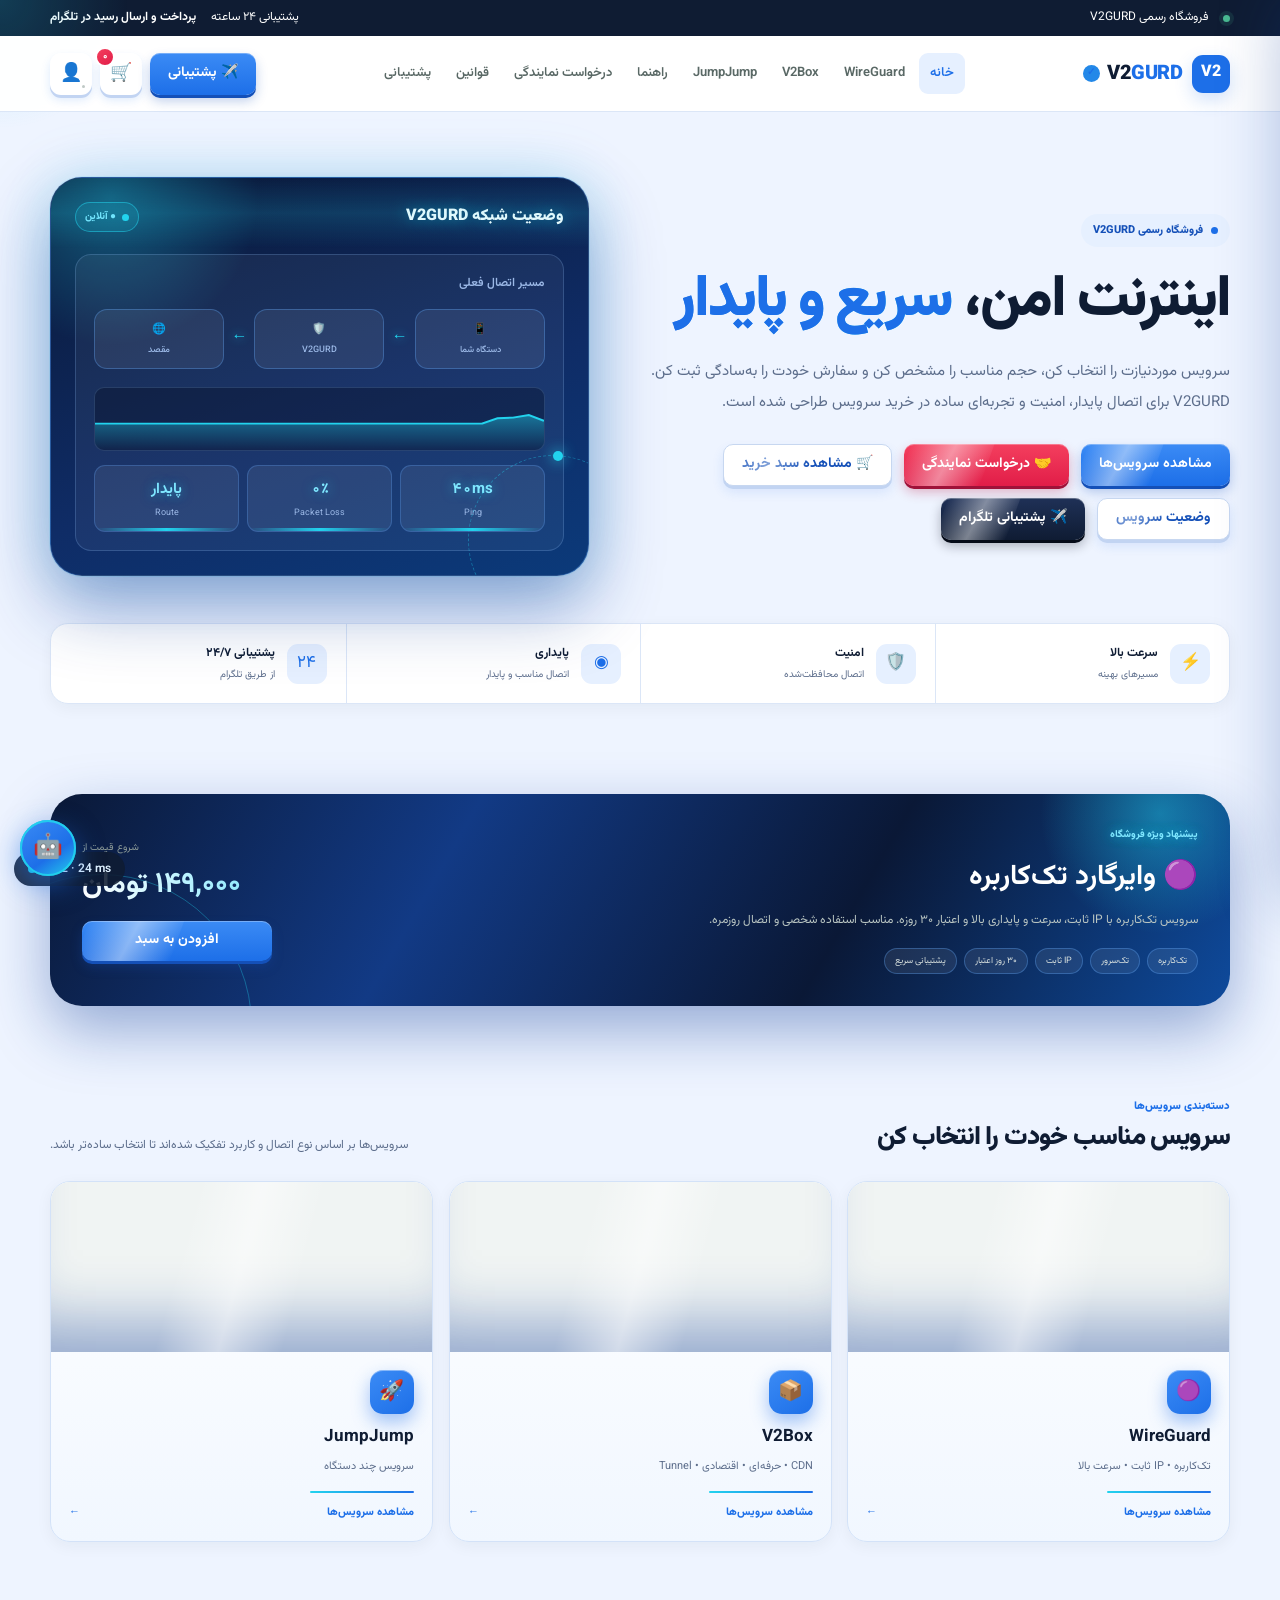
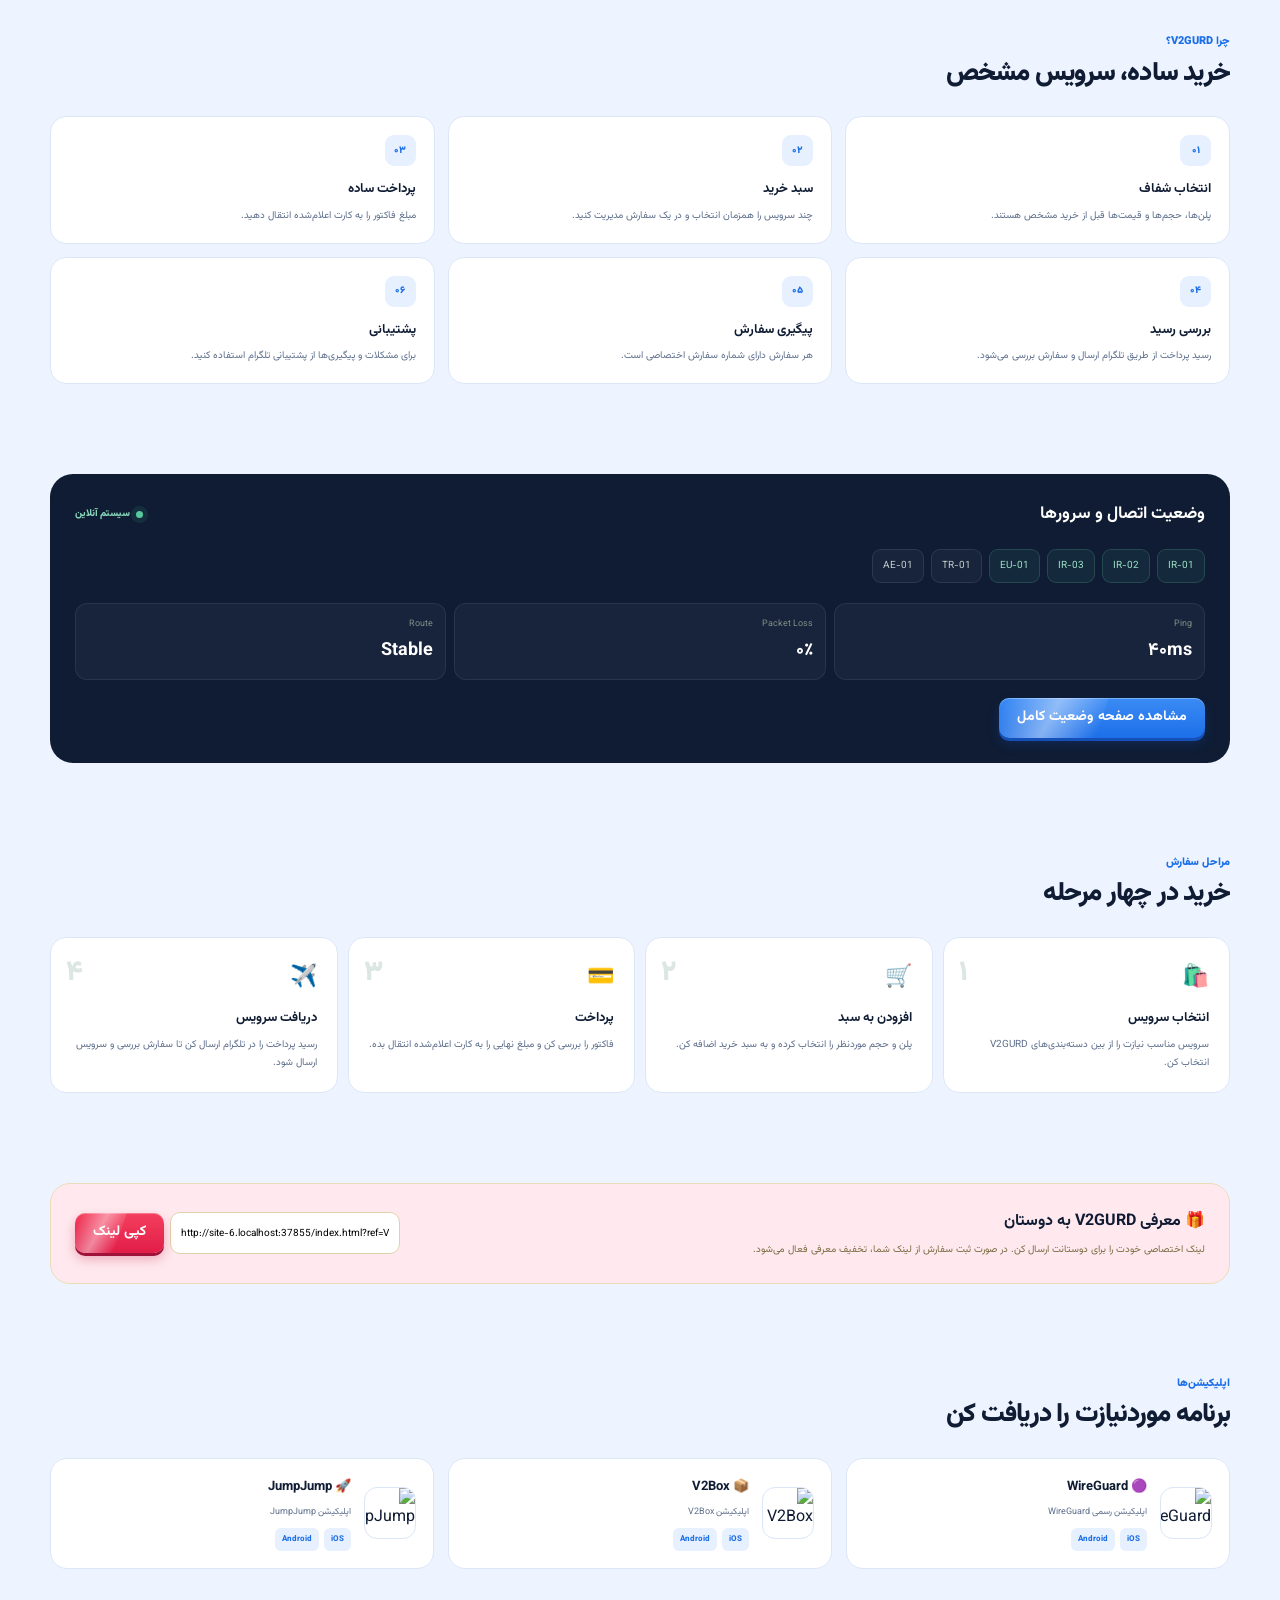
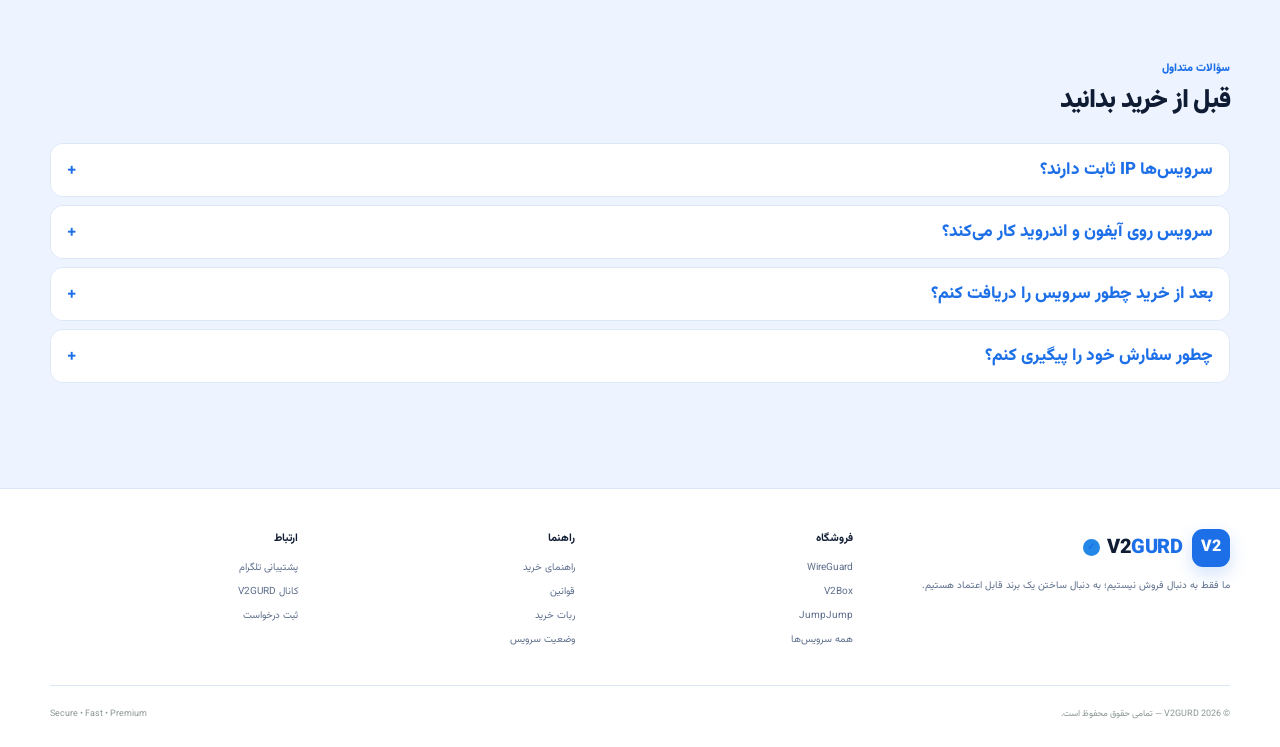
==== commit b772ad95: "Update index.html" ====
--- a/index.html
+++ b/index.html
@@ -7100,32 +7100,32 @@
 (function(){
 try{
 var cv=document.getElementById('bg3d');if(!window.THREE||!cv)return;
-var R=new THREE.WebGLRenderer({canvas:cv,alpha:true,antialias:true});R.setPixelRatio(Math.min(devicePixelRatio,2));
+var R=new THREE.WebGLRenderer({canvas:cv,alpha:true,antialias:false});R.setPixelRatio(Math.min(devicePixelRatio,1.25));
 var S=new THREE.Scene(),C=new THREE.PerspectiveCamera(55,1,.1,200);C.position.z=13;
 var G=new THREE.Group();S.add(G);
 var blue=0x1d6fe8,cyan=0x22d3ee;
 // wireframe globe
-var globe=new THREE.Mesh(new THREE.IcosahedronGeometry(4,2),new THREE.MeshBasicMaterial({color:blue,wireframe:true,transparent:true,opacity:.28}));G.add(globe);
+var globe=new THREE.Mesh(new THREE.IcosahedronGeometry(4,1),new THREE.MeshBasicMaterial({color:blue,wireframe:true,transparent:true,opacity:.28}));G.add(globe);
 var core=new THREE.Mesh(new THREE.IcosahedronGeometry(2.2,1),new THREE.MeshBasicMaterial({color:cyan,wireframe:true,transparent:true,opacity:.35}));G.add(core);
 // orbit rings
 var rings=[];for(var i=0;i<3;i++){var r=new THREE.Mesh(new THREE.TorusGeometry(5.5+i*.9,.02,8,120),new THREE.MeshBasicMaterial({color:i%2?cyan:blue,transparent:true,opacity:.5}));r.rotation.x=Math.random()*3;r.rotation.y=Math.random()*3;G.add(r);rings.push(r)}
 // network nodes on sphere + packets travelling on links
-var nodes=[],N=26;for(var i=0;i<N;i++){var v=new THREE.Vector3().randomDirection?new THREE.Vector3().randomDirection():new THREE.Vector3(Math.random()-.5,Math.random()-.5,Math.random()-.5).normalize();v.multiplyScalar(4);nodes.push(v);
+var nodes=[],N=20;for(var i=0;i<N;i++){var v=new THREE.Vector3().randomDirection?new THREE.Vector3().randomDirection():new THREE.Vector3(Math.random()-.5,Math.random()-.5,Math.random()-.5).normalize();v.multiplyScalar(4);nodes.push(v);
 var d=new THREE.Mesh(new THREE.SphereGeometry(.09,10,10),new THREE.MeshBasicMaterial({color:cyan}));d.position.copy(v);G.add(d)}
 var links=[],lm=new THREE.LineBasicMaterial({color:blue,transparent:true,opacity:.25});
 for(var i=0;i<N;i++){var j=(i+1+Math.floor(Math.random()*5))%N;var g=new THREE.BufferGeometry().setFromPoints([nodes[i],nodes[j]]);G.add(new THREE.Line(g,lm));links.push([i,j])}
-var pk=[];for(var k=0;k<14;k++){var m=new THREE.Mesh(new THREE.SphereGeometry(.13,8,8),new THREE.MeshBasicMaterial({color:0xffffff}));G.add(m);pk.push({m:m,l:links[k%links.length],t:Math.random(),s:.004+Math.random()*.006})}
+var pk=[];for(var k=0;k<8;k++){var m=new THREE.Mesh(new THREE.SphereGeometry(.13,8,8),new THREE.MeshBasicMaterial({color:0xffffff}));G.add(m);pk.push({m:m,l:links[k%links.length],t:Math.random(),s:.004+Math.random()*.006})}
 // floating particles
-var pg=new THREE.BufferGeometry(),pa=new Float32Array(600*3);for(var i=0;i<pa.length;i++)pa[i]=(Math.random()-.5)*60;pg.setAttribute('position',new THREE.BufferAttribute(pa,3));
+var pg=new THREE.BufferGeometry(),pa=new Float32Array(260*3);for(var i=0;i<pa.length;i++)pa[i]=(Math.random()-.5)*60;pg.setAttribute('position',new THREE.BufferAttribute(pa,3));
 var pts=new THREE.Points(pg,new THREE.PointsMaterial({color:blue,size:.08,transparent:true,opacity:.6}));S.add(pts);
 G.position.x=-4;
 function size(){var w=innerWidth,h=innerHeight;R.setSize(w,h,false);C.aspect=w/h;C.updateProjectionMatrix();G.position.x=w>900?-4.5:0;G.scale.setScalar(w>900?1:.75)}
 size();addEventListener('resize',size);
 var mx=0,my=0,sy=0;
-addEventListener('pointermove',function(e){mx=e.clientX/innerWidth-.5;my=e.clientY/innerHeight-.5;var g=document.getElementById('cursorGlow');g.style.left=e.clientX+'px';g.style.top=e.clientY+'px'});
+addEventListener('pointermove',function(e){mx=e.clientX/innerWidth-.5;my=e.clientY/innerHeight-.5;var g=document.getElementById('cursorGlow');g.style.transform='translate('+(e.clientX-140)+'px,'+(e.clientY-140)+'px)'});
 addEventListener('scroll',function(){sy=scrollY/Math.max(1,document.body.scrollHeight-innerHeight)},{passive:true});
 var t0=0;
-function loop(t){requestAnimationFrame(loop);if(document.hidden)return;
+var last=0;function loop(t){requestAnimationFrame(loop);if(document.hidden||t-last<30)return;last=t;
 G.rotation.y+=.0025;G.rotation.x=my*.5+sy*1.2;G.rotation.z=mx*.3;core.rotation.y-=.008;
 rings.forEach(function(r,i){r.rotation.z+=.003*(i+1)});
 pts.rotation.y+=.0004;C.position.x+=(mx*3-C.position.x)*.04;C.position.y+=(-my*2-C.position.y)*.04;C.lookAt(0,0,0);
@@ -7177,7 +7177,7 @@
 
 <style id="netcard-style">
 .hero-card{background:linear-gradient(160deg,#0a1836,#0f2c66 60%,#0b3a7a)!important;border:1px solid rgba(96,165,250,.35)!important;color:#e8f1ff;
- box-shadow:0 30px 70px rgba(15,60,150,.45),0 0 0 1px rgba(34,211,238,.12),0 0 60px rgba(34,211,238,.18)!important;animation:floaty 6s ease-in-out infinite,cardGlow 3.5s ease-in-out infinite}
+ box-shadow:0 30px 70px rgba(15,60,150,.45),0 0 0 1px rgba(34,211,238,.12),0 0 60px rgba(34,211,238,.18)!important;animation:floaty 6s ease-in-out infinite}
 @keyframes cardGlow{50%{box-shadow:0 30px 70px rgba(15,60,150,.5),0 0 0 1px rgba(34,211,238,.4),0 0 90px rgba(34,211,238,.35)}}
 .hero-card::before{width:320px!important;height:320px!important;background:radial-gradient(circle,rgba(34,211,238,.35),transparent 65%)!important;top:-140px!important;left:-100px!important;animation:drift 9s ease-in-out infinite alternate}
 @keyframes drift{to{transform:translate(260px,180px)}}
@@ -7291,5 +7291,181 @@
 document.addEventListener('pointerout',function(e){var c=e.target.closest&&e.target.closest('.product-card,.featured');if(c&&!c.contains(e.relatedTarget)){c.style.setProperty('--rx','0deg');c.style.setProperty('--ry','0deg')}});
 })();
 </script>
+
+<style id="perf-style">
+#cursorGlow{left:0!important;top:0!important;transition:none!important;will-change:transform}
+#livepill{backdrop-filter:none!important}
+.network-card{backdrop-filter:none!important}
+#pingGraph .ln{filter:none!important}
+.hero-card::after{top:0!important;animation:scan2 4.5s linear infinite!important}
+@keyframes scan2{from{transform:translateY(-80px)}to{transform:translateY(520px)}}
+.btn::after,.hero-actions a::after{left:0!important}
+@keyframes sweep{from{transform:skewX(-20deg) translateX(-160%)}to{transform:skewX(-20deg) translateX(420%)}}
+.product-features li::before{animation:none!important}
+.price{animation:none!important}
+.product-card:hover .price,.product-card.special .price{animation:shine 3.5s linear infinite!important}
+.featured{animation:none!important}
+.featured-price strong{animation:none!important;filter:none!important}
+@keyframes chipFloat{50%{transform:translateY(-4px)}}
+.product-card,.btn,.telegram-btn{will-change:auto!important}
+</style>
+<style id="cat-style">
+.category-card{--rx:0deg;--ry:0deg;--ty:0px;--mx:50%;--my:50%;position:relative;border:1px solid #d3e2f8!important;background:linear-gradient(180deg,#fff,#f1f7ff)!important;
+ transform:perspective(900px) rotateX(var(--rx)) rotateY(var(--ry)) translateY(var(--ty));transition:transform .15s ease-out,box-shadow .3s,border-color .3s!important;animation:cardIn .8s cubic-bezier(.2,.8,.2,1) both}
+.category-grid .category-card:nth-child(1){animation-delay:.1s}.category-grid .category-card:nth-child(2){animation-delay:.25s}.category-grid .category-card:nth-child(3){animation-delay:.4s}
+.category-card:hover{--ty:-10px;border-color:#5aa2ff!important;box-shadow:0 28px 55px rgba(29,111,232,.3)!important}
+.category-card::before{content:"";position:absolute;inset:0;z-index:3;pointer-events:none;opacity:0;transition:opacity .3s;background:radial-gradient(280px circle at var(--mx) var(--my),rgba(34,211,238,.25),transparent 60%)}
+.category-card:hover::before{opacity:1}
+.category-card::after{content:"";position:absolute;inset:0;border-radius:20px;padding:2px;z-index:4;pointer-events:none;opacity:0;transition:opacity .3s;background:conic-gradient(from var(--ang),transparent 0 62%,#22d3ee,#1d6fe8,transparent);-webkit-mask:linear-gradient(#000 0 0) content-box,linear-gradient(#000 0 0);-webkit-mask-composite:xor;mask:linear-gradient(#000 0 0) content-box exclude,linear-gradient(#000 0 0);animation:ang 3s linear infinite}
+.category-card:hover::after{opacity:1}
+.category-image{box-shadow:inset 0 -70px 60px -40px rgba(15,60,150,.4)}
+.category-image img{animation:kenburns 14s ease-in-out infinite alternate}
+@keyframes kenburns{to{transform:scale(1.13) translate(-2%,-2%)}}
+.category-image::after{background:linear-gradient(105deg,transparent 35%,rgba(255,255,255,.5) 50%,transparent 65%)!important;transform:translateX(-120%);animation:imgShine 5s ease-in-out infinite}
+.category-card:nth-child(2) .category-image::after{animation-delay:1.2s}.category-card:nth-child(3) .category-image::after{animation-delay:2.4s}
+@keyframes imgShine{0%,60%{transform:translateX(-120%)}100%{transform:translateX(120%)}}
+.category-icon{display:inline-grid;place-items:center;width:44px;height:44px;border-radius:13px;background:linear-gradient(145deg,#3b8bf5,#1d6fe8);box-shadow:0 8px 18px rgba(29,111,232,.4),inset 0 1px 0 rgba(255,255,255,.4);animation:iconFloat 3.2s ease-in-out infinite;transition:transform .4s}
+.category-card:hover .category-icon{transform:rotate(-12deg) scale(1.18)}
+.category-content h3{transition:color .3s}.category-card:hover .category-content h3{color:#1450b8}
+.category-footer{position:relative;padding-top:12px}
+.category-footer::before{content:"";position:absolute;top:0;right:0;height:2px;width:30%;border-radius:2px;background:linear-gradient(90deg,#22d3ee,#1d6fe8);transition:width .5s cubic-bezier(.2,.8,.2,1)}
+.category-card:hover .category-footer::before{width:100%}
+.category-footer{transition:letter-spacing .3s}.category-card:hover .category-footer{letter-spacing:.4px}
+@media(hover:none){.category-card:hover{--ty:0px}}
+@media(prefers-reduced-motion:reduce){.category-card{animation:none}.category-image img{animation:none}}
+</style>
+<style id="ai-auth-style">
+/* AI */
+.ai-fab{background:linear-gradient(145deg,#3b8bf5,#1d6fe8 60%,#22d3ee)!important;border:0!important;box-shadow:0 10px 28px rgba(29,111,232,.55)!important;animation:iconFloat 3s ease-in-out infinite}
+.ai-fab::before,.ai-fab::after{content:"";position:absolute;inset:0;border-radius:inherit;border:2px solid rgba(34,211,238,.7);animation:ring 2.4s ease-out infinite;pointer-events:none}
+.ai-fab::after{animation-delay:1.2s}
+@keyframes ring{from{transform:scale(1);opacity:.8}to{transform:scale(1.7);opacity:0}}
+.ai-fab-icon{display:inline-block;animation:wiggle 4s ease-in-out infinite}
+@keyframes wiggle{0%,80%,100%{transform:rotate(0)}85%{transform:rotate(-14deg)}90%{transform:rotate(12deg)}95%{transform:rotate(-8deg)}}
+.ai-orb{display:flex;align-items:center;gap:12px;margin-bottom:12px;padding:10px 14px;border-radius:14px;background:linear-gradient(120deg,#0a1836,#123a85);color:#cfe6ff;font-size:11px;font-weight:700}
+.ai-orb i{width:34px;height:34px;border-radius:50%;flex:none;background:conic-gradient(from 0deg,#22d3ee,#1d6fe8,#8a68ec,#22d3ee);animation:spin 3s linear infinite;box-shadow:0 0 18px rgba(34,211,238,.7);position:relative}
+.ai-orb i::after{content:"";position:absolute;inset:6px;border-radius:50%;background:#0a1836}
+.ai-orb .bars{margin-inline-start:auto;display:flex;gap:3px;align-items:center;height:22px}
+.ai-orb .bars b{width:3px;height:100%;border-radius:2px;background:#22d3ee;transform-origin:center;animation:wave 1s ease-in-out infinite}
+.ai-orb .bars b:nth-child(2){animation-delay:.15s}.ai-orb .bars b:nth-child(3){animation-delay:.3s}.ai-orb .bars b:nth-child(4){animation-delay:.45s}.ai-orb .bars b:nth-child(5){animation-delay:.6s}
+@keyframes wave{0%,100%{transform:scaleY(.25)}50%{transform:scaleY(1)}}
+.ai-chat-window{background:linear-gradient(180deg,#f3f8ff,#e8f1ff)!important;border:1px solid #cfe0f7!important}
+.ai-msg{animation:msgIn .45s cubic-bezier(.2,.8,.2,1) both}
+@keyframes msgIn{from{opacity:0;transform:translateY(14px) scale(.96)}}
+.ai-msg-bot{background:#fff!important;border:1px solid #cfe0f7!important;box-shadow:0 4px 12px rgba(29,111,232,.1)}
+.ai-msg-user{background:linear-gradient(145deg,#3b8bf5,#1d6fe8)!important;color:#fff!important}
+.ai-chip{background:#fff!important;border:1px solid #c7d7f0!important;color:#1450b8!important;border-radius:20px!important;transition:transform .2s,box-shadow .2s,background .2s;animation:chipIn .5s both}
+.ai-chip:nth-child(1){animation-delay:.2s}.ai-chip:nth-child(2){animation-delay:.3s}.ai-chip:nth-child(3){animation-delay:.4s}.ai-chip:nth-child(4){animation-delay:.5s}
+@keyframes chipIn{from{opacity:0;transform:scale(.7)}}
+.ai-chip:hover{transform:translateY(-3px) scale(1.05);box-shadow:0 8px 16px rgba(29,111,232,.25);background:linear-gradient(145deg,#3b8bf5,#1d6fe8)!important;color:#fff!important}
+.ai-input-row input{border:1.5px solid #c7d7f0!important;transition:border-color .2s,box-shadow .2s}
+.ai-input-row input:focus{outline:0;border-color:#22d3ee!important;box-shadow:0 0 0 4px rgba(34,211,238,.2)}
+/* modals */
+.modal-wrap.show .modal{animation:modalIn .5s cubic-bezier(.2,.8,.2,1)}
+@keyframes modalIn{from{opacity:0;transform:perspective(900px) translateY(40px) rotateX(-14deg) scale(.94)}}
+.modal{border:1px solid rgba(96,165,250,.35)!important;box-shadow:0 30px 80px rgba(15,60,150,.4)!important;position:relative}
+.modal::before{content:"";position:absolute;top:0;left:0;right:0;height:4px;border-radius:4px 4px 0 0;background:linear-gradient(90deg,#1d6fe8,#22d3ee,#8a68ec,#1d6fe8);background-size:200% 100%;animation:shine 3s linear infinite;z-index:2}
+/* auth */
+.auth-hero{display:grid;place-items:center;margin:2px 0 14px;height:84px;position:relative}
+.auth-hero .core{width:56px;height:56px;border-radius:18px;display:grid;place-items:center;font-size:26px;background:linear-gradient(145deg,#3b8bf5,#1d6fe8);box-shadow:0 10px 24px rgba(29,111,232,.5),inset 0 1px 0 rgba(255,255,255,.4);animation:iconFloat 3s ease-in-out infinite;position:relative;z-index:1}
+.auth-hero .rg{position:absolute;width:84px;height:84px;border-radius:50%;border:1px dashed rgba(29,111,232,.5);animation:spin 10s linear infinite}
+.auth-hero .rg::after{content:"";position:absolute;top:-4px;left:50%;width:8px;height:8px;border-radius:50%;background:#22d3ee;box-shadow:0 0 12px #22d3ee}
+.auth-hero .rg.r2{width:106px;height:106px;animation-duration:16s;animation-direction:reverse;opacity:.6}
+.auth-tab{transition:all .25s!important}
+.auth-tab.active{background:linear-gradient(180deg,#3b8bf5,#1d6fe8)!important;color:#fff!important;box-shadow:0 3px 0 #1450b8,0 6px 12px rgba(29,111,232,.3)!important}
+.form-grid.swap .field{animation:fieldIn .5s cubic-bezier(.2,.8,.2,1) both}
+.form-grid.swap .field:nth-child(2){animation-delay:.08s}.form-grid.swap .field:nth-child(3){animation-delay:.16s}
+@keyframes fieldIn{from{opacity:0;transform:translateX(24px)}}
+.field input{transition:border-color .2s,box-shadow .2s,transform .2s}
+.field input:focus{outline:0;border-color:#22d3ee!important;box-shadow:0 0 0 4px rgba(34,211,238,.2);transform:translateY(-1px)}
+#signupNote{display:none;margin-top:12px;padding:12px 14px;border-radius:14px;background:linear-gradient(135deg,#eaf3ff,#e0fbff);border:1px solid #9fd0ff;font-size:11px;line-height:2;color:#0f2a5c;position:relative;overflow:hidden}
+#signupNote.show{display:block;animation:fieldIn .5s both}
+#signupNote strong{display:flex;align-items:center;gap:8px;font-size:12px;margin-bottom:4px;color:#1450b8}
+#signupNote strong i{font-style:normal;display:inline-block;animation:wiggle 3s infinite}
+#signupNote ol{margin:0;padding:0 18px 0 0}
+#signupNote li{animation:fieldIn .5s both}#signupNote li:nth-child(1){animation-delay:.15s}#signupNote li:nth-child(2){animation-delay:.3s}#signupNote li:nth-child(3){animation-delay:.45s}#signupNote li:nth-child(4){animation-delay:.6s}
+#signupNote::after{content:"";position:absolute;top:0;left:0;height:100%;width:40%;background:linear-gradient(100deg,transparent,rgba(255,255,255,.7),transparent);transform:translateX(-120%) skewX(-20deg);animation:sweep 4s infinite}
+</style>
+<script>
+(function(){
+// tilt for category cards
+document.addEventListener('pointermove',function(e){if(matchMedia('(hover:none)').matches)return;var c=e.target.closest&&e.target.closest('.category-card');if(!c)return;
+var r=c.getBoundingClientRect(),x=(e.clientX-r.left)/r.width,y=(e.clientY-r.top)/r.height;
+c.style.setProperty('--mx',x*100+'%');c.style.setProperty('--my',y*100+'%');c.style.setProperty('--ry',(x-.5)*9+'deg');c.style.setProperty('--rx',(y-.5)*-9+'deg')});
+document.addEventListener('pointerout',function(e){var c=e.target.closest&&e.target.closest('.category-card');if(c&&!c.contains(e.relatedTarget)){c.style.setProperty('--rx','0deg');c.style.setProperty('--ry','0deg')}});
+// AI orb
+var aw=document.getElementById('aiChatWindow');
+if(aw&&!document.querySelector('.ai-orb')){var o=document.createElement('div');o.className='ai-orb';o.innerHTML='<i></i><span>\u062f\u0633\u062a\u06cc\u0627\u0631 \u0647\u0648\u0634\u0645\u0646\u062f V2GURD \u2022 \u0622\u0646\u0644\u0627\u06cc\u0646</span><div class="bars"><b></b><b></b><b></b><b></b><b></b></div>';aw.parentNode.insertBefore(o,aw)}
+// auth hero + signup note
+var tabs=document.querySelector('#authModal .auth-tabs'),hint=document.getElementById('authHint'),fg=document.querySelector('#authModal .form-grid');
+if(tabs&&hint&&fg){
+var h=document.createElement('div');h.className='auth-hero';h.innerHTML='<span class="rg r2"></span><span class="rg"></span><div class="core">\ud83d\udd12</div>';tabs.parentNode.insertBefore(h,tabs);
+var n=document.createElement('div');n.id='signupNote';
+n.innerHTML='<strong><i>\u2709\ufe0f</i>\u0628\u0639\u062f \u0627\u0632 \u062b\u0628\u062a\u200c\u0646\u0627\u0645 \u0686\u0647 \u06a9\u0627\u0631 \u06a9\u0646\u06cc\u0645\u061f</strong><ol><li>\u0628\u0639\u062f \u0627\u0632 \u062b\u0628\u062a\u200c\u0646\u0627\u0645\u060c \u06cc\u06a9 \u067e\u06cc\u0627\u0645 \u062f\u0631 \u0627\u06cc\u0645\u06cc\u0644 \u0634\u0645\u0627 \u0645\u06cc\u200c\u0622\u06cc\u062f \u06a9\u0647 \u062d\u0627\u0648\u06cc \u06cc\u06a9 \u0644\u06cc\u0646\u06a9 \u062a\u0627\u06cc\u06cc\u062f \u0627\u0633\u062a.</li><li>\u0631\u0648\u06cc \u0622\u0646 \u0644\u06cc\u0646\u06a9 \u0628\u0632\u0646\u06cc\u062f\u061b \u06cc\u06a9 \u0635\u0641\u062d\u0647\u0654 \u0633\u06cc\u0627\u0647 \u0628\u0627\u0632 \u0645\u06cc\u200c\u0634\u0648\u062f.</li><li>\u0627\u06af\u0631 \u0627\u06cc\u0646 \u0635\u0641\u062d\u0647 \u0628\u0627\u0632 \u0634\u062f\u060c \u06cc\u0639\u0646\u06cc \u0627\u06cc\u0645\u06cc\u0644 \u0634\u0645\u0627 \u062a\u0627\u06cc\u06cc\u062f \u0634\u062f\u0647 \u0627\u0633\u062a.</li><li>\u062d\u0627\u0644\u0627 \u062f\u0648\u0628\u0627\u0631\u0647 \u0628\u0647 \u0633\u0627\u06cc\u062a \u0628\u0631\u06af\u0631\u062f\u06cc\u062f \u0648 \u0648\u0631\u0648\u062f \u0631\u0627 \u0627\u0646\u062c\u0627\u0645 \u062f\u0647\u06cc\u062f.</li></ol>';
+hint.parentNode.insertBefore(n,hint.nextSibling);
+var st=document.getElementById('signupTab');
+function upd(){var su=st.classList.contains('active');n.classList.remove('show');fg.classList.remove('swap');void n.offsetWidth;if(su)n.classList.add('show');fg.classList.add('swap')}
+new MutationObserver(upd).observe(st,{attributes:true,attributeFilter:['class']});upd();
+}
+})();
+</script>
+
+<style id="cart-support-style">
+#bg3d{filter:blur(1.2px);transform:translateZ(0)}
+/* ---- cart ---- */
+.cart-drawer{background:linear-gradient(180deg,#f6faff,#eaf2ff)!important;border-left:1px solid rgba(96,165,250,.4);box-shadow:-20px 0 60px rgba(15,60,150,.3)!important;overflow:hidden}
+.cart-drawer::before{content:"";position:absolute;width:300px;height:300px;border-radius:50%;left:-120px;bottom:-120px;background:radial-gradient(circle,rgba(34,211,238,.25),transparent 65%);pointer-events:none;animation:drift2 8s ease-in-out infinite alternate}
+.cart-header{background:linear-gradient(120deg,#0a1836,#123a85)!important;color:#fff!important;position:relative;border-bottom:0!important}
+.cart-header::after{content:"";position:absolute;left:0;right:0;bottom:0;height:3px;background:linear-gradient(90deg,#1d6fe8,#22d3ee,#8a68ec,#1d6fe8);background-size:200% 100%;animation:shine 3s linear infinite}
+.cart-header h2{color:#fff!important;text-shadow:0 0 14px rgba(34,211,238,.6)}
+.cart-close{background:rgba(255,255,255,.12)!important;color:#fff!important;border:1px solid rgba(255,255,255,.3)!important;border-radius:50%!important;transition:transform .35s,background .2s}
+.cart-close:hover{transform:rotate(90deg) scale(1.1);background:#e11d48!important}
+.cart-item{background:#fff!important;border:1px solid #cfe0f7!important;border-radius:14px!important;box-shadow:0 4px 14px rgba(29,111,232,.1);animation:cartIn .5s cubic-bezier(.2,.8,.2,1) both;transition:transform .2s,box-shadow .2s,border-color .2s;position:relative;overflow:hidden}
+.cart-item:nth-child(1){animation-delay:.05s}.cart-item:nth-child(2){animation-delay:.12s}.cart-item:nth-child(3){animation-delay:.19s}.cart-item:nth-child(n+4){animation-delay:.25s}
+@keyframes cartIn{from{opacity:0;transform:translateX(40px) scale(.96)}}
+.cart-item::before{content:"";position:absolute;top:0;bottom:0;right:0;width:4px;background:linear-gradient(180deg,#22d3ee,#1d6fe8)}
+.cart-item:hover{transform:translateX(-4px) translateY(-2px);border-color:#5aa2ff!important;box-shadow:0 10px 24px rgba(29,111,232,.22)}
+.cart-item-price{background:linear-gradient(90deg,#1d6fe8,#22d3ee);-webkit-background-clip:text;background-clip:text;color:transparent;font-weight:900}
+.qty-btn{border:0!important;border-radius:9px!important;background:linear-gradient(180deg,#3b8bf5,#1d6fe8)!important;color:#fff!important;box-shadow:0 2px 0 #1450b8;transition:transform .1s,box-shadow .1s}
+.qty-btn:hover{transform:translateY(-1px)}.qty-btn:active{transform:translateY(2px);box-shadow:none}
+.qty{font-weight:900;color:#1450b8}
+.remove-btn{transition:transform .2s,color .2s,background .2s!important}.remove-btn:hover{transform:scale(1.12) rotate(-6deg);background:#ffe9ee!important;color:#e11d48!important}
+.cart-footer{background:rgba(255,255,255,.75)!important;border-top:1px solid #cfe0f7!important;position:relative}
+.coupon input{border:1.5px solid #c7d7f0!important;border-radius:10px!important;transition:border-color .2s,box-shadow .2s}
+.coupon input:focus{outline:0;border-color:#22d3ee!important;box-shadow:0 0 0 4px rgba(34,211,238,.2)}
+.coupon button{border:0!important;border-radius:10px!important;background:linear-gradient(180deg,#f43f5e,#e11d48)!important;color:#fff!important;font-weight:800;box-shadow:0 3px 0 #9f1239;transition:transform .1s,box-shadow .1s}
+.coupon button:hover{transform:translateY(-2px)}.coupon button:active{transform:translateY(3px);box-shadow:none}
+.total-row{background:linear-gradient(120deg,#0a1836,#123a85);color:#cfe6ff;border-radius:12px;padding:10px 14px!important;position:relative;overflow:hidden}
+.total-row::after{content:"";position:absolute;top:0;left:0;height:100%;width:40%;background:linear-gradient(100deg,transparent,rgba(255,255,255,.25),transparent);transform:translateX(-120%) skewX(-20deg);animation:sweep 3.5s infinite}
+.total-price{color:#7fe7ff!important;text-shadow:0 0 12px rgba(34,211,238,.7);font-variant-numeric:tabular-nums}
+.cart-footer>.btn-primary{animation:ctaPulse 2.2s ease-in-out infinite}
+@keyframes ctaPulse{50%{transform:scale(1.025)}}
+.cart-count{animation:pop 2.5s ease-in-out infinite;background:linear-gradient(145deg,#f43f5e,#e11d48)!important;color:#fff!important}
+@keyframes pop{0%,85%,100%{transform:scale(1)}92%{transform:scale(1.3)}}
+/* ---- support ---- */
+#page-support .inner-hero-box{background:linear-gradient(135deg,#0a1836,#123a85 65%,#0b4a9c)!important;color:#fff;position:relative;overflow:hidden}
+#page-support .inner-hero-box::before{content:"";position:absolute;width:320px;height:320px;border-radius:50%;left:-80px;top:-120px;background:radial-gradient(circle,rgba(34,211,238,.4),transparent 65%);animation:drift2 8s ease-in-out infinite alternate;pointer-events:none}
+#page-support .inner-hero-content h1,#page-support .inner-hero-content p{color:#fff!important}
+#page-support .inner-hero-content p{opacity:.85}
+#page-support .inner-hero-image>div{background:transparent!important;animation:iconFloat 3.2s ease-in-out infinite;filter:drop-shadow(0 10px 20px rgba(34,211,238,.5))}
+#page-support .content-box{position:relative;background:linear-gradient(180deg,#fff,#f3f8ff)!important;border:1px solid #cfe0f7!important;border-radius:24px;box-shadow:0 20px 50px rgba(29,111,232,.18)!important;overflow:hidden}
+#page-support .content-box::after{content:"";position:absolute;inset:0;border-radius:24px;padding:2px;pointer-events:none;background:conic-gradient(from var(--ang),transparent 0 65%,#22d3ee,#1d6fe8,transparent);-webkit-mask:linear-gradient(#000 0 0) content-box,linear-gradient(#000 0 0);-webkit-mask-composite:xor;mask:linear-gradient(#000 0 0) content-box exclude,linear-gradient(#000 0 0);animation:ang 5s linear infinite}
+#page-support .content-box>*{position:relative;z-index:1}
+#page-support.active .field{animation:fieldIn .6s cubic-bezier(.2,.8,.2,1) both}
+#page-support.active .field:nth-child(2){animation-delay:.12s}
+#page-support.active .form-grid>.btn{animation:fieldIn .6s both;animation-delay:.25s}
+#page-support .field input,#page-support .field textarea{border:1.5px solid #c7d7f0!important;border-radius:12px!important;transition:border-color .2s,box-shadow .2s,transform .2s}
+#page-support .field input:focus,#page-support .field textarea:focus{outline:0;border-color:#22d3ee!important;box-shadow:0 0 0 4px rgba(34,211,238,.2);transform:translateY(-2px)}
+.sup-live{display:inline-flex;align-items:center;gap:8px;margin-bottom:14px;padding:7px 14px;border-radius:30px;background:#e6fbff;border:1px solid #9be7f5;color:#0e6a85;font-size:11px;font-weight:800}
+.sup-live i{width:8px;height:8px;border-radius:50%;background:#22d3ee;animation:pulse 1.4s infinite}
+.sup-live b{font-variant-numeric:tabular-nums}
+@media(prefers-reduced-motion:reduce){.cart-item,.cart-footer>.btn-primary{animation:none}}
+</style>
+<script>
+(function(){
+var fg=document.querySelector('#page-support .form-grid');
+if(fg&&!document.querySelector('.sup-live')){var d=document.createElement('div');d.className='sup-live';d.innerHTML='<i></i><span>پشتیبانی ۲۴ ساعته V2GURD آنلاین است</span>';fg.parentNode.insertBefore(d,fg)}
+})();
+</script>
 </body>
 </html>
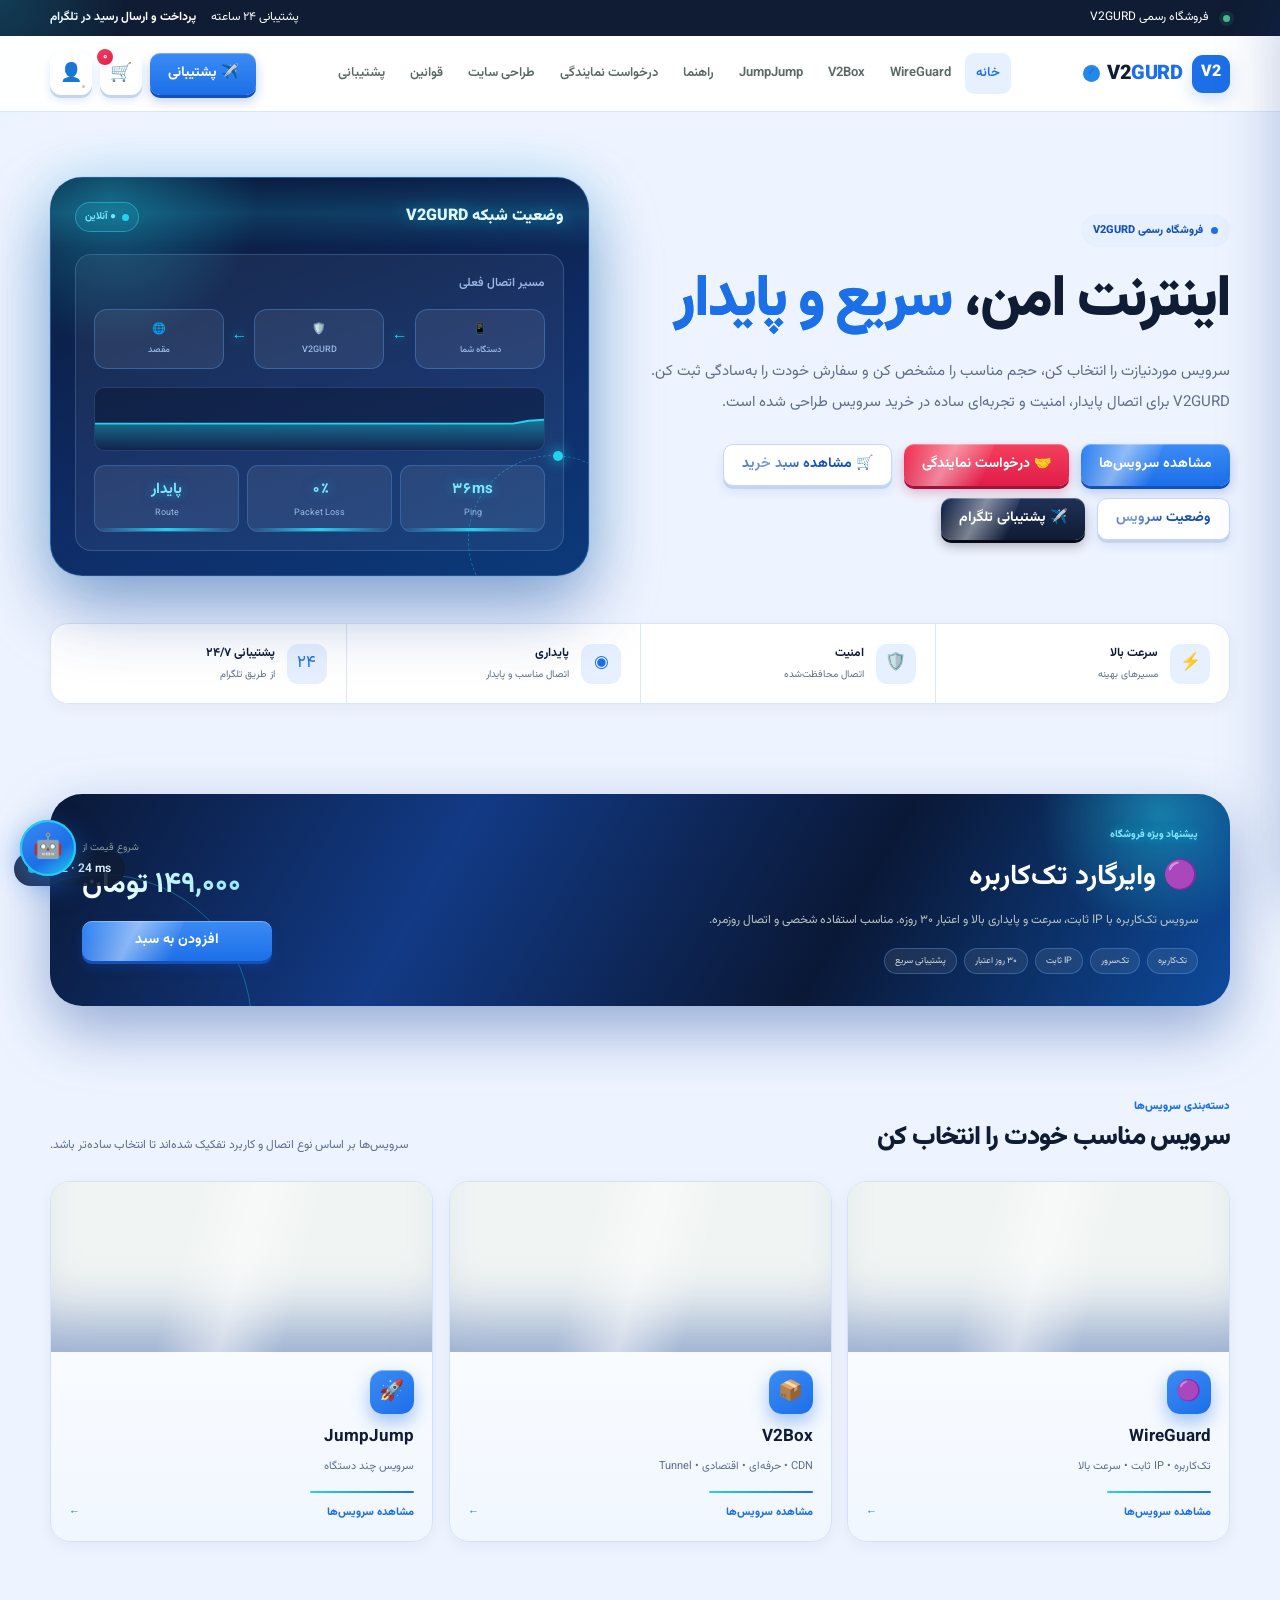
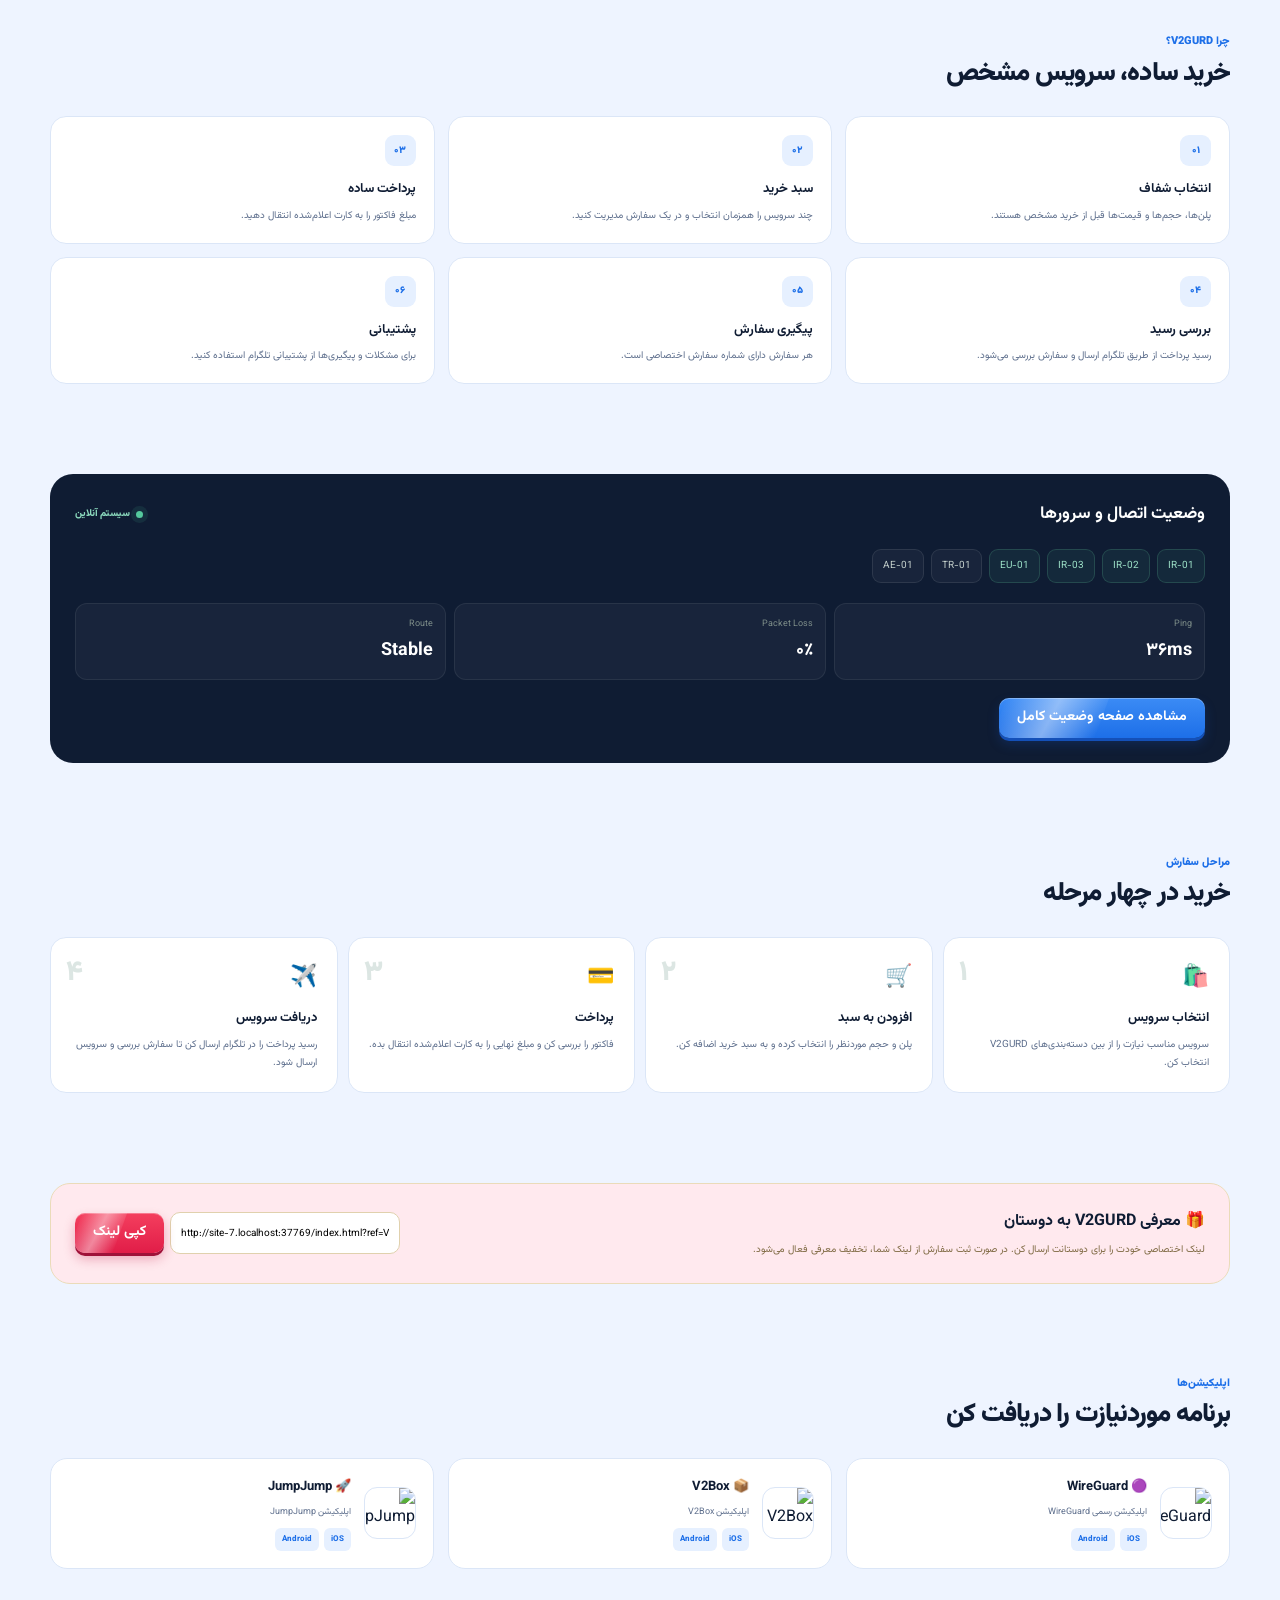
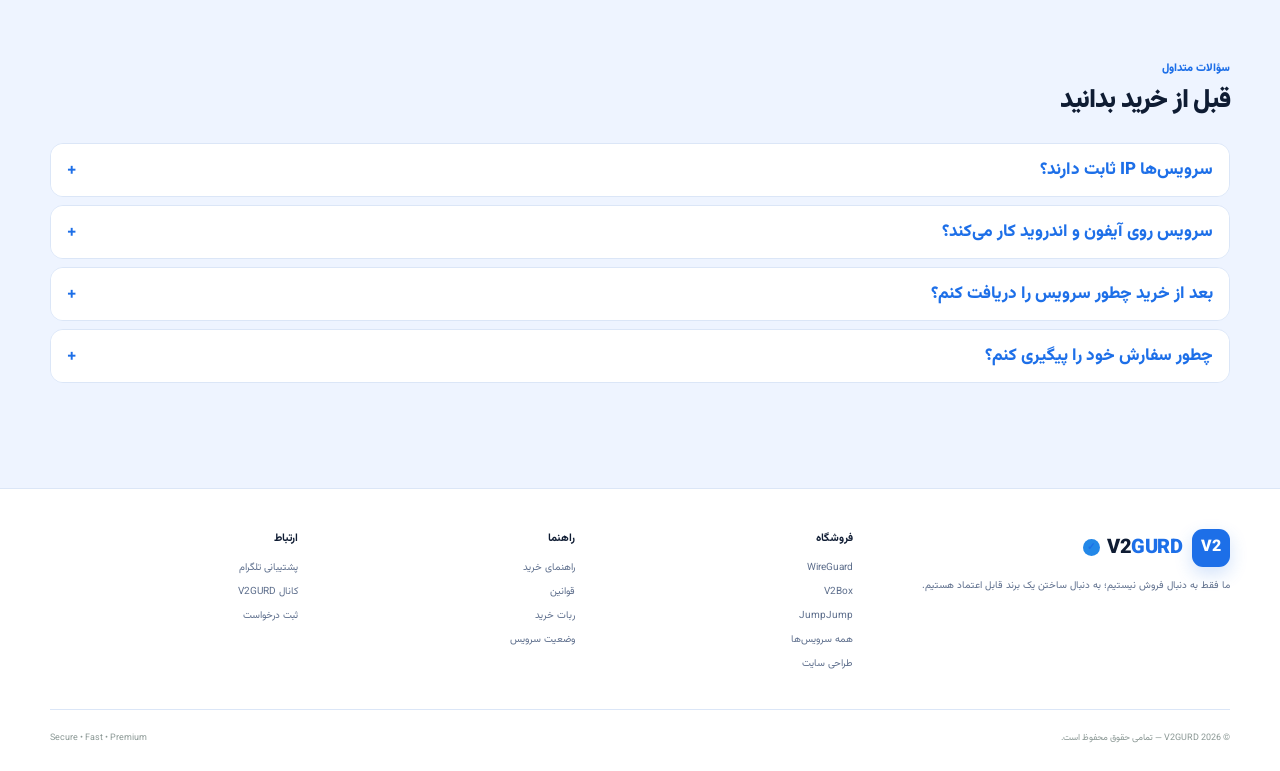
==== commit 3aed8711: "Update index.html" ====
--- a/index.html
+++ b/index.html
@@ -7467,5 +7467,259 @@
 if(fg&&!document.querySelector('.sup-live')){var d=document.createElement('div');d.className='sup-live';d.innerHTML='<i></i><span>پشتیبانی ۲۴ ساعته V2GURD آنلاین است</span>';fg.parentNode.insertBefore(d,fg)}
 })();
 </script>
+<!-- ===== V2GURD: بخش سفارش طراحی سایت ===== -->
+
+<style id="wd-style">
+.wd-grid{display:grid;grid-template-columns:1.35fr .85fr;gap:18px;align-items:start}
+.wd-card{background:#fff;border:1px solid var(--border);border-radius:20px;padding:20px;box-shadow:var(--shadow-sm);margin-bottom:14px}
+.wd-card h3{font-size:13px;margin-bottom:4px}
+.wd-card .wd-sub{font-size:10px;color:var(--muted);margin-bottom:12px}
+.wd-opts{display:grid;grid-template-columns:repeat(2,1fr);gap:8px}
+.wd-opt{border:1.5px solid var(--border);border-radius:12px;padding:11px;cursor:pointer;display:flex;gap:9px;align-items:flex-start;background:#fff;transition:.2s}
+.wd-opt:hover{border-color:var(--primary)}
+.wd-opt.on{border-color:var(--primary);background:var(--primary-soft)}
+.wd-opt input{margin-top:4px;accent-color:var(--primary);flex-shrink:0}
+.wd-opt b{font-size:11px;display:block;line-height:1.6}
+.wd-opt small{font-size:9px;color:var(--muted);display:block;line-height:1.7}
+.wd-opt em{font-style:normal;font-size:9px;color:var(--primary);font-weight:800}
+.wd-sum{position:sticky;top:90px;background:linear-gradient(135deg,#0a1836,#123a85);color:#fff;border-radius:22px;padding:22px;box-shadow:var(--shadow-lg)}
+.wd-sum h3{font-size:14px;margin-bottom:12px}
+.wd-line{display:flex;justify-content:space-between;gap:8px;font-size:10px;padding:6px 0;border-bottom:1px dashed rgba(255,255,255,.15);color:#cfe0ff}
+.wd-line span:last-child{white-space:nowrap;font-weight:800;color:#fff}
+.wd-total{margin:14px 0;padding:14px;border-radius:14px;background:rgba(255,255,255,.08);text-align:center}
+.wd-total small{display:block;font-size:10px;color:#9bb8e6}
+.wd-total strong{display:block;font-size:26px;color:#7fe7ff;margin-top:2px}
+.wd-note{font-size:9px;color:#9bb8e6;line-height:1.9;margin-bottom:12px}
+.wd-sum .btn{width:100%}
+.wd-range{font-size:9px;color:#9bb8e6;text-align:center;margin-top:8px}
+.wd-pay{display:none}
+.wd-pay.show{display:block}
+@media(max-width:900px){.wd-grid{grid-template-columns:1fr}.wd-sum{position:static}.wd-opts{grid-template-columns:1fr}}
+</style>
+
+<script>
+(function(){
+/* ============ تنظیمات قیمت (هر عددی رو می‌تونی عوض کنی) ============ */
+var WD_MIN = 1000000;       // حداقل قیمت
+var WD_MAX = 10000000;      // حداکثر قیمت
+var WD_FAST = 0.15;         // هزینه تحویل فوری (۱۵٪)
+var WD_DEPOSIT = 50;        // درصد پیش‌پرداخت
+
+var TYPES = [
+  {id:"landing",  t:"صفحه معرفی (Landing)",        d:"یک صفحه حرفه‌ای برای معرفی کسب‌وکار", p:1000000},
+  {id:"portfolio",t:"نمونه‌کار / شخصی",             d:"رزومه و گالری کارها",                p:1500000},
+  {id:"company",  t:"سایت شرکتی",                   d:"چندصفحه‌ای با درباره ما و تماس",     p:1800000},
+  {id:"shop",     t:"فروشگاه اینترنتی",             d:"محصولات، سبد خرید و فاکتور",         p:3000000},
+  {id:"vpn",      t:"فروشگاه فیلترشکن / VPN",       d:"مثل V2GURD؛ پلن، حجم، سبد، پرداخت", p:3500000}
+];
+var PAGES = [
+  {id:"p3",  t:"تا ۳ صفحه",     p:0},
+  {id:"p6",  t:"۴ تا ۶ صفحه",   p:500000},
+  {id:"p10", t:"۷ تا ۱۰ صفحه",  p:1000000},
+  {id:"p10p",t:"بیش از ۱۰ صفحه",p:1800000}
+];
+var DESIGNS = [
+  {id:"tpl",  t:"قالب آماده",        d:"سریع و اقتصادی، رنگ و لوگوی شما", p:0},
+  {id:"semi", t:"نیمه‌اختصاصی",      d:"شخصی‌سازی چیدمان و استایل",       p:500000},
+  {id:"full", t:"کاملاً اختصاصی",    d:"طراحی از صفر + انیمیشن",           p:1200000}
+];
+var FEATURES = [
+  {id:"cart",  t:"سبد خرید و فاکتور",         p:800000},
+  {id:"auth",  t:"ورود/ثبت‌نام و پنل کاربر",   p:1200000},
+  {id:"admin", t:"پنل مدیریت سفارش‌ها",        p:1500000},
+  {id:"bot",   t:"ربات تلگرام فروش",           p:1500000},
+  {id:"ai",    t:"دستیار هوشمند پاسخ‌گو",      p:500000},
+  {id:"3d",    t:"انیمیشن و افکت سه‌بعدی",     p:700000},
+  {id:"lang",  t:"چندزبانه",                   p:400000},
+  {id:"seo",   t:"سئو پایه و سرعت بالا",       p:300000},
+  {id:"pwa",   t:"نسخه PWA (نصب روی موبایل)",  p:500000},
+  {id:"app",   t:"اپلیکیشن اندروید",           p:3000000}
+];
+var SPEEDS = [
+  {id:"normal", t:"عادی (۷ تا ۱۴ روز)", f:0},
+  {id:"fast",   t:"فوری (۲ تا ۴ روز)",  f:WD_FAST}
+];
+
+/* ============ ابزارها ============ */
+var fa = function(v){return (typeof toFa==="function")?toFa(v):String(v)};
+var money = function(v){return (typeof formatPrice==="function")?formatPrice(v):String(v)};
+var $ = function(id){return document.getElementById(id)};
+var find = function(arr,id){return arr.filter(function(x){return x.id===id})[0]};
+var state = {type:"landing",pages:"p3",design:"tpl",speed:"normal",features:[]};
+var orderId = null, lastCalc = null;
+
+function radioGroup(name,items,showPrice){
+  return '<div class="wd-opts">'+items.map(function(i){
+    return '<label class="wd-opt" data-name="'+name+'"><input type="radio" name="wd_'+name+'" value="'+i.id+'">'+
+      '<div><b>'+i.t+'</b>'+(i.d?'<small>'+i.d+'</small>':'')+
+      (showPrice&&i.p!==undefined?'<em>'+(i.p? (name==="type"?'از ':'+')+money(i.p)+' تومان':'بدون هزینه')+'</em>':'')+
+      (i.f!==undefined?'<em>'+(i.f?'+'+fa(Math.round(i.f*100))+'٪':'بدون هزینه')+'</em>':'')+
+      '</div></label>';
+  }).join('')+'</div>';
+}
+
+/* ============ ساخت صفحه ============ */
+var html =
+'<section class="page" id="page-webdesign">'+
+ '<div class="inner-hero"><div class="container"><div class="inner-hero-box">'+
+  '<div class="inner-hero-content">'+
+   '<div class="eyebrow"><span class="eyebrow-dot"></span>خدمات طراحی سایت</div>'+
+   '<h1>🎨 سفارش طراحی سایت</h1>'+
+   '<p>نوع سایت و امکانات موردنیازت رو انتخاب کن؛ قیمت لحظه‌ای محاسبه می‌شه. محدوده قیمت از '+money(WD_MIN)+' تا '+money(WD_MAX)+' تومان بر اساس نیاز پروژه است.</p>'+
+  '</div>'+
+  '<div class="inner-hero-image"><div style="width:100%;height:100%;display:grid;place-items:center;background:linear-gradient(135deg,#e6f0ff,#f8f4ea);font-size:70px;">🖥️</div></div>'+
+ '</div></div></div>'+
+ '<section class="section"><div class="container"><div class="wd-grid">'+
+  '<div>'+
+   '<div class="wd-card"><h3>۱) نوع سایت</h3><div class="wd-sub">قیمت پایه بر اساس نوع سایت</div>'+radioGroup("type",TYPES,true)+'</div>'+
+   '<div class="wd-card"><h3>۲) تعداد صفحات</h3><div class="wd-sub">صفحات اصلی و داخلی</div>'+radioGroup("pages",PAGES,true)+'</div>'+
+   '<div class="wd-card"><h3>۳) سطح طراحی</h3><div class="wd-sub">ظاهر و شخصی‌سازی</div>'+radioGroup("design",DESIGNS,true)+'</div>'+
+   '<div class="wd-card"><h3>۴) امکانات</h3><div class="wd-sub">هر تعداد که لازم داری انتخاب کن</div><div class="wd-opts">'+
+     FEATURES.map(function(f){return '<label class="wd-opt"><input type="checkbox" name="wd_feat" value="'+f.id+'"><div><b>'+f.t+'</b><em>+'+money(f.p)+' تومان</em></div></label>'}).join('')+
+   '</div></div>'+
+   '<div class="wd-card"><h3>۵) زمان تحویل</h3><div class="wd-sub">تحویل فوری هزینه اضافه دارد</div>'+radioGroup("speed",SPEEDS,true)+'</div>'+
+   '<div class="wd-card"><h3>۶) اطلاعات پروژه</h3><div class="wd-sub">برای هماهنگی در تلگرام</div><div class="form-grid">'+
+     '<div class="field"><label for="wdName">نام شما *</label><input id="wdName" placeholder="نام و نام خانوادگی"></div>'+
+     '<div class="field"><label for="wdContact">آیدی تلگرام یا شماره تماس *</label><input id="wdContact" dir="ltr" placeholder="@username"></div>'+
+     '<div class="field"><label for="wdBrand">نام برند / سایت</label><input id="wdBrand" placeholder="مثلاً V2GURD"></div>'+
+     '<div class="field"><label for="wdColor">رنگ‌ها و سبک موردعلاقه</label><input id="wdColor" placeholder="مثلاً آبی و سفید، مینیمال"></div>'+
+     '<div class="field"><label for="wdDesc">توضیحات پروژه</label><textarea id="wdDesc" placeholder="سایت مرجع، ایده‌ها و هر چیزی که لازم است بدانیم..."></textarea></div>'+
+   '</div></div>'+
+  '</div>'+
+  '<aside class="wd-sum"><h3>🧾 خلاصه سفارش</h3><div id="wdLines"></div>'+
+   '<div class="wd-total"><small>قیمت تخمینی نهایی</small><strong id="wdTotal">—</strong></div>'+
+   '<div class="wd-note">قیمت نهایی پس از هماهنگی در تلگرام تأیید می‌شود. پرداخت به‌صورت <b>'+fa(WD_DEPOSIT)+'٪ پیش‌پرداخت</b> و باقی‌مانده هنگام تحویل است.</div>'+
+   '<button class="btn btn-primary" onclick="wdSubmit()">ثبت سفارش و پرداخت</button>'+
+   '<div class="wd-range">محدوده قیمت: '+money(WD_MIN)+' تا '+money(WD_MAX)+' تومان</div>'+
+  '</aside>'+
+ '</div></div></section>'+
+'</section>';
+
+var modal =
+'<div class="modal-wrap" id="wdModal"><div class="modal">'+
+ '<div class="modal-header"><h2 id="wdModalTitle">فاکتور طراحی سایت</h2><button class="modal-close" onclick="closeModal(\'wdModal\')">×</button></div>'+
+ '<div class="modal-body">'+
+  '<div id="wdInvoice"></div>'+
+  '<div class="wd-pay" id="wdPay">'+
+   '<div class="payment-card" style="margin-top:14px"><small>شماره کارت جهت پرداخت پیش‌پرداخت</small>'+
+   '<div class="card-number" id="wdCard"></div><strong>نامی — بانک بلو</strong><br>'+
+   '<button class="copy-card" onclick="copyText(CARD_NUMBER)">کپی شماره کارت</button></div>'+
+   '<p style="font-size:10px;color:var(--muted);text-align:center;">بعد از واریز، دکمهٔ زیر را بزنید تا جزئیات پروژه در تلگرام آماده شود و رسید را همان‌جا بفرستید.</p>'+
+  '</div>'+
+  '<div class="modal-actions">'+
+   '<button class="btn btn-primary" id="wdMainBtn" onclick="wdNext()">ادامه به پرداخت</button>'+
+   '<button class="btn btn-outline" onclick="closeModal(\'wdModal\')">بستن</button>'+
+  '</div>'+
+ '</div></div></div>';
+
+/* ============ محاسبه ============ */
+function calc(){
+  var ty=find(TYPES,state.type), pg=find(PAGES,state.pages), ds=find(DESIGNS,state.design), sp=find(SPEEDS,state.speed);
+  var feats=state.features.map(function(id){return find(FEATURES,id)});
+  var sub=ty.p+pg.p+ds.p+feats.reduce(function(s,f){return s+f.p},0);
+  var rush=Math.round(sub*sp.f);
+  var raw=sub+rush;
+  var total=Math.min(WD_MAX,Math.max(WD_MIN,Math.round(raw/10000)*10000));
+  return {ty:ty,pg:pg,ds:ds,sp:sp,feats:feats,rush:rush,raw:raw,total:total,deposit:Math.round(total*WD_DEPOSIT/100/10000)*10000,capped:raw>WD_MAX};
+}
+function refresh(){
+  var c=calc(); lastCalc=c;
+  var rows=[['نوع سایت',c.ty.t,c.ty.p],['صفحات',c.pg.t,c.pg.p],['طراحی',c.ds.t,c.ds.p]];
+  var h=rows.map(function(r){return '<div class="wd-line"><span>'+r[1]+'</span><span>'+(r[2]?money(r[2]):'—')+'</span></div>'}).join('');
+  h+=c.feats.map(function(f){return '<div class="wd-line"><span>'+f.t+'</span><span>'+money(f.p)+'</span></div>'}).join('');
+  if(c.rush)h+='<div class="wd-line"><span>هزینه تحویل فوری</span><span>'+money(c.rush)+'</span></div>';
+  if(c.capped)h+='<div class="wd-line"><span>سقف قیمت اعمال شد</span><span>✓</span></div>';
+  $('wdLines').innerHTML=h;
+  $('wdTotal').textContent=money(c.total)+' تومان';
+  document.querySelectorAll('#page-webdesign .wd-opt').forEach(function(l){var i=l.querySelector('input');l.classList.toggle('on',i.checked)});
+}
+
+/* ============ مراحل سفارش ============ */
+window.wdSubmit=function(){
+  var name=$('wdName').value.trim(), contact=$('wdContact').value.trim();
+  if(!name){showToast('لطفاً نام خود را وارد کنید');$('wdName').focus();return}
+  if(!contact){showToast('آیدی تلگرام یا شماره تماس را وارد کنید');$('wdContact').focus();return}
+  var c=calc(); lastCalc=c;
+  var d=new Date();
+  orderId='WD-'+d.getFullYear()+String(d.getMonth()+1).padStart(2,'0')+String(d.getDate()).padStart(2,'0')+'-'+Math.floor(1000+Math.random()*9000);
+  var el=document.createElement('div');
+  var items=[['نوع سایت',c.ty.t],['صفحات',c.pg.t],['طراحی',c.ds.t],['امکانات',c.feats.length?c.feats.map(function(f){return f.t}).join('، '):'—'],['زمان تحویل',c.sp.t]];
+  var h='<div class="invoice"><div class="invoice-head"><div><strong>V2GURD</strong><span style="display:block;">فاکتور طراحی سایت</span></div><span>'+orderId+'</span></div>';
+  items.forEach(function(r){h+='<div class="invoice-item"><span>'+r[0]+'</span><span style="white-space:normal;text-align:left;">'+r[1]+'</span></div>'});
+  h+='<div class="invoice-item" style="margin-top:8px"><span>قیمت کل</span><span>'+money(c.total)+' تومان</span></div>'+
+     '<div class="invoice-total"><span>پیش‌پرداخت ('+fa(WD_DEPOSIT)+'٪)</span><span style="color:var(--primary)">'+money(c.deposit)+' تومان</span></div></div>';
+  $('wdInvoice').innerHTML=h;
+  $('wdCard').textContent=CARD_NUMBER;
+  $('wdPay').classList.remove('show');
+  $('wdMainBtn').textContent='ادامه به پرداخت';
+  $('wdMainBtn').dataset.step='1';
+  $('wdModalTitle').textContent='فاکتور طراحی سایت';
+  openModal('wdModal');
+};
+
+window.wdNext=function(){
+  var b=$('wdMainBtn');
+  if(b.dataset.step==='1'){
+    $('wdPay').classList.add('show');
+    $('wdModalTitle').textContent='پرداخت پیش‌پرداخت';
+    b.textContent='✈️ ارسال جزئیات و رسید در تلگرام';
+    b.dataset.step='2';
+    return;
+  }
+  var c=lastCalc;
+  var msg=
+'سلام V2GURD 👋\n\nسفارش طراحی سایت دارم.\n\n'+
+'شماره سفارش:\n'+orderId+'\n\n'+
+'نام: '+$('wdName').value.trim()+'\n'+
+'تماس: '+$('wdContact').value.trim()+'\n'+
+'برند/سایت: '+($('wdBrand').value.trim()||'—')+'\n\n'+
+'نوع سایت: '+c.ty.t+'\n'+
+'تعداد صفحات: '+c.pg.t+'\n'+
+'سطح طراحی: '+c.ds.t+'\n'+
+'امکانات: '+(c.feats.length?c.feats.map(function(f){return f.t}).join('، '):'—')+'\n'+
+'زمان تحویل: '+c.sp.t+'\n'+
+'رنگ/سبک: '+($('wdColor').value.trim()||'—')+'\n\n'+
+'توضیحات:\n'+($('wdDesc').value.trim()||'—')+'\n\n'+
+'قیمت کل: '+money(c.total)+' تومان\n'+
+'پیش‌پرداخت ('+fa(WD_DEPOSIT)+'٪): '+money(c.deposit)+' تومان\n\n'+
+'رسید پرداخت را در ادامه ارسال می‌کنم.';
+  window.open(TELEGRAM+'?text='+encodeURIComponent(msg),'_blank');
+  closeModal('wdModal');
+  showToast('سفارش ثبت شد؛ رسید را در تلگرام بفرستید');
+};
+
+/* ============ نصب روی سایت ============ */
+var main=document.querySelector('main');
+if(main){main.insertAdjacentHTML('beforeend',html)}
+document.body.insertAdjacentHTML('beforeend',modal);
+
+var nav=$('desktopNav');
+if(nav){var a=document.createElement('a');a.href='#webdesign';a.dataset.page='webdesign';a.textContent='طراحی سایت';a.onclick=function(){showPage('webdesign')};var sup=nav.querySelector('[data-page="rules"]');nav.insertBefore(a,sup||null)}
+var mm=$('mobileMenu');
+if(mm){var m=document.createElement('a');m.href='#webdesign';m.textContent='🎨 طراحی سایت';m.onclick=function(){showPage('webdesign');closeMobileMenu()};mm.insertBefore(m,mm.children[4]||null)}
+var fc=document.querySelectorAll('.footer-col')[0];
+if(fc){var f=document.createElement('a');f.href='#webdesign';f.textContent='طراحی سایت';f.onclick=function(){showPage('webdesign')};fc.appendChild(f)}
+
+/* رویدادها */
+var pageEl=$('page-webdesign');
+pageEl.addEventListener('change',function(e){
+  var t=e.target; if(!t.name)return;
+  if(t.name==='wd_feat'){
+    state.features=Array.prototype.map.call(pageEl.querySelectorAll('input[name="wd_feat"]:checked'),function(i){return i.value});
+  }else if(t.name.indexOf('wd_')===0){
+    state[t.name.slice(3)]=t.value;
+  }
+  refresh();
+});
+['type','pages','design','speed'].forEach(function(n){
+  var i=pageEl.querySelector('input[name="wd_'+n+'"][value="'+state[n]+'"]');if(i)i.checked=true;
+});
+refresh();
+
+/* اگر کاربر مستقیم با #webdesign وارد شد */
+if(location.hash==='#webdesign'){setTimeout(function(){showPage('webdesign',false)},60)}
+})();
+</script>
+
 </body>
 </html>
